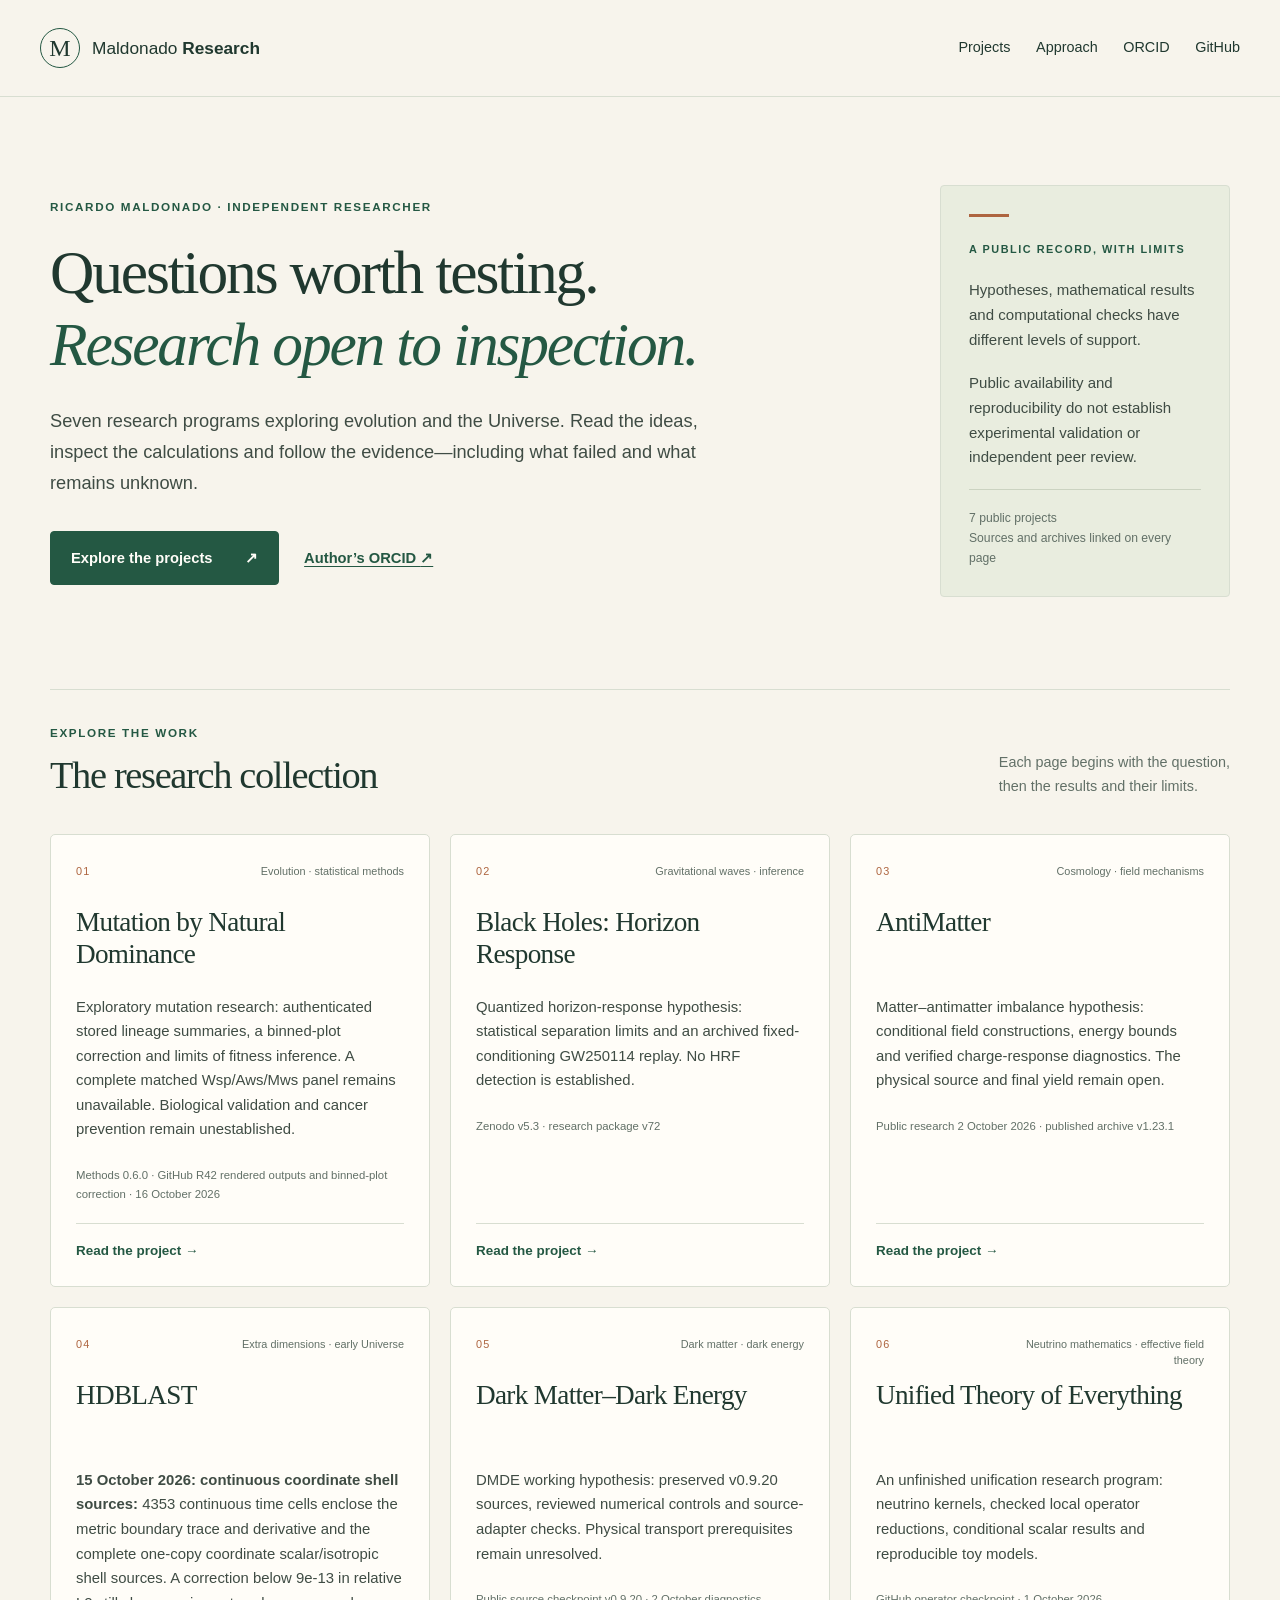
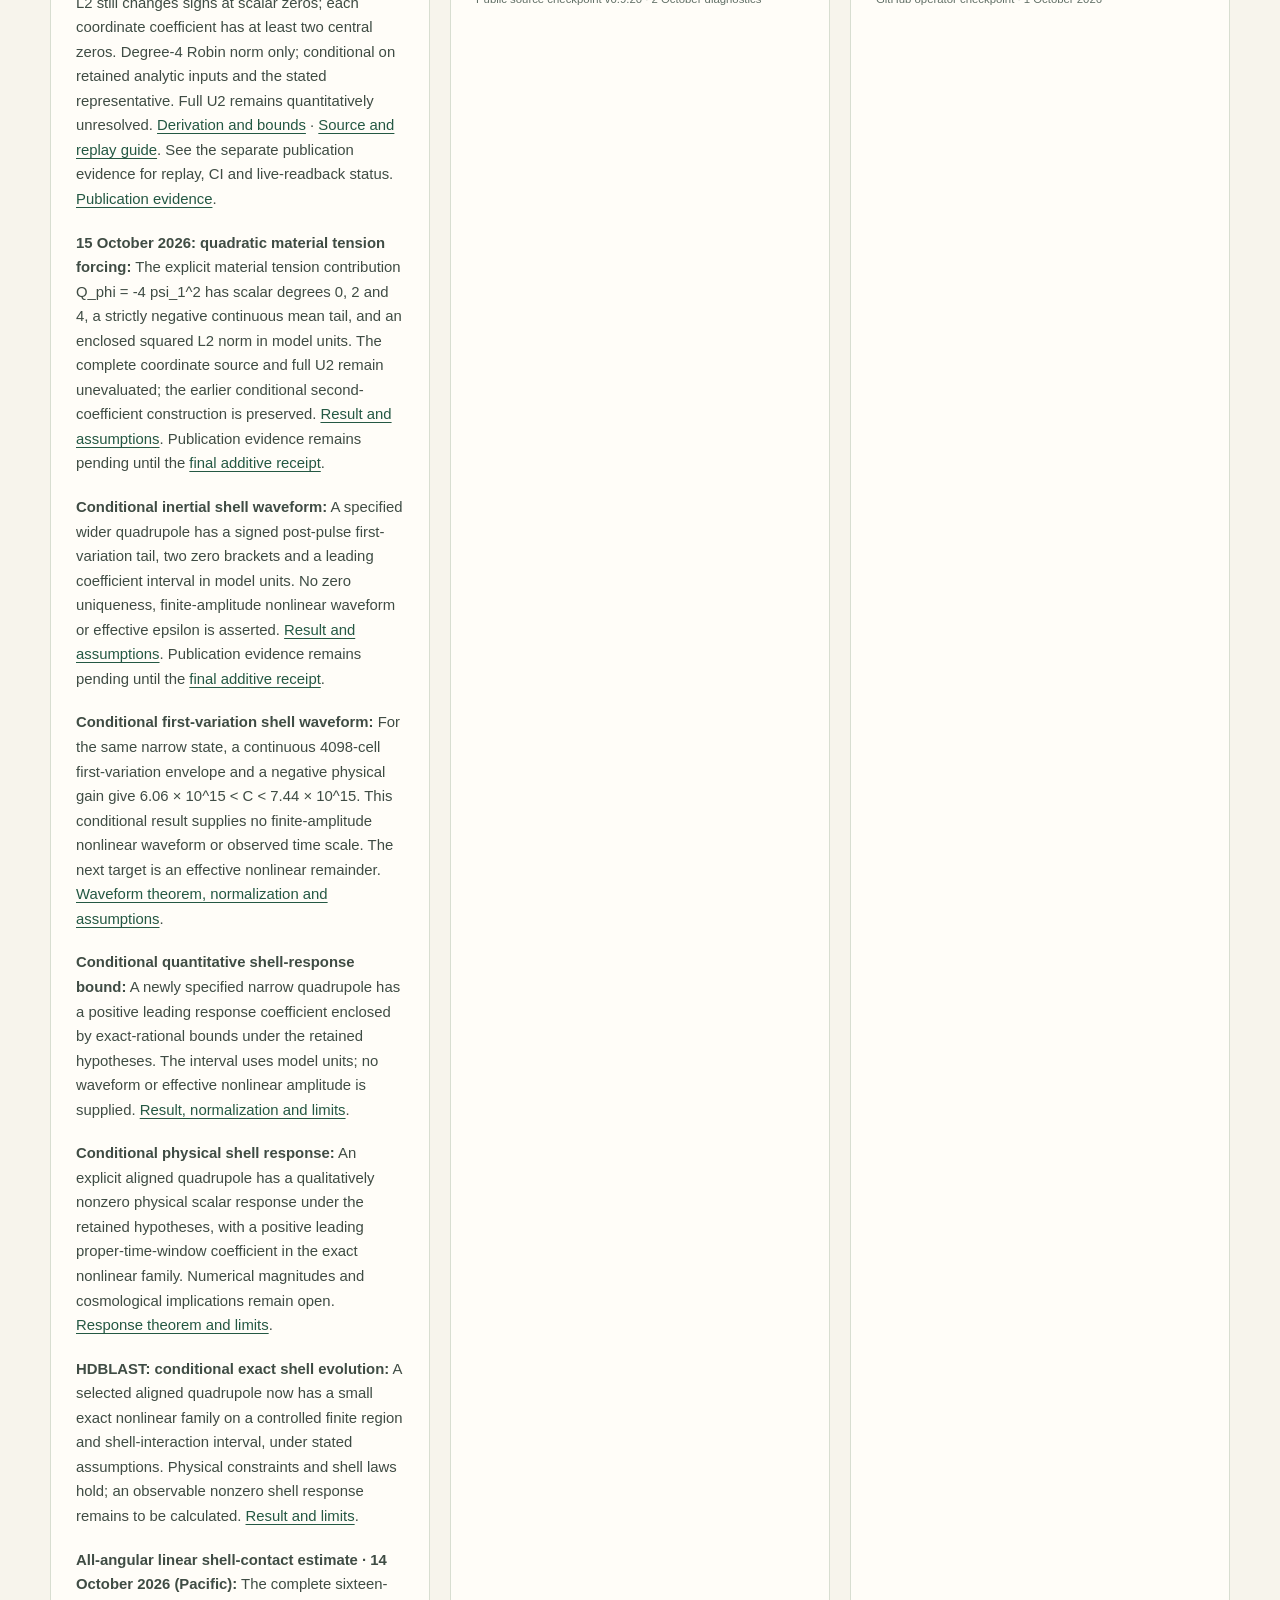
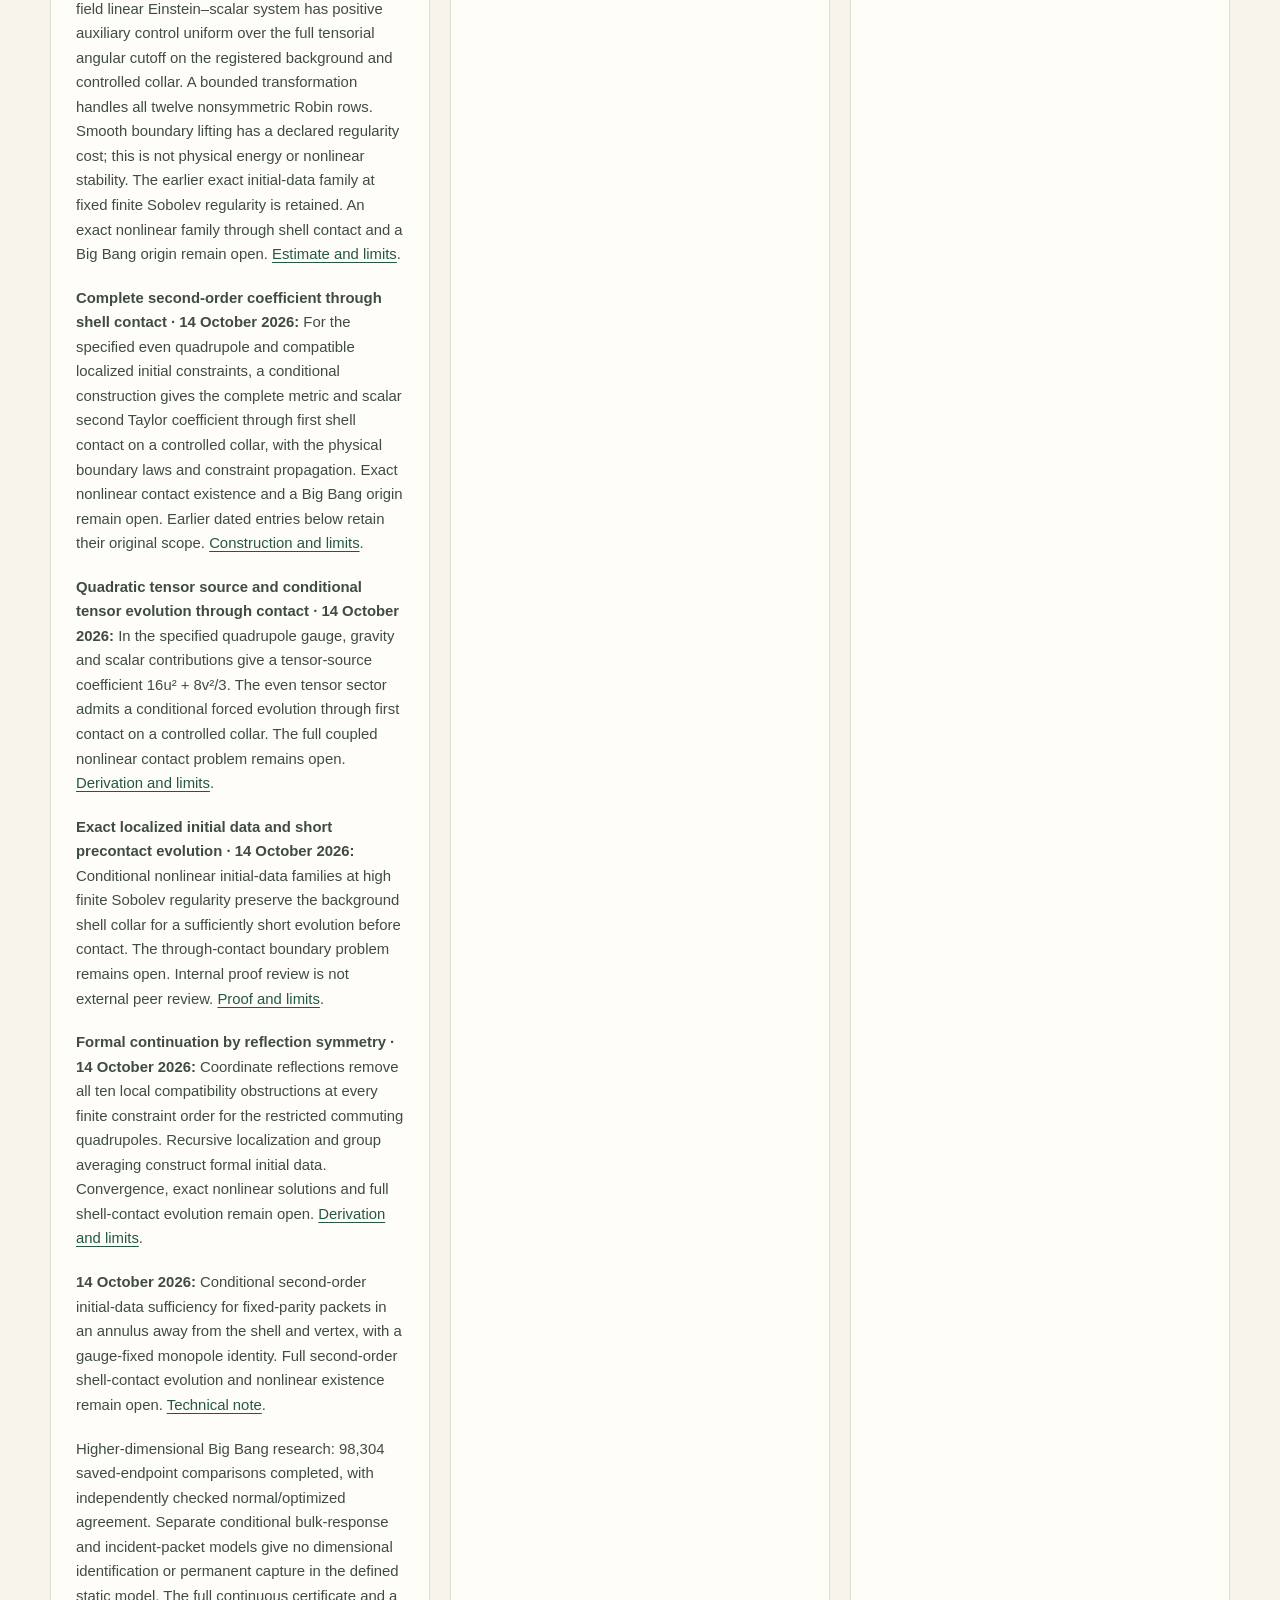
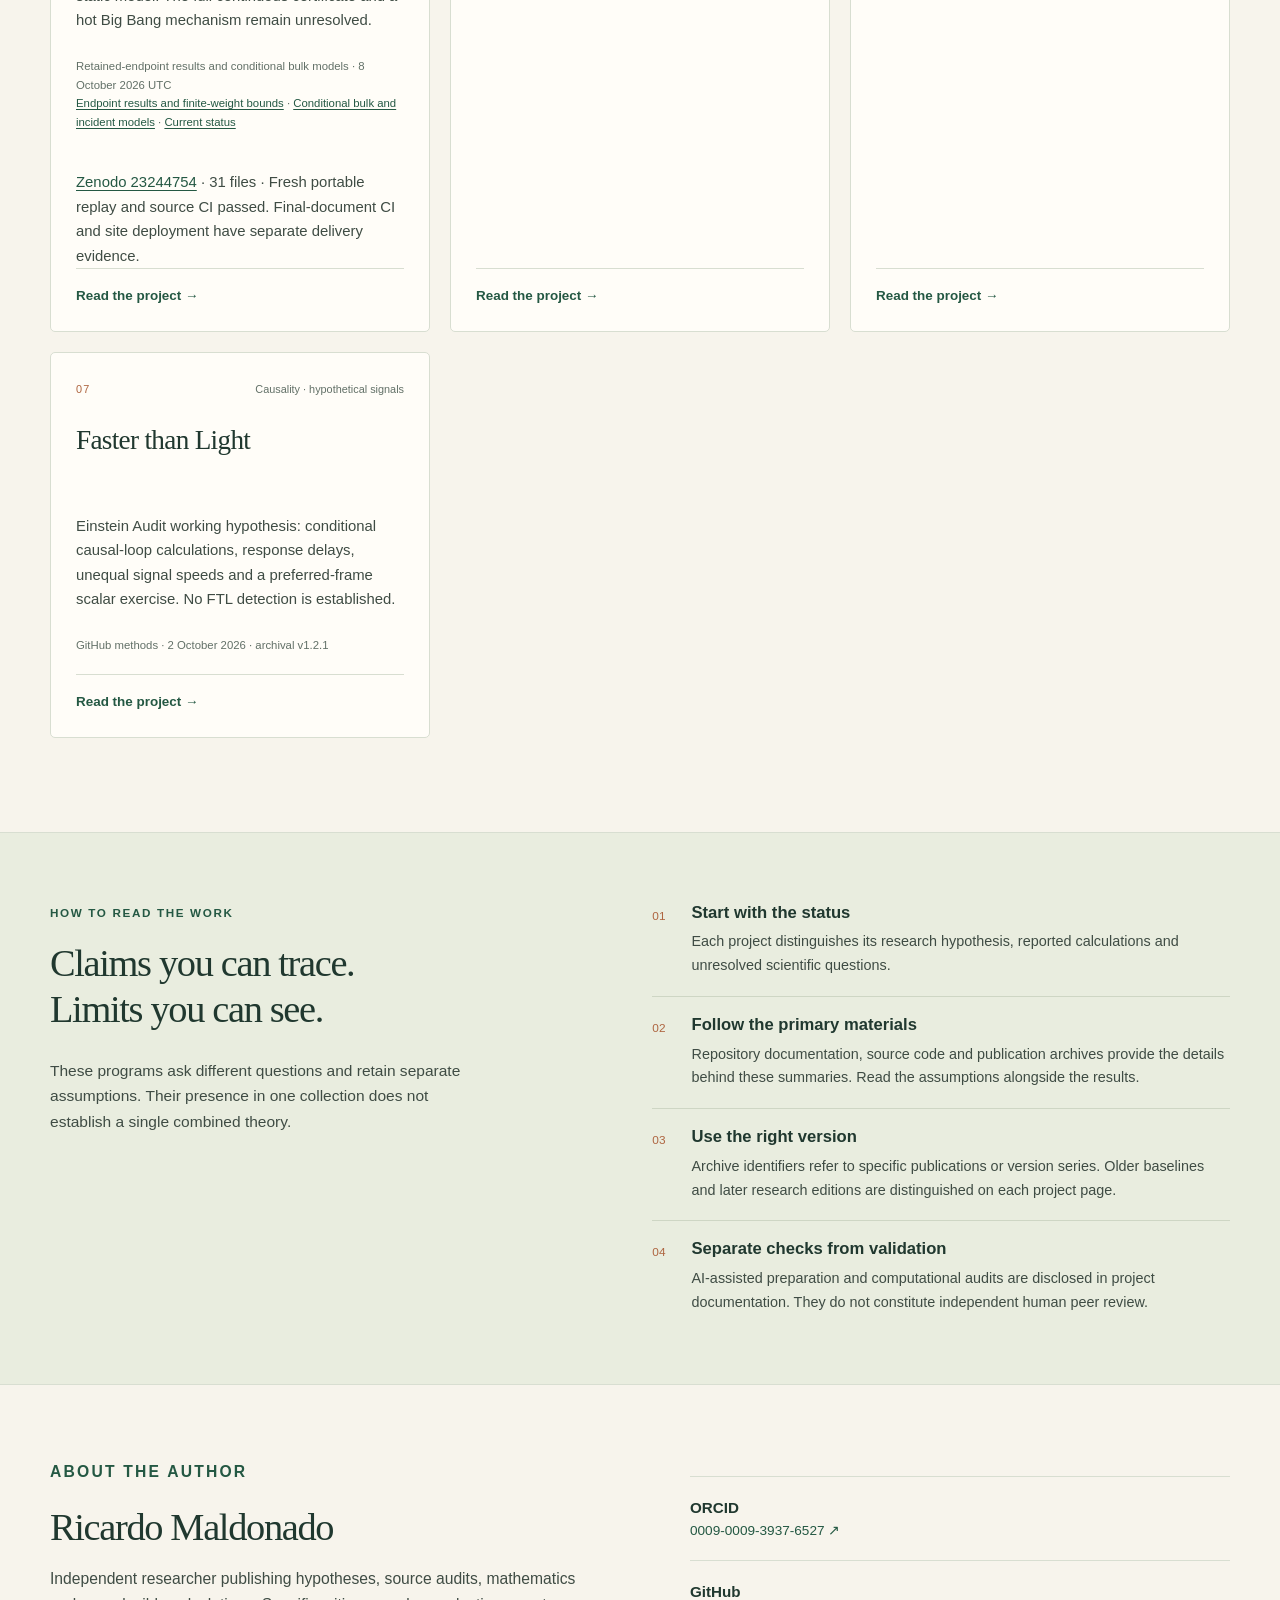
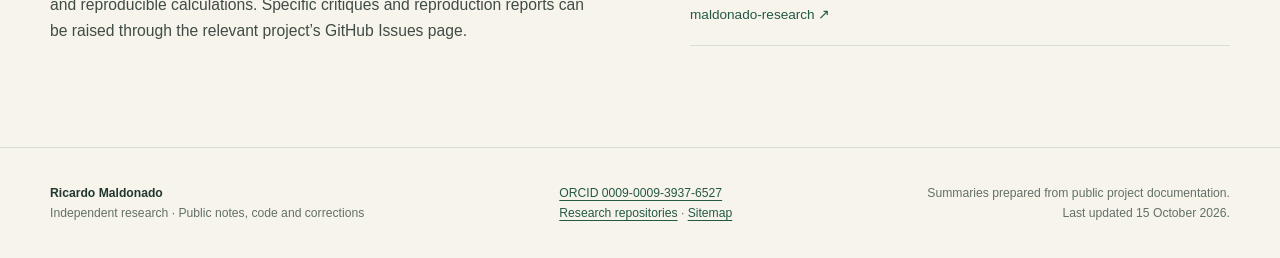
==== index.html @ 42924516 "Publish TMD rendered outputs and binned plot correction" ====
<!doctype html>
<html lang="en">
<head>
  <meta charset="utf-8">
  <meta name="viewport" content="width=device-width, initial-scale=1">
  <title>Maldonado Research | Ricardo Maldonado’s public research</title>
  <meta name="description" content="Explore Ricardo Maldonado’s seven public research projects: evolutionary tests, black holes, antimatter, extra dimensions, dark matter–dark energy, unification and faster-than-light hypotheses.">
  <meta name="google-site-verification" content="Z1uuOtt-ur1MSHkjSs7VcJRRJ4k_HXkCF1YiS1si_M4">
  <meta name="author" content="Ricardo Maldonado">
  <meta name="robots" content="index, follow">
  <meta name="theme-color" content="#f7f4ec">
  <link rel="canonical" href="https://maldonado-research.github.io/">
  <meta property="og:type" content="website">
  <meta property="og:site_name" content="Maldonado Research">
  <meta property="og:title" content="Maldonado Research | Ricardo Maldonado’s public research">
  <meta property="og:description" content="Explore Ricardo Maldonado’s seven public research projects: evolutionary tests, black holes, antimatter, extra dimensions, dark matter–dark energy, unification and faster-than-light hypotheses.">
  <meta property="og:url" content="https://maldonado-research.github.io/">
  <meta property="og:locale" content="en_US">
  <meta name="twitter:card" content="summary">
  <meta name="twitter:title" content="Maldonado Research | Ricardo Maldonado’s public research">
  <meta name="twitter:description" content="Explore Ricardo Maldonado’s seven public research projects: evolutionary tests, black holes, antimatter, extra dimensions, dark matter–dark energy, unification and faster-than-light hypotheses.">
  <link rel="stylesheet" href="./styles.css">
  <script type="application/ld+json">{"@context": "https://schema.org", "@graph": [{"@type": "Person", "@id": "https://maldonado-research.github.io/#author", "name": "Ricardo Maldonado", "identifier": "https://orcid.org/0009-0009-3937-6527", "sameAs": ["https://orcid.org/0009-0009-3937-6527", "https://github.com/maldonado-research/"]}, {"@type": "WebSite", "@id": "https://maldonado-research.github.io/#website", "url": "https://maldonado-research.github.io/", "name": "Maldonado Research", "inLanguage": "en", "creator": {"@id": "https://maldonado-research.github.io/#author"}}, {"@type": "CollectionPage", "@id": "https://maldonado-research.github.io/#collection", "url": "https://maldonado-research.github.io/", "name": "Maldonado Research — public research projects", "description": "Seven public research programs with readable summaries, source code, archives, assumptions and limitations.", "isPartOf": {"@id": "https://maldonado-research.github.io/#website"}, "about": {"@id": "https://maldonado-research.github.io/#author"}, "hasPart": [{"@type": "CreativeWork", "@id": "https://maldonado-research.github.io/projects/tmd/#research", "name": "Mutation by Natural Dominance", "url": "https://maldonado-research.github.io/projects/tmd/", "description": "Exploratory mutation research: authenticated stored lineage summaries, a binned-plot correction and limits of fitness inference. A complete matched Wsp/Aws/Mws panel remains unavailable. Biological validation and cancer prevention remain unestablished.", "version": "Methods 0.6.0; GitHub R42 rendered outputs and binned-plot correction 16 October 2026", "dateModified": "2026-10-16", "isBasedOn": "https://github.com/maldonado-research/TMD/blob/4fd168b69ad73b7af2ff9a55ff3a114b7b972239/research/CONTINUATION_HANDOFF_2026-10-16_R42.md", "subjectOf": [{"@type": "CreativeWork", "url": "https://github.com/maldonado-research/TMD/blob/4fd168b69ad73b7af2ff9a55ff3a114b7b972239/research/CONTINUATION_HANDOFF_2026-10-16_R42.md", "name": "R42 rendered outputs and binned-plot correction"}, {"@type": "CreativeWork", "url": "https://github.com/maldonado-research/TMD/blob/4fd168b69ad73b7af2ff9a55ff3a114b7b972239/research/rendered_notebook_audit/REPORT.md", "name": "Authenticated stored summary and binned Figure 7 recipe"}, {"@type": "CreativeWork", "url": "https://github.com/maldonado-research/TMD/blob/4fd168b69ad73b7af2ff9a55ff3a114b7b972239/research/rendered_notebook_audit/AUDIT.json", "name": "Stored row definitions, source anchors and execution limits"}, {"@type": "CreativeWork", "url": "https://github.com/maldonado-research/TMD/blob/4fd168b69ad73b7af2ff9a55ff3a114b7b972239/research/rendered_notebook_audit/WATCH.md", "name": "Separate 2026 BASIL fitness-inference and mutation-birth assessment"}, {"@type": "CreativeWork", "url": "https://github.com/maldonado-research/TMD/blob/a5af5789c4eda02d046009d1e87233d20b0787cf/research/CONTINUATION_HANDOFF_2026-10-15_R41.md", "name": "R41 conditional clone bounds and recent source assessment"}, {"@type": "CreativeWork", "url": "https://github.com/maldonado-research/TMD/blob/a5af5789c4eda02d046009d1e87233d20b0787cf/research/clone_weight_sensitivity/REPORT.md", "name": "Conditional sensitivity to repeated clone means"}, {"@type": "CreativeWork", "url": "https://github.com/maldonado-research/TMD/blob/a5af5789c4eda02d046009d1e87233d20b0787cf/research/clone_weight_sensitivity/BOUNDS_CONTRACT.json", "name": "Conditional bound assumptions, exact formulas and source anchors"}, {"@type": "CreativeWork", "url": "https://github.com/maldonado-research/TMD/blob/a5af5789c4eda02d046009d1e87233d20b0787cf/research/clone_weight_sensitivity/WATCH.md", "name": "Separate April 2026 yeast growth–mutation source assessment"}, {"@type": "CreativeWork", "url": "https://github.com/maldonado-research/TMD/blob/fa980e3110b76951f22238eb6ef22d62a2b2fccb/research/CONTINUATION_HANDOFF_2026-10-15_R40.md", "name": "R40 fitness pipeline and source-record audit"}, {"@type": "CreativeWork", "url": "https://github.com/maldonado-research/TMD/blob/edb338d103d0980da6e04a22a8bba3895dbfa908/research/CONTINUATION_HANDOFF_2026-10-15_R39.md", "name": "R39 fitness validation and mutation-rate inference assessment"}, {"@type": "CreativeWork", "url": "https://github.com/maldonado-research/TMD/blob/7c982e17c2f5915c730e26f2da3b42065cb02ca9/research/CONTINUATION_HANDOFF_2026-10-15_R38.md", "name": "R38 reporter validation and mutation-origin admission assessment"}, {"@type": "CreativeWork", "url": "https://github.com/maldonado-research/TMD/blob/36fe856473bf72ec77f0a100ddb02bbdce6ccf53/research/CONTINUATION_HANDOFF_2026-10-14_R36.md", "name": "Earlier R36 source-processing and native cell-state assessment"}, {"@type": "CreativeWork", "url": "https://github.com/maldonado-research/TMD/blob/36fe856473bf72ec77f0a100ddb02bbdce6ccf53/research/CONTINUATION_HANDOFF_2026-10-14_R36.md", "name": "R36 processing and native cell-state source assessment"}, {"@type": "CreativeWork", "url": "https://github.com/maldonado-research/TMD/blob/d89f49ec017905c46e0f62d0a3aaadfb3c58981c/research/calibration_sample_provenance/REPORT.md", "name": "Earlier R35 official sample-provenance assessment"}, {"@type": "CreativeWork", "url": "https://github.com/maldonado-research/TMD/blob/d89f49ec017905c46e0f62d0a3aaadfb3c58981c/research/calibration_sample_provenance/REPORT.md", "name": "R35 official run and sample provenance assessment"}, {"@type": "CreativeWork", "url": "https://github.com/maldonado-research/TMD/blob/513e75a207286edd139f0341f975b3100c7470fa/research/calibration_source_replay/REPORT.md", "name": "Earlier R34 processed-source calibration replay"}, {"@type": "CreativeWork", "url": "https://github.com/maldonado-research/TMD/blob/513e75a207286edd139f0341f975b3100c7470fa/research/calibration_source_replay/REPORT.md", "name": "R34 authenticated processed-source calibration replay"}, {"@type": "CreativeWork", "url": "https://github.com/maldonado-research/TMD/blob/900eae53c72de8da6d8892bf224fd1dafeb379a4/research/calibration_resource/REPORT.md", "name": "Earlier R33 implemented DNA-calibration resource assessment"}, {"@type": "CreativeWork", "url": "https://github.com/maldonado-research/TMD/blob/900eae53c72de8da6d8892bf224fd1dafeb379a4/research/calibration_resource/REPORT.md", "name": "R33 implemented DNA-standard calibration resources and entry stages"}, {"@type": "CreativeWork", "url": "https://github.com/maldonado-research/TMD/blob/ece37805c75b533eb85d2f754d4bf049e2ac75c7/research/barcoded_assay_methods/REPORT.md", "name": "Earlier R32 calibration and mechanism-identifiability assessment"}, {"@type": "CreativeWork", "url": "https://github.com/maldonado-research/TMD/blob/ece37805c75b533eb85d2f754d4bf049e2ac75c7/research/barcoded_assay_methods/REPORT.md", "name": "R32 HiDenSeq calibration and mechanism-identifiability assessment"}, {"@type": "CreativeWork", "url": "https://github.com/maldonado-research/TMD/blob/53332655243d24feab79eb127964f3317ea048d4/research/reporting_record_assessment/REPORT.md", "name": "Earlier R31 source reporting and applicability assessment"}, {"@type": "CreativeWork", "url": "https://github.com/maldonado-research/TMD/blob/53332655243d24feab79eb127964f3317ea048d4/research/reporting_record_assessment/REPORT.md", "name": "R31 reporting-form and author-response applicability assessment"}, {"@type": "CreativeWork", "url": "https://github.com/maldonado-research/TMD/blob/53332655243d24feab79eb127964f3317ea048d4/research/barcoded_assay_lead/REPORT.md", "name": "R31 recent HiDenSeq method lead — native transport unadmitted"}, {"@type": "CreativeWork", "url": "https://github.com/maldonado-research/TMD/blob/e361888e6f7691d1b35726347c4e8855e11c5003/research/stock_context_assessment/REPORT.md", "name": "Earlier R30 primary stock-context assessment"}, {"@type": "CreativeWork", "url": "https://github.com/maldonado-research/TMD/blob/e361888e6f7691d1b35726347c4e8855e11c5003/research/stock_context_assessment/REPORT.md", "name": "R30 primary stock-context assessment"}, {"@type": "CreativeWork", "url": "https://github.com/maldonado-research/TMD/blob/e361888e6f7691d1b35726347c4e8855e11c5003/research/calculation_record_assessment/REPORT.md", "name": "R30 source-calculation records and conditional weights-only constraint"}, {"@type": "CreativeWork", "url": "https://github.com/maldonado-research/TMD/blob/043ea8c46d7d0df2eca93cfc0dfdeed23d134a8d/research/source_join_resolution/REPORT.md", "name": "Earlier R29 reference-coordinate and source-join assessment"}, {"@type": "CreativeWork", "url": "https://github.com/maldonado-research/TMD/blob/043ea8c46d7d0df2eca93cfc0dfdeed23d134a8d/research/source_join_resolution/REPORT.md", "name": "R29 reference-coordinate and source-join assessment"}, {"@type": "CreativeWork", "url": "https://github.com/maldonado-research/TMD/blob/043ea8c46d7d0df2eca93cfc0dfdeed23d134a8d/research/summary_reconciliation/REPORT.md", "name": "R29 conditional fitness-summary reconciliation — intended aggregation unresolved"}, {"@type": "CreativeWork", "url": "https://github.com/maldonado-research/TMD/blob/570a46fd59a4dbe8d9e5104219e32f8ddf09df7f/research/matched_source_feasibility/REPORT.md", "name": "Earlier R28 source and feasibility checkpoint"}, {"@type": "CreativeWork", "url": "https://github.com/maldonado-research/TMD/blob/570a46fd59a4dbe8d9e5104219e32f8ddf09df7f/research/matched_source_feasibility/REPORT.md", "name": "R28 historical source, molecular classifier and exact-workbook assessment"}, {"@type": "CreativeWork", "url": "https://github.com/maldonado-research/TMD/blob/570a46fd59a4dbe8d9e5104219e32f8ddf09df7f/research/qualified_review_packet/REPORT.md", "name": "R28 practical qualified-review preparation — actual inputs unresolved"}, {"@type": "CreativeWork", "url": "https://github.com/maldonado-research/TMD/blob/9a325d9075a08686d61b5d2c35abd74656fb9ec8/research/strain_unit_map/REPORT.md", "name": "R27 strain and experimental-unit map — complete matched panel unavailable"}, {"@type": "CreativeWork", "url": "https://github.com/maldonado-research/TMD/blob/9a325d9075a08686d61b5d2c35abd74656fb9ec8/research/establishment_controls/REPORT.md", "name": "R27 phase-specific measurement and ecological control requirements"}, {"@type": "CreativeWork", "url": "https://github.com/maldonado-research/TMD/blob/daa7dda8273003829e7adcd7a464e1baad202307/research/benchmark_decision/README.md", "name": "R26 replay cost and independent-truth decision — PTATO benchmarking parked"}, {"@type": "CreativeWork", "url": "https://github.com/maldonado-research/TMD/blob/daa7dda8273003829e7adcd7a464e1baad202307/research/bacterial_panel_leads/REPORT.md", "name": "R26 licensed bacterial resource and source arithmetic — no matched panel admitted"}, {"@type": "CreativeWork", "url": "https://github.com/maldonado-research/TMD/blob/8bd3fe66e49025aadf8d8a67c7de6b2fafc1a20e/research/processed_input_audit/README.md", "name": "R25 scoped catalogues and exact callability-summary arithmetic — no variant recovery replay"}, {"@type": "CreativeWork", "url": "https://github.com/maldonado-research/TMD/blob/8bd3fe66e49025aadf8d8a67c7de6b2fafc1a20e/research/genotype_denominators/README.md", "name": "R25 conditional denominator audit — constructed examples, actual study effects unknown"}, {"@type": "CreativeWork", "url": "https://github.com/maldonado-research/TMD/blob/8bf7ae05158623b3731e69502d4ad7d5f8da365d/research/processed_metadata/README.md", "name": "Authenticated PTATO metadata — no numerical variant or origin benchmark"}, {"@type": "CreativeWork", "url": "https://github.com/maldonado-research/TMD/blob/8bf7ae05158623b3731e69502d4ad7d5f8da365d/research/source_watch/2026-10-08/README.md", "name": "Unreviewed mutation-bias preprint assessment — establishment, fixation and incomplete multi-route forecast"}, {"@type": "CreativeWork", "url": "https://zenodo.org/records/23219776", "name": "Methods archive 0.6.0 — 1 October snapshot"}, {"@type": "CreativeWork", "url": "https://github.com/maldonado-research/TMD/blob/1f61b434162ef0ddad086479897ab046071d2c1a/research/artifact_admission/README.md", "name": "Earlier R23 PTATO artifact review"}, {"@type": "CreativeWork", "url": "https://github.com/maldonado-research/TMD/blob/8bf7ae05158623b3731e69502d4ad7d5f8da365d/research/processed_metadata/README.md", "name": "Earlier R24 primary metadata checkpoint"}, {"@type": "CreativeWork", "url": "https://github.com/maldonado-research/TMD/blob/8bd3fe66e49025aadf8d8a67c7de6b2fafc1a20e/research/processed_input_audit/README.md", "name": "Earlier R25 scoped input checkpoint"}, {"@type": "CreativeWork", "url": "https://github.com/maldonado-research/TMD/blob/daa7dda8273003829e7adcd7a464e1baad202307/research/benchmark_decision/README.md", "name": "Earlier R26 replay and truth checkpoint"}, {"@type": "CreativeWork", "url": "https://github.com/maldonado-research/TMD/blob/9a325d9075a08686d61b5d2c35abd74656fb9ec8/research/strain_unit_map/REPORT.md", "name": "Earlier R27 strain and control checkpoint"}]}, {"@type": "CreativeWork", "@id": "https://maldonado-research.github.io/projects/black-holes-hrf/#research", "name": "Black Holes: Horizon Response", "url": "https://maldonado-research.github.io/projects/black-holes-hrf/"}, {"@type": "CreativeWork", "@id": "https://maldonado-research.github.io/projects/antimatter/#research", "name": "AntiMatter", "url": "https://maldonado-research.github.io/projects/antimatter/"}, {"@type": "CreativeWork", "@id": "https://maldonado-research.github.io/projects/hdblast/#research", "name": "HDBLAST", "url": "https://maldonado-research.github.io/projects/hdblast/", "description": "HDBLAST: a compact rotating quadrupole has a second-order obstruction to a parameter-C² exact Einstein–scalar shell family with full matching. Passing the symmetry tests does not prove nonlinear existence.", "version": "2026.10.13-shell-noether (GitHub checkpoint)", "dateModified": "2026-10-13", "isBasedOn": "https://github.com/maldonado-research/HDblast/tree/main/research/HDBLAST_SHELL_NOETHER_20261013", "subjectOf": [{"@type": "CreativeWork", "url": "https://github.com/maldonado-research/HDblast/blob/main/research/HDBLAST_SHELL_NOETHER_20261013/manuscript/SHELL_NOETHER.pdf", "name": "A rotational obstruction to nonlinear continuation of Einstein–scalar shell perturbations"}, {"@type": "CreativeWork", "url": "https://github.com/maldonado-research/HDblast/tree/main/research/HDBLAST_SHELL_NOETHER_20261013", "name": "GitHub-only shell Noether checkpoint, with no separate Zenodo edition"}, {"@type": "CreativeWork", "url": "https://github.com/maldonado-research/HDblast/blob/main/research/HDBLAST_SHELL_NOETHER_20261013/RESULTS.md", "name": "Exact-family obstruction, restricted commuting criterion, verification and limits"}, {"@type": "CreativeWork", "url": "https://github.com/maldonado-research/HDblast/blob/main/research/HDBLAST_REGULAR_SHELL_CONTACT_20261013/manuscript/SHELL_CONTACT.pdf", "name": "Smooth Einstein–scalar perturbations through timelike shell contact"}, {"@type": "CreativeWork", "url": "https://github.com/maldonado-research/HDblast/tree/main/research/HDBLAST_REGULAR_SHELL_CONTACT_20261013", "name": "GitHub-only shell-contact checkpoint, with no separate Zenodo edition"}, {"@type": "CreativeWork", "url": "https://github.com/maldonado-research/HDblast/blob/main/research/HDBLAST_REGULAR_SHELL_CONTACT_20261013/RESULTS.md", "name": "Finite-angular smooth family, complete junctions, conserved total pairing and limits"}, {"@type": "CreativeWork", "url": "https://doi.org/10.5281/zenodo.23335485", "name": "Latest archived spectral edition, 2026.10.13-regular-shell-spectra"}]}, {"@type": "CreativeWork", "@id": "https://maldonado-research.github.io/projects/dmde/#research", "name": "Dark Matter–Dark Energy", "url": "https://maldonado-research.github.io/projects/dmde/"}, {"@type": "CreativeWork", "@id": "https://maldonado-research.github.io/projects/unified-theory-of-everything/#research", "name": "Unified Theory of Everything", "url": "https://maldonado-research.github.io/projects/unified-theory-of-everything/", "version": "GitHub operator checkpoint · 1 October 2026", "dateModified": "2026-10-02"}, {"@type": "CreativeWork", "@id": "https://maldonado-research.github.io/projects/faster-than-light/#research", "name": "Faster than Light", "url": "https://maldonado-research.github.io/projects/faster-than-light/"}], "dateModified": "2026-10-08"}]}</script>
</head>
<body>
<a class="skip-link" href="#main">Skip to content</a>
<header class="site-header">
  <div class="header-inner">
    <a class="brand" href="./"><span class="brand-mark" aria-hidden="true">M</span><span>Maldonado <strong>Research</strong></span></a>
    <nav aria-label="Main navigation">
      <a href="./#projects">Projects</a>
      <a href="./#approach">Approach</a>
      <a href="https://orcid.org/0009-0009-3937-6527">ORCID</a>
      <a href="https://github.com/maldonado-research/">GitHub</a>
    </nav>
  </div>
</header><main id="main">
<section class="hero wrap" aria-labelledby="home-title">
  <div class="hero-copy"><p class="eyebrow">Ricardo Maldonado · Independent researcher</p>
    <h1 id="home-title">Questions worth testing.<br><em>Research open to inspection.</em></h1>
    <p class="hero-lede">Seven research programs exploring evolution and the Universe. Read the ideas, inspect the calculations and follow the evidence—including what failed and what remains unknown.</p>
    <div class="actions"><a class="button" href="#projects">Explore the projects <span aria-hidden="true">↗</span></a><a class="text-link" href="https://orcid.org/0009-0009-3937-6527">Author’s ORCID <span aria-hidden="true">↗</span></a></div>
  </div>
  <aside class="hero-note" aria-label="How to read this research"><span class="note-rule" aria-hidden="true"></span><p class="eyebrow">A public record, with limits</p><p>Hypotheses, mathematical results and computational checks have different levels of support.</p><p>Public availability and reproducibility do not establish experimental validation or independent peer review.</p><div class="note-meta">7 public projects<br>Sources and archives linked on every page</div></aside>
</section>
<section id="projects" class="project-section wrap" aria-labelledby="projects-title">
  <div class="section-heading"><div><p class="eyebrow">Explore the work</p><h2 id="projects-title">The research collection</h2></div><p>Each page begins with the question,<br>then the results and their limits.</p></div>
  <div class="project-grid"><article class="project-card"><div class="card-top"><span class="card-number">01</span><span class="card-field">Evolution · statistical methods</span></div><h3><a href="./projects/tmd/">Mutation by Natural Dominance</a></h3><p>Exploratory mutation research: authenticated stored lineage summaries, a binned-plot correction and limits of fitness inference. A complete matched Wsp/Aws/Mws panel remains unavailable. Biological validation and cancer prevention remain unestablished.</p><p class="card-version">Methods 0.6.0 · GitHub R42 rendered outputs and binned-plot correction · 16 October 2026</p><a href="./projects/tmd/" class="card-link">Read the project →</a></article><article class="project-card"><div class="card-top"><span class="card-number">02</span><span class="card-field">Gravitational waves · inference</span></div><h3><a href="./projects/black-holes-hrf/">Black Holes: Horizon Response</a></h3><p>Quantized horizon-response hypothesis: statistical separation limits and an archived fixed-conditioning GW250114 replay. No HRF detection is established.</p><p class="card-version">Zenodo v5.3 · research package v72</p><a href="./projects/black-holes-hrf/" class="card-link">Read the project →</a></article><article class="project-card"><div class="card-top"><span class="card-number">03</span><span class="card-field">Cosmology · field mechanisms</span></div><h3><a href="./projects/antimatter/">AntiMatter</a></h3><p>Matter–antimatter imbalance hypothesis: conditional field constructions, energy bounds and verified charge-response diagnostics. The physical source and final yield remain open.</p><p class="card-version">Public research 2 October 2026 · published archive v1.23.1</p><a href="./projects/antimatter/" class="card-link">Read the project →</a></article><article class="project-card"><div class="card-top"><span class="card-number">04</span><span class="card-field">Extra dimensions · early Universe</span></div><h3><a href="./projects/hdblast/">HDBLAST</a></h3><p data-hdb-coordinate-sources="coordinate-shell-sources-20261015"><strong>15 October 2026: continuous coordinate shell sources:</strong> 4353 continuous time cells enclose the metric boundary trace and derivative and the complete one-copy coordinate scalar/isotropic shell sources. A correction below 9e-13 in relative L2 still changes signs at scalar zeros; each coordinate coefficient has at least two central zeros. Degree-4 Robin norm only; conditional on retained analytic inputs and the stated representative. Full U2 remains quantitatively unresolved. <a href="https://github.com/maldonado-research/HDblast/blob/main/research/HDBLAST_COORDINATE_SHELL_SOURCES_20261015/COORDINATE_SHELL_SOURCES.md">Derivation and bounds</a> · <a href="https://github.com/maldonado-research/HDblast/blob/main/research/HDBLAST_COORDINATE_SHELL_SOURCES_20261015/README.md">Source and replay guide</a>. See the separate publication evidence for replay, CI and live-readback status. <a href="https://github.com/maldonado-research/HDblast/blob/main/hdblast/continuation/2026.10.15-coordinate-shell-sources/PUBLICATION_RECEIPT.json">Publication evidence</a>.</p><p data-hdb-quadratic-forcing="quadratic-shell-forcing-20261015"><strong>15 October 2026: quadratic material tension forcing:</strong> The explicit material tension contribution Q_phi = -4 psi_1^2 has scalar degrees 0, 2 and 4, a strictly negative continuous mean tail, and an enclosed squared L2 norm in model units. The complete coordinate source and full U2 remain unevaluated; the earlier conditional second-coefficient construction is preserved. <a href="https://github.com/maldonado-research/HDblast/blob/main/research/HDBLAST_QUADRATIC_SHELL_FORCING_20261015/QUADRATIC_MATERIAL_TENSION_FORCING.md">Result and assumptions</a>. Publication evidence remains pending until the <a href="https://github.com/maldonado-research/HDblast/blob/main/hdblast/continuation/2026.10.15-quadratic-shell-forcing/PUBLICATION_RECEIPT.json">final additive receipt</a>.</p><p data-hdb-inertial-waveform="inertial-shell-waveform-20261015"><strong>Conditional inertial shell waveform:</strong> A specified wider quadrupole has a signed post-pulse first-variation tail, two zero brackets and a leading coefficient interval in model units. No zero uniqueness, finite-amplitude nonlinear waveform or effective epsilon is asserted. <a href="https://github.com/maldonado-research/HDblast/blob/main/research/HDBLAST_INERTIAL_SHELL_WAVEFORM_20261015/INERTIAL_SHELL_WAVEFORM.md">Result and assumptions</a>. Publication evidence remains pending until the <a href="https://github.com/maldonado-research/HDblast/blob/main/hdblast/continuation/2026.10.15-inertial-shell-waveform/PUBLICATION_RECEIPT.json">final additive receipt</a>.</p><p data-hdb-first-variation-waveform="uniform-first-variation-waveform-20261015"><strong>Conditional first-variation shell waveform:</strong> For the same narrow state, a continuous 4098-cell first-variation envelope and a negative physical gain give 6.06 × 10^15 &lt; C &lt; 7.44 × 10^15. This conditional result supplies no finite-amplitude nonlinear waveform or observed time scale. The next target is an effective nonlinear remainder. <a href="https://github.com/maldonado-research/HDblast/blob/main/research/HDBLAST_UNIFORM_FIRST_VARIATION_WAVEFORM_20261015/UNIFORM_FIRST_VARIATION_WAVEFORM.md">Waveform theorem, normalization and assumptions</a>.</p><p data-hdb-response-certificate="shell-response-error-certificate-20261015"><strong>Conditional quantitative shell-response bound:</strong> A newly specified narrow quadrupole has a positive leading response coefficient enclosed by exact-rational bounds under the retained hypotheses. The interval uses model units; no waveform or effective nonlinear amplitude is supplied. <a href="https://github.com/maldonado-research/HDblast/blob/main/research/HDBLAST_SHELL_RESPONSE_ERROR_CERTIFICATE_20261015/README.md">Result, normalization and limits</a>.</p><p data-hdb-shell-response="physical-shell-response-20261015"><strong>Conditional physical shell response:</strong> An explicit aligned quadrupole has a qualitatively nonzero physical scalar response under the retained hypotheses, with a positive leading proper-time-window coefficient in the exact nonlinear family. Numerical magnitudes and cosmological implications remain open. <a href="https://github.com/maldonado-research/HDblast/blob/main/research/HDBLAST_PHYSICAL_SHELL_RESPONSE_20261015/README.md">Response theorem and limits</a>.</p><p data-hdb-quasilinear="quasilinear-shell-evolution-20261015"><strong>HDBLAST: conditional exact shell evolution:</strong> A selected aligned quadrupole now has a small exact nonlinear family on a controlled finite region and shell-interaction interval, under stated assumptions. Physical constraints and shell laws hold; an observable nonzero shell response remains to be calculated. <a href="https://github.com/maldonado-research/HDblast/blob/main/research/HDBLAST_QUASILINEAR_SHELL_EVOLUTION_20261015/README.md">Result and limits</a>.</p><p data-hdb-angular-uniform="angular-uniform-contact-20261015"><strong>All-angular linear shell-contact estimate · 14 October 2026 (Pacific):</strong> The complete sixteen-field linear Einstein–scalar system has positive auxiliary control uniform over the full tensorial angular cutoff on the registered background and controlled collar. A bounded transformation handles all twelve nonsymmetric Robin rows. Smooth boundary lifting has a declared regularity cost; this is not physical energy or nonlinear stability. The earlier exact initial-data family at fixed finite Sobolev regularity is retained. An exact nonlinear family through shell contact and a Big Bang origin remain open. <a href="https://github.com/maldonado-research/HDblast/blob/main/research/HDBLAST_ANGULAR_UNIFORM_CONTACT_20261015/README.md">Estimate and limits</a>.</p><p data-hdb-full-contact="full-second-order-contact-20261014"><strong>Complete second-order coefficient through shell contact · 14 October 2026:</strong> For the specified even quadrupole and compatible localized initial constraints, a conditional construction gives the complete metric and scalar second Taylor coefficient through first shell contact on a controlled collar, with the physical boundary laws and constraint propagation. Exact nonlinear contact existence and a Big Bang origin remain open. Earlier dated entries below retain their original scope. <a href="https://github.com/maldonado-research/HDblast/blob/main/research/HDBLAST_FULL_SECOND_ORDER_CONTACT_20261014/README.md">Construction and limits</a>.</p><p data-hdb-tensor="quadratic-tensor-contact-20261014"><strong>Quadratic tensor source and conditional tensor evolution through contact · 14 October 2026:</strong> In the specified quadrupole gauge, gravity and scalar contributions give a tensor-source coefficient 16u² + 8v²/3. The even tensor sector admits a conditional forced evolution through first contact on a controlled collar. The full coupled nonlinear contact problem remains open. <a href="https://github.com/maldonado-research/HDblast/blob/main/research/HDBLAST_QUADRATIC_TENSOR_CONTACT_20261014/README.md">Derivation and limits</a>.</p><p data-hdb-exact="exact-localized-precontact-20261014"><strong>Exact localized initial data and short precontact evolution · 14 October 2026:</strong> Conditional nonlinear initial-data families at high finite Sobolev regularity preserve the background shell collar for a sufficiently short evolution before contact. The through-contact boundary problem remains open. Internal proof review is not external peer review. <a href="https://github.com/maldonado-research/HDblast/blob/main/research/HDBLAST_EXACT_LOCALIZED_PRECONTACT_20261014/README.md">Proof and limits</a>.</p><p data-hdb-reflection="reflection-formal-initial-data-20261014"><strong>Formal continuation by reflection symmetry · 14 October 2026:</strong> Coordinate reflections remove all ten local compatibility obstructions at every finite constraint order for the restricted commuting quadrupoles. Recursive localization and group averaging construct formal initial data. Convergence, exact nonlinear solutions and full shell-contact evolution remain open. <a href="https://github.com/maldonado-research/HDblast/blob/main/research/HDBLAST_SECOND_ORDER_LOCALIZED_20261014/continuation/REFLECTION_FORMAL_INITIAL_DATA.md">Derivation and limits</a>.</p><p data-hdb-second-order="second-order-localized-20261014"><strong>14 October 2026:</strong> Conditional second-order initial-data sufficiency for fixed-parity packets in an annulus away from the shell and vertex, with a gauge-fixed monopole identity. Full second-order shell-contact evolution and nonlinear existence remain open. <a href="https://github.com/maldonado-research/HDblast/blob/main/research/HDBLAST_SECOND_ORDER_LOCALIZED_20261014/manuscript/SECOND_ORDER_LOCALIZED.md">Technical note</a>.</p><p>Higher-dimensional Big Bang research: 98,304 saved-endpoint comparisons completed, with independently checked normal/optimized agreement. Separate conditional bulk-response and incident-packet models give no dimensional identification or permanent capture in the defined static model. The full continuous certificate and a hot Big Bang mechanism remain unresolved.</p><p class="card-version">Retained-endpoint results and conditional bulk models · 8 October 2026 UTC<br><a href="https://github.com/maldonado-research/HDblast/blob/main/research/HDBLAST_CHECKPOINT_20261008_RETAINED_ENDPOINT_FLOW/RESULTS.md">Endpoint results and finite-weight bounds</a> · <a href="https://github.com/maldonado-research/HDblast/blob/main/research/HDBLAST_CHECKPOINT_20261008_CAUSAL_BULK_RESPONSE/README.md">Conditional bulk and incident models</a> · <a href="https://github.com/maldonado-research/HDblast/blob/main/hdblast/CURRENT_STATUS.md">Current status</a></p><p data-hdb-endpoint-edition="verified"><a href="https://doi.org/10.5281/zenodo.23244754">Zenodo 23244754</a> · 31 files · Fresh portable replay and source CI passed. Final-document CI and site deployment have separate delivery evidence.</p><a href="./projects/hdblast/" class="card-link">Read the project →</a></article><article class="project-card"><div class="card-top"><span class="card-number">05</span><span class="card-field">Dark matter · dark energy</span></div><h3><a href="./projects/dmde/">Dark Matter–Dark Energy</a></h3><p>DMDE working hypothesis: preserved v0.9.20 sources, reviewed numerical controls and source-adapter checks. Physical transport prerequisites remain unresolved.</p><p class="card-version">Public source checkpoint v0.9.20 · 2 October diagnostics</p><a href="./projects/dmde/" class="card-link">Read the project →</a></article><article class="project-card"><div class="card-top"><span class="card-number">06</span><span class="card-field">Neutrino mathematics · effective field theory</span></div><h3><a href="./projects/unified-theory-of-everything/">Unified Theory of Everything</a></h3><p>An unfinished unification research program: neutrino kernels, checked local operator reductions, conditional scalar results and reproducible toy models.</p><p class="card-version">GitHub operator checkpoint · 1 October 2026</p><a href="./projects/unified-theory-of-everything/" class="card-link">Read the project →</a></article><article class="project-card"><div class="card-top"><span class="card-number">07</span><span class="card-field">Causality · hypothetical signals</span></div><h3><a href="./projects/faster-than-light/">Faster than Light</a></h3><p>Einstein Audit working hypothesis: conditional causal-loop calculations, response delays, unequal signal speeds and a preferred-frame scalar exercise. No FTL detection is established.</p><p class="card-version">GitHub methods · 2 October 2026 · archival v1.2.1</p><a href="./projects/faster-than-light/" class="card-link">Read the project →</a></article></div></section>
<section id="approach" class="approach-section" aria-labelledby="approach-title"><div class="wrap approach-grid"><div><p class="eyebrow">How to read the work</p><h2 id="approach-title">Claims you can trace.<br>Limits you can see.</h2><p>These programs ask different questions and retain separate assumptions. Their presence in one collection does not establish a single combined theory.</p></div><div class="principles"><article><span>01</span><div><h3>Start with the status</h3><p>Each project distinguishes its research hypothesis, reported calculations and unresolved scientific questions.</p></div></article><article><span>02</span><div><h3>Follow the primary materials</h3><p>Repository documentation, source code and publication archives provide the details behind these summaries. Read the assumptions alongside the results.</p></div></article><article><span>03</span><div><h3>Use the right version</h3><p>Archive identifiers refer to specific publications or version series. Older baselines and later research editions are distinguished on each project page.</p></div></article><article><span>04</span><div><h3>Separate checks from validation</h3><p>AI-assisted preparation and computational audits are disclosed in project documentation. They do not constitute independent human peer review.</p></div></article></div></div></section>
<section class="author-section wrap" aria-labelledby="author-title"><div><p class="eyebrow">About the author</p><h2 id="author-title">Ricardo Maldonado</h2><p>Independent researcher publishing hypotheses, source audits, mathematics and reproducible calculations. Specific critiques and reproduction reports can be raised through the relevant project’s GitHub Issues page.</p></div><div class="author-links"><a href="https://orcid.org/0009-0009-3937-6527">ORCID <span>0009-0009-3937-6527 ↗</span></a><a href="https://github.com/maldonado-research/">GitHub <span>maldonado-research ↗</span></a></div></section>
</main><footer class="site-footer"><div class="footer-inner"><p><strong>Ricardo Maldonado</strong><br>Independent research · Public notes, code and corrections</p><p><a href="https://orcid.org/0009-0009-3937-6527">ORCID 0009-0009-3937-6527</a><br><a href="https://github.com/maldonado-research/">Research repositories</a> · <a href="./sitemap.xml">Sitemap</a></p><p class="footer-note">Summaries prepared from public project documentation.<br>Last updated 15 October 2026.</p></div></footer>
</body>
</html>
---- styles.css ----
:root {
  color-scheme: light;
  --paper: #f7f4ec;
  --white: #fffdf8;
  --ink: #20382f;
  --body: #3f4c44;
  --muted: #627067;
  --line: #d8ded1;
  --accent: #245843;
  --soft: #e9eddf;
  --warm: #ae6540;
}
* { box-sizing: border-box; }
html { scroll-behavior: smooth; scroll-padding-top: 2rem; }
body { margin: 0; background: var(--paper); color: var(--body); font-family: -apple-system, BlinkMacSystemFont, "Segoe UI", sans-serif; font-size: 17px; line-height: 1.65; }
a { color: var(--accent); text-underline-offset: .22em; text-decoration-thickness: 1px; }
a:hover { color: #173a2c; text-decoration-thickness: 2px; }
a:focus-visible { outline: 3px solid var(--warm); outline-offset: 5px; border-radius: 2px; }
h1, h2, h3 { color: var(--ink); font-weight: 500; line-height: 1.18; margin: 0; }
h1, h2 { font-family: Georgia, "Times New Roman", serif; letter-spacing: -.035em; }
h1 { font-size: clamp(2.7rem, 4.8vw, 4.3rem); }
h2 { font-size: clamp(2rem, 3vw, 2.7rem); }
h3 { font-size: 1.2rem; font-weight: 650; }
p { margin: 0 0 1.15rem; }
.wrap { width: min(1180px, calc(100% - 80px)); margin-inline: auto; }
.skip-link { position: absolute; top: -100px; left: 1rem; padding: .7rem 1rem; z-index: 5; background: var(--white); }
.skip-link:focus { top: 1rem; }
.site-header { border-bottom: 1px solid var(--line); }
.header-inner { width: min(1300px, calc(100% - 80px)); margin-inline: auto; min-height: 96px; display: flex; align-items: center; justify-content: space-between; gap: 2rem; }
.brand { display: inline-flex; align-items: center; gap: 12px; color: var(--ink); text-decoration: none; font-size: 1.08rem; }
.brand strong { font-weight: 650; }
.brand-mark { display: grid; place-items: center; width: 40px; height: 40px; border: 1px solid var(--accent); border-radius: 50%; font: 24px Georgia, serif; }
.site-header nav { display: flex; gap: 1.6rem; font-size: .9rem; }
.site-header nav a { color: var(--ink); text-decoration: none; }
.site-header nav a:hover { text-decoration: underline; }
.eyebrow { font-size: .73rem; letter-spacing: .14em; text-transform: uppercase; color: var(--accent); font-weight: 700; margin-bottom: 1.2rem; }
.hero { padding-block: 88px 92px; display: grid; grid-template-columns: minmax(0, 1fr) 290px; gap: 70px; align-items: center; }
.hero h1 em { font-weight: 400; color: var(--accent); }
.hero-lede { font-size: 1.14rem; max-width: 670px; line-height: 1.7; margin-top: 1.6rem; }
.actions { display: flex; align-items: center; flex-wrap: wrap; gap: 1.6rem; margin-top: 2rem; font-size: .92rem; }
.button { display: inline-flex; justify-content: space-between; gap: 2rem; background: var(--accent); color: var(--white); padding: .85rem 1.25rem; border: 1px solid var(--accent); border-radius: 4px; text-decoration: none; font-weight: 600; }
.button:hover { background: #193f2f; color: var(--white); }
.text-link { font-weight: 600; }
.hero-note { border: 1px solid var(--line); padding: 28px; background: var(--soft); border-radius: 4px; font-size: .94rem; line-height: 1.65; }
.hero-note .eyebrow { font-size: .68rem; }
.note-rule { display: block; width: 40px; height: 3px; background: var(--warm); margin-bottom: 24px; }
.note-meta { border-top: 1px solid #cbd3c1; padding-top: 18px; font-size: .76rem; color: var(--muted); }
.project-section { padding-bottom: 94px; }
.section-heading { border-top: 1px solid var(--line); padding-top: 33px; margin-bottom: 35px; display: flex; justify-content: space-between; align-items: flex-end; gap: 30px; }
.section-heading .eyebrow { margin-bottom: .7rem; }
.section-heading > p { font-size: .9rem; color: var(--muted); margin-bottom: 0; }
.project-grid { display: grid; grid-template-columns: repeat(3, minmax(0, 1fr)); gap: 20px; }
.project-card { padding: 28px 25px 24px; background: var(--white); border: 1px solid var(--line); border-radius: 5px; display: flex; flex-direction: column; transition: border-color .2s, box-shadow .2s; }
.project-card:hover { border-color: #9cac97; box-shadow: 0 5px 24px #20382f08; }
.card-top { display: flex; align-items: flex-start; justify-content: space-between; gap: 12px; min-height: 43px; font-size: .68rem; line-height: 1.5; }
.card-number { color: var(--warm); letter-spacing: .1em; }
.card-field { color: var(--muted); text-align: right; max-width: 190px; }
.project-card h3 { font-family: Georgia, serif; font-size: 1.7rem; letter-spacing: -.025em; font-weight: 400; min-height: 70px; }
.project-card h3 a { color: var(--ink); text-decoration: none; }
.project-card > p { font-size: .93rem; margin-top: 1.2rem; margin-bottom: 0; }
.project-card .card-version { color: var(--muted); font-size: .71rem; margin-top: 1.5rem; margin-bottom: 1.2rem; }
.card-link { padding-top: 16px; margin-top: auto; border-top: 1px solid var(--line); font-size: .84rem; font-weight: 650; text-decoration: none; }
.approach-section { background: var(--soft); border-top: 1px solid var(--line); border-bottom: 1px solid var(--line); padding-block: 70px; }
.approach-grid { display: grid; grid-template-columns: 1fr 1.15fr; gap: 100px; }
.approach-grid > div:first-child > p:last-child { margin-top: 1.6rem; max-width: 420px; font-size: .97rem; }
.principles article { display: flex; gap: 26px; padding-block: 18px; border-bottom: 1px solid #ced6c4; }
.principles article:first-child { padding-top: 0; }
.principles article:last-child { border-bottom: 0; padding-bottom: 0; }
.principles article > span { color: var(--warm); font-size: .74rem; line-height: 1.65rem; }
.principles h3 { font-size: 1.04rem; margin-bottom: .5rem; }
.principles p { font-size: .9rem; margin-bottom: 0; }
.author-section { padding-block: 74px 85px; display: grid; grid-template-columns: 1fr 1fr; gap: 100px; align-items: center; }
.author-section h2 { margin-bottom: 1rem; }
.author-section p { font-size: .98rem; }
.author-links { border-top: 1px solid var(--line); }
.author-links a { display: block; border-bottom: 1px solid var(--line); padding-block: 18px; color: var(--ink); text-decoration: none; font-weight: 650; font-size: .95rem; }
.author-links a span { display: block; color: var(--accent); font-weight: 400; font-size: .85rem; }
.site-footer { border-top: 1px solid var(--line); }
.footer-inner { width: min(1180px, calc(100% - 80px)); margin-inline: auto; padding-block: 35px; display: flex; justify-content: space-between; gap: 40px; font-size: .76rem; color: var(--muted); }
.footer-inner p { margin-bottom: 0; }
.footer-inner strong { color: var(--ink); font-weight: 650; }
.footer-note { text-align: right; }
.project-hero { padding-block: 34px 48px; }
.breadcrumb { display: flex; gap: 12px; flex-wrap: wrap; font-size: .8rem; color: var(--muted); margin-bottom: 45px; }
.project-hero h1 { max-width: 940px; }
.project-lede { font-size: 1.2rem; line-height: 1.75; max-width: 850px; margin-top: 1.6rem; }
.version-line { color: var(--muted); font-size: .84rem; margin-top: 1.5rem; }
.project-layout { display: grid; grid-template-columns: minmax(0, 800px) 230px; gap: 80px; align-items: start; padding-bottom: 75px; }
.project-body > section { margin-bottom: 45px; }
.project-body h2 { font-size: 2rem; margin-bottom: 1.3rem; }
.project-body p { font-size: 1rem; }
.status-panel { padding: 30px 32px; background: var(--soft); border: 1px solid var(--line); border-left: 4px solid var(--accent); border-radius: 3px; }
.status-panel .eyebrow { font-size: .7rem; margin-bottom: .8rem; }
.status-panel h2 { font-size: 1.7rem; margin-bottom: .9rem; }
.status-panel p:last-child { margin-bottom: 0; }
.finding { border-top: 1px solid var(--line); padding-block: 22px; }
.finding h3 { font-size: 1.08rem; margin-bottom: .7rem; }
.finding p { margin: 0; }
.source-list { list-style: none; padding: 0; margin: 1.5rem 0 0; }
.source-list li { display: flex; justify-content: space-between; gap: 20px; border-top: 1px solid var(--line); padding-block: 14px; font-size: .92rem; }
.source-list li:last-child { border-bottom: 1px solid var(--line); }
.source-list li > span { color: var(--muted); }
.archive-list { padding-left: 1.25rem; font-size: .92rem; }
.archive-list li { padding-block: .25rem; }
.project-body .source-note { padding-top: 25px; border-top: 1px solid var(--line); color: var(--muted); font-size: .8rem; }
.page-sidebar { position: sticky; top: 30px; padding-top: 10px; }
.page-sidebar .eyebrow { font-size: .66rem; margin-bottom: .8rem; }
.page-sidebar nav { display: flex; flex-direction: column; gap: 11px; font-size: .83rem; }
.page-sidebar nav a { text-decoration: none; }
.page-sidebar nav a:hover { text-decoration: underline; }
.sidebar-related { margin-top: 30px; border-top: 1px solid var(--line); padding-top: 24px; }
@media (max-width: 1050px) {
  .hero { gap: 40px; grid-template-columns: minmax(0, 1fr) 265px; }
  .project-grid { grid-template-columns: repeat(2, minmax(0, 1fr)); }
  .approach-grid, .author-section { gap: 50px; }
  .project-layout { gap: 40px; grid-template-columns: minmax(0, 1fr) 210px; }
}
@media (max-width: 760px) {
  body { font-size: 16px; }
  .wrap, .header-inner, .footer-inner { width: calc(100% - 40px); }
  .header-inner { padding-block: 20px; align-items: flex-start; flex-direction: column; gap: 16px; }
  .site-header nav { gap: 24px; font-size: .85rem; flex-wrap: wrap; }
  .hero { padding-block: 50px; grid-template-columns: 1fr; gap: 35px; }
  .hero-lede { font-size: 1.04rem; }
  .hero-note { max-width: none; }
  .section-heading { align-items: flex-start; flex-direction: column; gap: 18px; }
  .section-heading > p br { display: none; }
  .project-section { padding-bottom: 50px; }
  .project-grid { gap: 16px; }
  .project-card { padding: 24px 20px; }
  .project-card h3 { font-size: 1.5rem; }
  .approach-section { padding-block: 45px; }
  .approach-grid, .author-section { grid-template-columns: 1fr; gap: 25px; }
  .author-section { padding-block: 45px; }
  .footer-inner { flex-direction: column; gap: 20px; }
  .footer-note { text-align: left; }
  .project-hero { padding-bottom: 30px; }
  .project-lede { font-size: 1.08rem; }
  .breadcrumb { margin-bottom: 30px; }
  .project-layout { grid-template-columns: 1fr; gap: 25px; }
  .page-sidebar { position: static; border-top: 1px solid var(--line); padding-top: 25px; }
  .page-sidebar nav { flex-direction: row; flex-wrap: wrap; gap: 12px 24px; }
  .status-panel { padding: 25px; }
}
@media (max-width: 480px) {
  .project-grid { grid-template-columns: 1fr; }
  .project-card h3 { min-height: 0; }
  .actions { align-items: flex-start; flex-direction: column; gap: 18px; }
  h1 { font-size: 2.55rem; }
  .card-top { min-height: 37px; }
}
@media (prefers-reduced-motion: reduce) {
  html { scroll-behavior: auto; }
  .project-card { transition: none; }
}
@media print {
  body { background: white; color: black; }
  .site-header, .site-footer, .page-sidebar, .skip-link, .actions { display: none; }
  .wrap { width: 100%; }
  .project-layout, .hero, .approach-grid, .author-section { display: block; }
  .project-hero { padding-top: 0; }
  .project-card, .status-panel, .finding { break-inside: avoid; }
  a { color: black; }
}
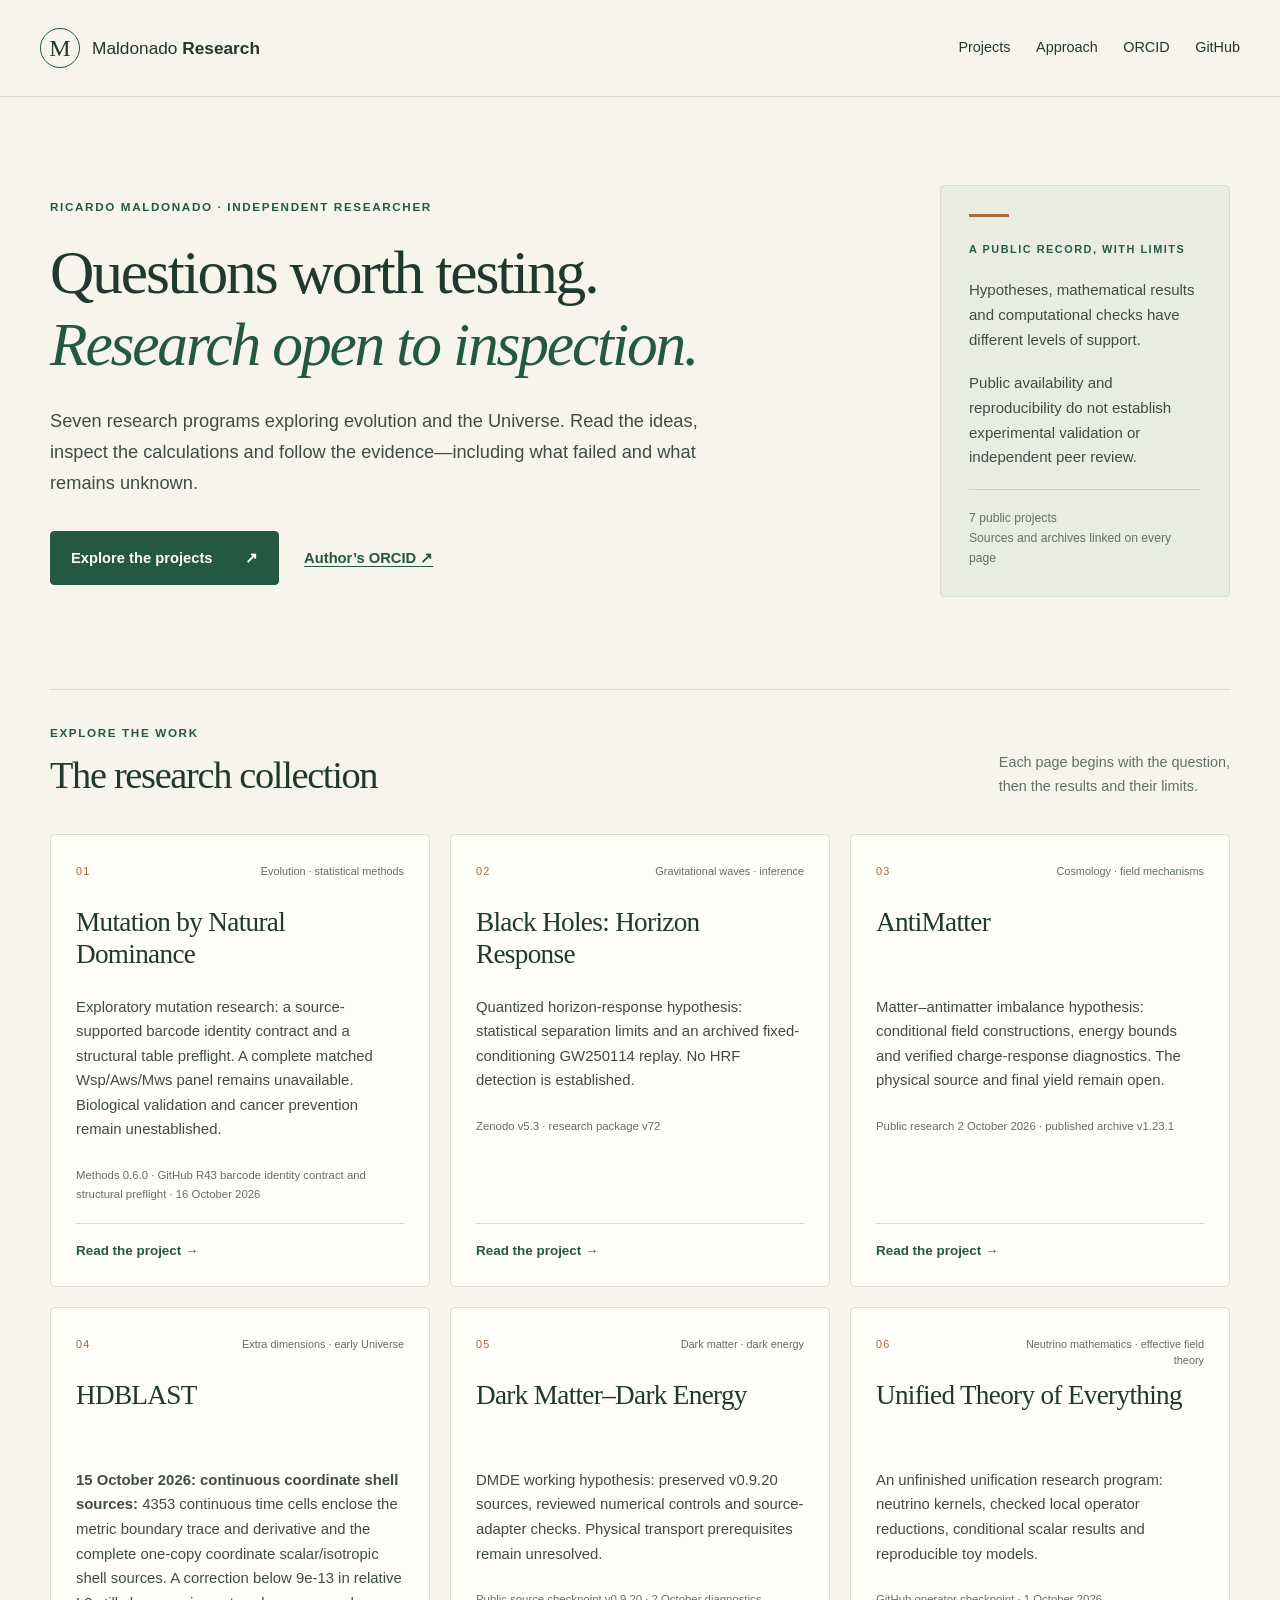
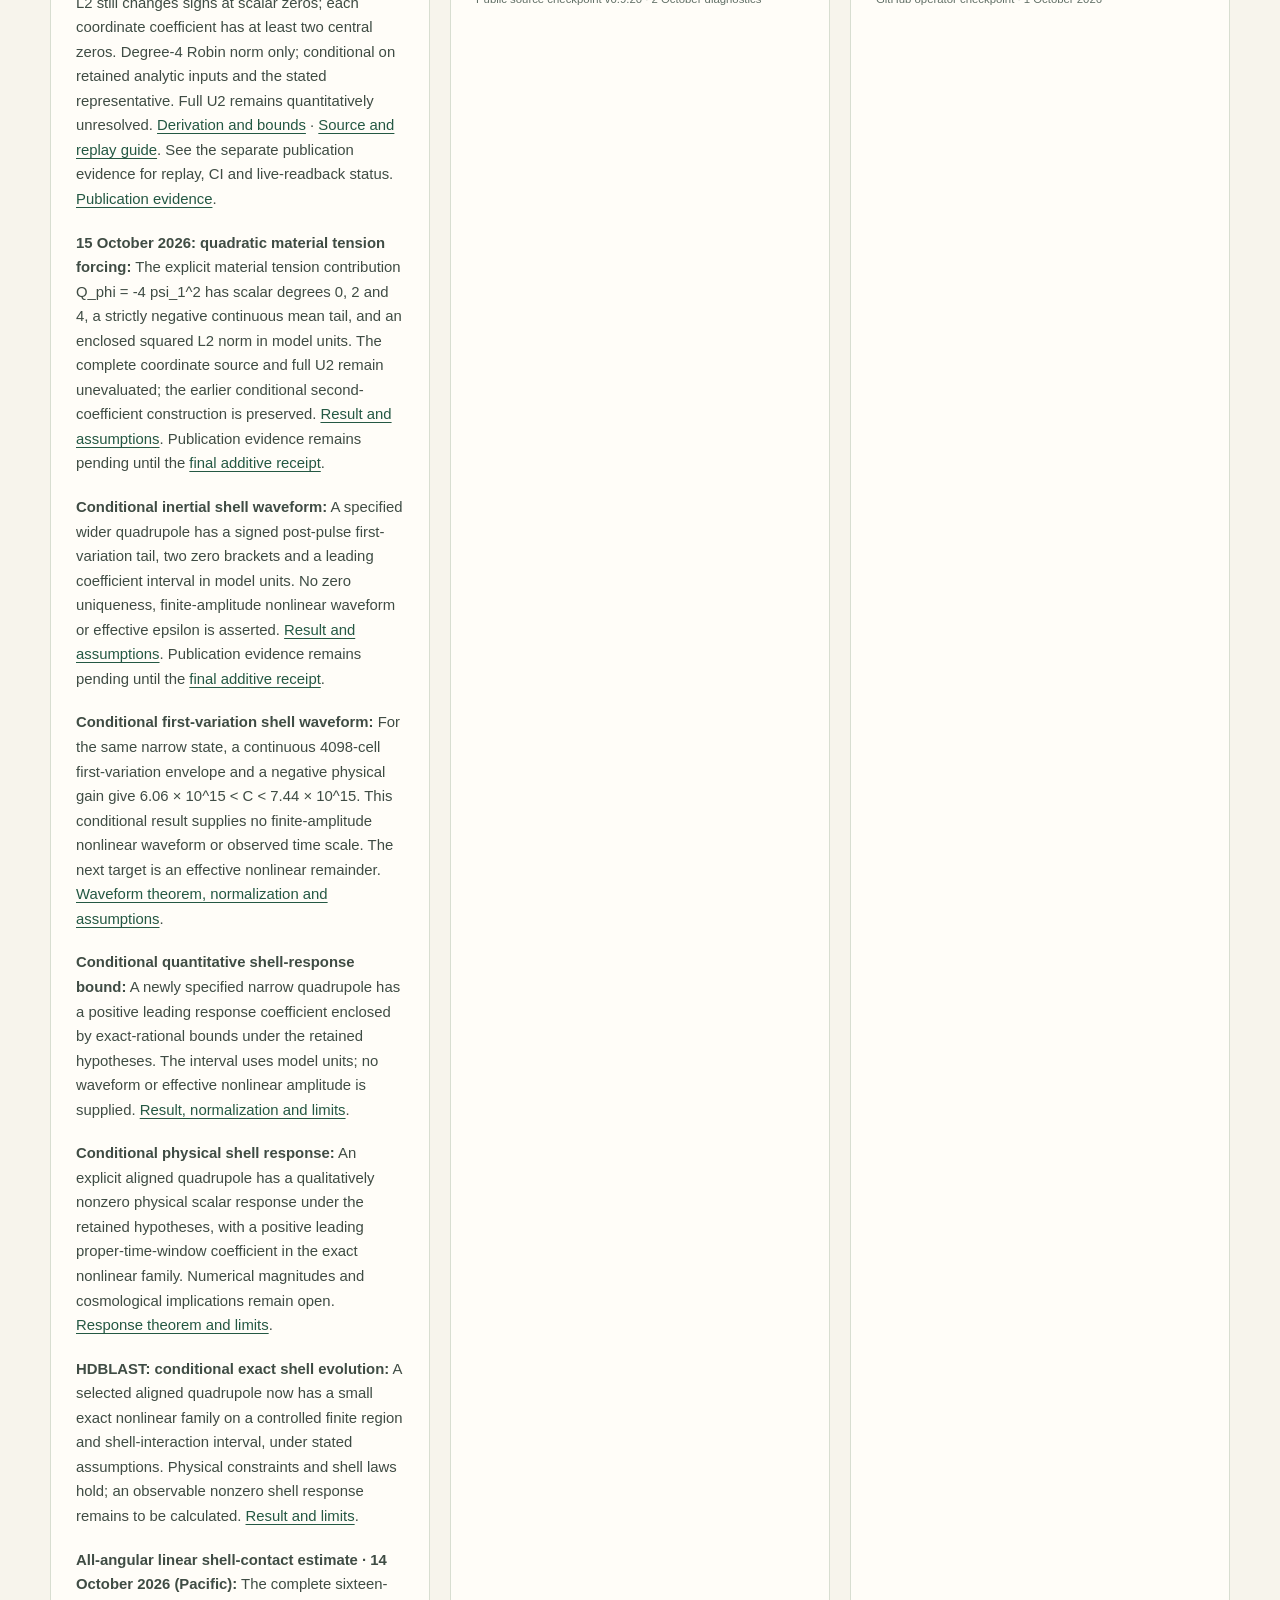
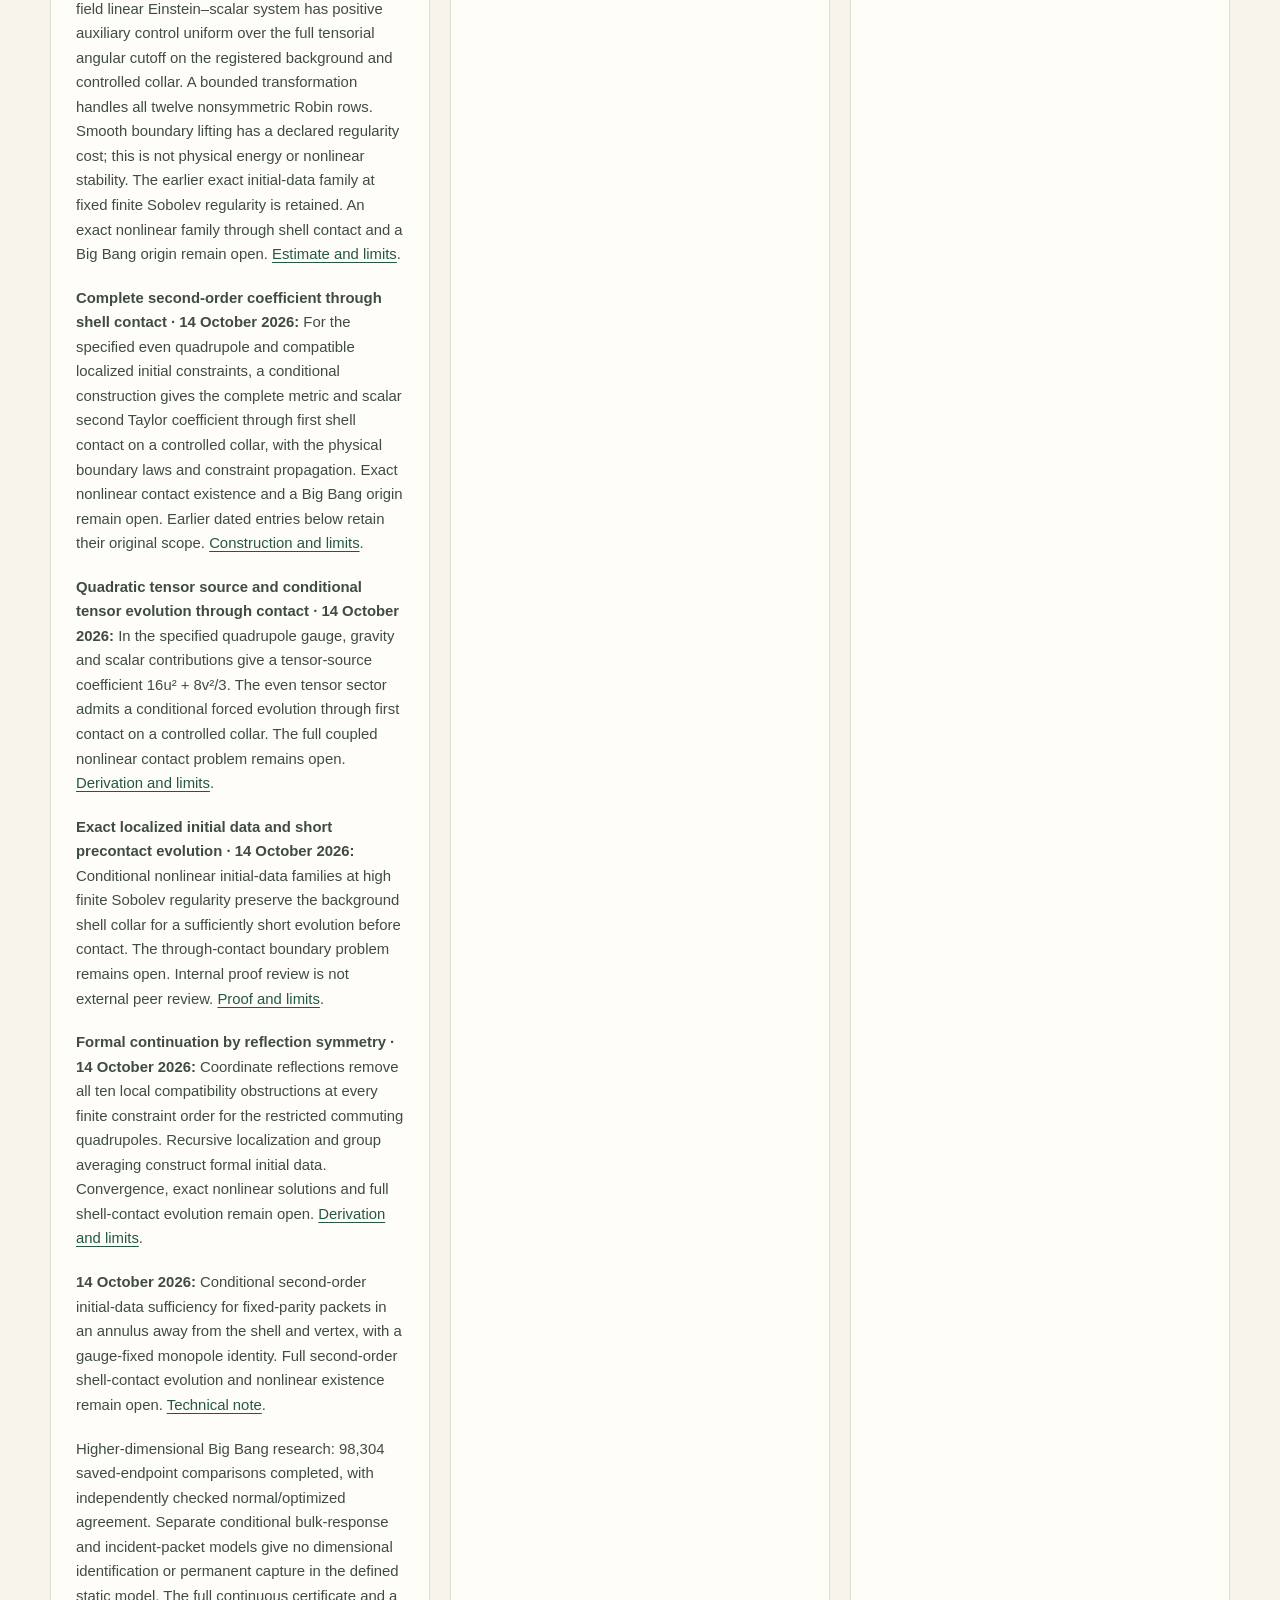
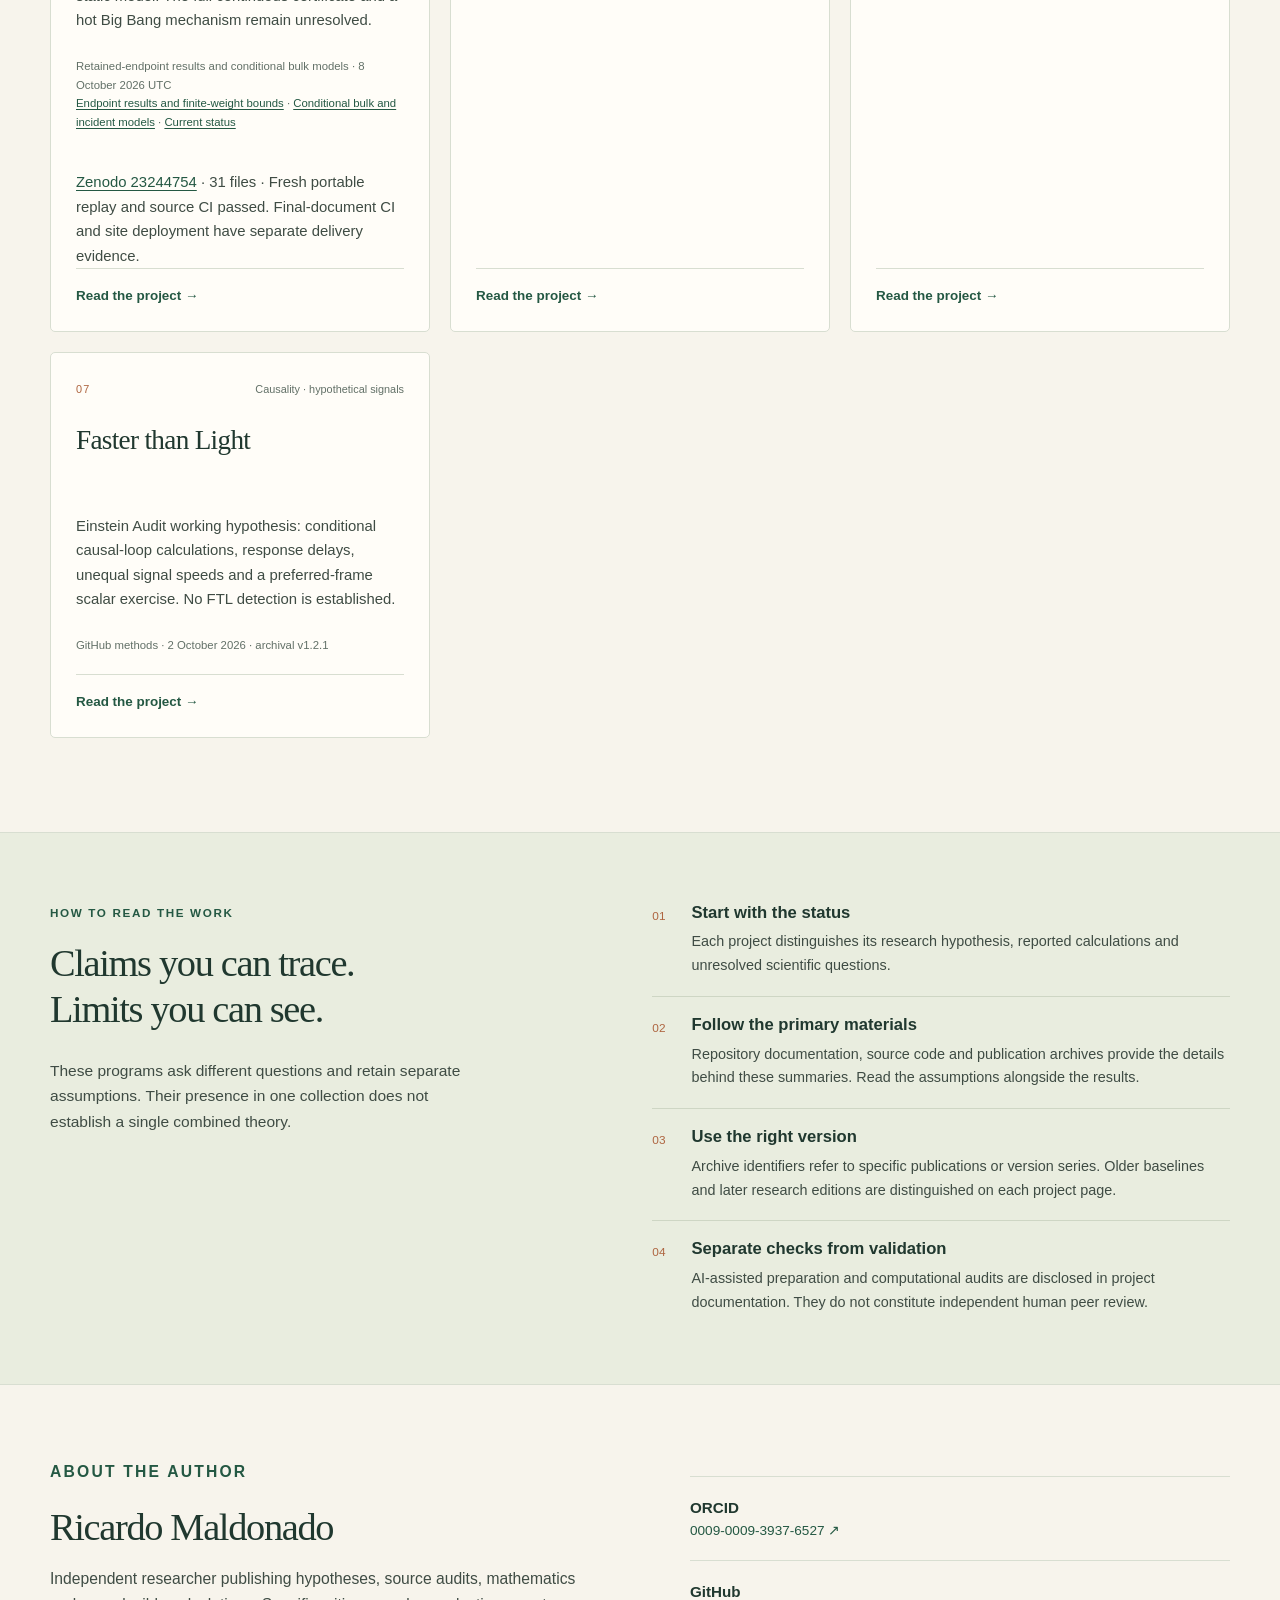
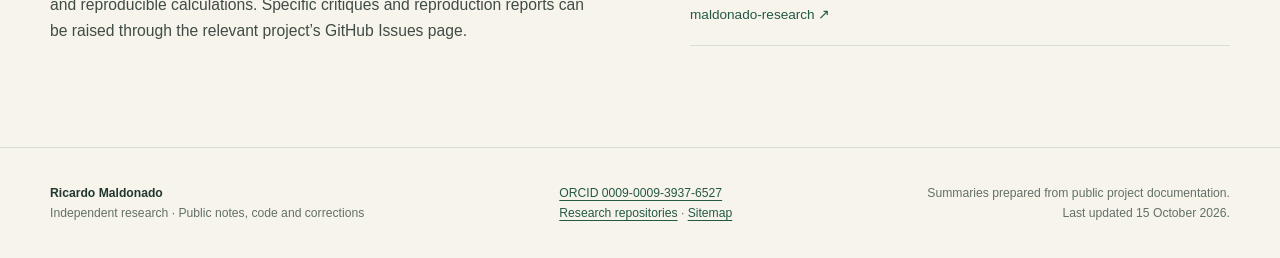
==== commit 47bd0761: "Publish TMD barcode identity contract and structural preflight" ====
--- a/index.html
+++ b/index.html
@@ -20,7 +20,7 @@
   <meta name="twitter:title" content="Maldonado Research | Ricardo Maldonado’s public research">
   <meta name="twitter:description" content="Explore Ricardo Maldonado’s seven public research projects: evolutionary tests, black holes, antimatter, extra dimensions, dark matter–dark energy, unification and faster-than-light hypotheses.">
   <link rel="stylesheet" href="./styles.css">
-  <script type="application/ld+json">{"@context": "https://schema.org", "@graph": [{"@type": "Person", "@id": "https://maldonado-research.github.io/#author", "name": "Ricardo Maldonado", "identifier": "https://orcid.org/0009-0009-3937-6527", "sameAs": ["https://orcid.org/0009-0009-3937-6527", "https://github.com/maldonado-research/"]}, {"@type": "WebSite", "@id": "https://maldonado-research.github.io/#website", "url": "https://maldonado-research.github.io/", "name": "Maldonado Research", "inLanguage": "en", "creator": {"@id": "https://maldonado-research.github.io/#author"}}, {"@type": "CollectionPage", "@id": "https://maldonado-research.github.io/#collection", "url": "https://maldonado-research.github.io/", "name": "Maldonado Research — public research projects", "description": "Seven public research programs with readable summaries, source code, archives, assumptions and limitations.", "isPartOf": {"@id": "https://maldonado-research.github.io/#website"}, "about": {"@id": "https://maldonado-research.github.io/#author"}, "hasPart": [{"@type": "CreativeWork", "@id": "https://maldonado-research.github.io/projects/tmd/#research", "name": "Mutation by Natural Dominance", "url": "https://maldonado-research.github.io/projects/tmd/", "description": "Exploratory mutation research: authenticated stored lineage summaries, a binned-plot correction and limits of fitness inference. A complete matched Wsp/Aws/Mws panel remains unavailable. Biological validation and cancer prevention remain unestablished.", "version": "Methods 0.6.0; GitHub R42 rendered outputs and binned-plot correction 16 October 2026", "dateModified": "2026-10-16", "isBasedOn": "https://github.com/maldonado-research/TMD/blob/4fd168b69ad73b7af2ff9a55ff3a114b7b972239/research/CONTINUATION_HANDOFF_2026-10-16_R42.md", "subjectOf": [{"@type": "CreativeWork", "url": "https://github.com/maldonado-research/TMD/blob/4fd168b69ad73b7af2ff9a55ff3a114b7b972239/research/CONTINUATION_HANDOFF_2026-10-16_R42.md", "name": "R42 rendered outputs and binned-plot correction"}, {"@type": "CreativeWork", "url": "https://github.com/maldonado-research/TMD/blob/4fd168b69ad73b7af2ff9a55ff3a114b7b972239/research/rendered_notebook_audit/REPORT.md", "name": "Authenticated stored summary and binned Figure 7 recipe"}, {"@type": "CreativeWork", "url": "https://github.com/maldonado-research/TMD/blob/4fd168b69ad73b7af2ff9a55ff3a114b7b972239/research/rendered_notebook_audit/AUDIT.json", "name": "Stored row definitions, source anchors and execution limits"}, {"@type": "CreativeWork", "url": "https://github.com/maldonado-research/TMD/blob/4fd168b69ad73b7af2ff9a55ff3a114b7b972239/research/rendered_notebook_audit/WATCH.md", "name": "Separate 2026 BASIL fitness-inference and mutation-birth assessment"}, {"@type": "CreativeWork", "url": "https://github.com/maldonado-research/TMD/blob/a5af5789c4eda02d046009d1e87233d20b0787cf/research/CONTINUATION_HANDOFF_2026-10-15_R41.md", "name": "R41 conditional clone bounds and recent source assessment"}, {"@type": "CreativeWork", "url": "https://github.com/maldonado-research/TMD/blob/a5af5789c4eda02d046009d1e87233d20b0787cf/research/clone_weight_sensitivity/REPORT.md", "name": "Conditional sensitivity to repeated clone means"}, {"@type": "CreativeWork", "url": "https://github.com/maldonado-research/TMD/blob/a5af5789c4eda02d046009d1e87233d20b0787cf/research/clone_weight_sensitivity/BOUNDS_CONTRACT.json", "name": "Conditional bound assumptions, exact formulas and source anchors"}, {"@type": "CreativeWork", "url": "https://github.com/maldonado-research/TMD/blob/a5af5789c4eda02d046009d1e87233d20b0787cf/research/clone_weight_sensitivity/WATCH.md", "name": "Separate April 2026 yeast growth–mutation source assessment"}, {"@type": "CreativeWork", "url": "https://github.com/maldonado-research/TMD/blob/fa980e3110b76951f22238eb6ef22d62a2b2fccb/research/CONTINUATION_HANDOFF_2026-10-15_R40.md", "name": "R40 fitness pipeline and source-record audit"}, {"@type": "CreativeWork", "url": "https://github.com/maldonado-research/TMD/blob/edb338d103d0980da6e04a22a8bba3895dbfa908/research/CONTINUATION_HANDOFF_2026-10-15_R39.md", "name": "R39 fitness validation and mutation-rate inference assessment"}, {"@type": "CreativeWork", "url": "https://github.com/maldonado-research/TMD/blob/7c982e17c2f5915c730e26f2da3b42065cb02ca9/research/CONTINUATION_HANDOFF_2026-10-15_R38.md", "name": "R38 reporter validation and mutation-origin admission assessment"}, {"@type": "CreativeWork", "url": "https://github.com/maldonado-research/TMD/blob/36fe856473bf72ec77f0a100ddb02bbdce6ccf53/research/CONTINUATION_HANDOFF_2026-10-14_R36.md", "name": "Earlier R36 source-processing and native cell-state assessment"}, {"@type": "CreativeWork", "url": "https://github.com/maldonado-research/TMD/blob/36fe856473bf72ec77f0a100ddb02bbdce6ccf53/research/CONTINUATION_HANDOFF_2026-10-14_R36.md", "name": "R36 processing and native cell-state source assessment"}, {"@type": "CreativeWork", "url": "https://github.com/maldonado-research/TMD/blob/d89f49ec017905c46e0f62d0a3aaadfb3c58981c/research/calibration_sample_provenance/REPORT.md", "name": "Earlier R35 official sample-provenance assessment"}, {"@type": "CreativeWork", "url": "https://github.com/maldonado-research/TMD/blob/d89f49ec017905c46e0f62d0a3aaadfb3c58981c/research/calibration_sample_provenance/REPORT.md", "name": "R35 official run and sample provenance assessment"}, {"@type": "CreativeWork", "url": "https://github.com/maldonado-research/TMD/blob/513e75a207286edd139f0341f975b3100c7470fa/research/calibration_source_replay/REPORT.md", "name": "Earlier R34 processed-source calibration replay"}, {"@type": "CreativeWork", "url": "https://github.com/maldonado-research/TMD/blob/513e75a207286edd139f0341f975b3100c7470fa/research/calibration_source_replay/REPORT.md", "name": "R34 authenticated processed-source calibration replay"}, {"@type": "CreativeWork", "url": "https://github.com/maldonado-research/TMD/blob/900eae53c72de8da6d8892bf224fd1dafeb379a4/research/calibration_resource/REPORT.md", "name": "Earlier R33 implemented DNA-calibration resource assessment"}, {"@type": "CreativeWork", "url": "https://github.com/maldonado-research/TMD/blob/900eae53c72de8da6d8892bf224fd1dafeb379a4/research/calibration_resource/REPORT.md", "name": "R33 implemented DNA-standard calibration resources and entry stages"}, {"@type": "CreativeWork", "url": "https://github.com/maldonado-research/TMD/blob/ece37805c75b533eb85d2f754d4bf049e2ac75c7/research/barcoded_assay_methods/REPORT.md", "name": "Earlier R32 calibration and mechanism-identifiability assessment"}, {"@type": "CreativeWork", "url": "https://github.com/maldonado-research/TMD/blob/ece37805c75b533eb85d2f754d4bf049e2ac75c7/research/barcoded_assay_methods/REPORT.md", "name": "R32 HiDenSeq calibration and mechanism-identifiability assessment"}, {"@type": "CreativeWork", "url": "https://github.com/maldonado-research/TMD/blob/53332655243d24feab79eb127964f3317ea048d4/research/reporting_record_assessment/REPORT.md", "name": "Earlier R31 source reporting and applicability assessment"}, {"@type": "CreativeWork", "url": "https://github.com/maldonado-research/TMD/blob/53332655243d24feab79eb127964f3317ea048d4/research/reporting_record_assessment/REPORT.md", "name": "R31 reporting-form and author-response applicability assessment"}, {"@type": "CreativeWork", "url": "https://github.com/maldonado-research/TMD/blob/53332655243d24feab79eb127964f3317ea048d4/research/barcoded_assay_lead/REPORT.md", "name": "R31 recent HiDenSeq method lead — native transport unadmitted"}, {"@type": "CreativeWork", "url": "https://github.com/maldonado-research/TMD/blob/e361888e6f7691d1b35726347c4e8855e11c5003/research/stock_context_assessment/REPORT.md", "name": "Earlier R30 primary stock-context assessment"}, {"@type": "CreativeWork", "url": "https://github.com/maldonado-research/TMD/blob/e361888e6f7691d1b35726347c4e8855e11c5003/research/stock_context_assessment/REPORT.md", "name": "R30 primary stock-context assessment"}, {"@type": "CreativeWork", "url": "https://github.com/maldonado-research/TMD/blob/e361888e6f7691d1b35726347c4e8855e11c5003/research/calculation_record_assessment/REPORT.md", "name": "R30 source-calculation records and conditional weights-only constraint"}, {"@type": "CreativeWork", "url": "https://github.com/maldonado-research/TMD/blob/043ea8c46d7d0df2eca93cfc0dfdeed23d134a8d/research/source_join_resolution/REPORT.md", "name": "Earlier R29 reference-coordinate and source-join assessment"}, {"@type": "CreativeWork", "url": "https://github.com/maldonado-research/TMD/blob/043ea8c46d7d0df2eca93cfc0dfdeed23d134a8d/research/source_join_resolution/REPORT.md", "name": "R29 reference-coordinate and source-join assessment"}, {"@type": "CreativeWork", "url": "https://github.com/maldonado-research/TMD/blob/043ea8c46d7d0df2eca93cfc0dfdeed23d134a8d/research/summary_reconciliation/REPORT.md", "name": "R29 conditional fitness-summary reconciliation — intended aggregation unresolved"}, {"@type": "CreativeWork", "url": "https://github.com/maldonado-research/TMD/blob/570a46fd59a4dbe8d9e5104219e32f8ddf09df7f/research/matched_source_feasibility/REPORT.md", "name": "Earlier R28 source and feasibility checkpoint"}, {"@type": "CreativeWork", "url": "https://github.com/maldonado-research/TMD/blob/570a46fd59a4dbe8d9e5104219e32f8ddf09df7f/research/matched_source_feasibility/REPORT.md", "name": "R28 historical source, molecular classifier and exact-workbook assessment"}, {"@type": "CreativeWork", "url": "https://github.com/maldonado-research/TMD/blob/570a46fd59a4dbe8d9e5104219e32f8ddf09df7f/research/qualified_review_packet/REPORT.md", "name": "R28 practical qualified-review preparation — actual inputs unresolved"}, {"@type": "CreativeWork", "url": "https://github.com/maldonado-research/TMD/blob/9a325d9075a08686d61b5d2c35abd74656fb9ec8/research/strain_unit_map/REPORT.md", "name": "R27 strain and experimental-unit map — complete matched panel unavailable"}, {"@type": "CreativeWork", "url": "https://github.com/maldonado-research/TMD/blob/9a325d9075a08686d61b5d2c35abd74656fb9ec8/research/establishment_controls/REPORT.md", "name": "R27 phase-specific measurement and ecological control requirements"}, {"@type": "CreativeWork", "url": "https://github.com/maldonado-research/TMD/blob/daa7dda8273003829e7adcd7a464e1baad202307/research/benchmark_decision/README.md", "name": "R26 replay cost and independent-truth decision — PTATO benchmarking parked"}, {"@type": "CreativeWork", "url": "https://github.com/maldonado-research/TMD/blob/daa7dda8273003829e7adcd7a464e1baad202307/research/bacterial_panel_leads/REPORT.md", "name": "R26 licensed bacterial resource and source arithmetic — no matched panel admitted"}, {"@type": "CreativeWork", "url": "https://github.com/maldonado-research/TMD/blob/8bd3fe66e49025aadf8d8a67c7de6b2fafc1a20e/research/processed_input_audit/README.md", "name": "R25 scoped catalogues and exact callability-summary arithmetic — no variant recovery replay"}, {"@type": "CreativeWork", "url": "https://github.com/maldonado-research/TMD/blob/8bd3fe66e49025aadf8d8a67c7de6b2fafc1a20e/research/genotype_denominators/README.md", "name": "R25 conditional denominator audit — constructed examples, actual study effects unknown"}, {"@type": "CreativeWork", "url": "https://github.com/maldonado-research/TMD/blob/8bf7ae05158623b3731e69502d4ad7d5f8da365d/research/processed_metadata/README.md", "name": "Authenticated PTATO metadata — no numerical variant or origin benchmark"}, {"@type": "CreativeWork", "url": "https://github.com/maldonado-research/TMD/blob/8bf7ae05158623b3731e69502d4ad7d5f8da365d/research/source_watch/2026-10-08/README.md", "name": "Unreviewed mutation-bias preprint assessment — establishment, fixation and incomplete multi-route forecast"}, {"@type": "CreativeWork", "url": "https://zenodo.org/records/23219776", "name": "Methods archive 0.6.0 — 1 October snapshot"}, {"@type": "CreativeWork", "url": "https://github.com/maldonado-research/TMD/blob/1f61b434162ef0ddad086479897ab046071d2c1a/research/artifact_admission/README.md", "name": "Earlier R23 PTATO artifact review"}, {"@type": "CreativeWork", "url": "https://github.com/maldonado-research/TMD/blob/8bf7ae05158623b3731e69502d4ad7d5f8da365d/research/processed_metadata/README.md", "name": "Earlier R24 primary metadata checkpoint"}, {"@type": "CreativeWork", "url": "https://github.com/maldonado-research/TMD/blob/8bd3fe66e49025aadf8d8a67c7de6b2fafc1a20e/research/processed_input_audit/README.md", "name": "Earlier R25 scoped input checkpoint"}, {"@type": "CreativeWork", "url": "https://github.com/maldonado-research/TMD/blob/daa7dda8273003829e7adcd7a464e1baad202307/research/benchmark_decision/README.md", "name": "Earlier R26 replay and truth checkpoint"}, {"@type": "CreativeWork", "url": "https://github.com/maldonado-research/TMD/blob/9a325d9075a08686d61b5d2c35abd74656fb9ec8/research/strain_unit_map/REPORT.md", "name": "Earlier R27 strain and control checkpoint"}]}, {"@type": "CreativeWork", "@id": "https://maldonado-research.github.io/projects/black-holes-hrf/#research", "name": "Black Holes: Horizon Response", "url": "https://maldonado-research.github.io/projects/black-holes-hrf/"}, {"@type": "CreativeWork", "@id": "https://maldonado-research.github.io/projects/antimatter/#research", "name": "AntiMatter", "url": "https://maldonado-research.github.io/projects/antimatter/"}, {"@type": "CreativeWork", "@id": "https://maldonado-research.github.io/projects/hdblast/#research", "name": "HDBLAST", "url": "https://maldonado-research.github.io/projects/hdblast/", "description": "HDBLAST: a compact rotating quadrupole has a second-order obstruction to a parameter-C² exact Einstein–scalar shell family with full matching. Passing the symmetry tests does not prove nonlinear existence.", "version": "2026.10.13-shell-noether (GitHub checkpoint)", "dateModified": "2026-10-13", "isBasedOn": "https://github.com/maldonado-research/HDblast/tree/main/research/HDBLAST_SHELL_NOETHER_20261013", "subjectOf": [{"@type": "CreativeWork", "url": "https://github.com/maldonado-research/HDblast/blob/main/research/HDBLAST_SHELL_NOETHER_20261013/manuscript/SHELL_NOETHER.pdf", "name": "A rotational obstruction to nonlinear continuation of Einstein–scalar shell perturbations"}, {"@type": "CreativeWork", "url": "https://github.com/maldonado-research/HDblast/tree/main/research/HDBLAST_SHELL_NOETHER_20261013", "name": "GitHub-only shell Noether checkpoint, with no separate Zenodo edition"}, {"@type": "CreativeWork", "url": "https://github.com/maldonado-research/HDblast/blob/main/research/HDBLAST_SHELL_NOETHER_20261013/RESULTS.md", "name": "Exact-family obstruction, restricted commuting criterion, verification and limits"}, {"@type": "CreativeWork", "url": "https://github.com/maldonado-research/HDblast/blob/main/research/HDBLAST_REGULAR_SHELL_CONTACT_20261013/manuscript/SHELL_CONTACT.pdf", "name": "Smooth Einstein–scalar perturbations through timelike shell contact"}, {"@type": "CreativeWork", "url": "https://github.com/maldonado-research/HDblast/tree/main/research/HDBLAST_REGULAR_SHELL_CONTACT_20261013", "name": "GitHub-only shell-contact checkpoint, with no separate Zenodo edition"}, {"@type": "CreativeWork", "url": "https://github.com/maldonado-research/HDblast/blob/main/research/HDBLAST_REGULAR_SHELL_CONTACT_20261013/RESULTS.md", "name": "Finite-angular smooth family, complete junctions, conserved total pairing and limits"}, {"@type": "CreativeWork", "url": "https://doi.org/10.5281/zenodo.23335485", "name": "Latest archived spectral edition, 2026.10.13-regular-shell-spectra"}]}, {"@type": "CreativeWork", "@id": "https://maldonado-research.github.io/projects/dmde/#research", "name": "Dark Matter–Dark Energy", "url": "https://maldonado-research.github.io/projects/dmde/"}, {"@type": "CreativeWork", "@id": "https://maldonado-research.github.io/projects/unified-theory-of-everything/#research", "name": "Unified Theory of Everything", "url": "https://maldonado-research.github.io/projects/unified-theory-of-everything/", "version": "GitHub operator checkpoint · 1 October 2026", "dateModified": "2026-10-02"}, {"@type": "CreativeWork", "@id": "https://maldonado-research.github.io/projects/faster-than-light/#research", "name": "Faster than Light", "url": "https://maldonado-research.github.io/projects/faster-than-light/"}], "dateModified": "2026-10-08"}]}</script>
+  <script type="application/ld+json">{"@context": "https://schema.org", "@graph": [{"@type": "Person", "@id": "https://maldonado-research.github.io/#author", "name": "Ricardo Maldonado", "identifier": "https://orcid.org/0009-0009-3937-6527", "sameAs": ["https://orcid.org/0009-0009-3937-6527", "https://github.com/maldonado-research/"]}, {"@type": "WebSite", "@id": "https://maldonado-research.github.io/#website", "url": "https://maldonado-research.github.io/", "name": "Maldonado Research", "inLanguage": "en", "creator": {"@id": "https://maldonado-research.github.io/#author"}}, {"@type": "CollectionPage", "@id": "https://maldonado-research.github.io/#collection", "url": "https://maldonado-research.github.io/", "name": "Maldonado Research — public research projects", "description": "Seven public research programs with readable summaries, source code, archives, assumptions and limitations.", "isPartOf": {"@id": "https://maldonado-research.github.io/#website"}, "about": {"@id": "https://maldonado-research.github.io/#author"}, "hasPart": [{"@type": "CreativeWork", "@id": "https://maldonado-research.github.io/projects/tmd/#research", "name": "Mutation by Natural Dominance", "url": "https://maldonado-research.github.io/projects/tmd/", "description": "Exploratory mutation research: a source-supported barcode identity contract and a structural table preflight. A complete matched Wsp/Aws/Mws panel remains unavailable. Biological validation and cancer prevention remain unestablished.", "version": "Methods 0.6.0; GitHub R43 barcode identity contract and structural preflight 16 October 2026", "dateModified": "2026-10-16", "isBasedOn": "https://github.com/maldonado-research/TMD/blob/41cbb0554dca39bc2e053b726a73e32b4fb8537c/research/CONTINUATION_HANDOFF_2026-10-16_R43.md", "subjectOf": [{"@type": "CreativeWork", "url": "https://github.com/maldonado-research/TMD/blob/41cbb0554dca39bc2e053b726a73e32b4fb8537c/research/CONTINUATION_HANDOFF_2026-10-16_R43.md", "name": "R43 barcode identity contract and structural preflight"}, {"@type": "CreativeWork", "url": "https://github.com/maldonado-research/TMD/blob/41cbb0554dca39bc2e053b726a73e32b4fb8537c/research/barcode_identity_audit/REPORT.md", "name": "Source-supported barcode observation and classification contract"}, {"@type": "CreativeWork", "url": "https://github.com/maldonado-research/TMD/blob/41cbb0554dca39bc2e053b726a73e32b4fb8537c/research/barcode_identity_audit/preflight.py", "name": "Original structural preflight for explicitly keyed tables"}, {"@type": "CreativeWork", "url": "https://github.com/maldonado-research/TMD/blob/41cbb0554dca39bc2e053b726a73e32b4fb8537c/research/barcode_identity_audit/VALIDATION_CONTRACT.json", "name": "Preflight input requirements, verification and biological limits"}, {"@type": "CreativeWork", "url": "https://github.com/maldonado-research/TMD/blob/4fd168b69ad73b7af2ff9a55ff3a114b7b972239/research/CONTINUATION_HANDOFF_2026-10-16_R42.md", "name": "R42 rendered outputs and binned-plot correction"}, {"@type": "CreativeWork", "url": "https://github.com/maldonado-research/TMD/blob/4fd168b69ad73b7af2ff9a55ff3a114b7b972239/research/rendered_notebook_audit/REPORT.md", "name": "Authenticated stored summary and binned Figure 7 recipe"}, {"@type": "CreativeWork", "url": "https://github.com/maldonado-research/TMD/blob/4fd168b69ad73b7af2ff9a55ff3a114b7b972239/research/rendered_notebook_audit/AUDIT.json", "name": "Stored row definitions, source anchors and execution limits"}, {"@type": "CreativeWork", "url": "https://github.com/maldonado-research/TMD/blob/4fd168b69ad73b7af2ff9a55ff3a114b7b972239/research/rendered_notebook_audit/WATCH.md", "name": "Separate 2026 BASIL fitness-inference and mutation-birth assessment"}, {"@type": "CreativeWork", "url": "https://github.com/maldonado-research/TMD/blob/a5af5789c4eda02d046009d1e87233d20b0787cf/research/CONTINUATION_HANDOFF_2026-10-15_R41.md", "name": "R41 conditional clone bounds and recent source assessment"}, {"@type": "CreativeWork", "url": "https://github.com/maldonado-research/TMD/blob/a5af5789c4eda02d046009d1e87233d20b0787cf/research/clone_weight_sensitivity/REPORT.md", "name": "Conditional sensitivity to repeated clone means"}, {"@type": "CreativeWork", "url": "https://github.com/maldonado-research/TMD/blob/a5af5789c4eda02d046009d1e87233d20b0787cf/research/clone_weight_sensitivity/BOUNDS_CONTRACT.json", "name": "Conditional bound assumptions, exact formulas and source anchors"}, {"@type": "CreativeWork", "url": "https://github.com/maldonado-research/TMD/blob/a5af5789c4eda02d046009d1e87233d20b0787cf/research/clone_weight_sensitivity/WATCH.md", "name": "Separate April 2026 yeast growth–mutation source assessment"}, {"@type": "CreativeWork", "url": "https://github.com/maldonado-research/TMD/blob/fa980e3110b76951f22238eb6ef22d62a2b2fccb/research/CONTINUATION_HANDOFF_2026-10-15_R40.md", "name": "R40 fitness pipeline and source-record audit"}, {"@type": "CreativeWork", "url": "https://github.com/maldonado-research/TMD/blob/edb338d103d0980da6e04a22a8bba3895dbfa908/research/CONTINUATION_HANDOFF_2026-10-15_R39.md", "name": "R39 fitness validation and mutation-rate inference assessment"}, {"@type": "CreativeWork", "url": "https://github.com/maldonado-research/TMD/blob/7c982e17c2f5915c730e26f2da3b42065cb02ca9/research/CONTINUATION_HANDOFF_2026-10-15_R38.md", "name": "R38 reporter validation and mutation-origin admission assessment"}, {"@type": "CreativeWork", "url": "https://github.com/maldonado-research/TMD/blob/36fe856473bf72ec77f0a100ddb02bbdce6ccf53/research/CONTINUATION_HANDOFF_2026-10-14_R36.md", "name": "Earlier R36 source-processing and native cell-state assessment"}, {"@type": "CreativeWork", "url": "https://github.com/maldonado-research/TMD/blob/36fe856473bf72ec77f0a100ddb02bbdce6ccf53/research/CONTINUATION_HANDOFF_2026-10-14_R36.md", "name": "R36 processing and native cell-state source assessment"}, {"@type": "CreativeWork", "url": "https://github.com/maldonado-research/TMD/blob/d89f49ec017905c46e0f62d0a3aaadfb3c58981c/research/calibration_sample_provenance/REPORT.md", "name": "Earlier R35 official sample-provenance assessment"}, {"@type": "CreativeWork", "url": "https://github.com/maldonado-research/TMD/blob/d89f49ec017905c46e0f62d0a3aaadfb3c58981c/research/calibration_sample_provenance/REPORT.md", "name": "R35 official run and sample provenance assessment"}, {"@type": "CreativeWork", "url": "https://github.com/maldonado-research/TMD/blob/513e75a207286edd139f0341f975b3100c7470fa/research/calibration_source_replay/REPORT.md", "name": "Earlier R34 processed-source calibration replay"}, {"@type": "CreativeWork", "url": "https://github.com/maldonado-research/TMD/blob/513e75a207286edd139f0341f975b3100c7470fa/research/calibration_source_replay/REPORT.md", "name": "R34 authenticated processed-source calibration replay"}, {"@type": "CreativeWork", "url": "https://github.com/maldonado-research/TMD/blob/900eae53c72de8da6d8892bf224fd1dafeb379a4/research/calibration_resource/REPORT.md", "name": "Earlier R33 implemented DNA-calibration resource assessment"}, {"@type": "CreativeWork", "url": "https://github.com/maldonado-research/TMD/blob/900eae53c72de8da6d8892bf224fd1dafeb379a4/research/calibration_resource/REPORT.md", "name": "R33 implemented DNA-standard calibration resources and entry stages"}, {"@type": "CreativeWork", "url": "https://github.com/maldonado-research/TMD/blob/ece37805c75b533eb85d2f754d4bf049e2ac75c7/research/barcoded_assay_methods/REPORT.md", "name": "Earlier R32 calibration and mechanism-identifiability assessment"}, {"@type": "CreativeWork", "url": "https://github.com/maldonado-research/TMD/blob/ece37805c75b533eb85d2f754d4bf049e2ac75c7/research/barcoded_assay_methods/REPORT.md", "name": "R32 HiDenSeq calibration and mechanism-identifiability assessment"}, {"@type": "CreativeWork", "url": "https://github.com/maldonado-research/TMD/blob/53332655243d24feab79eb127964f3317ea048d4/research/reporting_record_assessment/REPORT.md", "name": "Earlier R31 source reporting and applicability assessment"}, {"@type": "CreativeWork", "url": "https://github.com/maldonado-research/TMD/blob/53332655243d24feab79eb127964f3317ea048d4/research/reporting_record_assessment/REPORT.md", "name": "R31 reporting-form and author-response applicability assessment"}, {"@type": "CreativeWork", "url": "https://github.com/maldonado-research/TMD/blob/53332655243d24feab79eb127964f3317ea048d4/research/barcoded_assay_lead/REPORT.md", "name": "R31 recent HiDenSeq method lead — native transport unadmitted"}, {"@type": "CreativeWork", "url": "https://github.com/maldonado-research/TMD/blob/e361888e6f7691d1b35726347c4e8855e11c5003/research/stock_context_assessment/REPORT.md", "name": "Earlier R30 primary stock-context assessment"}, {"@type": "CreativeWork", "url": "https://github.com/maldonado-research/TMD/blob/e361888e6f7691d1b35726347c4e8855e11c5003/research/stock_context_assessment/REPORT.md", "name": "R30 primary stock-context assessment"}, {"@type": "CreativeWork", "url": "https://github.com/maldonado-research/TMD/blob/e361888e6f7691d1b35726347c4e8855e11c5003/research/calculation_record_assessment/REPORT.md", "name": "R30 source-calculation records and conditional weights-only constraint"}, {"@type": "CreativeWork", "url": "https://github.com/maldonado-research/TMD/blob/043ea8c46d7d0df2eca93cfc0dfdeed23d134a8d/research/source_join_resolution/REPORT.md", "name": "Earlier R29 reference-coordinate and source-join assessment"}, {"@type": "CreativeWork", "url": "https://github.com/maldonado-research/TMD/blob/043ea8c46d7d0df2eca93cfc0dfdeed23d134a8d/research/source_join_resolution/REPORT.md", "name": "R29 reference-coordinate and source-join assessment"}, {"@type": "CreativeWork", "url": "https://github.com/maldonado-research/TMD/blob/043ea8c46d7d0df2eca93cfc0dfdeed23d134a8d/research/summary_reconciliation/REPORT.md", "name": "R29 conditional fitness-summary reconciliation — intended aggregation unresolved"}, {"@type": "CreativeWork", "url": "https://github.com/maldonado-research/TMD/blob/570a46fd59a4dbe8d9e5104219e32f8ddf09df7f/research/matched_source_feasibility/REPORT.md", "name": "Earlier R28 source and feasibility checkpoint"}, {"@type": "CreativeWork", "url": "https://github.com/maldonado-research/TMD/blob/570a46fd59a4dbe8d9e5104219e32f8ddf09df7f/research/matched_source_feasibility/REPORT.md", "name": "R28 historical source, molecular classifier and exact-workbook assessment"}, {"@type": "CreativeWork", "url": "https://github.com/maldonado-research/TMD/blob/570a46fd59a4dbe8d9e5104219e32f8ddf09df7f/research/qualified_review_packet/REPORT.md", "name": "R28 practical qualified-review preparation — actual inputs unresolved"}, {"@type": "CreativeWork", "url": "https://github.com/maldonado-research/TMD/blob/9a325d9075a08686d61b5d2c35abd74656fb9ec8/research/strain_unit_map/REPORT.md", "name": "R27 strain and experimental-unit map — complete matched panel unavailable"}, {"@type": "CreativeWork", "url": "https://github.com/maldonado-research/TMD/blob/9a325d9075a08686d61b5d2c35abd74656fb9ec8/research/establishment_controls/REPORT.md", "name": "R27 phase-specific measurement and ecological control requirements"}, {"@type": "CreativeWork", "url": "https://github.com/maldonado-research/TMD/blob/daa7dda8273003829e7adcd7a464e1baad202307/research/benchmark_decision/README.md", "name": "R26 replay cost and independent-truth decision — PTATO benchmarking parked"}, {"@type": "CreativeWork", "url": "https://github.com/maldonado-research/TMD/blob/daa7dda8273003829e7adcd7a464e1baad202307/research/bacterial_panel_leads/REPORT.md", "name": "R26 licensed bacterial resource and source arithmetic — no matched panel admitted"}, {"@type": "CreativeWork", "url": "https://github.com/maldonado-research/TMD/blob/8bd3fe66e49025aadf8d8a67c7de6b2fafc1a20e/research/processed_input_audit/README.md", "name": "R25 scoped catalogues and exact callability-summary arithmetic — no variant recovery replay"}, {"@type": "CreativeWork", "url": "https://github.com/maldonado-research/TMD/blob/8bd3fe66e49025aadf8d8a67c7de6b2fafc1a20e/research/genotype_denominators/README.md", "name": "R25 conditional denominator audit — constructed examples, actual study effects unknown"}, {"@type": "CreativeWork", "url": "https://github.com/maldonado-research/TMD/blob/8bf7ae05158623b3731e69502d4ad7d5f8da365d/research/processed_metadata/README.md", "name": "Authenticated PTATO metadata — no numerical variant or origin benchmark"}, {"@type": "CreativeWork", "url": "https://github.com/maldonado-research/TMD/blob/8bf7ae05158623b3731e69502d4ad7d5f8da365d/research/source_watch/2026-10-08/README.md", "name": "Unreviewed mutation-bias preprint assessment — establishment, fixation and incomplete multi-route forecast"}, {"@type": "CreativeWork", "url": "https://zenodo.org/records/23219776", "name": "Methods archive 0.6.0 — 1 October snapshot"}, {"@type": "CreativeWork", "url": "https://github.com/maldonado-research/TMD/blob/1f61b434162ef0ddad086479897ab046071d2c1a/research/artifact_admission/README.md", "name": "Earlier R23 PTATO artifact review"}, {"@type": "CreativeWork", "url": "https://github.com/maldonado-research/TMD/blob/8bf7ae05158623b3731e69502d4ad7d5f8da365d/research/processed_metadata/README.md", "name": "Earlier R24 primary metadata checkpoint"}, {"@type": "CreativeWork", "url": "https://github.com/maldonado-research/TMD/blob/8bd3fe66e49025aadf8d8a67c7de6b2fafc1a20e/research/processed_input_audit/README.md", "name": "Earlier R25 scoped input checkpoint"}, {"@type": "CreativeWork", "url": "https://github.com/maldonado-research/TMD/blob/daa7dda8273003829e7adcd7a464e1baad202307/research/benchmark_decision/README.md", "name": "Earlier R26 replay and truth checkpoint"}, {"@type": "CreativeWork", "url": "https://github.com/maldonado-research/TMD/blob/9a325d9075a08686d61b5d2c35abd74656fb9ec8/research/strain_unit_map/REPORT.md", "name": "Earlier R27 strain and control checkpoint"}]}, {"@type": "CreativeWork", "@id": "https://maldonado-research.github.io/projects/black-holes-hrf/#research", "name": "Black Holes: Horizon Response", "url": "https://maldonado-research.github.io/projects/black-holes-hrf/"}, {"@type": "CreativeWork", "@id": "https://maldonado-research.github.io/projects/antimatter/#research", "name": "AntiMatter", "url": "https://maldonado-research.github.io/projects/antimatter/"}, {"@type": "CreativeWork", "@id": "https://maldonado-research.github.io/projects/hdblast/#research", "name": "HDBLAST", "url": "https://maldonado-research.github.io/projects/hdblast/", "description": "HDBLAST: a compact rotating quadrupole has a second-order obstruction to a parameter-C² exact Einstein–scalar shell family with full matching. Passing the symmetry tests does not prove nonlinear existence.", "version": "2026.10.13-shell-noether (GitHub checkpoint)", "dateModified": "2026-10-13", "isBasedOn": "https://github.com/maldonado-research/HDblast/tree/main/research/HDBLAST_SHELL_NOETHER_20261013", "subjectOf": [{"@type": "CreativeWork", "url": "https://github.com/maldonado-research/HDblast/blob/main/research/HDBLAST_SHELL_NOETHER_20261013/manuscript/SHELL_NOETHER.pdf", "name": "A rotational obstruction to nonlinear continuation of Einstein–scalar shell perturbations"}, {"@type": "CreativeWork", "url": "https://github.com/maldonado-research/HDblast/tree/main/research/HDBLAST_SHELL_NOETHER_20261013", "name": "GitHub-only shell Noether checkpoint, with no separate Zenodo edition"}, {"@type": "CreativeWork", "url": "https://github.com/maldonado-research/HDblast/blob/main/research/HDBLAST_SHELL_NOETHER_20261013/RESULTS.md", "name": "Exact-family obstruction, restricted commuting criterion, verification and limits"}, {"@type": "CreativeWork", "url": "https://github.com/maldonado-research/HDblast/blob/main/research/HDBLAST_REGULAR_SHELL_CONTACT_20261013/manuscript/SHELL_CONTACT.pdf", "name": "Smooth Einstein–scalar perturbations through timelike shell contact"}, {"@type": "CreativeWork", "url": "https://github.com/maldonado-research/HDblast/tree/main/research/HDBLAST_REGULAR_SHELL_CONTACT_20261013", "name": "GitHub-only shell-contact checkpoint, with no separate Zenodo edition"}, {"@type": "CreativeWork", "url": "https://github.com/maldonado-research/HDblast/blob/main/research/HDBLAST_REGULAR_SHELL_CONTACT_20261013/RESULTS.md", "name": "Finite-angular smooth family, complete junctions, conserved total pairing and limits"}, {"@type": "CreativeWork", "url": "https://doi.org/10.5281/zenodo.23335485", "name": "Latest archived spectral edition, 2026.10.13-regular-shell-spectra"}]}, {"@type": "CreativeWork", "@id": "https://maldonado-research.github.io/projects/dmde/#research", "name": "Dark Matter–Dark Energy", "url": "https://maldonado-research.github.io/projects/dmde/"}, {"@type": "CreativeWork", "@id": "https://maldonado-research.github.io/projects/unified-theory-of-everything/#research", "name": "Unified Theory of Everything", "url": "https://maldonado-research.github.io/projects/unified-theory-of-everything/", "version": "GitHub operator checkpoint · 1 October 2026", "dateModified": "2026-10-02"}, {"@type": "CreativeWork", "@id": "https://maldonado-research.github.io/projects/faster-than-light/#research", "name": "Faster than Light", "url": "https://maldonado-research.github.io/projects/faster-than-light/"}], "dateModified": "2026-10-08"}]}</script>
 </head>
 <body>
 <a class="skip-link" href="#main">Skip to content</a>
@@ -45,7 +45,7 @@
 </section>
 <section id="projects" class="project-section wrap" aria-labelledby="projects-title">
   <div class="section-heading"><div><p class="eyebrow">Explore the work</p><h2 id="projects-title">The research collection</h2></div><p>Each page begins with the question,<br>then the results and their limits.</p></div>
-  <div class="project-grid"><article class="project-card"><div class="card-top"><span class="card-number">01</span><span class="card-field">Evolution · statistical methods</span></div><h3><a href="./projects/tmd/">Mutation by Natural Dominance</a></h3><p>Exploratory mutation research: authenticated stored lineage summaries, a binned-plot correction and limits of fitness inference. A complete matched Wsp/Aws/Mws panel remains unavailable. Biological validation and cancer prevention remain unestablished.</p><p class="card-version">Methods 0.6.0 · GitHub R42 rendered outputs and binned-plot correction · 16 October 2026</p><a href="./projects/tmd/" class="card-link">Read the project →</a></article><article class="project-card"><div class="card-top"><span class="card-number">02</span><span class="card-field">Gravitational waves · inference</span></div><h3><a href="./projects/black-holes-hrf/">Black Holes: Horizon Response</a></h3><p>Quantized horizon-response hypothesis: statistical separation limits and an archived fixed-conditioning GW250114 replay. No HRF detection is established.</p><p class="card-version">Zenodo v5.3 · research package v72</p><a href="./projects/black-holes-hrf/" class="card-link">Read the project →</a></article><article class="project-card"><div class="card-top"><span class="card-number">03</span><span class="card-field">Cosmology · field mechanisms</span></div><h3><a href="./projects/antimatter/">AntiMatter</a></h3><p>Matter–antimatter imbalance hypothesis: conditional field constructions, energy bounds and verified charge-response diagnostics. The physical source and final yield remain open.</p><p class="card-version">Public research 2 October 2026 · published archive v1.23.1</p><a href="./projects/antimatter/" class="card-link">Read the project →</a></article><article class="project-card"><div class="card-top"><span class="card-number">04</span><span class="card-field">Extra dimensions · early Universe</span></div><h3><a href="./projects/hdblast/">HDBLAST</a></h3><p data-hdb-coordinate-sources="coordinate-shell-sources-20261015"><strong>15 October 2026: continuous coordinate shell sources:</strong> 4353 continuous time cells enclose the metric boundary trace and derivative and the complete one-copy coordinate scalar/isotropic shell sources. A correction below 9e-13 in relative L2 still changes signs at scalar zeros; each coordinate coefficient has at least two central zeros. Degree-4 Robin norm only; conditional on retained analytic inputs and the stated representative. Full U2 remains quantitatively unresolved. <a href="https://github.com/maldonado-research/HDblast/blob/main/research/HDBLAST_COORDINATE_SHELL_SOURCES_20261015/COORDINATE_SHELL_SOURCES.md">Derivation and bounds</a> · <a href="https://github.com/maldonado-research/HDblast/blob/main/research/HDBLAST_COORDINATE_SHELL_SOURCES_20261015/README.md">Source and replay guide</a>. See the separate publication evidence for replay, CI and live-readback status. <a href="https://github.com/maldonado-research/HDblast/blob/main/hdblast/continuation/2026.10.15-coordinate-shell-sources/PUBLICATION_RECEIPT.json">Publication evidence</a>.</p><p data-hdb-quadratic-forcing="quadratic-shell-forcing-20261015"><strong>15 October 2026: quadratic material tension forcing:</strong> The explicit material tension contribution Q_phi = -4 psi_1^2 has scalar degrees 0, 2 and 4, a strictly negative continuous mean tail, and an enclosed squared L2 norm in model units. The complete coordinate source and full U2 remain unevaluated; the earlier conditional second-coefficient construction is preserved. <a href="https://github.com/maldonado-research/HDblast/blob/main/research/HDBLAST_QUADRATIC_SHELL_FORCING_20261015/QUADRATIC_MATERIAL_TENSION_FORCING.md">Result and assumptions</a>. Publication evidence remains pending until the <a href="https://github.com/maldonado-research/HDblast/blob/main/hdblast/continuation/2026.10.15-quadratic-shell-forcing/PUBLICATION_RECEIPT.json">final additive receipt</a>.</p><p data-hdb-inertial-waveform="inertial-shell-waveform-20261015"><strong>Conditional inertial shell waveform:</strong> A specified wider quadrupole has a signed post-pulse first-variation tail, two zero brackets and a leading coefficient interval in model units. No zero uniqueness, finite-amplitude nonlinear waveform or effective epsilon is asserted. <a href="https://github.com/maldonado-research/HDblast/blob/main/research/HDBLAST_INERTIAL_SHELL_WAVEFORM_20261015/INERTIAL_SHELL_WAVEFORM.md">Result and assumptions</a>. Publication evidence remains pending until the <a href="https://github.com/maldonado-research/HDblast/blob/main/hdblast/continuation/2026.10.15-inertial-shell-waveform/PUBLICATION_RECEIPT.json">final additive receipt</a>.</p><p data-hdb-first-variation-waveform="uniform-first-variation-waveform-20261015"><strong>Conditional first-variation shell waveform:</strong> For the same narrow state, a continuous 4098-cell first-variation envelope and a negative physical gain give 6.06 × 10^15 &lt; C &lt; 7.44 × 10^15. This conditional result supplies no finite-amplitude nonlinear waveform or observed time scale. The next target is an effective nonlinear remainder. <a href="https://github.com/maldonado-research/HDblast/blob/main/research/HDBLAST_UNIFORM_FIRST_VARIATION_WAVEFORM_20261015/UNIFORM_FIRST_VARIATION_WAVEFORM.md">Waveform theorem, normalization and assumptions</a>.</p><p data-hdb-response-certificate="shell-response-error-certificate-20261015"><strong>Conditional quantitative shell-response bound:</strong> A newly specified narrow quadrupole has a positive leading response coefficient enclosed by exact-rational bounds under the retained hypotheses. The interval uses model units; no waveform or effective nonlinear amplitude is supplied. <a href="https://github.com/maldonado-research/HDblast/blob/main/research/HDBLAST_SHELL_RESPONSE_ERROR_CERTIFICATE_20261015/README.md">Result, normalization and limits</a>.</p><p data-hdb-shell-response="physical-shell-response-20261015"><strong>Conditional physical shell response:</strong> An explicit aligned quadrupole has a qualitatively nonzero physical scalar response under the retained hypotheses, with a positive leading proper-time-window coefficient in the exact nonlinear family. Numerical magnitudes and cosmological implications remain open. <a href="https://github.com/maldonado-research/HDblast/blob/main/research/HDBLAST_PHYSICAL_SHELL_RESPONSE_20261015/README.md">Response theorem and limits</a>.</p><p data-hdb-quasilinear="quasilinear-shell-evolution-20261015"><strong>HDBLAST: conditional exact shell evolution:</strong> A selected aligned quadrupole now has a small exact nonlinear family on a controlled finite region and shell-interaction interval, under stated assumptions. Physical constraints and shell laws hold; an observable nonzero shell response remains to be calculated. <a href="https://github.com/maldonado-research/HDblast/blob/main/research/HDBLAST_QUASILINEAR_SHELL_EVOLUTION_20261015/README.md">Result and limits</a>.</p><p data-hdb-angular-uniform="angular-uniform-contact-20261015"><strong>All-angular linear shell-contact estimate · 14 October 2026 (Pacific):</strong> The complete sixteen-field linear Einstein–scalar system has positive auxiliary control uniform over the full tensorial angular cutoff on the registered background and controlled collar. A bounded transformation handles all twelve nonsymmetric Robin rows. Smooth boundary lifting has a declared regularity cost; this is not physical energy or nonlinear stability. The earlier exact initial-data family at fixed finite Sobolev regularity is retained. An exact nonlinear family through shell contact and a Big Bang origin remain open. <a href="https://github.com/maldonado-research/HDblast/blob/main/research/HDBLAST_ANGULAR_UNIFORM_CONTACT_20261015/README.md">Estimate and limits</a>.</p><p data-hdb-full-contact="full-second-order-contact-20261014"><strong>Complete second-order coefficient through shell contact · 14 October 2026:</strong> For the specified even quadrupole and compatible localized initial constraints, a conditional construction gives the complete metric and scalar second Taylor coefficient through first shell contact on a controlled collar, with the physical boundary laws and constraint propagation. Exact nonlinear contact existence and a Big Bang origin remain open. Earlier dated entries below retain their original scope. <a href="https://github.com/maldonado-research/HDblast/blob/main/research/HDBLAST_FULL_SECOND_ORDER_CONTACT_20261014/README.md">Construction and limits</a>.</p><p data-hdb-tensor="quadratic-tensor-contact-20261014"><strong>Quadratic tensor source and conditional tensor evolution through contact · 14 October 2026:</strong> In the specified quadrupole gauge, gravity and scalar contributions give a tensor-source coefficient 16u² + 8v²/3. The even tensor sector admits a conditional forced evolution through first contact on a controlled collar. The full coupled nonlinear contact problem remains open. <a href="https://github.com/maldonado-research/HDblast/blob/main/research/HDBLAST_QUADRATIC_TENSOR_CONTACT_20261014/README.md">Derivation and limits</a>.</p><p data-hdb-exact="exact-localized-precontact-20261014"><strong>Exact localized initial data and short precontact evolution · 14 October 2026:</strong> Conditional nonlinear initial-data families at high finite Sobolev regularity preserve the background shell collar for a sufficiently short evolution before contact. The through-contact boundary problem remains open. Internal proof review is not external peer review. <a href="https://github.com/maldonado-research/HDblast/blob/main/research/HDBLAST_EXACT_LOCALIZED_PRECONTACT_20261014/README.md">Proof and limits</a>.</p><p data-hdb-reflection="reflection-formal-initial-data-20261014"><strong>Formal continuation by reflection symmetry · 14 October 2026:</strong> Coordinate reflections remove all ten local compatibility obstructions at every finite constraint order for the restricted commuting quadrupoles. Recursive localization and group averaging construct formal initial data. Convergence, exact nonlinear solutions and full shell-contact evolution remain open. <a href="https://github.com/maldonado-research/HDblast/blob/main/research/HDBLAST_SECOND_ORDER_LOCALIZED_20261014/continuation/REFLECTION_FORMAL_INITIAL_DATA.md">Derivation and limits</a>.</p><p data-hdb-second-order="second-order-localized-20261014"><strong>14 October 2026:</strong> Conditional second-order initial-data sufficiency for fixed-parity packets in an annulus away from the shell and vertex, with a gauge-fixed monopole identity. Full second-order shell-contact evolution and nonlinear existence remain open. <a href="https://github.com/maldonado-research/HDblast/blob/main/research/HDBLAST_SECOND_ORDER_LOCALIZED_20261014/manuscript/SECOND_ORDER_LOCALIZED.md">Technical note</a>.</p><p>Higher-dimensional Big Bang research: 98,304 saved-endpoint comparisons completed, with independently checked normal/optimized agreement. Separate conditional bulk-response and incident-packet models give no dimensional identification or permanent capture in the defined static model. The full continuous certificate and a hot Big Bang mechanism remain unresolved.</p><p class="card-version">Retained-endpoint results and conditional bulk models · 8 October 2026 UTC<br><a href="https://github.com/maldonado-research/HDblast/blob/main/research/HDBLAST_CHECKPOINT_20261008_RETAINED_ENDPOINT_FLOW/RESULTS.md">Endpoint results and finite-weight bounds</a> · <a href="https://github.com/maldonado-research/HDblast/blob/main/research/HDBLAST_CHECKPOINT_20261008_CAUSAL_BULK_RESPONSE/README.md">Conditional bulk and incident models</a> · <a href="https://github.com/maldonado-research/HDblast/blob/main/hdblast/CURRENT_STATUS.md">Current status</a></p><p data-hdb-endpoint-edition="verified"><a href="https://doi.org/10.5281/zenodo.23244754">Zenodo 23244754</a> · 31 files · Fresh portable replay and source CI passed. Final-document CI and site deployment have separate delivery evidence.</p><a href="./projects/hdblast/" class="card-link">Read the project →</a></article><article class="project-card"><div class="card-top"><span class="card-number">05</span><span class="card-field">Dark matter · dark energy</span></div><h3><a href="./projects/dmde/">Dark Matter–Dark Energy</a></h3><p>DMDE working hypothesis: preserved v0.9.20 sources, reviewed numerical controls and source-adapter checks. Physical transport prerequisites remain unresolved.</p><p class="card-version">Public source checkpoint v0.9.20 · 2 October diagnostics</p><a href="./projects/dmde/" class="card-link">Read the project →</a></article><article class="project-card"><div class="card-top"><span class="card-number">06</span><span class="card-field">Neutrino mathematics · effective field theory</span></div><h3><a href="./projects/unified-theory-of-everything/">Unified Theory of Everything</a></h3><p>An unfinished unification research program: neutrino kernels, checked local operator reductions, conditional scalar results and reproducible toy models.</p><p class="card-version">GitHub operator checkpoint · 1 October 2026</p><a href="./projects/unified-theory-of-everything/" class="card-link">Read the project →</a></article><article class="project-card"><div class="card-top"><span class="card-number">07</span><span class="card-field">Causality · hypothetical signals</span></div><h3><a href="./projects/faster-than-light/">Faster than Light</a></h3><p>Einstein Audit working hypothesis: conditional causal-loop calculations, response delays, unequal signal speeds and a preferred-frame scalar exercise. No FTL detection is established.</p><p class="card-version">GitHub methods · 2 October 2026 · archival v1.2.1</p><a href="./projects/faster-than-light/" class="card-link">Read the project →</a></article></div></section>
+  <div class="project-grid"><article class="project-card"><div class="card-top"><span class="card-number">01</span><span class="card-field">Evolution · statistical methods</span></div><h3><a href="./projects/tmd/">Mutation by Natural Dominance</a></h3><p>Exploratory mutation research: a source-supported barcode identity contract and a structural table preflight. A complete matched Wsp/Aws/Mws panel remains unavailable. Biological validation and cancer prevention remain unestablished.</p><p class="card-version">Methods 0.6.0 · GitHub R43 barcode identity contract and structural preflight · 16 October 2026</p><a href="./projects/tmd/" class="card-link">Read the project →</a></article><article class="project-card"><div class="card-top"><span class="card-number">02</span><span class="card-field">Gravitational waves · inference</span></div><h3><a href="./projects/black-holes-hrf/">Black Holes: Horizon Response</a></h3><p>Quantized horizon-response hypothesis: statistical separation limits and an archived fixed-conditioning GW250114 replay. No HRF detection is established.</p><p class="card-version">Zenodo v5.3 · research package v72</p><a href="./projects/black-holes-hrf/" class="card-link">Read the project →</a></article><article class="project-card"><div class="card-top"><span class="card-number">03</span><span class="card-field">Cosmology · field mechanisms</span></div><h3><a href="./projects/antimatter/">AntiMatter</a></h3><p>Matter–antimatter imbalance hypothesis: conditional field constructions, energy bounds and verified charge-response diagnostics. The physical source and final yield remain open.</p><p class="card-version">Public research 2 October 2026 · published archive v1.23.1</p><a href="./projects/antimatter/" class="card-link">Read the project →</a></article><article class="project-card"><div class="card-top"><span class="card-number">04</span><span class="card-field">Extra dimensions · early Universe</span></div><h3><a href="./projects/hdblast/">HDBLAST</a></h3><p data-hdb-coordinate-sources="coordinate-shell-sources-20261015"><strong>15 October 2026: continuous coordinate shell sources:</strong> 4353 continuous time cells enclose the metric boundary trace and derivative and the complete one-copy coordinate scalar/isotropic shell sources. A correction below 9e-13 in relative L2 still changes signs at scalar zeros; each coordinate coefficient has at least two central zeros. Degree-4 Robin norm only; conditional on retained analytic inputs and the stated representative. Full U2 remains quantitatively unresolved. <a href="https://github.com/maldonado-research/HDblast/blob/main/research/HDBLAST_COORDINATE_SHELL_SOURCES_20261015/COORDINATE_SHELL_SOURCES.md">Derivation and bounds</a> · <a href="https://github.com/maldonado-research/HDblast/blob/main/research/HDBLAST_COORDINATE_SHELL_SOURCES_20261015/README.md">Source and replay guide</a>. See the separate publication evidence for replay, CI and live-readback status. <a href="https://github.com/maldonado-research/HDblast/blob/main/hdblast/continuation/2026.10.15-coordinate-shell-sources/PUBLICATION_RECEIPT.json">Publication evidence</a>.</p><p data-hdb-quadratic-forcing="quadratic-shell-forcing-20261015"><strong>15 October 2026: quadratic material tension forcing:</strong> The explicit material tension contribution Q_phi = -4 psi_1^2 has scalar degrees 0, 2 and 4, a strictly negative continuous mean tail, and an enclosed squared L2 norm in model units. The complete coordinate source and full U2 remain unevaluated; the earlier conditional second-coefficient construction is preserved. <a href="https://github.com/maldonado-research/HDblast/blob/main/research/HDBLAST_QUADRATIC_SHELL_FORCING_20261015/QUADRATIC_MATERIAL_TENSION_FORCING.md">Result and assumptions</a>. Publication evidence remains pending until the <a href="https://github.com/maldonado-research/HDblast/blob/main/hdblast/continuation/2026.10.15-quadratic-shell-forcing/PUBLICATION_RECEIPT.json">final additive receipt</a>.</p><p data-hdb-inertial-waveform="inertial-shell-waveform-20261015"><strong>Conditional inertial shell waveform:</strong> A specified wider quadrupole has a signed post-pulse first-variation tail, two zero brackets and a leading coefficient interval in model units. No zero uniqueness, finite-amplitude nonlinear waveform or effective epsilon is asserted. <a href="https://github.com/maldonado-research/HDblast/blob/main/research/HDBLAST_INERTIAL_SHELL_WAVEFORM_20261015/INERTIAL_SHELL_WAVEFORM.md">Result and assumptions</a>. Publication evidence remains pending until the <a href="https://github.com/maldonado-research/HDblast/blob/main/hdblast/continuation/2026.10.15-inertial-shell-waveform/PUBLICATION_RECEIPT.json">final additive receipt</a>.</p><p data-hdb-first-variation-waveform="uniform-first-variation-waveform-20261015"><strong>Conditional first-variation shell waveform:</strong> For the same narrow state, a continuous 4098-cell first-variation envelope and a negative physical gain give 6.06 × 10^15 &lt; C &lt; 7.44 × 10^15. This conditional result supplies no finite-amplitude nonlinear waveform or observed time scale. The next target is an effective nonlinear remainder. <a href="https://github.com/maldonado-research/HDblast/blob/main/research/HDBLAST_UNIFORM_FIRST_VARIATION_WAVEFORM_20261015/UNIFORM_FIRST_VARIATION_WAVEFORM.md">Waveform theorem, normalization and assumptions</a>.</p><p data-hdb-response-certificate="shell-response-error-certificate-20261015"><strong>Conditional quantitative shell-response bound:</strong> A newly specified narrow quadrupole has a positive leading response coefficient enclosed by exact-rational bounds under the retained hypotheses. The interval uses model units; no waveform or effective nonlinear amplitude is supplied. <a href="https://github.com/maldonado-research/HDblast/blob/main/research/HDBLAST_SHELL_RESPONSE_ERROR_CERTIFICATE_20261015/README.md">Result, normalization and limits</a>.</p><p data-hdb-shell-response="physical-shell-response-20261015"><strong>Conditional physical shell response:</strong> An explicit aligned quadrupole has a qualitatively nonzero physical scalar response under the retained hypotheses, with a positive leading proper-time-window coefficient in the exact nonlinear family. Numerical magnitudes and cosmological implications remain open. <a href="https://github.com/maldonado-research/HDblast/blob/main/research/HDBLAST_PHYSICAL_SHELL_RESPONSE_20261015/README.md">Response theorem and limits</a>.</p><p data-hdb-quasilinear="quasilinear-shell-evolution-20261015"><strong>HDBLAST: conditional exact shell evolution:</strong> A selected aligned quadrupole now has a small exact nonlinear family on a controlled finite region and shell-interaction interval, under stated assumptions. Physical constraints and shell laws hold; an observable nonzero shell response remains to be calculated. <a href="https://github.com/maldonado-research/HDblast/blob/main/research/HDBLAST_QUASILINEAR_SHELL_EVOLUTION_20261015/README.md">Result and limits</a>.</p><p data-hdb-angular-uniform="angular-uniform-contact-20261015"><strong>All-angular linear shell-contact estimate · 14 October 2026 (Pacific):</strong> The complete sixteen-field linear Einstein–scalar system has positive auxiliary control uniform over the full tensorial angular cutoff on the registered background and controlled collar. A bounded transformation handles all twelve nonsymmetric Robin rows. Smooth boundary lifting has a declared regularity cost; this is not physical energy or nonlinear stability. The earlier exact initial-data family at fixed finite Sobolev regularity is retained. An exact nonlinear family through shell contact and a Big Bang origin remain open. <a href="https://github.com/maldonado-research/HDblast/blob/main/research/HDBLAST_ANGULAR_UNIFORM_CONTACT_20261015/README.md">Estimate and limits</a>.</p><p data-hdb-full-contact="full-second-order-contact-20261014"><strong>Complete second-order coefficient through shell contact · 14 October 2026:</strong> For the specified even quadrupole and compatible localized initial constraints, a conditional construction gives the complete metric and scalar second Taylor coefficient through first shell contact on a controlled collar, with the physical boundary laws and constraint propagation. Exact nonlinear contact existence and a Big Bang origin remain open. Earlier dated entries below retain their original scope. <a href="https://github.com/maldonado-research/HDblast/blob/main/research/HDBLAST_FULL_SECOND_ORDER_CONTACT_20261014/README.md">Construction and limits</a>.</p><p data-hdb-tensor="quadratic-tensor-contact-20261014"><strong>Quadratic tensor source and conditional tensor evolution through contact · 14 October 2026:</strong> In the specified quadrupole gauge, gravity and scalar contributions give a tensor-source coefficient 16u² + 8v²/3. The even tensor sector admits a conditional forced evolution through first contact on a controlled collar. The full coupled nonlinear contact problem remains open. <a href="https://github.com/maldonado-research/HDblast/blob/main/research/HDBLAST_QUADRATIC_TENSOR_CONTACT_20261014/README.md">Derivation and limits</a>.</p><p data-hdb-exact="exact-localized-precontact-20261014"><strong>Exact localized initial data and short precontact evolution · 14 October 2026:</strong> Conditional nonlinear initial-data families at high finite Sobolev regularity preserve the background shell collar for a sufficiently short evolution before contact. The through-contact boundary problem remains open. Internal proof review is not external peer review. <a href="https://github.com/maldonado-research/HDblast/blob/main/research/HDBLAST_EXACT_LOCALIZED_PRECONTACT_20261014/README.md">Proof and limits</a>.</p><p data-hdb-reflection="reflection-formal-initial-data-20261014"><strong>Formal continuation by reflection symmetry · 14 October 2026:</strong> Coordinate reflections remove all ten local compatibility obstructions at every finite constraint order for the restricted commuting quadrupoles. Recursive localization and group averaging construct formal initial data. Convergence, exact nonlinear solutions and full shell-contact evolution remain open. <a href="https://github.com/maldonado-research/HDblast/blob/main/research/HDBLAST_SECOND_ORDER_LOCALIZED_20261014/continuation/REFLECTION_FORMAL_INITIAL_DATA.md">Derivation and limits</a>.</p><p data-hdb-second-order="second-order-localized-20261014"><strong>14 October 2026:</strong> Conditional second-order initial-data sufficiency for fixed-parity packets in an annulus away from the shell and vertex, with a gauge-fixed monopole identity. Full second-order shell-contact evolution and nonlinear existence remain open. <a href="https://github.com/maldonado-research/HDblast/blob/main/research/HDBLAST_SECOND_ORDER_LOCALIZED_20261014/manuscript/SECOND_ORDER_LOCALIZED.md">Technical note</a>.</p><p>Higher-dimensional Big Bang research: 98,304 saved-endpoint comparisons completed, with independently checked normal/optimized agreement. Separate conditional bulk-response and incident-packet models give no dimensional identification or permanent capture in the defined static model. The full continuous certificate and a hot Big Bang mechanism remain unresolved.</p><p class="card-version">Retained-endpoint results and conditional bulk models · 8 October 2026 UTC<br><a href="https://github.com/maldonado-research/HDblast/blob/main/research/HDBLAST_CHECKPOINT_20261008_RETAINED_ENDPOINT_FLOW/RESULTS.md">Endpoint results and finite-weight bounds</a> · <a href="https://github.com/maldonado-research/HDblast/blob/main/research/HDBLAST_CHECKPOINT_20261008_CAUSAL_BULK_RESPONSE/README.md">Conditional bulk and incident models</a> · <a href="https://github.com/maldonado-research/HDblast/blob/main/hdblast/CURRENT_STATUS.md">Current status</a></p><p data-hdb-endpoint-edition="verified"><a href="https://doi.org/10.5281/zenodo.23244754">Zenodo 23244754</a> · 31 files · Fresh portable replay and source CI passed. Final-document CI and site deployment have separate delivery evidence.</p><a href="./projects/hdblast/" class="card-link">Read the project →</a></article><article class="project-card"><div class="card-top"><span class="card-number">05</span><span class="card-field">Dark matter · dark energy</span></div><h3><a href="./projects/dmde/">Dark Matter–Dark Energy</a></h3><p>DMDE working hypothesis: preserved v0.9.20 sources, reviewed numerical controls and source-adapter checks. Physical transport prerequisites remain unresolved.</p><p class="card-version">Public source checkpoint v0.9.20 · 2 October diagnostics</p><a href="./projects/dmde/" class="card-link">Read the project →</a></article><article class="project-card"><div class="card-top"><span class="card-number">06</span><span class="card-field">Neutrino mathematics · effective field theory</span></div><h3><a href="./projects/unified-theory-of-everything/">Unified Theory of Everything</a></h3><p>An unfinished unification research program: neutrino kernels, checked local operator reductions, conditional scalar results and reproducible toy models.</p><p class="card-version">GitHub operator checkpoint · 1 October 2026</p><a href="./projects/unified-theory-of-everything/" class="card-link">Read the project →</a></article><article class="project-card"><div class="card-top"><span class="card-number">07</span><span class="card-field">Causality · hypothetical signals</span></div><h3><a href="./projects/faster-than-light/">Faster than Light</a></h3><p>Einstein Audit working hypothesis: conditional causal-loop calculations, response delays, unequal signal speeds and a preferred-frame scalar exercise. No FTL detection is established.</p><p class="card-version">GitHub methods · 2 October 2026 · archival v1.2.1</p><a href="./projects/faster-than-light/" class="card-link">Read the project →</a></article></div></section>
 <section id="approach" class="approach-section" aria-labelledby="approach-title"><div class="wrap approach-grid"><div><p class="eyebrow">How to read the work</p><h2 id="approach-title">Claims you can trace.<br>Limits you can see.</h2><p>These programs ask different questions and retain separate assumptions. Their presence in one collection does not establish a single combined theory.</p></div><div class="principles"><article><span>01</span><div><h3>Start with the status</h3><p>Each project distinguishes its research hypothesis, reported calculations and unresolved scientific questions.</p></div></article><article><span>02</span><div><h3>Follow the primary materials</h3><p>Repository documentation, source code and publication archives provide the details behind these summaries. Read the assumptions alongside the results.</p></div></article><article><span>03</span><div><h3>Use the right version</h3><p>Archive identifiers refer to specific publications or version series. Older baselines and later research editions are distinguished on each project page.</p></div></article><article><span>04</span><div><h3>Separate checks from validation</h3><p>AI-assisted preparation and computational audits are disclosed in project documentation. They do not constitute independent human peer review.</p></div></article></div></div></section>
 <section class="author-section wrap" aria-labelledby="author-title"><div><p class="eyebrow">About the author</p><h2 id="author-title">Ricardo Maldonado</h2><p>Independent researcher publishing hypotheses, source audits, mathematics and reproducible calculations. Specific critiques and reproduction reports can be raised through the relevant project’s GitHub Issues page.</p></div><div class="author-links"><a href="https://orcid.org/0009-0009-3937-6527">ORCID <span>0009-0009-3937-6527 ↗</span></a><a href="https://github.com/maldonado-research/">GitHub <span>maldonado-research ↗</span></a></div></section>
 </main><footer class="site-footer"><div class="footer-inner"><p><strong>Ricardo Maldonado</strong><br>Independent research · Public notes, code and corrections</p><p><a href="https://orcid.org/0009-0009-3937-6527">ORCID 0009-0009-3937-6527</a><br><a href="https://github.com/maldonado-research/">Research repositories</a> · <a href="./sitemap.xml">Sitemap</a></p><p class="footer-note">Summaries prepared from public project documentation.<br>Last updated 15 October 2026.</p></div></footer>
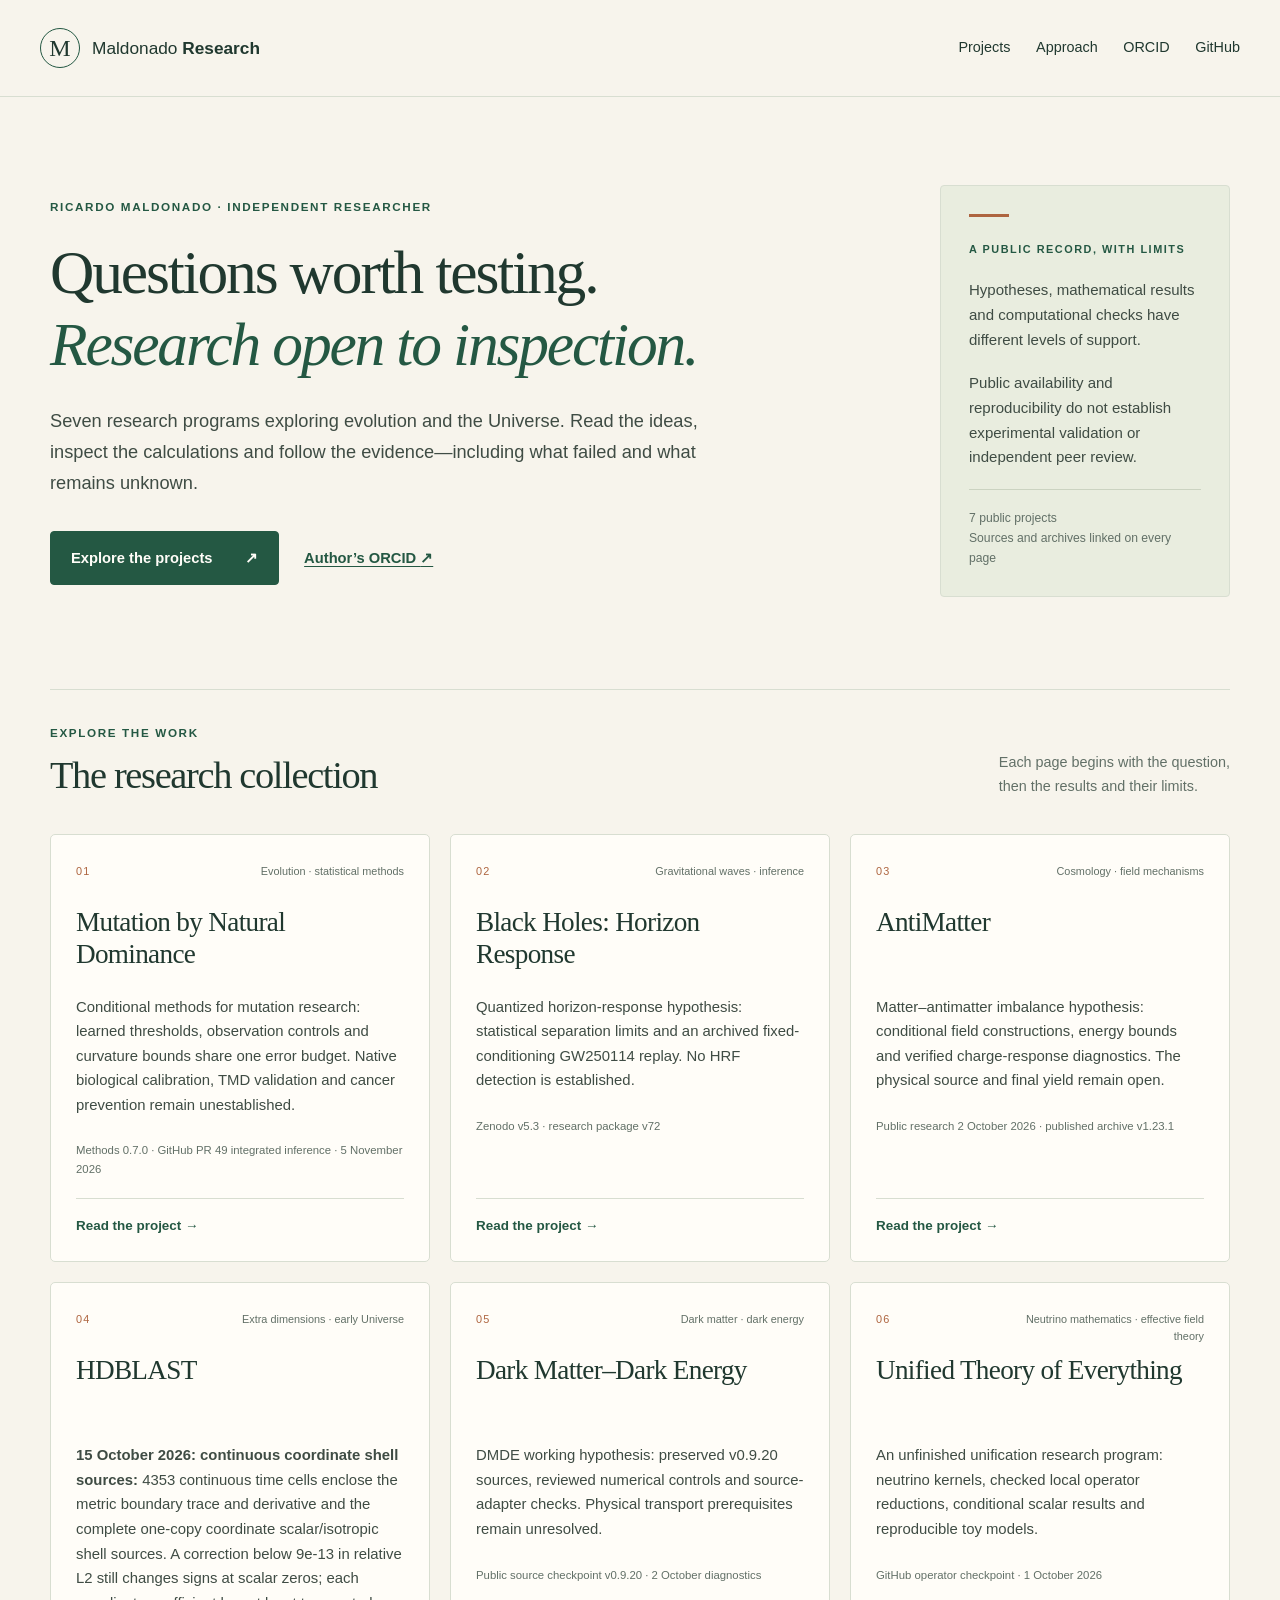
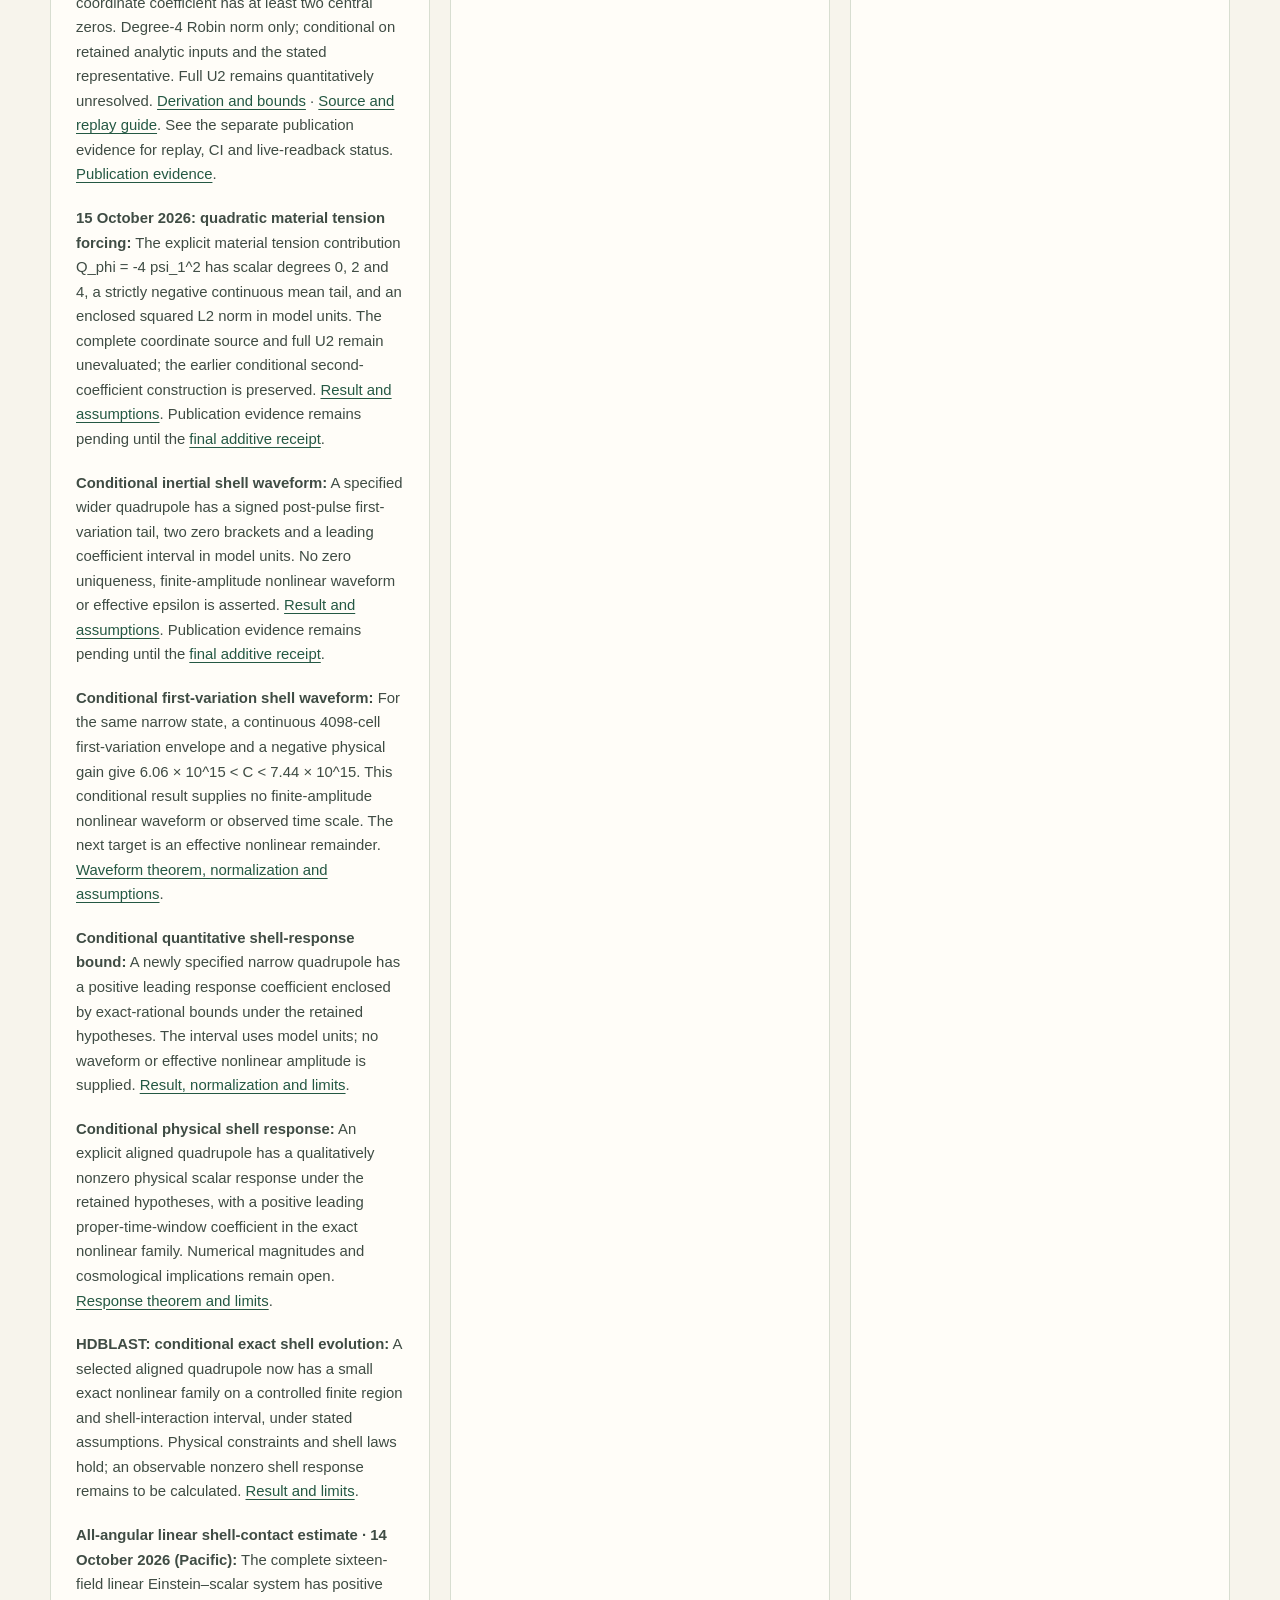
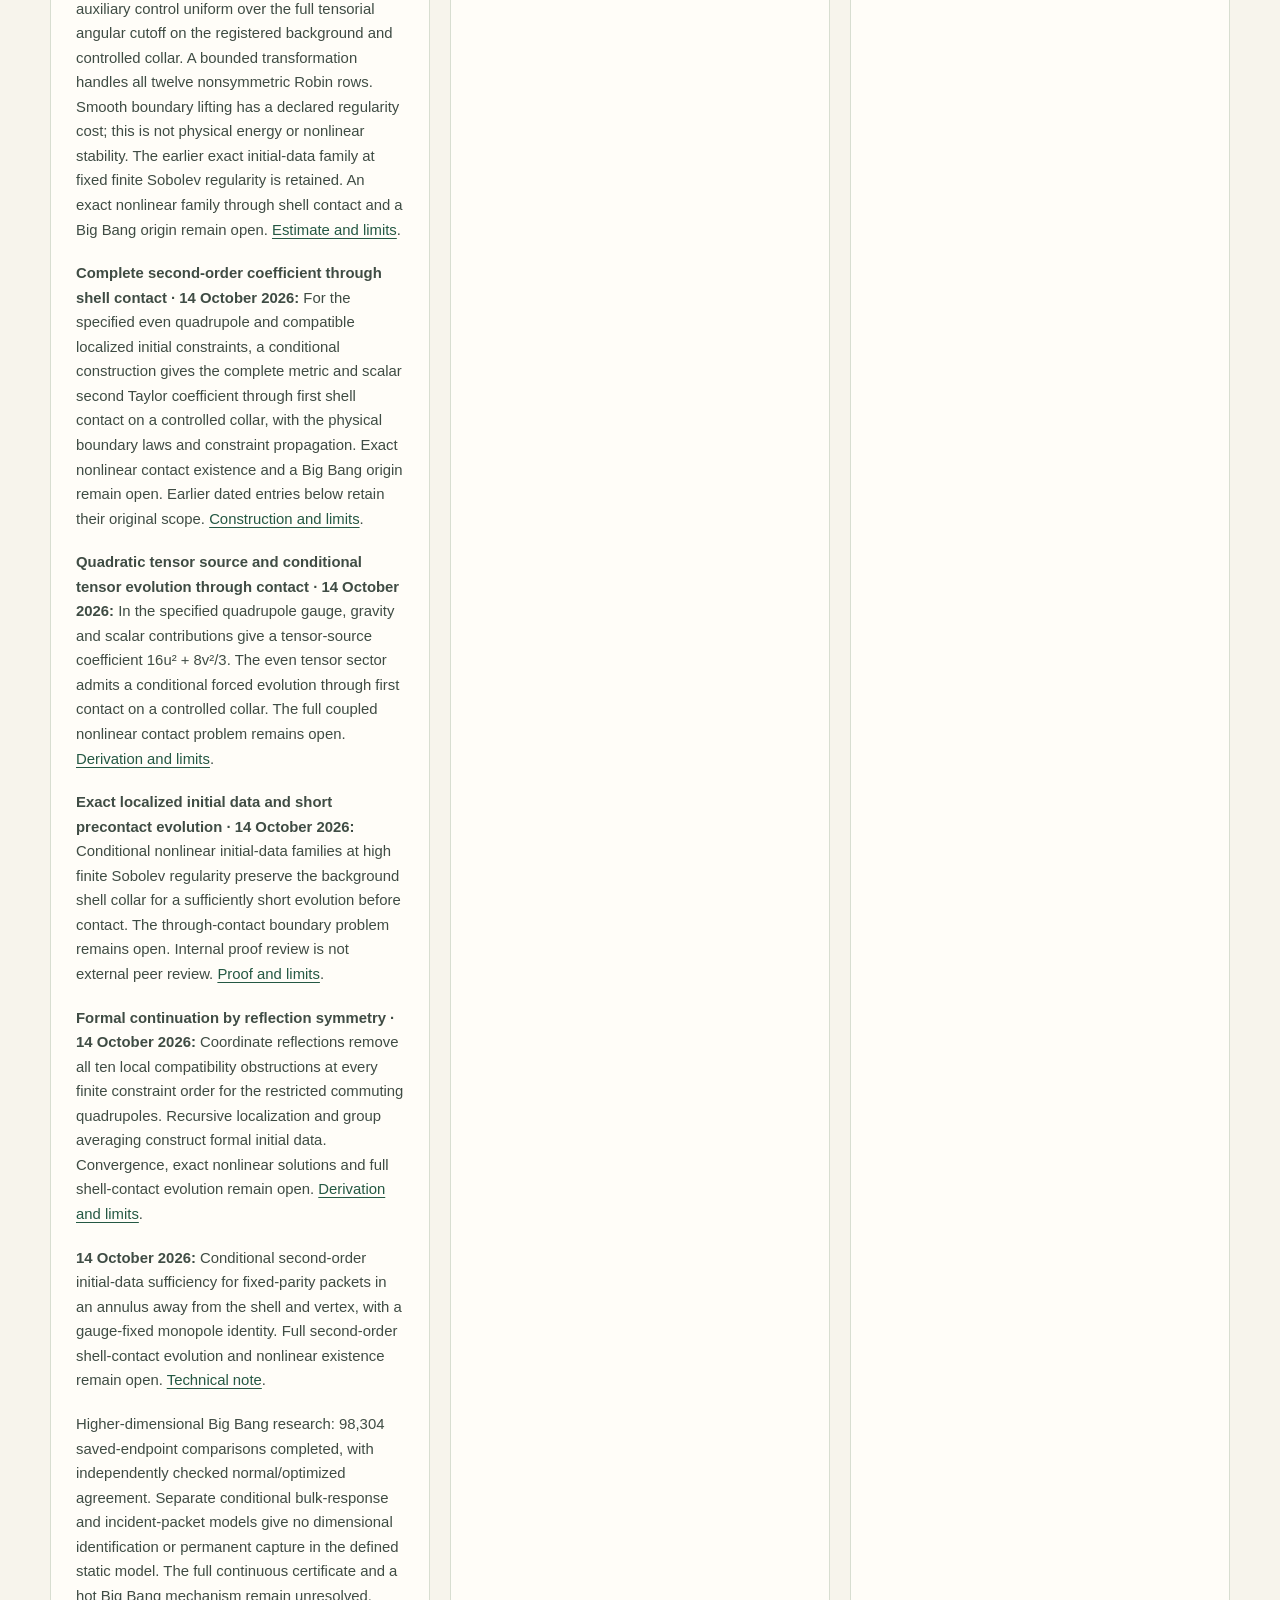
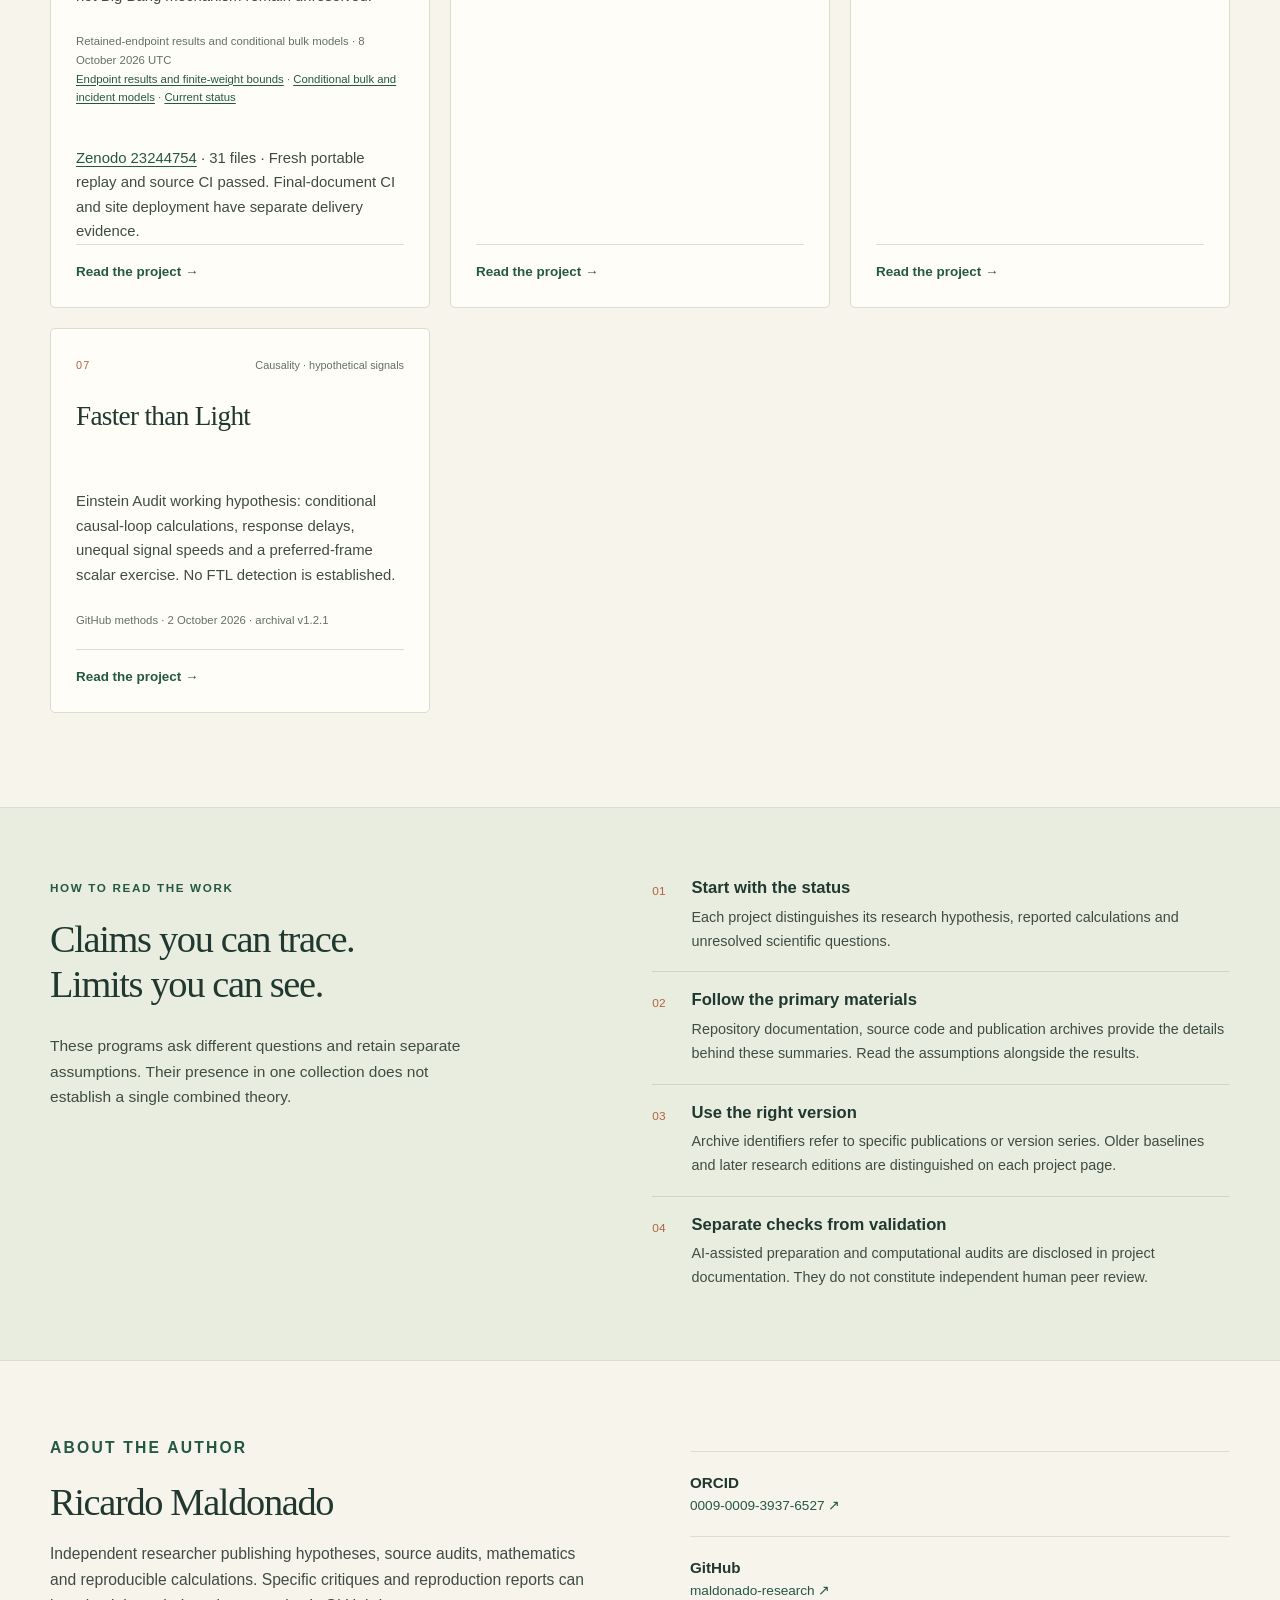
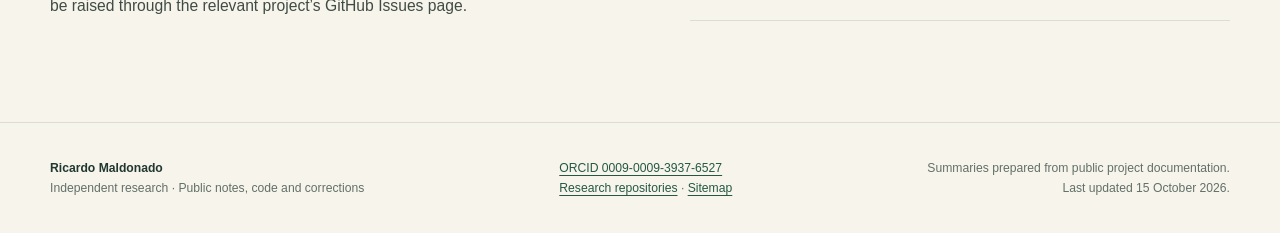
==== commit 564c9067: "Update TMD overview for published methods 0.7.0 and integrated inference" ====
--- a/index.html
+++ b/index.html
@@ -20,7 +20,7 @@
   <meta name="twitter:title" content="Maldonado Research | Ricardo Maldonado’s public research">
   <meta name="twitter:description" content="Explore Ricardo Maldonado’s seven public research projects: evolutionary tests, black holes, antimatter, extra dimensions, dark matter–dark energy, unification and faster-than-light hypotheses.">
   <link rel="stylesheet" href="./styles.css">
-  <script type="application/ld+json">{"@context": "https://schema.org", "@graph": [{"@type": "Person", "@id": "https://maldonado-research.github.io/#author", "name": "Ricardo Maldonado", "identifier": "https://orcid.org/0009-0009-3937-6527", "sameAs": ["https://orcid.org/0009-0009-3937-6527", "https://github.com/maldonado-research/"]}, {"@type": "WebSite", "@id": "https://maldonado-research.github.io/#website", "url": "https://maldonado-research.github.io/", "name": "Maldonado Research", "inLanguage": "en", "creator": {"@id": "https://maldonado-research.github.io/#author"}}, {"@type": "CollectionPage", "@id": "https://maldonado-research.github.io/#collection", "url": "https://maldonado-research.github.io/", "name": "Maldonado Research — public research projects", "description": "Seven public research programs with readable summaries, source code, archives, assumptions and limitations.", "isPartOf": {"@id": "https://maldonado-research.github.io/#website"}, "about": {"@id": "https://maldonado-research.github.io/#author"}, "hasPart": [{"@type": "CreativeWork", "@id": "https://maldonado-research.github.io/projects/tmd/#research", "name": "Mutation by Natural Dominance", "url": "https://maldonado-research.github.io/projects/tmd/", "description": "Exploratory mutation research: a source-supported barcode identity contract and a structural table preflight. A complete matched Wsp/Aws/Mws panel remains unavailable. Biological validation and cancer prevention remain unestablished.", "version": "Methods 0.6.0; GitHub R43 barcode identity contract and structural preflight 16 October 2026", "dateModified": "2026-10-16", "isBasedOn": "https://github.com/maldonado-research/TMD/blob/41cbb0554dca39bc2e053b726a73e32b4fb8537c/research/CONTINUATION_HANDOFF_2026-10-16_R43.md", "subjectOf": [{"@type": "CreativeWork", "url": "https://github.com/maldonado-research/TMD/blob/41cbb0554dca39bc2e053b726a73e32b4fb8537c/research/CONTINUATION_HANDOFF_2026-10-16_R43.md", "name": "R43 barcode identity contract and structural preflight"}, {"@type": "CreativeWork", "url": "https://github.com/maldonado-research/TMD/blob/41cbb0554dca39bc2e053b726a73e32b4fb8537c/research/barcode_identity_audit/REPORT.md", "name": "Source-supported barcode observation and classification contract"}, {"@type": "CreativeWork", "url": "https://github.com/maldonado-research/TMD/blob/41cbb0554dca39bc2e053b726a73e32b4fb8537c/research/barcode_identity_audit/preflight.py", "name": "Original structural preflight for explicitly keyed tables"}, {"@type": "CreativeWork", "url": "https://github.com/maldonado-research/TMD/blob/41cbb0554dca39bc2e053b726a73e32b4fb8537c/research/barcode_identity_audit/VALIDATION_CONTRACT.json", "name": "Preflight input requirements, verification and biological limits"}, {"@type": "CreativeWork", "url": "https://github.com/maldonado-research/TMD/blob/4fd168b69ad73b7af2ff9a55ff3a114b7b972239/research/CONTINUATION_HANDOFF_2026-10-16_R42.md", "name": "R42 rendered outputs and binned-plot correction"}, {"@type": "CreativeWork", "url": "https://github.com/maldonado-research/TMD/blob/4fd168b69ad73b7af2ff9a55ff3a114b7b972239/research/rendered_notebook_audit/REPORT.md", "name": "Authenticated stored summary and binned Figure 7 recipe"}, {"@type": "CreativeWork", "url": "https://github.com/maldonado-research/TMD/blob/4fd168b69ad73b7af2ff9a55ff3a114b7b972239/research/rendered_notebook_audit/AUDIT.json", "name": "Stored row definitions, source anchors and execution limits"}, {"@type": "CreativeWork", "url": "https://github.com/maldonado-research/TMD/blob/4fd168b69ad73b7af2ff9a55ff3a114b7b972239/research/rendered_notebook_audit/WATCH.md", "name": "Separate 2026 BASIL fitness-inference and mutation-birth assessment"}, {"@type": "CreativeWork", "url": "https://github.com/maldonado-research/TMD/blob/a5af5789c4eda02d046009d1e87233d20b0787cf/research/CONTINUATION_HANDOFF_2026-10-15_R41.md", "name": "R41 conditional clone bounds and recent source assessment"}, {"@type": "CreativeWork", "url": "https://github.com/maldonado-research/TMD/blob/a5af5789c4eda02d046009d1e87233d20b0787cf/research/clone_weight_sensitivity/REPORT.md", "name": "Conditional sensitivity to repeated clone means"}, {"@type": "CreativeWork", "url": "https://github.com/maldonado-research/TMD/blob/a5af5789c4eda02d046009d1e87233d20b0787cf/research/clone_weight_sensitivity/BOUNDS_CONTRACT.json", "name": "Conditional bound assumptions, exact formulas and source anchors"}, {"@type": "CreativeWork", "url": "https://github.com/maldonado-research/TMD/blob/a5af5789c4eda02d046009d1e87233d20b0787cf/research/clone_weight_sensitivity/WATCH.md", "name": "Separate April 2026 yeast growth–mutation source assessment"}, {"@type": "CreativeWork", "url": "https://github.com/maldonado-research/TMD/blob/fa980e3110b76951f22238eb6ef22d62a2b2fccb/research/CONTINUATION_HANDOFF_2026-10-15_R40.md", "name": "R40 fitness pipeline and source-record audit"}, {"@type": "CreativeWork", "url": "https://github.com/maldonado-research/TMD/blob/edb338d103d0980da6e04a22a8bba3895dbfa908/research/CONTINUATION_HANDOFF_2026-10-15_R39.md", "name": "R39 fitness validation and mutation-rate inference assessment"}, {"@type": "CreativeWork", "url": "https://github.com/maldonado-research/TMD/blob/7c982e17c2f5915c730e26f2da3b42065cb02ca9/research/CONTINUATION_HANDOFF_2026-10-15_R38.md", "name": "R38 reporter validation and mutation-origin admission assessment"}, {"@type": "CreativeWork", "url": "https://github.com/maldonado-research/TMD/blob/36fe856473bf72ec77f0a100ddb02bbdce6ccf53/research/CONTINUATION_HANDOFF_2026-10-14_R36.md", "name": "Earlier R36 source-processing and native cell-state assessment"}, {"@type": "CreativeWork", "url": "https://github.com/maldonado-research/TMD/blob/36fe856473bf72ec77f0a100ddb02bbdce6ccf53/research/CONTINUATION_HANDOFF_2026-10-14_R36.md", "name": "R36 processing and native cell-state source assessment"}, {"@type": "CreativeWork", "url": "https://github.com/maldonado-research/TMD/blob/d89f49ec017905c46e0f62d0a3aaadfb3c58981c/research/calibration_sample_provenance/REPORT.md", "name": "Earlier R35 official sample-provenance assessment"}, {"@type": "CreativeWork", "url": "https://github.com/maldonado-research/TMD/blob/d89f49ec017905c46e0f62d0a3aaadfb3c58981c/research/calibration_sample_provenance/REPORT.md", "name": "R35 official run and sample provenance assessment"}, {"@type": "CreativeWork", "url": "https://github.com/maldonado-research/TMD/blob/513e75a207286edd139f0341f975b3100c7470fa/research/calibration_source_replay/REPORT.md", "name": "Earlier R34 processed-source calibration replay"}, {"@type": "CreativeWork", "url": "https://github.com/maldonado-research/TMD/blob/513e75a207286edd139f0341f975b3100c7470fa/research/calibration_source_replay/REPORT.md", "name": "R34 authenticated processed-source calibration replay"}, {"@type": "CreativeWork", "url": "https://github.com/maldonado-research/TMD/blob/900eae53c72de8da6d8892bf224fd1dafeb379a4/research/calibration_resource/REPORT.md", "name": "Earlier R33 implemented DNA-calibration resource assessment"}, {"@type": "CreativeWork", "url": "https://github.com/maldonado-research/TMD/blob/900eae53c72de8da6d8892bf224fd1dafeb379a4/research/calibration_resource/REPORT.md", "name": "R33 implemented DNA-standard calibration resources and entry stages"}, {"@type": "CreativeWork", "url": "https://github.com/maldonado-research/TMD/blob/ece37805c75b533eb85d2f754d4bf049e2ac75c7/research/barcoded_assay_methods/REPORT.md", "name": "Earlier R32 calibration and mechanism-identifiability assessment"}, {"@type": "CreativeWork", "url": "https://github.com/maldonado-research/TMD/blob/ece37805c75b533eb85d2f754d4bf049e2ac75c7/research/barcoded_assay_methods/REPORT.md", "name": "R32 HiDenSeq calibration and mechanism-identifiability assessment"}, {"@type": "CreativeWork", "url": "https://github.com/maldonado-research/TMD/blob/53332655243d24feab79eb127964f3317ea048d4/research/reporting_record_assessment/REPORT.md", "name": "Earlier R31 source reporting and applicability assessment"}, {"@type": "CreativeWork", "url": "https://github.com/maldonado-research/TMD/blob/53332655243d24feab79eb127964f3317ea048d4/research/reporting_record_assessment/REPORT.md", "name": "R31 reporting-form and author-response applicability assessment"}, {"@type": "CreativeWork", "url": "https://github.com/maldonado-research/TMD/blob/53332655243d24feab79eb127964f3317ea048d4/research/barcoded_assay_lead/REPORT.md", "name": "R31 recent HiDenSeq method lead — native transport unadmitted"}, {"@type": "CreativeWork", "url": "https://github.com/maldonado-research/TMD/blob/e361888e6f7691d1b35726347c4e8855e11c5003/research/stock_context_assessment/REPORT.md", "name": "Earlier R30 primary stock-context assessment"}, {"@type": "CreativeWork", "url": "https://github.com/maldonado-research/TMD/blob/e361888e6f7691d1b35726347c4e8855e11c5003/research/stock_context_assessment/REPORT.md", "name": "R30 primary stock-context assessment"}, {"@type": "CreativeWork", "url": "https://github.com/maldonado-research/TMD/blob/e361888e6f7691d1b35726347c4e8855e11c5003/research/calculation_record_assessment/REPORT.md", "name": "R30 source-calculation records and conditional weights-only constraint"}, {"@type": "CreativeWork", "url": "https://github.com/maldonado-research/TMD/blob/043ea8c46d7d0df2eca93cfc0dfdeed23d134a8d/research/source_join_resolution/REPORT.md", "name": "Earlier R29 reference-coordinate and source-join assessment"}, {"@type": "CreativeWork", "url": "https://github.com/maldonado-research/TMD/blob/043ea8c46d7d0df2eca93cfc0dfdeed23d134a8d/research/source_join_resolution/REPORT.md", "name": "R29 reference-coordinate and source-join assessment"}, {"@type": "CreativeWork", "url": "https://github.com/maldonado-research/TMD/blob/043ea8c46d7d0df2eca93cfc0dfdeed23d134a8d/research/summary_reconciliation/REPORT.md", "name": "R29 conditional fitness-summary reconciliation — intended aggregation unresolved"}, {"@type": "CreativeWork", "url": "https://github.com/maldonado-research/TMD/blob/570a46fd59a4dbe8d9e5104219e32f8ddf09df7f/research/matched_source_feasibility/REPORT.md", "name": "Earlier R28 source and feasibility checkpoint"}, {"@type": "CreativeWork", "url": "https://github.com/maldonado-research/TMD/blob/570a46fd59a4dbe8d9e5104219e32f8ddf09df7f/research/matched_source_feasibility/REPORT.md", "name": "R28 historical source, molecular classifier and exact-workbook assessment"}, {"@type": "CreativeWork", "url": "https://github.com/maldonado-research/TMD/blob/570a46fd59a4dbe8d9e5104219e32f8ddf09df7f/research/qualified_review_packet/REPORT.md", "name": "R28 practical qualified-review preparation — actual inputs unresolved"}, {"@type": "CreativeWork", "url": "https://github.com/maldonado-research/TMD/blob/9a325d9075a08686d61b5d2c35abd74656fb9ec8/research/strain_unit_map/REPORT.md", "name": "R27 strain and experimental-unit map — complete matched panel unavailable"}, {"@type": "CreativeWork", "url": "https://github.com/maldonado-research/TMD/blob/9a325d9075a08686d61b5d2c35abd74656fb9ec8/research/establishment_controls/REPORT.md", "name": "R27 phase-specific measurement and ecological control requirements"}, {"@type": "CreativeWork", "url": "https://github.com/maldonado-research/TMD/blob/daa7dda8273003829e7adcd7a464e1baad202307/research/benchmark_decision/README.md", "name": "R26 replay cost and independent-truth decision — PTATO benchmarking parked"}, {"@type": "CreativeWork", "url": "https://github.com/maldonado-research/TMD/blob/daa7dda8273003829e7adcd7a464e1baad202307/research/bacterial_panel_leads/REPORT.md", "name": "R26 licensed bacterial resource and source arithmetic — no matched panel admitted"}, {"@type": "CreativeWork", "url": "https://github.com/maldonado-research/TMD/blob/8bd3fe66e49025aadf8d8a67c7de6b2fafc1a20e/research/processed_input_audit/README.md", "name": "R25 scoped catalogues and exact callability-summary arithmetic — no variant recovery replay"}, {"@type": "CreativeWork", "url": "https://github.com/maldonado-research/TMD/blob/8bd3fe66e49025aadf8d8a67c7de6b2fafc1a20e/research/genotype_denominators/README.md", "name": "R25 conditional denominator audit — constructed examples, actual study effects unknown"}, {"@type": "CreativeWork", "url": "https://github.com/maldonado-research/TMD/blob/8bf7ae05158623b3731e69502d4ad7d5f8da365d/research/processed_metadata/README.md", "name": "Authenticated PTATO metadata — no numerical variant or origin benchmark"}, {"@type": "CreativeWork", "url": "https://github.com/maldonado-research/TMD/blob/8bf7ae05158623b3731e69502d4ad7d5f8da365d/research/source_watch/2026-10-08/README.md", "name": "Unreviewed mutation-bias preprint assessment — establishment, fixation and incomplete multi-route forecast"}, {"@type": "CreativeWork", "url": "https://zenodo.org/records/23219776", "name": "Methods archive 0.6.0 — 1 October snapshot"}, {"@type": "CreativeWork", "url": "https://github.com/maldonado-research/TMD/blob/1f61b434162ef0ddad086479897ab046071d2c1a/research/artifact_admission/README.md", "name": "Earlier R23 PTATO artifact review"}, {"@type": "CreativeWork", "url": "https://github.com/maldonado-research/TMD/blob/8bf7ae05158623b3731e69502d4ad7d5f8da365d/research/processed_metadata/README.md", "name": "Earlier R24 primary metadata checkpoint"}, {"@type": "CreativeWork", "url": "https://github.com/maldonado-research/TMD/blob/8bd3fe66e49025aadf8d8a67c7de6b2fafc1a20e/research/processed_input_audit/README.md", "name": "Earlier R25 scoped input checkpoint"}, {"@type": "CreativeWork", "url": "https://github.com/maldonado-research/TMD/blob/daa7dda8273003829e7adcd7a464e1baad202307/research/benchmark_decision/README.md", "name": "Earlier R26 replay and truth checkpoint"}, {"@type": "CreativeWork", "url": "https://github.com/maldonado-research/TMD/blob/9a325d9075a08686d61b5d2c35abd74656fb9ec8/research/strain_unit_map/REPORT.md", "name": "Earlier R27 strain and control checkpoint"}]}, {"@type": "CreativeWork", "@id": "https://maldonado-research.github.io/projects/black-holes-hrf/#research", "name": "Black Holes: Horizon Response", "url": "https://maldonado-research.github.io/projects/black-holes-hrf/"}, {"@type": "CreativeWork", "@id": "https://maldonado-research.github.io/projects/antimatter/#research", "name": "AntiMatter", "url": "https://maldonado-research.github.io/projects/antimatter/"}, {"@type": "CreativeWork", "@id": "https://maldonado-research.github.io/projects/hdblast/#research", "name": "HDBLAST", "url": "https://maldonado-research.github.io/projects/hdblast/", "description": "HDBLAST: a compact rotating quadrupole has a second-order obstruction to a parameter-C² exact Einstein–scalar shell family with full matching. Passing the symmetry tests does not prove nonlinear existence.", "version": "2026.10.13-shell-noether (GitHub checkpoint)", "dateModified": "2026-10-13", "isBasedOn": "https://github.com/maldonado-research/HDblast/tree/main/research/HDBLAST_SHELL_NOETHER_20261013", "subjectOf": [{"@type": "CreativeWork", "url": "https://github.com/maldonado-research/HDblast/blob/main/research/HDBLAST_SHELL_NOETHER_20261013/manuscript/SHELL_NOETHER.pdf", "name": "A rotational obstruction to nonlinear continuation of Einstein–scalar shell perturbations"}, {"@type": "CreativeWork", "url": "https://github.com/maldonado-research/HDblast/tree/main/research/HDBLAST_SHELL_NOETHER_20261013", "name": "GitHub-only shell Noether checkpoint, with no separate Zenodo edition"}, {"@type": "CreativeWork", "url": "https://github.com/maldonado-research/HDblast/blob/main/research/HDBLAST_SHELL_NOETHER_20261013/RESULTS.md", "name": "Exact-family obstruction, restricted commuting criterion, verification and limits"}, {"@type": "CreativeWork", "url": "https://github.com/maldonado-research/HDblast/blob/main/research/HDBLAST_REGULAR_SHELL_CONTACT_20261013/manuscript/SHELL_CONTACT.pdf", "name": "Smooth Einstein–scalar perturbations through timelike shell contact"}, {"@type": "CreativeWork", "url": "https://github.com/maldonado-research/HDblast/tree/main/research/HDBLAST_REGULAR_SHELL_CONTACT_20261013", "name": "GitHub-only shell-contact checkpoint, with no separate Zenodo edition"}, {"@type": "CreativeWork", "url": "https://github.com/maldonado-research/HDblast/blob/main/research/HDBLAST_REGULAR_SHELL_CONTACT_20261013/RESULTS.md", "name": "Finite-angular smooth family, complete junctions, conserved total pairing and limits"}, {"@type": "CreativeWork", "url": "https://doi.org/10.5281/zenodo.23335485", "name": "Latest archived spectral edition, 2026.10.13-regular-shell-spectra"}]}, {"@type": "CreativeWork", "@id": "https://maldonado-research.github.io/projects/dmde/#research", "name": "Dark Matter–Dark Energy", "url": "https://maldonado-research.github.io/projects/dmde/"}, {"@type": "CreativeWork", "@id": "https://maldonado-research.github.io/projects/unified-theory-of-everything/#research", "name": "Unified Theory of Everything", "url": "https://maldonado-research.github.io/projects/unified-theory-of-everything/", "version": "GitHub operator checkpoint · 1 October 2026", "dateModified": "2026-10-02"}, {"@type": "CreativeWork", "@id": "https://maldonado-research.github.io/projects/faster-than-light/#research", "name": "Faster than Light", "url": "https://maldonado-research.github.io/projects/faster-than-light/"}], "dateModified": "2026-10-08"}]}</script>
+  <script type="application/ld+json">{"@context": "https://schema.org", "@graph": [{"@type": "Person", "@id": "https://maldonado-research.github.io/#author", "name": "Ricardo Maldonado", "identifier": "https://orcid.org/0009-0009-3937-6527", "sameAs": ["https://orcid.org/0009-0009-3937-6527", "https://github.com/maldonado-research/"]}, {"@type": "WebSite", "@id": "https://maldonado-research.github.io/#website", "url": "https://maldonado-research.github.io/", "name": "Maldonado Research", "inLanguage": "en", "creator": {"@id": "https://maldonado-research.github.io/#author"}}, {"@type": "CollectionPage", "@id": "https://maldonado-research.github.io/#collection", "url": "https://maldonado-research.github.io/", "name": "Maldonado Research — public research projects", "description": "Seven public research programs with readable summaries, source code, archives, assumptions and limitations.", "isPartOf": {"@id": "https://maldonado-research.github.io/#website"}, "about": {"@id": "https://maldonado-research.github.io/#author"}, "hasPart": [{"@type": "CreativeWork", "@id": "https://maldonado-research.github.io/projects/tmd/#research", "name": "Mutation by Natural Dominance", "url": "https://maldonado-research.github.io/projects/tmd/", "description": "Conditional methods for mutation research: learned thresholds, observation controls and curvature bounds share one error budget. Native biological calibration, TMD validation and cancer prevention remain unestablished.", "version": "Methods 0.7.0; GitHub PR 49 integrated threshold and observation inference, 5 November 2026", "dateModified": "2026-11-05", "isBasedOn": "https://github.com/maldonado-research/TMD/blob/6ee37825927225fb86ce0251c04e4bf156c6a92b/research/integrated_inference/README.md", "subjectOf": [{"@type": "CreativeWork", "url": "https://doi.org/10.5281/zenodo.23970140", "name": "Methods 0.7.0: conditional observation and control inference"}, {"@type": "CreativeWork", "url": "https://github.com/maldonado-research/TMD/blob/6ee37825927225fb86ce0251c04e4bf156c6a92b/research/integrated_inference/README.md", "name": "PR 49: one error budget from learned thresholds to common curvature"}, {"@type": "CreativeWork", "url": "https://github.com/maldonado-research/TMD/blob/6ee37825927225fb86ce0251c04e4bf156c6a92b/research/integrated_inference/INDEPENDENT_INTEGRATION_REVIEW.md", "name": "Independent internal review of conditional integrated inference"}, {"@type": "CreativeWork", "url": "https://github.com/maldonado-research/TMD/blob/41cbb0554dca39bc2e053b726a73e32b4fb8537c/research/CONTINUATION_HANDOFF_2026-10-16_R43.md", "name": "R43 barcode identity contract and structural preflight"}, {"@type": "CreativeWork", "url": "https://github.com/maldonado-research/TMD/blob/41cbb0554dca39bc2e053b726a73e32b4fb8537c/research/barcode_identity_audit/REPORT.md", "name": "Source-supported barcode observation and classification contract"}, {"@type": "CreativeWork", "url": "https://github.com/maldonado-research/TMD/blob/41cbb0554dca39bc2e053b726a73e32b4fb8537c/research/barcode_identity_audit/preflight.py", "name": "Original structural preflight for explicitly keyed tables"}, {"@type": "CreativeWork", "url": "https://github.com/maldonado-research/TMD/blob/41cbb0554dca39bc2e053b726a73e32b4fb8537c/research/barcode_identity_audit/VALIDATION_CONTRACT.json", "name": "Preflight input requirements, verification and biological limits"}, {"@type": "CreativeWork", "url": "https://github.com/maldonado-research/TMD/blob/4fd168b69ad73b7af2ff9a55ff3a114b7b972239/research/CONTINUATION_HANDOFF_2026-10-16_R42.md", "name": "R42 rendered outputs and binned-plot correction"}, {"@type": "CreativeWork", "url": "https://github.com/maldonado-research/TMD/blob/4fd168b69ad73b7af2ff9a55ff3a114b7b972239/research/rendered_notebook_audit/REPORT.md", "name": "Authenticated stored summary and binned Figure 7 recipe"}, {"@type": "CreativeWork", "url": "https://github.com/maldonado-research/TMD/blob/4fd168b69ad73b7af2ff9a55ff3a114b7b972239/research/rendered_notebook_audit/AUDIT.json", "name": "Stored row definitions, source anchors and execution limits"}, {"@type": "CreativeWork", "url": "https://github.com/maldonado-research/TMD/blob/4fd168b69ad73b7af2ff9a55ff3a114b7b972239/research/rendered_notebook_audit/WATCH.md", "name": "Separate 2026 BASIL fitness-inference and mutation-birth assessment"}, {"@type": "CreativeWork", "url": "https://github.com/maldonado-research/TMD/blob/a5af5789c4eda02d046009d1e87233d20b0787cf/research/CONTINUATION_HANDOFF_2026-10-15_R41.md", "name": "R41 conditional clone bounds and recent source assessment"}, {"@type": "CreativeWork", "url": "https://github.com/maldonado-research/TMD/blob/a5af5789c4eda02d046009d1e87233d20b0787cf/research/clone_weight_sensitivity/REPORT.md", "name": "Conditional sensitivity to repeated clone means"}, {"@type": "CreativeWork", "url": "https://github.com/maldonado-research/TMD/blob/a5af5789c4eda02d046009d1e87233d20b0787cf/research/clone_weight_sensitivity/BOUNDS_CONTRACT.json", "name": "Conditional bound assumptions, exact formulas and source anchors"}, {"@type": "CreativeWork", "url": "https://github.com/maldonado-research/TMD/blob/a5af5789c4eda02d046009d1e87233d20b0787cf/research/clone_weight_sensitivity/WATCH.md", "name": "Separate April 2026 yeast growth–mutation source assessment"}, {"@type": "CreativeWork", "url": "https://github.com/maldonado-research/TMD/blob/fa980e3110b76951f22238eb6ef22d62a2b2fccb/research/CONTINUATION_HANDOFF_2026-10-15_R40.md", "name": "R40 fitness pipeline and source-record audit"}, {"@type": "CreativeWork", "url": "https://github.com/maldonado-research/TMD/blob/edb338d103d0980da6e04a22a8bba3895dbfa908/research/CONTINUATION_HANDOFF_2026-10-15_R39.md", "name": "R39 fitness validation and mutation-rate inference assessment"}, {"@type": "CreativeWork", "url": "https://github.com/maldonado-research/TMD/blob/7c982e17c2f5915c730e26f2da3b42065cb02ca9/research/CONTINUATION_HANDOFF_2026-10-15_R38.md", "name": "R38 reporter validation and mutation-origin admission assessment"}, {"@type": "CreativeWork", "url": "https://github.com/maldonado-research/TMD/blob/36fe856473bf72ec77f0a100ddb02bbdce6ccf53/research/CONTINUATION_HANDOFF_2026-10-14_R36.md", "name": "Earlier R36 source-processing and native cell-state assessment"}, {"@type": "CreativeWork", "url": "https://github.com/maldonado-research/TMD/blob/36fe856473bf72ec77f0a100ddb02bbdce6ccf53/research/CONTINUATION_HANDOFF_2026-10-14_R36.md", "name": "R36 processing and native cell-state source assessment"}, {"@type": "CreativeWork", "url": "https://github.com/maldonado-research/TMD/blob/d89f49ec017905c46e0f62d0a3aaadfb3c58981c/research/calibration_sample_provenance/REPORT.md", "name": "Earlier R35 official sample-provenance assessment"}, {"@type": "CreativeWork", "url": "https://github.com/maldonado-research/TMD/blob/d89f49ec017905c46e0f62d0a3aaadfb3c58981c/research/calibration_sample_provenance/REPORT.md", "name": "R35 official run and sample provenance assessment"}, {"@type": "CreativeWork", "url": "https://github.com/maldonado-research/TMD/blob/513e75a207286edd139f0341f975b3100c7470fa/research/calibration_source_replay/REPORT.md", "name": "Earlier R34 processed-source calibration replay"}, {"@type": "CreativeWork", "url": "https://github.com/maldonado-research/TMD/blob/513e75a207286edd139f0341f975b3100c7470fa/research/calibration_source_replay/REPORT.md", "name": "R34 authenticated processed-source calibration replay"}, {"@type": "CreativeWork", "url": "https://github.com/maldonado-research/TMD/blob/900eae53c72de8da6d8892bf224fd1dafeb379a4/research/calibration_resource/REPORT.md", "name": "Earlier R33 implemented DNA-calibration resource assessment"}, {"@type": "CreativeWork", "url": "https://github.com/maldonado-research/TMD/blob/900eae53c72de8da6d8892bf224fd1dafeb379a4/research/calibration_resource/REPORT.md", "name": "R33 implemented DNA-standard calibration resources and entry stages"}, {"@type": "CreativeWork", "url": "https://github.com/maldonado-research/TMD/blob/ece37805c75b533eb85d2f754d4bf049e2ac75c7/research/barcoded_assay_methods/REPORT.md", "name": "Earlier R32 calibration and mechanism-identifiability assessment"}, {"@type": "CreativeWork", "url": "https://github.com/maldonado-research/TMD/blob/ece37805c75b533eb85d2f754d4bf049e2ac75c7/research/barcoded_assay_methods/REPORT.md", "name": "R32 HiDenSeq calibration and mechanism-identifiability assessment"}, {"@type": "CreativeWork", "url": "https://github.com/maldonado-research/TMD/blob/53332655243d24feab79eb127964f3317ea048d4/research/reporting_record_assessment/REPORT.md", "name": "Earlier R31 source reporting and applicability assessment"}, {"@type": "CreativeWork", "url": "https://github.com/maldonado-research/TMD/blob/53332655243d24feab79eb127964f3317ea048d4/research/reporting_record_assessment/REPORT.md", "name": "R31 reporting-form and author-response applicability assessment"}, {"@type": "CreativeWork", "url": "https://github.com/maldonado-research/TMD/blob/53332655243d24feab79eb127964f3317ea048d4/research/barcoded_assay_lead/REPORT.md", "name": "R31 recent HiDenSeq method lead — native transport unadmitted"}, {"@type": "CreativeWork", "url": "https://github.com/maldonado-research/TMD/blob/e361888e6f7691d1b35726347c4e8855e11c5003/research/stock_context_assessment/REPORT.md", "name": "Earlier R30 primary stock-context assessment"}, {"@type": "CreativeWork", "url": "https://github.com/maldonado-research/TMD/blob/e361888e6f7691d1b35726347c4e8855e11c5003/research/stock_context_assessment/REPORT.md", "name": "R30 primary stock-context assessment"}, {"@type": "CreativeWork", "url": "https://github.com/maldonado-research/TMD/blob/e361888e6f7691d1b35726347c4e8855e11c5003/research/calculation_record_assessment/REPORT.md", "name": "R30 source-calculation records and conditional weights-only constraint"}, {"@type": "CreativeWork", "url": "https://github.com/maldonado-research/TMD/blob/043ea8c46d7d0df2eca93cfc0dfdeed23d134a8d/research/source_join_resolution/REPORT.md", "name": "Earlier R29 reference-coordinate and source-join assessment"}, {"@type": "CreativeWork", "url": "https://github.com/maldonado-research/TMD/blob/043ea8c46d7d0df2eca93cfc0dfdeed23d134a8d/research/source_join_resolution/REPORT.md", "name": "R29 reference-coordinate and source-join assessment"}, {"@type": "CreativeWork", "url": "https://github.com/maldonado-research/TMD/blob/043ea8c46d7d0df2eca93cfc0dfdeed23d134a8d/research/summary_reconciliation/REPORT.md", "name": "R29 conditional fitness-summary reconciliation — intended aggregation unresolved"}, {"@type": "CreativeWork", "url": "https://github.com/maldonado-research/TMD/blob/570a46fd59a4dbe8d9e5104219e32f8ddf09df7f/research/matched_source_feasibility/REPORT.md", "name": "Earlier R28 source and feasibility checkpoint"}, {"@type": "CreativeWork", "url": "https://github.com/maldonado-research/TMD/blob/570a46fd59a4dbe8d9e5104219e32f8ddf09df7f/research/matched_source_feasibility/REPORT.md", "name": "R28 historical source, molecular classifier and exact-workbook assessment"}, {"@type": "CreativeWork", "url": "https://github.com/maldonado-research/TMD/blob/570a46fd59a4dbe8d9e5104219e32f8ddf09df7f/research/qualified_review_packet/REPORT.md", "name": "R28 practical qualified-review preparation — actual inputs unresolved"}, {"@type": "CreativeWork", "url": "https://github.com/maldonado-research/TMD/blob/9a325d9075a08686d61b5d2c35abd74656fb9ec8/research/strain_unit_map/REPORT.md", "name": "R27 strain and experimental-unit map — complete matched panel unavailable"}, {"@type": "CreativeWork", "url": "https://github.com/maldonado-research/TMD/blob/9a325d9075a08686d61b5d2c35abd74656fb9ec8/research/establishment_controls/REPORT.md", "name": "R27 phase-specific measurement and ecological control requirements"}, {"@type": "CreativeWork", "url": "https://github.com/maldonado-research/TMD/blob/daa7dda8273003829e7adcd7a464e1baad202307/research/benchmark_decision/README.md", "name": "R26 replay cost and independent-truth decision — PTATO benchmarking parked"}, {"@type": "CreativeWork", "url": "https://github.com/maldonado-research/TMD/blob/daa7dda8273003829e7adcd7a464e1baad202307/research/bacterial_panel_leads/REPORT.md", "name": "R26 licensed bacterial resource and source arithmetic — no matched panel admitted"}, {"@type": "CreativeWork", "url": "https://github.com/maldonado-research/TMD/blob/8bd3fe66e49025aadf8d8a67c7de6b2fafc1a20e/research/processed_input_audit/README.md", "name": "R25 scoped catalogues and exact callability-summary arithmetic — no variant recovery replay"}, {"@type": "CreativeWork", "url": "https://github.com/maldonado-research/TMD/blob/8bd3fe66e49025aadf8d8a67c7de6b2fafc1a20e/research/genotype_denominators/README.md", "name": "R25 conditional denominator audit — constructed examples, actual study effects unknown"}, {"@type": "CreativeWork", "url": "https://github.com/maldonado-research/TMD/blob/8bf7ae05158623b3731e69502d4ad7d5f8da365d/research/processed_metadata/README.md", "name": "Authenticated PTATO metadata — no numerical variant or origin benchmark"}, {"@type": "CreativeWork", "url": "https://github.com/maldonado-research/TMD/blob/8bf7ae05158623b3731e69502d4ad7d5f8da365d/research/source_watch/2026-10-08/README.md", "name": "Unreviewed mutation-bias preprint assessment — establishment, fixation and incomplete multi-route forecast"}, {"@type": "CreativeWork", "url": "https://zenodo.org/records/23219776", "name": "Methods archive 0.6.0 — 1 October snapshot"}, {"@type": "CreativeWork", "url": "https://github.com/maldonado-research/TMD/blob/1f61b434162ef0ddad086479897ab046071d2c1a/research/artifact_admission/README.md", "name": "Earlier R23 PTATO artifact review"}, {"@type": "CreativeWork", "url": "https://github.com/maldonado-research/TMD/blob/8bf7ae05158623b3731e69502d4ad7d5f8da365d/research/processed_metadata/README.md", "name": "Earlier R24 primary metadata checkpoint"}, {"@type": "CreativeWork", "url": "https://github.com/maldonado-research/TMD/blob/8bd3fe66e49025aadf8d8a67c7de6b2fafc1a20e/research/processed_input_audit/README.md", "name": "Earlier R25 scoped input checkpoint"}, {"@type": "CreativeWork", "url": "https://github.com/maldonado-research/TMD/blob/daa7dda8273003829e7adcd7a464e1baad202307/research/benchmark_decision/README.md", "name": "Earlier R26 replay and truth checkpoint"}, {"@type": "CreativeWork", "url": "https://github.com/maldonado-research/TMD/blob/9a325d9075a08686d61b5d2c35abd74656fb9ec8/research/strain_unit_map/REPORT.md", "name": "Earlier R27 strain and control checkpoint"}]}, {"@type": "CreativeWork", "@id": "https://maldonado-research.github.io/projects/black-holes-hrf/#research", "name": "Black Holes: Horizon Response", "url": "https://maldonado-research.github.io/projects/black-holes-hrf/"}, {"@type": "CreativeWork", "@id": "https://maldonado-research.github.io/projects/antimatter/#research", "name": "AntiMatter", "url": "https://maldonado-research.github.io/projects/antimatter/"}, {"@type": "CreativeWork", "@id": "https://maldonado-research.github.io/projects/hdblast/#research", "name": "HDBLAST", "url": "https://maldonado-research.github.io/projects/hdblast/", "description": "HDBLAST: a compact rotating quadrupole has a second-order obstruction to a parameter-C² exact Einstein–scalar shell family with full matching. Passing the symmetry tests does not prove nonlinear existence.", "version": "2026.10.13-shell-noether (GitHub checkpoint)", "dateModified": "2026-10-13", "isBasedOn": "https://github.com/maldonado-research/HDblast/tree/main/research/HDBLAST_SHELL_NOETHER_20261013", "subjectOf": [{"@type": "CreativeWork", "url": "https://github.com/maldonado-research/HDblast/blob/main/research/HDBLAST_SHELL_NOETHER_20261013/manuscript/SHELL_NOETHER.pdf", "name": "A rotational obstruction to nonlinear continuation of Einstein–scalar shell perturbations"}, {"@type": "CreativeWork", "url": "https://github.com/maldonado-research/HDblast/tree/main/research/HDBLAST_SHELL_NOETHER_20261013", "name": "GitHub-only shell Noether checkpoint, with no separate Zenodo edition"}, {"@type": "CreativeWork", "url": "https://github.com/maldonado-research/HDblast/blob/main/research/HDBLAST_SHELL_NOETHER_20261013/RESULTS.md", "name": "Exact-family obstruction, restricted commuting criterion, verification and limits"}, {"@type": "CreativeWork", "url": "https://github.com/maldonado-research/HDblast/blob/main/research/HDBLAST_REGULAR_SHELL_CONTACT_20261013/manuscript/SHELL_CONTACT.pdf", "name": "Smooth Einstein–scalar perturbations through timelike shell contact"}, {"@type": "CreativeWork", "url": "https://github.com/maldonado-research/HDblast/tree/main/research/HDBLAST_REGULAR_SHELL_CONTACT_20261013", "name": "GitHub-only shell-contact checkpoint, with no separate Zenodo edition"}, {"@type": "CreativeWork", "url": "https://github.com/maldonado-research/HDblast/blob/main/research/HDBLAST_REGULAR_SHELL_CONTACT_20261013/RESULTS.md", "name": "Finite-angular smooth family, complete junctions, conserved total pairing and limits"}, {"@type": "CreativeWork", "url": "https://doi.org/10.5281/zenodo.23335485", "name": "Latest archived spectral edition, 2026.10.13-regular-shell-spectra"}]}, {"@type": "CreativeWork", "@id": "https://maldonado-research.github.io/projects/dmde/#research", "name": "Dark Matter–Dark Energy", "url": "https://maldonado-research.github.io/projects/dmde/"}, {"@type": "CreativeWork", "@id": "https://maldonado-research.github.io/projects/unified-theory-of-everything/#research", "name": "Unified Theory of Everything", "url": "https://maldonado-research.github.io/projects/unified-theory-of-everything/", "version": "GitHub operator checkpoint · 1 October 2026", "dateModified": "2026-10-02"}, {"@type": "CreativeWork", "@id": "https://maldonado-research.github.io/projects/faster-than-light/#research", "name": "Faster than Light", "url": "https://maldonado-research.github.io/projects/faster-than-light/"}], "dateModified": "2026-10-08"}]}</script>
 </head>
 <body>
 <a class="skip-link" href="#main">Skip to content</a>
@@ -45,7 +45,7 @@
 </section>
 <section id="projects" class="project-section wrap" aria-labelledby="projects-title">
   <div class="section-heading"><div><p class="eyebrow">Explore the work</p><h2 id="projects-title">The research collection</h2></div><p>Each page begins with the question,<br>then the results and their limits.</p></div>
-  <div class="project-grid"><article class="project-card"><div class="card-top"><span class="card-number">01</span><span class="card-field">Evolution · statistical methods</span></div><h3><a href="./projects/tmd/">Mutation by Natural Dominance</a></h3><p>Exploratory mutation research: a source-supported barcode identity contract and a structural table preflight. A complete matched Wsp/Aws/Mws panel remains unavailable. Biological validation and cancer prevention remain unestablished.</p><p class="card-version">Methods 0.6.0 · GitHub R43 barcode identity contract and structural preflight · 16 October 2026</p><a href="./projects/tmd/" class="card-link">Read the project →</a></article><article class="project-card"><div class="card-top"><span class="card-number">02</span><span class="card-field">Gravitational waves · inference</span></div><h3><a href="./projects/black-holes-hrf/">Black Holes: Horizon Response</a></h3><p>Quantized horizon-response hypothesis: statistical separation limits and an archived fixed-conditioning GW250114 replay. No HRF detection is established.</p><p class="card-version">Zenodo v5.3 · research package v72</p><a href="./projects/black-holes-hrf/" class="card-link">Read the project →</a></article><article class="project-card"><div class="card-top"><span class="card-number">03</span><span class="card-field">Cosmology · field mechanisms</span></div><h3><a href="./projects/antimatter/">AntiMatter</a></h3><p>Matter–antimatter imbalance hypothesis: conditional field constructions, energy bounds and verified charge-response diagnostics. The physical source and final yield remain open.</p><p class="card-version">Public research 2 October 2026 · published archive v1.23.1</p><a href="./projects/antimatter/" class="card-link">Read the project →</a></article><article class="project-card"><div class="card-top"><span class="card-number">04</span><span class="card-field">Extra dimensions · early Universe</span></div><h3><a href="./projects/hdblast/">HDBLAST</a></h3><p data-hdb-coordinate-sources="coordinate-shell-sources-20261015"><strong>15 October 2026: continuous coordinate shell sources:</strong> 4353 continuous time cells enclose the metric boundary trace and derivative and the complete one-copy coordinate scalar/isotropic shell sources. A correction below 9e-13 in relative L2 still changes signs at scalar zeros; each coordinate coefficient has at least two central zeros. Degree-4 Robin norm only; conditional on retained analytic inputs and the stated representative. Full U2 remains quantitatively unresolved. <a href="https://github.com/maldonado-research/HDblast/blob/main/research/HDBLAST_COORDINATE_SHELL_SOURCES_20261015/COORDINATE_SHELL_SOURCES.md">Derivation and bounds</a> · <a href="https://github.com/maldonado-research/HDblast/blob/main/research/HDBLAST_COORDINATE_SHELL_SOURCES_20261015/README.md">Source and replay guide</a>. See the separate publication evidence for replay, CI and live-readback status. <a href="https://github.com/maldonado-research/HDblast/blob/main/hdblast/continuation/2026.10.15-coordinate-shell-sources/PUBLICATION_RECEIPT.json">Publication evidence</a>.</p><p data-hdb-quadratic-forcing="quadratic-shell-forcing-20261015"><strong>15 October 2026: quadratic material tension forcing:</strong> The explicit material tension contribution Q_phi = -4 psi_1^2 has scalar degrees 0, 2 and 4, a strictly negative continuous mean tail, and an enclosed squared L2 norm in model units. The complete coordinate source and full U2 remain unevaluated; the earlier conditional second-coefficient construction is preserved. <a href="https://github.com/maldonado-research/HDblast/blob/main/research/HDBLAST_QUADRATIC_SHELL_FORCING_20261015/QUADRATIC_MATERIAL_TENSION_FORCING.md">Result and assumptions</a>. Publication evidence remains pending until the <a href="https://github.com/maldonado-research/HDblast/blob/main/hdblast/continuation/2026.10.15-quadratic-shell-forcing/PUBLICATION_RECEIPT.json">final additive receipt</a>.</p><p data-hdb-inertial-waveform="inertial-shell-waveform-20261015"><strong>Conditional inertial shell waveform:</strong> A specified wider quadrupole has a signed post-pulse first-variation tail, two zero brackets and a leading coefficient interval in model units. No zero uniqueness, finite-amplitude nonlinear waveform or effective epsilon is asserted. <a href="https://github.com/maldonado-research/HDblast/blob/main/research/HDBLAST_INERTIAL_SHELL_WAVEFORM_20261015/INERTIAL_SHELL_WAVEFORM.md">Result and assumptions</a>. Publication evidence remains pending until the <a href="https://github.com/maldonado-research/HDblast/blob/main/hdblast/continuation/2026.10.15-inertial-shell-waveform/PUBLICATION_RECEIPT.json">final additive receipt</a>.</p><p data-hdb-first-variation-waveform="uniform-first-variation-waveform-20261015"><strong>Conditional first-variation shell waveform:</strong> For the same narrow state, a continuous 4098-cell first-variation envelope and a negative physical gain give 6.06 × 10^15 &lt; C &lt; 7.44 × 10^15. This conditional result supplies no finite-amplitude nonlinear waveform or observed time scale. The next target is an effective nonlinear remainder. <a href="https://github.com/maldonado-research/HDblast/blob/main/research/HDBLAST_UNIFORM_FIRST_VARIATION_WAVEFORM_20261015/UNIFORM_FIRST_VARIATION_WAVEFORM.md">Waveform theorem, normalization and assumptions</a>.</p><p data-hdb-response-certificate="shell-response-error-certificate-20261015"><strong>Conditional quantitative shell-response bound:</strong> A newly specified narrow quadrupole has a positive leading response coefficient enclosed by exact-rational bounds under the retained hypotheses. The interval uses model units; no waveform or effective nonlinear amplitude is supplied. <a href="https://github.com/maldonado-research/HDblast/blob/main/research/HDBLAST_SHELL_RESPONSE_ERROR_CERTIFICATE_20261015/README.md">Result, normalization and limits</a>.</p><p data-hdb-shell-response="physical-shell-response-20261015"><strong>Conditional physical shell response:</strong> An explicit aligned quadrupole has a qualitatively nonzero physical scalar response under the retained hypotheses, with a positive leading proper-time-window coefficient in the exact nonlinear family. Numerical magnitudes and cosmological implications remain open. <a href="https://github.com/maldonado-research/HDblast/blob/main/research/HDBLAST_PHYSICAL_SHELL_RESPONSE_20261015/README.md">Response theorem and limits</a>.</p><p data-hdb-quasilinear="quasilinear-shell-evolution-20261015"><strong>HDBLAST: conditional exact shell evolution:</strong> A selected aligned quadrupole now has a small exact nonlinear family on a controlled finite region and shell-interaction interval, under stated assumptions. Physical constraints and shell laws hold; an observable nonzero shell response remains to be calculated. <a href="https://github.com/maldonado-research/HDblast/blob/main/research/HDBLAST_QUASILINEAR_SHELL_EVOLUTION_20261015/README.md">Result and limits</a>.</p><p data-hdb-angular-uniform="angular-uniform-contact-20261015"><strong>All-angular linear shell-contact estimate · 14 October 2026 (Pacific):</strong> The complete sixteen-field linear Einstein–scalar system has positive auxiliary control uniform over the full tensorial angular cutoff on the registered background and controlled collar. A bounded transformation handles all twelve nonsymmetric Robin rows. Smooth boundary lifting has a declared regularity cost; this is not physical energy or nonlinear stability. The earlier exact initial-data family at fixed finite Sobolev regularity is retained. An exact nonlinear family through shell contact and a Big Bang origin remain open. <a href="https://github.com/maldonado-research/HDblast/blob/main/research/HDBLAST_ANGULAR_UNIFORM_CONTACT_20261015/README.md">Estimate and limits</a>.</p><p data-hdb-full-contact="full-second-order-contact-20261014"><strong>Complete second-order coefficient through shell contact · 14 October 2026:</strong> For the specified even quadrupole and compatible localized initial constraints, a conditional construction gives the complete metric and scalar second Taylor coefficient through first shell contact on a controlled collar, with the physical boundary laws and constraint propagation. Exact nonlinear contact existence and a Big Bang origin remain open. Earlier dated entries below retain their original scope. <a href="https://github.com/maldonado-research/HDblast/blob/main/research/HDBLAST_FULL_SECOND_ORDER_CONTACT_20261014/README.md">Construction and limits</a>.</p><p data-hdb-tensor="quadratic-tensor-contact-20261014"><strong>Quadratic tensor source and conditional tensor evolution through contact · 14 October 2026:</strong> In the specified quadrupole gauge, gravity and scalar contributions give a tensor-source coefficient 16u² + 8v²/3. The even tensor sector admits a conditional forced evolution through first contact on a controlled collar. The full coupled nonlinear contact problem remains open. <a href="https://github.com/maldonado-research/HDblast/blob/main/research/HDBLAST_QUADRATIC_TENSOR_CONTACT_20261014/README.md">Derivation and limits</a>.</p><p data-hdb-exact="exact-localized-precontact-20261014"><strong>Exact localized initial data and short precontact evolution · 14 October 2026:</strong> Conditional nonlinear initial-data families at high finite Sobolev regularity preserve the background shell collar for a sufficiently short evolution before contact. The through-contact boundary problem remains open. Internal proof review is not external peer review. <a href="https://github.com/maldonado-research/HDblast/blob/main/research/HDBLAST_EXACT_LOCALIZED_PRECONTACT_20261014/README.md">Proof and limits</a>.</p><p data-hdb-reflection="reflection-formal-initial-data-20261014"><strong>Formal continuation by reflection symmetry · 14 October 2026:</strong> Coordinate reflections remove all ten local compatibility obstructions at every finite constraint order for the restricted commuting quadrupoles. Recursive localization and group averaging construct formal initial data. Convergence, exact nonlinear solutions and full shell-contact evolution remain open. <a href="https://github.com/maldonado-research/HDblast/blob/main/research/HDBLAST_SECOND_ORDER_LOCALIZED_20261014/continuation/REFLECTION_FORMAL_INITIAL_DATA.md">Derivation and limits</a>.</p><p data-hdb-second-order="second-order-localized-20261014"><strong>14 October 2026:</strong> Conditional second-order initial-data sufficiency for fixed-parity packets in an annulus away from the shell and vertex, with a gauge-fixed monopole identity. Full second-order shell-contact evolution and nonlinear existence remain open. <a href="https://github.com/maldonado-research/HDblast/blob/main/research/HDBLAST_SECOND_ORDER_LOCALIZED_20261014/manuscript/SECOND_ORDER_LOCALIZED.md">Technical note</a>.</p><p>Higher-dimensional Big Bang research: 98,304 saved-endpoint comparisons completed, with independently checked normal/optimized agreement. Separate conditional bulk-response and incident-packet models give no dimensional identification or permanent capture in the defined static model. The full continuous certificate and a hot Big Bang mechanism remain unresolved.</p><p class="card-version">Retained-endpoint results and conditional bulk models · 8 October 2026 UTC<br><a href="https://github.com/maldonado-research/HDblast/blob/main/research/HDBLAST_CHECKPOINT_20261008_RETAINED_ENDPOINT_FLOW/RESULTS.md">Endpoint results and finite-weight bounds</a> · <a href="https://github.com/maldonado-research/HDblast/blob/main/research/HDBLAST_CHECKPOINT_20261008_CAUSAL_BULK_RESPONSE/README.md">Conditional bulk and incident models</a> · <a href="https://github.com/maldonado-research/HDblast/blob/main/hdblast/CURRENT_STATUS.md">Current status</a></p><p data-hdb-endpoint-edition="verified"><a href="https://doi.org/10.5281/zenodo.23244754">Zenodo 23244754</a> · 31 files · Fresh portable replay and source CI passed. Final-document CI and site deployment have separate delivery evidence.</p><a href="./projects/hdblast/" class="card-link">Read the project →</a></article><article class="project-card"><div class="card-top"><span class="card-number">05</span><span class="card-field">Dark matter · dark energy</span></div><h3><a href="./projects/dmde/">Dark Matter–Dark Energy</a></h3><p>DMDE working hypothesis: preserved v0.9.20 sources, reviewed numerical controls and source-adapter checks. Physical transport prerequisites remain unresolved.</p><p class="card-version">Public source checkpoint v0.9.20 · 2 October diagnostics</p><a href="./projects/dmde/" class="card-link">Read the project →</a></article><article class="project-card"><div class="card-top"><span class="card-number">06</span><span class="card-field">Neutrino mathematics · effective field theory</span></div><h3><a href="./projects/unified-theory-of-everything/">Unified Theory of Everything</a></h3><p>An unfinished unification research program: neutrino kernels, checked local operator reductions, conditional scalar results and reproducible toy models.</p><p class="card-version">GitHub operator checkpoint · 1 October 2026</p><a href="./projects/unified-theory-of-everything/" class="card-link">Read the project →</a></article><article class="project-card"><div class="card-top"><span class="card-number">07</span><span class="card-field">Causality · hypothetical signals</span></div><h3><a href="./projects/faster-than-light/">Faster than Light</a></h3><p>Einstein Audit working hypothesis: conditional causal-loop calculations, response delays, unequal signal speeds and a preferred-frame scalar exercise. No FTL detection is established.</p><p class="card-version">GitHub methods · 2 October 2026 · archival v1.2.1</p><a href="./projects/faster-than-light/" class="card-link">Read the project →</a></article></div></section>
+  <div class="project-grid"><article class="project-card"><div class="card-top"><span class="card-number">01</span><span class="card-field">Evolution · statistical methods</span></div><h3><a href="./projects/tmd/">Mutation by Natural Dominance</a></h3><p>Conditional methods for mutation research: learned thresholds, observation controls and curvature bounds share one error budget. Native biological calibration, TMD validation and cancer prevention remain unestablished.</p><p class="card-version">Methods 0.7.0 · GitHub PR 49 integrated inference · 5 November 2026</p><a href="./projects/tmd/" class="card-link">Read the project →</a></article><article class="project-card"><div class="card-top"><span class="card-number">02</span><span class="card-field">Gravitational waves · inference</span></div><h3><a href="./projects/black-holes-hrf/">Black Holes: Horizon Response</a></h3><p>Quantized horizon-response hypothesis: statistical separation limits and an archived fixed-conditioning GW250114 replay. No HRF detection is established.</p><p class="card-version">Zenodo v5.3 · research package v72</p><a href="./projects/black-holes-hrf/" class="card-link">Read the project →</a></article><article class="project-card"><div class="card-top"><span class="card-number">03</span><span class="card-field">Cosmology · field mechanisms</span></div><h3><a href="./projects/antimatter/">AntiMatter</a></h3><p>Matter–antimatter imbalance hypothesis: conditional field constructions, energy bounds and verified charge-response diagnostics. The physical source and final yield remain open.</p><p class="card-version">Public research 2 October 2026 · published archive v1.23.1</p><a href="./projects/antimatter/" class="card-link">Read the project →</a></article><article class="project-card"><div class="card-top"><span class="card-number">04</span><span class="card-field">Extra dimensions · early Universe</span></div><h3><a href="./projects/hdblast/">HDBLAST</a></h3><p data-hdb-coordinate-sources="coordinate-shell-sources-20261015"><strong>15 October 2026: continuous coordinate shell sources:</strong> 4353 continuous time cells enclose the metric boundary trace and derivative and the complete one-copy coordinate scalar/isotropic shell sources. A correction below 9e-13 in relative L2 still changes signs at scalar zeros; each coordinate coefficient has at least two central zeros. Degree-4 Robin norm only; conditional on retained analytic inputs and the stated representative. Full U2 remains quantitatively unresolved. <a href="https://github.com/maldonado-research/HDblast/blob/main/research/HDBLAST_COORDINATE_SHELL_SOURCES_20261015/COORDINATE_SHELL_SOURCES.md">Derivation and bounds</a> · <a href="https://github.com/maldonado-research/HDblast/blob/main/research/HDBLAST_COORDINATE_SHELL_SOURCES_20261015/README.md">Source and replay guide</a>. See the separate publication evidence for replay, CI and live-readback status. <a href="https://github.com/maldonado-research/HDblast/blob/main/hdblast/continuation/2026.10.15-coordinate-shell-sources/PUBLICATION_RECEIPT.json">Publication evidence</a>.</p><p data-hdb-quadratic-forcing="quadratic-shell-forcing-20261015"><strong>15 October 2026: quadratic material tension forcing:</strong> The explicit material tension contribution Q_phi = -4 psi_1^2 has scalar degrees 0, 2 and 4, a strictly negative continuous mean tail, and an enclosed squared L2 norm in model units. The complete coordinate source and full U2 remain unevaluated; the earlier conditional second-coefficient construction is preserved. <a href="https://github.com/maldonado-research/HDblast/blob/main/research/HDBLAST_QUADRATIC_SHELL_FORCING_20261015/QUADRATIC_MATERIAL_TENSION_FORCING.md">Result and assumptions</a>. Publication evidence remains pending until the <a href="https://github.com/maldonado-research/HDblast/blob/main/hdblast/continuation/2026.10.15-quadratic-shell-forcing/PUBLICATION_RECEIPT.json">final additive receipt</a>.</p><p data-hdb-inertial-waveform="inertial-shell-waveform-20261015"><strong>Conditional inertial shell waveform:</strong> A specified wider quadrupole has a signed post-pulse first-variation tail, two zero brackets and a leading coefficient interval in model units. No zero uniqueness, finite-amplitude nonlinear waveform or effective epsilon is asserted. <a href="https://github.com/maldonado-research/HDblast/blob/main/research/HDBLAST_INERTIAL_SHELL_WAVEFORM_20261015/INERTIAL_SHELL_WAVEFORM.md">Result and assumptions</a>. Publication evidence remains pending until the <a href="https://github.com/maldonado-research/HDblast/blob/main/hdblast/continuation/2026.10.15-inertial-shell-waveform/PUBLICATION_RECEIPT.json">final additive receipt</a>.</p><p data-hdb-first-variation-waveform="uniform-first-variation-waveform-20261015"><strong>Conditional first-variation shell waveform:</strong> For the same narrow state, a continuous 4098-cell first-variation envelope and a negative physical gain give 6.06 × 10^15 &lt; C &lt; 7.44 × 10^15. This conditional result supplies no finite-amplitude nonlinear waveform or observed time scale. The next target is an effective nonlinear remainder. <a href="https://github.com/maldonado-research/HDblast/blob/main/research/HDBLAST_UNIFORM_FIRST_VARIATION_WAVEFORM_20261015/UNIFORM_FIRST_VARIATION_WAVEFORM.md">Waveform theorem, normalization and assumptions</a>.</p><p data-hdb-response-certificate="shell-response-error-certificate-20261015"><strong>Conditional quantitative shell-response bound:</strong> A newly specified narrow quadrupole has a positive leading response coefficient enclosed by exact-rational bounds under the retained hypotheses. The interval uses model units; no waveform or effective nonlinear amplitude is supplied. <a href="https://github.com/maldonado-research/HDblast/blob/main/research/HDBLAST_SHELL_RESPONSE_ERROR_CERTIFICATE_20261015/README.md">Result, normalization and limits</a>.</p><p data-hdb-shell-response="physical-shell-response-20261015"><strong>Conditional physical shell response:</strong> An explicit aligned quadrupole has a qualitatively nonzero physical scalar response under the retained hypotheses, with a positive leading proper-time-window coefficient in the exact nonlinear family. Numerical magnitudes and cosmological implications remain open. <a href="https://github.com/maldonado-research/HDblast/blob/main/research/HDBLAST_PHYSICAL_SHELL_RESPONSE_20261015/README.md">Response theorem and limits</a>.</p><p data-hdb-quasilinear="quasilinear-shell-evolution-20261015"><strong>HDBLAST: conditional exact shell evolution:</strong> A selected aligned quadrupole now has a small exact nonlinear family on a controlled finite region and shell-interaction interval, under stated assumptions. Physical constraints and shell laws hold; an observable nonzero shell response remains to be calculated. <a href="https://github.com/maldonado-research/HDblast/blob/main/research/HDBLAST_QUASILINEAR_SHELL_EVOLUTION_20261015/README.md">Result and limits</a>.</p><p data-hdb-angular-uniform="angular-uniform-contact-20261015"><strong>All-angular linear shell-contact estimate · 14 October 2026 (Pacific):</strong> The complete sixteen-field linear Einstein–scalar system has positive auxiliary control uniform over the full tensorial angular cutoff on the registered background and controlled collar. A bounded transformation handles all twelve nonsymmetric Robin rows. Smooth boundary lifting has a declared regularity cost; this is not physical energy or nonlinear stability. The earlier exact initial-data family at fixed finite Sobolev regularity is retained. An exact nonlinear family through shell contact and a Big Bang origin remain open. <a href="https://github.com/maldonado-research/HDblast/blob/main/research/HDBLAST_ANGULAR_UNIFORM_CONTACT_20261015/README.md">Estimate and limits</a>.</p><p data-hdb-full-contact="full-second-order-contact-20261014"><strong>Complete second-order coefficient through shell contact · 14 October 2026:</strong> For the specified even quadrupole and compatible localized initial constraints, a conditional construction gives the complete metric and scalar second Taylor coefficient through first shell contact on a controlled collar, with the physical boundary laws and constraint propagation. Exact nonlinear contact existence and a Big Bang origin remain open. Earlier dated entries below retain their original scope. <a href="https://github.com/maldonado-research/HDblast/blob/main/research/HDBLAST_FULL_SECOND_ORDER_CONTACT_20261014/README.md">Construction and limits</a>.</p><p data-hdb-tensor="quadratic-tensor-contact-20261014"><strong>Quadratic tensor source and conditional tensor evolution through contact · 14 October 2026:</strong> In the specified quadrupole gauge, gravity and scalar contributions give a tensor-source coefficient 16u² + 8v²/3. The even tensor sector admits a conditional forced evolution through first contact on a controlled collar. The full coupled nonlinear contact problem remains open. <a href="https://github.com/maldonado-research/HDblast/blob/main/research/HDBLAST_QUADRATIC_TENSOR_CONTACT_20261014/README.md">Derivation and limits</a>.</p><p data-hdb-exact="exact-localized-precontact-20261014"><strong>Exact localized initial data and short precontact evolution · 14 October 2026:</strong> Conditional nonlinear initial-data families at high finite Sobolev regularity preserve the background shell collar for a sufficiently short evolution before contact. The through-contact boundary problem remains open. Internal proof review is not external peer review. <a href="https://github.com/maldonado-research/HDblast/blob/main/research/HDBLAST_EXACT_LOCALIZED_PRECONTACT_20261014/README.md">Proof and limits</a>.</p><p data-hdb-reflection="reflection-formal-initial-data-20261014"><strong>Formal continuation by reflection symmetry · 14 October 2026:</strong> Coordinate reflections remove all ten local compatibility obstructions at every finite constraint order for the restricted commuting quadrupoles. Recursive localization and group averaging construct formal initial data. Convergence, exact nonlinear solutions and full shell-contact evolution remain open. <a href="https://github.com/maldonado-research/HDblast/blob/main/research/HDBLAST_SECOND_ORDER_LOCALIZED_20261014/continuation/REFLECTION_FORMAL_INITIAL_DATA.md">Derivation and limits</a>.</p><p data-hdb-second-order="second-order-localized-20261014"><strong>14 October 2026:</strong> Conditional second-order initial-data sufficiency for fixed-parity packets in an annulus away from the shell and vertex, with a gauge-fixed monopole identity. Full second-order shell-contact evolution and nonlinear existence remain open. <a href="https://github.com/maldonado-research/HDblast/blob/main/research/HDBLAST_SECOND_ORDER_LOCALIZED_20261014/manuscript/SECOND_ORDER_LOCALIZED.md">Technical note</a>.</p><p>Higher-dimensional Big Bang research: 98,304 saved-endpoint comparisons completed, with independently checked normal/optimized agreement. Separate conditional bulk-response and incident-packet models give no dimensional identification or permanent capture in the defined static model. The full continuous certificate and a hot Big Bang mechanism remain unresolved.</p><p class="card-version">Retained-endpoint results and conditional bulk models · 8 October 2026 UTC<br><a href="https://github.com/maldonado-research/HDblast/blob/main/research/HDBLAST_CHECKPOINT_20261008_RETAINED_ENDPOINT_FLOW/RESULTS.md">Endpoint results and finite-weight bounds</a> · <a href="https://github.com/maldonado-research/HDblast/blob/main/research/HDBLAST_CHECKPOINT_20261008_CAUSAL_BULK_RESPONSE/README.md">Conditional bulk and incident models</a> · <a href="https://github.com/maldonado-research/HDblast/blob/main/hdblast/CURRENT_STATUS.md">Current status</a></p><p data-hdb-endpoint-edition="verified"><a href="https://doi.org/10.5281/zenodo.23244754">Zenodo 23244754</a> · 31 files · Fresh portable replay and source CI passed. Final-document CI and site deployment have separate delivery evidence.</p><a href="./projects/hdblast/" class="card-link">Read the project →</a></article><article class="project-card"><div class="card-top"><span class="card-number">05</span><span class="card-field">Dark matter · dark energy</span></div><h3><a href="./projects/dmde/">Dark Matter–Dark Energy</a></h3><p>DMDE working hypothesis: preserved v0.9.20 sources, reviewed numerical controls and source-adapter checks. Physical transport prerequisites remain unresolved.</p><p class="card-version">Public source checkpoint v0.9.20 · 2 October diagnostics</p><a href="./projects/dmde/" class="card-link">Read the project →</a></article><article class="project-card"><div class="card-top"><span class="card-number">06</span><span class="card-field">Neutrino mathematics · effective field theory</span></div><h3><a href="./projects/unified-theory-of-everything/">Unified Theory of Everything</a></h3><p>An unfinished unification research program: neutrino kernels, checked local operator reductions, conditional scalar results and reproducible toy models.</p><p class="card-version">GitHub operator checkpoint · 1 October 2026</p><a href="./projects/unified-theory-of-everything/" class="card-link">Read the project →</a></article><article class="project-card"><div class="card-top"><span class="card-number">07</span><span class="card-field">Causality · hypothetical signals</span></div><h3><a href="./projects/faster-than-light/">Faster than Light</a></h3><p>Einstein Audit working hypothesis: conditional causal-loop calculations, response delays, unequal signal speeds and a preferred-frame scalar exercise. No FTL detection is established.</p><p class="card-version">GitHub methods · 2 October 2026 · archival v1.2.1</p><a href="./projects/faster-than-light/" class="card-link">Read the project →</a></article></div></section>
 <section id="approach" class="approach-section" aria-labelledby="approach-title"><div class="wrap approach-grid"><div><p class="eyebrow">How to read the work</p><h2 id="approach-title">Claims you can trace.<br>Limits you can see.</h2><p>These programs ask different questions and retain separate assumptions. Their presence in one collection does not establish a single combined theory.</p></div><div class="principles"><article><span>01</span><div><h3>Start with the status</h3><p>Each project distinguishes its research hypothesis, reported calculations and unresolved scientific questions.</p></div></article><article><span>02</span><div><h3>Follow the primary materials</h3><p>Repository documentation, source code and publication archives provide the details behind these summaries. Read the assumptions alongside the results.</p></div></article><article><span>03</span><div><h3>Use the right version</h3><p>Archive identifiers refer to specific publications or version series. Older baselines and later research editions are distinguished on each project page.</p></div></article><article><span>04</span><div><h3>Separate checks from validation</h3><p>AI-assisted preparation and computational audits are disclosed in project documentation. They do not constitute independent human peer review.</p></div></article></div></div></section>
 <section class="author-section wrap" aria-labelledby="author-title"><div><p class="eyebrow">About the author</p><h2 id="author-title">Ricardo Maldonado</h2><p>Independent researcher publishing hypotheses, source audits, mathematics and reproducible calculations. Specific critiques and reproduction reports can be raised through the relevant project’s GitHub Issues page.</p></div><div class="author-links"><a href="https://orcid.org/0009-0009-3937-6527">ORCID <span>0009-0009-3937-6527 ↗</span></a><a href="https://github.com/maldonado-research/">GitHub <span>maldonado-research ↗</span></a></div></section>
 </main><footer class="site-footer"><div class="footer-inner"><p><strong>Ricardo Maldonado</strong><br>Independent research · Public notes, code and corrections</p><p><a href="https://orcid.org/0009-0009-3937-6527">ORCID 0009-0009-3937-6527</a><br><a href="https://github.com/maldonado-research/">Research repositories</a> · <a href="./sitemap.xml">Sitemap</a></p><p class="footer-note">Summaries prepared from public project documentation.<br>Last updated 15 October 2026.</p></div></footer>
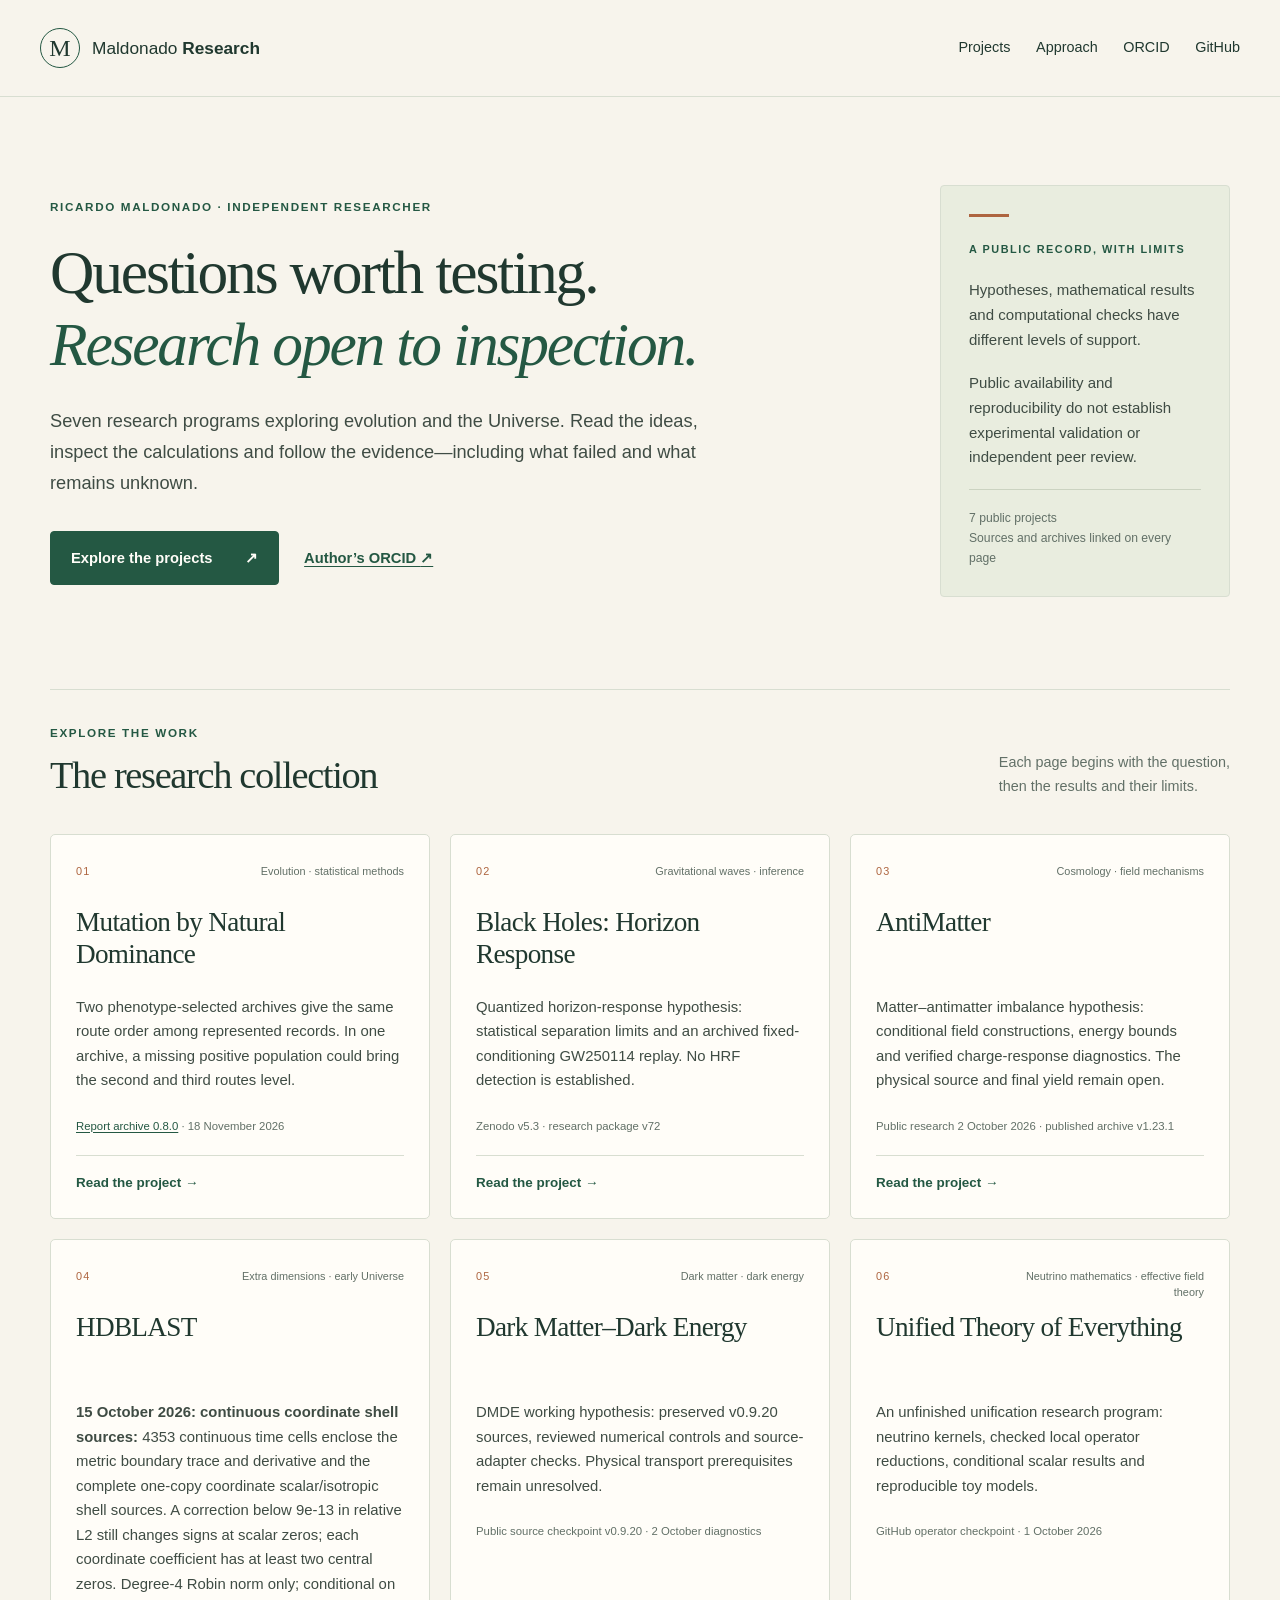
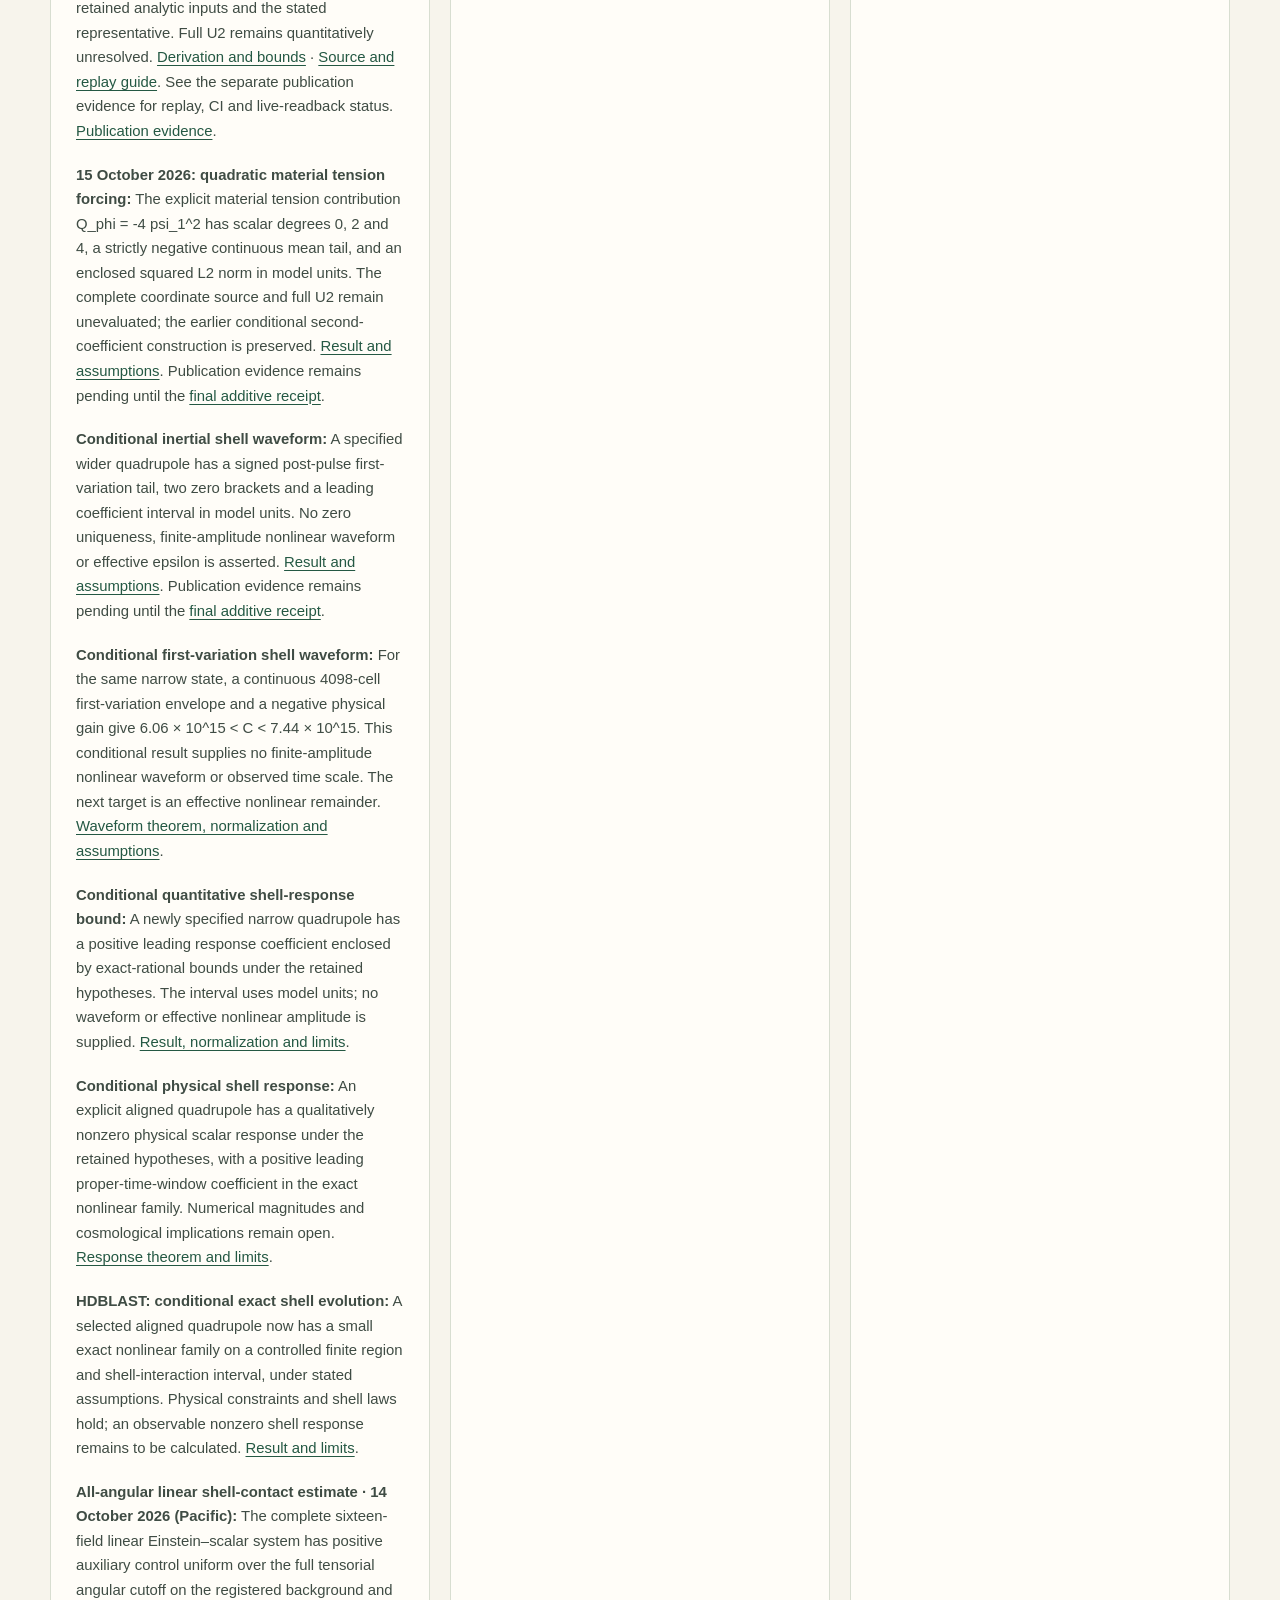
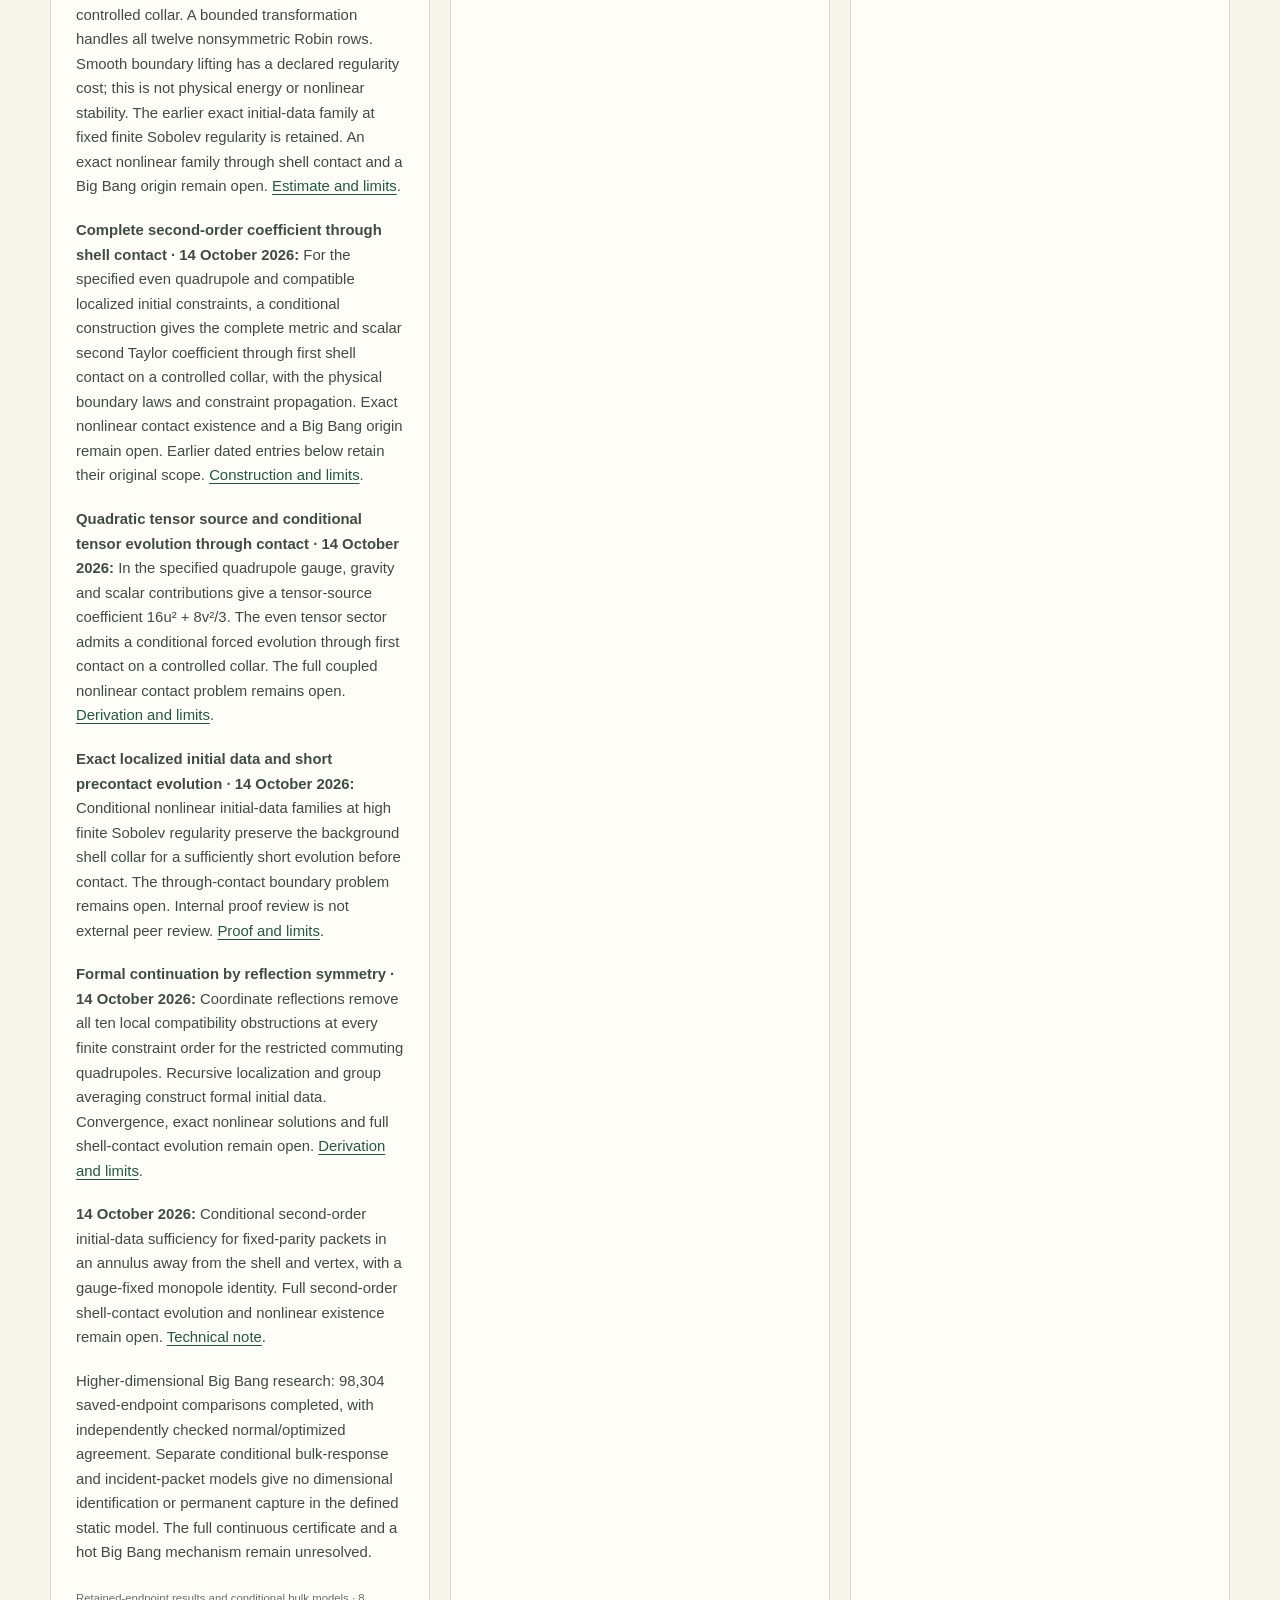
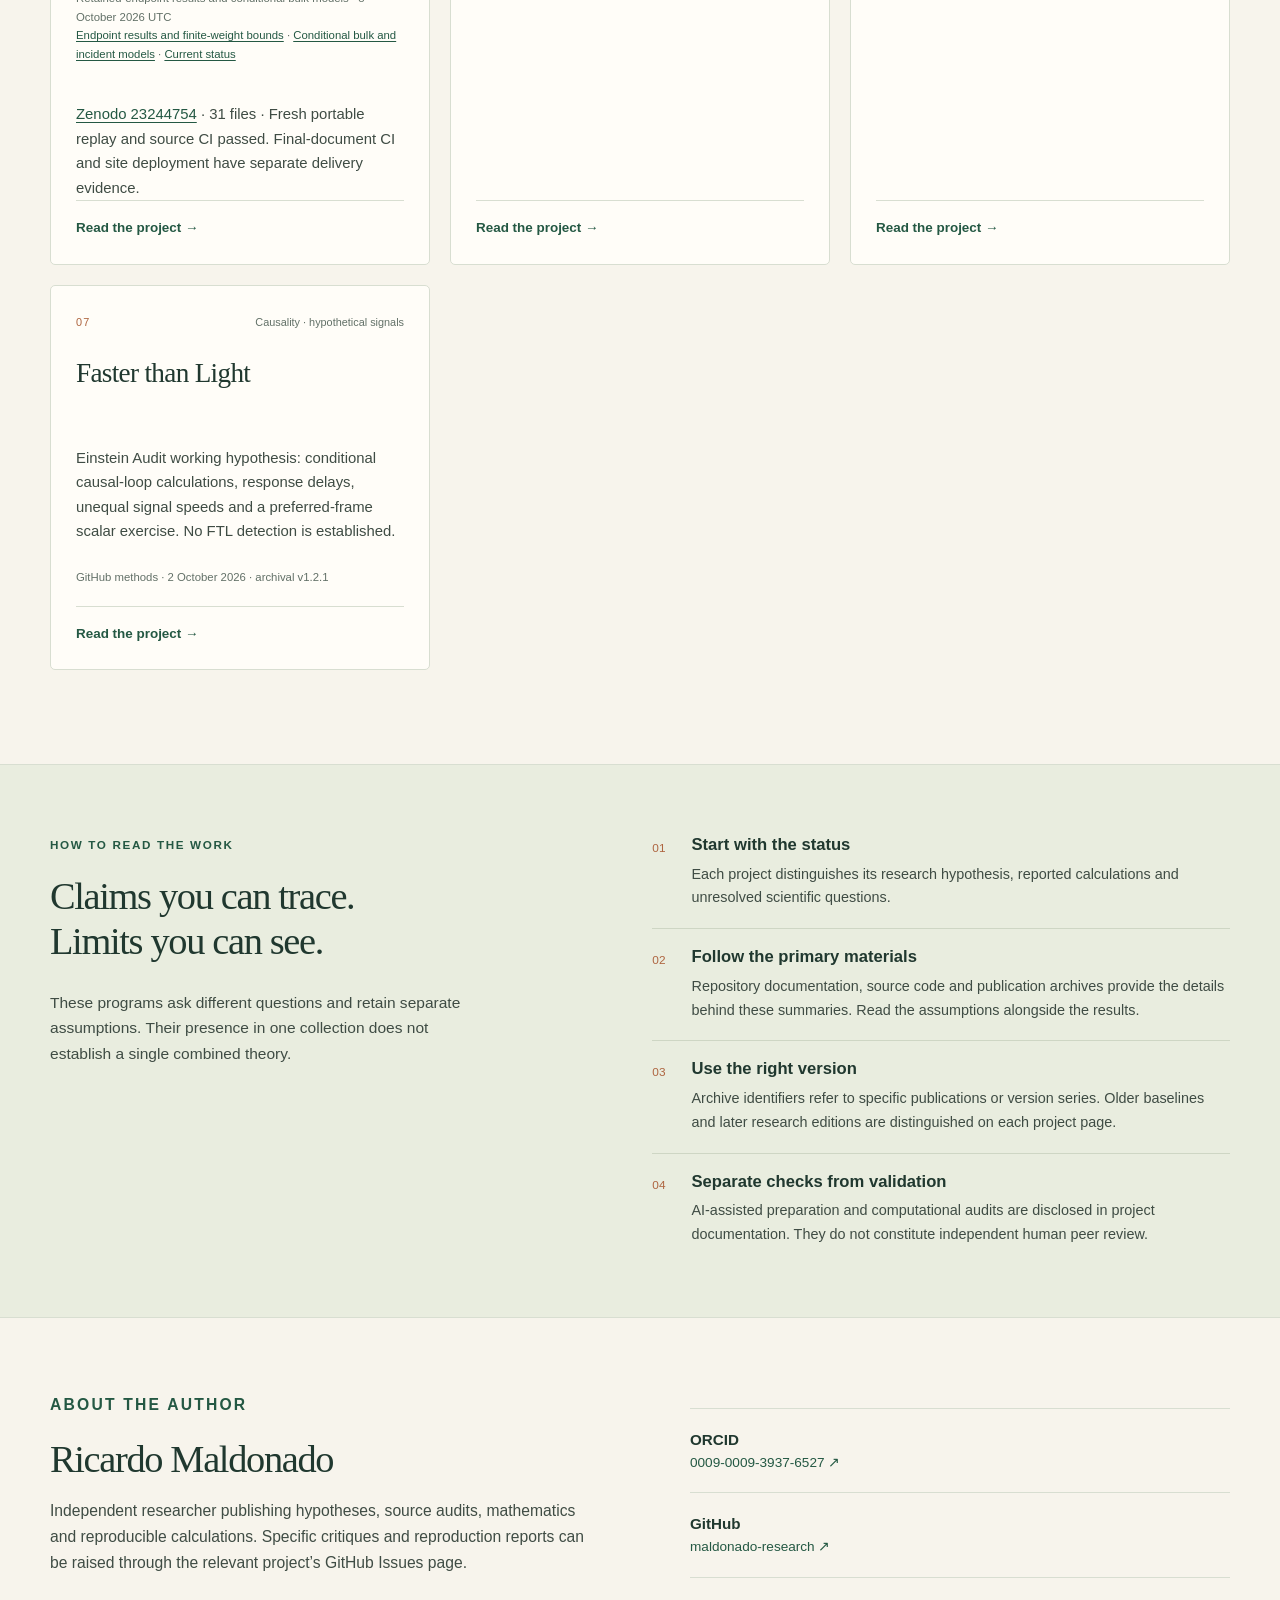
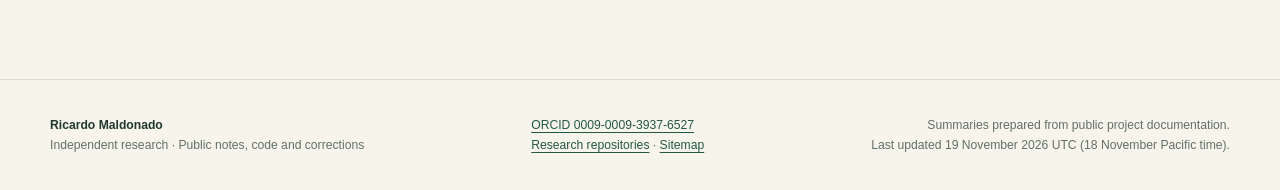
==== commit bd472da3: "Publish the archived route ranking result and version 0.8.0 citation" ====
--- a/index.html
+++ b/index.html
@@ -20,7 +20,7 @@
   <meta name="twitter:title" content="Maldonado Research | Ricardo Maldonado’s public research">
   <meta name="twitter:description" content="Explore Ricardo Maldonado’s seven public research projects: evolutionary tests, black holes, antimatter, extra dimensions, dark matter–dark energy, unification and faster-than-light hypotheses.">
   <link rel="stylesheet" href="./styles.css">
-  <script type="application/ld+json">{"@context": "https://schema.org", "@graph": [{"@type": "Person", "@id": "https://maldonado-research.github.io/#author", "name": "Ricardo Maldonado", "identifier": "https://orcid.org/0009-0009-3937-6527", "sameAs": ["https://orcid.org/0009-0009-3937-6527", "https://github.com/maldonado-research/"]}, {"@type": "WebSite", "@id": "https://maldonado-research.github.io/#website", "url": "https://maldonado-research.github.io/", "name": "Maldonado Research", "inLanguage": "en", "creator": {"@id": "https://maldonado-research.github.io/#author"}}, {"@type": "CollectionPage", "@id": "https://maldonado-research.github.io/#collection", "url": "https://maldonado-research.github.io/", "name": "Maldonado Research — public research projects", "description": "Seven public research programs with readable summaries, source code, archives, assumptions and limitations.", "isPartOf": {"@id": "https://maldonado-research.github.io/#website"}, "about": {"@id": "https://maldonado-research.github.io/#author"}, "hasPart": [{"@type": "CreativeWork", "@id": "https://maldonado-research.github.io/projects/tmd/#research", "name": "Mutation by Natural Dominance", "url": "https://maldonado-research.github.io/projects/tmd/", "description": "Conditional methods for mutation research: learned thresholds, observation controls and curvature bounds share one error budget. Native biological calibration, TMD validation and cancer prevention remain unestablished.", "version": "Methods 0.7.0; GitHub PR 49 integrated threshold and observation inference, 5 November 2026", "dateModified": "2026-11-05", "isBasedOn": "https://github.com/maldonado-research/TMD/blob/6ee37825927225fb86ce0251c04e4bf156c6a92b/research/integrated_inference/README.md", "subjectOf": [{"@type": "CreativeWork", "url": "https://doi.org/10.5281/zenodo.23970140", "name": "Methods 0.7.0: conditional observation and control inference"}, {"@type": "CreativeWork", "url": "https://github.com/maldonado-research/TMD/blob/6ee37825927225fb86ce0251c04e4bf156c6a92b/research/integrated_inference/README.md", "name": "PR 49: one error budget from learned thresholds to common curvature"}, {"@type": "CreativeWork", "url": "https://github.com/maldonado-research/TMD/blob/6ee37825927225fb86ce0251c04e4bf156c6a92b/research/integrated_inference/INDEPENDENT_INTEGRATION_REVIEW.md", "name": "Independent internal review of conditional integrated inference"}, {"@type": "CreativeWork", "url": "https://github.com/maldonado-research/TMD/blob/41cbb0554dca39bc2e053b726a73e32b4fb8537c/research/CONTINUATION_HANDOFF_2026-10-16_R43.md", "name": "R43 barcode identity contract and structural preflight"}, {"@type": "CreativeWork", "url": "https://github.com/maldonado-research/TMD/blob/41cbb0554dca39bc2e053b726a73e32b4fb8537c/research/barcode_identity_audit/REPORT.md", "name": "Source-supported barcode observation and classification contract"}, {"@type": "CreativeWork", "url": "https://github.com/maldonado-research/TMD/blob/41cbb0554dca39bc2e053b726a73e32b4fb8537c/research/barcode_identity_audit/preflight.py", "name": "Original structural preflight for explicitly keyed tables"}, {"@type": "CreativeWork", "url": "https://github.com/maldonado-research/TMD/blob/41cbb0554dca39bc2e053b726a73e32b4fb8537c/research/barcode_identity_audit/VALIDATION_CONTRACT.json", "name": "Preflight input requirements, verification and biological limits"}, {"@type": "CreativeWork", "url": "https://github.com/maldonado-research/TMD/blob/4fd168b69ad73b7af2ff9a55ff3a114b7b972239/research/CONTINUATION_HANDOFF_2026-10-16_R42.md", "name": "R42 rendered outputs and binned-plot correction"}, {"@type": "CreativeWork", "url": "https://github.com/maldonado-research/TMD/blob/4fd168b69ad73b7af2ff9a55ff3a114b7b972239/research/rendered_notebook_audit/REPORT.md", "name": "Authenticated stored summary and binned Figure 7 recipe"}, {"@type": "CreativeWork", "url": "https://github.com/maldonado-research/TMD/blob/4fd168b69ad73b7af2ff9a55ff3a114b7b972239/research/rendered_notebook_audit/AUDIT.json", "name": "Stored row definitions, source anchors and execution limits"}, {"@type": "CreativeWork", "url": "https://github.com/maldonado-research/TMD/blob/4fd168b69ad73b7af2ff9a55ff3a114b7b972239/research/rendered_notebook_audit/WATCH.md", "name": "Separate 2026 BASIL fitness-inference and mutation-birth assessment"}, {"@type": "CreativeWork", "url": "https://github.com/maldonado-research/TMD/blob/a5af5789c4eda02d046009d1e87233d20b0787cf/research/CONTINUATION_HANDOFF_2026-10-15_R41.md", "name": "R41 conditional clone bounds and recent source assessment"}, {"@type": "CreativeWork", "url": "https://github.com/maldonado-research/TMD/blob/a5af5789c4eda02d046009d1e87233d20b0787cf/research/clone_weight_sensitivity/REPORT.md", "name": "Conditional sensitivity to repeated clone means"}, {"@type": "CreativeWork", "url": "https://github.com/maldonado-research/TMD/blob/a5af5789c4eda02d046009d1e87233d20b0787cf/research/clone_weight_sensitivity/BOUNDS_CONTRACT.json", "name": "Conditional bound assumptions, exact formulas and source anchors"}, {"@type": "CreativeWork", "url": "https://github.com/maldonado-research/TMD/blob/a5af5789c4eda02d046009d1e87233d20b0787cf/research/clone_weight_sensitivity/WATCH.md", "name": "Separate April 2026 yeast growth–mutation source assessment"}, {"@type": "CreativeWork", "url": "https://github.com/maldonado-research/TMD/blob/fa980e3110b76951f22238eb6ef22d62a2b2fccb/research/CONTINUATION_HANDOFF_2026-10-15_R40.md", "name": "R40 fitness pipeline and source-record audit"}, {"@type": "CreativeWork", "url": "https://github.com/maldonado-research/TMD/blob/edb338d103d0980da6e04a22a8bba3895dbfa908/research/CONTINUATION_HANDOFF_2026-10-15_R39.md", "name": "R39 fitness validation and mutation-rate inference assessment"}, {"@type": "CreativeWork", "url": "https://github.com/maldonado-research/TMD/blob/7c982e17c2f5915c730e26f2da3b42065cb02ca9/research/CONTINUATION_HANDOFF_2026-10-15_R38.md", "name": "R38 reporter validation and mutation-origin admission assessment"}, {"@type": "CreativeWork", "url": "https://github.com/maldonado-research/TMD/blob/36fe856473bf72ec77f0a100ddb02bbdce6ccf53/research/CONTINUATION_HANDOFF_2026-10-14_R36.md", "name": "Earlier R36 source-processing and native cell-state assessment"}, {"@type": "CreativeWork", "url": "https://github.com/maldonado-research/TMD/blob/36fe856473bf72ec77f0a100ddb02bbdce6ccf53/research/CONTINUATION_HANDOFF_2026-10-14_R36.md", "name": "R36 processing and native cell-state source assessment"}, {"@type": "CreativeWork", "url": "https://github.com/maldonado-research/TMD/blob/d89f49ec017905c46e0f62d0a3aaadfb3c58981c/research/calibration_sample_provenance/REPORT.md", "name": "Earlier R35 official sample-provenance assessment"}, {"@type": "CreativeWork", "url": "https://github.com/maldonado-research/TMD/blob/d89f49ec017905c46e0f62d0a3aaadfb3c58981c/research/calibration_sample_provenance/REPORT.md", "name": "R35 official run and sample provenance assessment"}, {"@type": "CreativeWork", "url": "https://github.com/maldonado-research/TMD/blob/513e75a207286edd139f0341f975b3100c7470fa/research/calibration_source_replay/REPORT.md", "name": "Earlier R34 processed-source calibration replay"}, {"@type": "CreativeWork", "url": "https://github.com/maldonado-research/TMD/blob/513e75a207286edd139f0341f975b3100c7470fa/research/calibration_source_replay/REPORT.md", "name": "R34 authenticated processed-source calibration replay"}, {"@type": "CreativeWork", "url": "https://github.com/maldonado-research/TMD/blob/900eae53c72de8da6d8892bf224fd1dafeb379a4/research/calibration_resource/REPORT.md", "name": "Earlier R33 implemented DNA-calibration resource assessment"}, {"@type": "CreativeWork", "url": "https://github.com/maldonado-research/TMD/blob/900eae53c72de8da6d8892bf224fd1dafeb379a4/research/calibration_resource/REPORT.md", "name": "R33 implemented DNA-standard calibration resources and entry stages"}, {"@type": "CreativeWork", "url": "https://github.com/maldonado-research/TMD/blob/ece37805c75b533eb85d2f754d4bf049e2ac75c7/research/barcoded_assay_methods/REPORT.md", "name": "Earlier R32 calibration and mechanism-identifiability assessment"}, {"@type": "CreativeWork", "url": "https://github.com/maldonado-research/TMD/blob/ece37805c75b533eb85d2f754d4bf049e2ac75c7/research/barcoded_assay_methods/REPORT.md", "name": "R32 HiDenSeq calibration and mechanism-identifiability assessment"}, {"@type": "CreativeWork", "url": "https://github.com/maldonado-research/TMD/blob/53332655243d24feab79eb127964f3317ea048d4/research/reporting_record_assessment/REPORT.md", "name": "Earlier R31 source reporting and applicability assessment"}, {"@type": "CreativeWork", "url": "https://github.com/maldonado-research/TMD/blob/53332655243d24feab79eb127964f3317ea048d4/research/reporting_record_assessment/REPORT.md", "name": "R31 reporting-form and author-response applicability assessment"}, {"@type": "CreativeWork", "url": "https://github.com/maldonado-research/TMD/blob/53332655243d24feab79eb127964f3317ea048d4/research/barcoded_assay_lead/REPORT.md", "name": "R31 recent HiDenSeq method lead — native transport unadmitted"}, {"@type": "CreativeWork", "url": "https://github.com/maldonado-research/TMD/blob/e361888e6f7691d1b35726347c4e8855e11c5003/research/stock_context_assessment/REPORT.md", "name": "Earlier R30 primary stock-context assessment"}, {"@type": "CreativeWork", "url": "https://github.com/maldonado-research/TMD/blob/e361888e6f7691d1b35726347c4e8855e11c5003/research/stock_context_assessment/REPORT.md", "name": "R30 primary stock-context assessment"}, {"@type": "CreativeWork", "url": "https://github.com/maldonado-research/TMD/blob/e361888e6f7691d1b35726347c4e8855e11c5003/research/calculation_record_assessment/REPORT.md", "name": "R30 source-calculation records and conditional weights-only constraint"}, {"@type": "CreativeWork", "url": "https://github.com/maldonado-research/TMD/blob/043ea8c46d7d0df2eca93cfc0dfdeed23d134a8d/research/source_join_resolution/REPORT.md", "name": "Earlier R29 reference-coordinate and source-join assessment"}, {"@type": "CreativeWork", "url": "https://github.com/maldonado-research/TMD/blob/043ea8c46d7d0df2eca93cfc0dfdeed23d134a8d/research/source_join_resolution/REPORT.md", "name": "R29 reference-coordinate and source-join assessment"}, {"@type": "CreativeWork", "url": "https://github.com/maldonado-research/TMD/blob/043ea8c46d7d0df2eca93cfc0dfdeed23d134a8d/research/summary_reconciliation/REPORT.md", "name": "R29 conditional fitness-summary reconciliation — intended aggregation unresolved"}, {"@type": "CreativeWork", "url": "https://github.com/maldonado-research/TMD/blob/570a46fd59a4dbe8d9e5104219e32f8ddf09df7f/research/matched_source_feasibility/REPORT.md", "name": "Earlier R28 source and feasibility checkpoint"}, {"@type": "CreativeWork", "url": "https://github.com/maldonado-research/TMD/blob/570a46fd59a4dbe8d9e5104219e32f8ddf09df7f/research/matched_source_feasibility/REPORT.md", "name": "R28 historical source, molecular classifier and exact-workbook assessment"}, {"@type": "CreativeWork", "url": "https://github.com/maldonado-research/TMD/blob/570a46fd59a4dbe8d9e5104219e32f8ddf09df7f/research/qualified_review_packet/REPORT.md", "name": "R28 practical qualified-review preparation — actual inputs unresolved"}, {"@type": "CreativeWork", "url": "https://github.com/maldonado-research/TMD/blob/9a325d9075a08686d61b5d2c35abd74656fb9ec8/research/strain_unit_map/REPORT.md", "name": "R27 strain and experimental-unit map — complete matched panel unavailable"}, {"@type": "CreativeWork", "url": "https://github.com/maldonado-research/TMD/blob/9a325d9075a08686d61b5d2c35abd74656fb9ec8/research/establishment_controls/REPORT.md", "name": "R27 phase-specific measurement and ecological control requirements"}, {"@type": "CreativeWork", "url": "https://github.com/maldonado-research/TMD/blob/daa7dda8273003829e7adcd7a464e1baad202307/research/benchmark_decision/README.md", "name": "R26 replay cost and independent-truth decision — PTATO benchmarking parked"}, {"@type": "CreativeWork", "url": "https://github.com/maldonado-research/TMD/blob/daa7dda8273003829e7adcd7a464e1baad202307/research/bacterial_panel_leads/REPORT.md", "name": "R26 licensed bacterial resource and source arithmetic — no matched panel admitted"}, {"@type": "CreativeWork", "url": "https://github.com/maldonado-research/TMD/blob/8bd3fe66e49025aadf8d8a67c7de6b2fafc1a20e/research/processed_input_audit/README.md", "name": "R25 scoped catalogues and exact callability-summary arithmetic — no variant recovery replay"}, {"@type": "CreativeWork", "url": "https://github.com/maldonado-research/TMD/blob/8bd3fe66e49025aadf8d8a67c7de6b2fafc1a20e/research/genotype_denominators/README.md", "name": "R25 conditional denominator audit — constructed examples, actual study effects unknown"}, {"@type": "CreativeWork", "url": "https://github.com/maldonado-research/TMD/blob/8bf7ae05158623b3731e69502d4ad7d5f8da365d/research/processed_metadata/README.md", "name": "Authenticated PTATO metadata — no numerical variant or origin benchmark"}, {"@type": "CreativeWork", "url": "https://github.com/maldonado-research/TMD/blob/8bf7ae05158623b3731e69502d4ad7d5f8da365d/research/source_watch/2026-10-08/README.md", "name": "Unreviewed mutation-bias preprint assessment — establishment, fixation and incomplete multi-route forecast"}, {"@type": "CreativeWork", "url": "https://zenodo.org/records/23219776", "name": "Methods archive 0.6.0 — 1 October snapshot"}, {"@type": "CreativeWork", "url": "https://github.com/maldonado-research/TMD/blob/1f61b434162ef0ddad086479897ab046071d2c1a/research/artifact_admission/README.md", "name": "Earlier R23 PTATO artifact review"}, {"@type": "CreativeWork", "url": "https://github.com/maldonado-research/TMD/blob/8bf7ae05158623b3731e69502d4ad7d5f8da365d/research/processed_metadata/README.md", "name": "Earlier R24 primary metadata checkpoint"}, {"@type": "CreativeWork", "url": "https://github.com/maldonado-research/TMD/blob/8bd3fe66e49025aadf8d8a67c7de6b2fafc1a20e/research/processed_input_audit/README.md", "name": "Earlier R25 scoped input checkpoint"}, {"@type": "CreativeWork", "url": "https://github.com/maldonado-research/TMD/blob/daa7dda8273003829e7adcd7a464e1baad202307/research/benchmark_decision/README.md", "name": "Earlier R26 replay and truth checkpoint"}, {"@type": "CreativeWork", "url": "https://github.com/maldonado-research/TMD/blob/9a325d9075a08686d61b5d2c35abd74656fb9ec8/research/strain_unit_map/REPORT.md", "name": "Earlier R27 strain and control checkpoint"}]}, {"@type": "CreativeWork", "@id": "https://maldonado-research.github.io/projects/black-holes-hrf/#research", "name": "Black Holes: Horizon Response", "url": "https://maldonado-research.github.io/projects/black-holes-hrf/"}, {"@type": "CreativeWork", "@id": "https://maldonado-research.github.io/projects/antimatter/#research", "name": "AntiMatter", "url": "https://maldonado-research.github.io/projects/antimatter/"}, {"@type": "CreativeWork", "@id": "https://maldonado-research.github.io/projects/hdblast/#research", "name": "HDBLAST", "url": "https://maldonado-research.github.io/projects/hdblast/", "description": "HDBLAST: a compact rotating quadrupole has a second-order obstruction to a parameter-C² exact Einstein–scalar shell family with full matching. Passing the symmetry tests does not prove nonlinear existence.", "version": "2026.10.13-shell-noether (GitHub checkpoint)", "dateModified": "2026-10-13", "isBasedOn": "https://github.com/maldonado-research/HDblast/tree/main/research/HDBLAST_SHELL_NOETHER_20261013", "subjectOf": [{"@type": "CreativeWork", "url": "https://github.com/maldonado-research/HDblast/blob/main/research/HDBLAST_SHELL_NOETHER_20261013/manuscript/SHELL_NOETHER.pdf", "name": "A rotational obstruction to nonlinear continuation of Einstein–scalar shell perturbations"}, {"@type": "CreativeWork", "url": "https://github.com/maldonado-research/HDblast/tree/main/research/HDBLAST_SHELL_NOETHER_20261013", "name": "GitHub-only shell Noether checkpoint, with no separate Zenodo edition"}, {"@type": "CreativeWork", "url": "https://github.com/maldonado-research/HDblast/blob/main/research/HDBLAST_SHELL_NOETHER_20261013/RESULTS.md", "name": "Exact-family obstruction, restricted commuting criterion, verification and limits"}, {"@type": "CreativeWork", "url": "https://github.com/maldonado-research/HDblast/blob/main/research/HDBLAST_REGULAR_SHELL_CONTACT_20261013/manuscript/SHELL_CONTACT.pdf", "name": "Smooth Einstein–scalar perturbations through timelike shell contact"}, {"@type": "CreativeWork", "url": "https://github.com/maldonado-research/HDblast/tree/main/research/HDBLAST_REGULAR_SHELL_CONTACT_20261013", "name": "GitHub-only shell-contact checkpoint, with no separate Zenodo edition"}, {"@type": "CreativeWork", "url": "https://github.com/maldonado-research/HDblast/blob/main/research/HDBLAST_REGULAR_SHELL_CONTACT_20261013/RESULTS.md", "name": "Finite-angular smooth family, complete junctions, conserved total pairing and limits"}, {"@type": "CreativeWork", "url": "https://doi.org/10.5281/zenodo.23335485", "name": "Latest archived spectral edition, 2026.10.13-regular-shell-spectra"}]}, {"@type": "CreativeWork", "@id": "https://maldonado-research.github.io/projects/dmde/#research", "name": "Dark Matter–Dark Energy", "url": "https://maldonado-research.github.io/projects/dmde/"}, {"@type": "CreativeWork", "@id": "https://maldonado-research.github.io/projects/unified-theory-of-everything/#research", "name": "Unified Theory of Everything", "url": "https://maldonado-research.github.io/projects/unified-theory-of-everything/", "version": "GitHub operator checkpoint · 1 October 2026", "dateModified": "2026-10-02"}, {"@type": "CreativeWork", "@id": "https://maldonado-research.github.io/projects/faster-than-light/#research", "name": "Faster than Light", "url": "https://maldonado-research.github.io/projects/faster-than-light/"}], "dateModified": "2026-10-08"}]}</script>
+  <script type="application/ld+json">{"@context": "https://schema.org", "@graph": [{"@type": "Person", "@id": "https://maldonado-research.github.io/#author", "name": "Ricardo Maldonado", "identifier": "https://orcid.org/0009-0009-3937-6527", "sameAs": ["https://orcid.org/0009-0009-3937-6527", "https://github.com/maldonado-research/"]}, {"@type": "WebSite", "@id": "https://maldonado-research.github.io/#website", "url": "https://maldonado-research.github.io/", "name": "Maldonado Research", "inLanguage": "en", "creator": {"@id": "https://maldonado-research.github.io/#author"}}, {"@type": "CollectionPage", "@id": "https://maldonado-research.github.io/#collection", "url": "https://maldonado-research.github.io/", "name": "Maldonado Research — public research projects", "description": "Seven public research programs with readable summaries, source code, archives, assumptions and limitations.", "isPartOf": {"@id": "https://maldonado-research.github.io/#website"}, "about": {"@id": "https://maldonado-research.github.io/#author"}, "hasPart": [{"@type": "CreativeWork", "@id": "https://maldonado-research.github.io/projects/tmd/#research", "name": "Mutation by Natural Dominance", "url": "https://maldonado-research.github.io/projects/tmd/", "description": "Two phenotype-selected archives give the same route order among represented records. In one archive, a missing positive population could bring the second and third routes level.", "version": "0.8.0", "dateModified": "2026-11-19", "isBasedOn": "https://github.com/maldonado-research/TMD/blob/cf001e14879510a6341ca744ff1225d97496b382/research/archived_route_ranks/README.md", "subjectOf": [{"@type": "Report", "url": "https://doi.org/10.5281/zenodo.24356344", "name": "Mutation by Natural Dominance: retrospective route rankings and observation audits", "version": "0.8.0", "datePublished": "2026-11-18"}, {"@type": "CreativeWork", "url": "https://doi.org/10.5281/zenodo.23970140", "name": "Methods 0.7.0: conditional observation and control inference"}, {"@type": "CreativeWork", "url": "https://github.com/maldonado-research/TMD/blob/6ee37825927225fb86ce0251c04e4bf156c6a92b/research/integrated_inference/README.md", "name": "PR 49: one error budget from learned thresholds to common curvature"}, {"@type": "CreativeWork", "url": "https://github.com/maldonado-research/TMD/blob/6ee37825927225fb86ce0251c04e4bf156c6a92b/research/integrated_inference/INDEPENDENT_INTEGRATION_REVIEW.md", "name": "Independent internal review of conditional integrated inference"}, {"@type": "CreativeWork", "url": "https://github.com/maldonado-research/TMD/blob/41cbb0554dca39bc2e053b726a73e32b4fb8537c/research/CONTINUATION_HANDOFF_2026-10-16_R43.md", "name": "R43 barcode identity contract and structural preflight"}, {"@type": "CreativeWork", "url": "https://github.com/maldonado-research/TMD/blob/41cbb0554dca39bc2e053b726a73e32b4fb8537c/research/barcode_identity_audit/REPORT.md", "name": "Source-supported barcode observation and classification contract"}, {"@type": "CreativeWork", "url": "https://github.com/maldonado-research/TMD/blob/41cbb0554dca39bc2e053b726a73e32b4fb8537c/research/barcode_identity_audit/preflight.py", "name": "Original structural preflight for explicitly keyed tables"}, {"@type": "CreativeWork", "url": "https://github.com/maldonado-research/TMD/blob/41cbb0554dca39bc2e053b726a73e32b4fb8537c/research/barcode_identity_audit/VALIDATION_CONTRACT.json", "name": "Preflight input requirements, verification and biological limits"}, {"@type": "CreativeWork", "url": "https://github.com/maldonado-research/TMD/blob/4fd168b69ad73b7af2ff9a55ff3a114b7b972239/research/CONTINUATION_HANDOFF_2026-10-16_R42.md", "name": "R42 rendered outputs and binned-plot correction"}, {"@type": "CreativeWork", "url": "https://github.com/maldonado-research/TMD/blob/4fd168b69ad73b7af2ff9a55ff3a114b7b972239/research/rendered_notebook_audit/REPORT.md", "name": "Authenticated stored summary and binned Figure 7 recipe"}, {"@type": "CreativeWork", "url": "https://github.com/maldonado-research/TMD/blob/4fd168b69ad73b7af2ff9a55ff3a114b7b972239/research/rendered_notebook_audit/AUDIT.json", "name": "Stored row definitions, source anchors and execution limits"}, {"@type": "CreativeWork", "url": "https://github.com/maldonado-research/TMD/blob/4fd168b69ad73b7af2ff9a55ff3a114b7b972239/research/rendered_notebook_audit/WATCH.md", "name": "Separate 2026 BASIL fitness-inference and mutation-birth assessment"}, {"@type": "CreativeWork", "url": "https://github.com/maldonado-research/TMD/blob/a5af5789c4eda02d046009d1e87233d20b0787cf/research/CONTINUATION_HANDOFF_2026-10-15_R41.md", "name": "R41 conditional clone bounds and recent source assessment"}, {"@type": "CreativeWork", "url": "https://github.com/maldonado-research/TMD/blob/a5af5789c4eda02d046009d1e87233d20b0787cf/research/clone_weight_sensitivity/REPORT.md", "name": "Conditional sensitivity to repeated clone means"}, {"@type": "CreativeWork", "url": "https://github.com/maldonado-research/TMD/blob/a5af5789c4eda02d046009d1e87233d20b0787cf/research/clone_weight_sensitivity/BOUNDS_CONTRACT.json", "name": "Conditional bound assumptions, exact formulas and source anchors"}, {"@type": "CreativeWork", "url": "https://github.com/maldonado-research/TMD/blob/a5af5789c4eda02d046009d1e87233d20b0787cf/research/clone_weight_sensitivity/WATCH.md", "name": "Separate April 2026 yeast growth–mutation source assessment"}, {"@type": "CreativeWork", "url": "https://github.com/maldonado-research/TMD/blob/fa980e3110b76951f22238eb6ef22d62a2b2fccb/research/CONTINUATION_HANDOFF_2026-10-15_R40.md", "name": "R40 fitness pipeline and source-record audit"}, {"@type": "CreativeWork", "url": "https://github.com/maldonado-research/TMD/blob/edb338d103d0980da6e04a22a8bba3895dbfa908/research/CONTINUATION_HANDOFF_2026-10-15_R39.md", "name": "R39 fitness validation and mutation-rate inference assessment"}, {"@type": "CreativeWork", "url": "https://github.com/maldonado-research/TMD/blob/7c982e17c2f5915c730e26f2da3b42065cb02ca9/research/CONTINUATION_HANDOFF_2026-10-15_R38.md", "name": "R38 reporter validation and mutation-origin admission assessment"}, {"@type": "CreativeWork", "url": "https://github.com/maldonado-research/TMD/blob/36fe856473bf72ec77f0a100ddb02bbdce6ccf53/research/CONTINUATION_HANDOFF_2026-10-14_R36.md", "name": "Earlier R36 source-processing and native cell-state assessment"}, {"@type": "CreativeWork", "url": "https://github.com/maldonado-research/TMD/blob/36fe856473bf72ec77f0a100ddb02bbdce6ccf53/research/CONTINUATION_HANDOFF_2026-10-14_R36.md", "name": "R36 processing and native cell-state source assessment"}, {"@type": "CreativeWork", "url": "https://github.com/maldonado-research/TMD/blob/d89f49ec017905c46e0f62d0a3aaadfb3c58981c/research/calibration_sample_provenance/REPORT.md", "name": "Earlier R35 official sample-provenance assessment"}, {"@type": "CreativeWork", "url": "https://github.com/maldonado-research/TMD/blob/d89f49ec017905c46e0f62d0a3aaadfb3c58981c/research/calibration_sample_provenance/REPORT.md", "name": "R35 official run and sample provenance assessment"}, {"@type": "CreativeWork", "url": "https://github.com/maldonado-research/TMD/blob/513e75a207286edd139f0341f975b3100c7470fa/research/calibration_source_replay/REPORT.md", "name": "Earlier R34 processed-source calibration replay"}, {"@type": "CreativeWork", "url": "https://github.com/maldonado-research/TMD/blob/513e75a207286edd139f0341f975b3100c7470fa/research/calibration_source_replay/REPORT.md", "name": "R34 authenticated processed-source calibration replay"}, {"@type": "CreativeWork", "url": "https://github.com/maldonado-research/TMD/blob/900eae53c72de8da6d8892bf224fd1dafeb379a4/research/calibration_resource/REPORT.md", "name": "Earlier R33 implemented DNA-calibration resource assessment"}, {"@type": "CreativeWork", "url": "https://github.com/maldonado-research/TMD/blob/900eae53c72de8da6d8892bf224fd1dafeb379a4/research/calibration_resource/REPORT.md", "name": "R33 implemented DNA-standard calibration resources and entry stages"}, {"@type": "CreativeWork", "url": "https://github.com/maldonado-research/TMD/blob/ece37805c75b533eb85d2f754d4bf049e2ac75c7/research/barcoded_assay_methods/REPORT.md", "name": "Earlier R32 calibration and mechanism-identifiability assessment"}, {"@type": "CreativeWork", "url": "https://github.com/maldonado-research/TMD/blob/ece37805c75b533eb85d2f754d4bf049e2ac75c7/research/barcoded_assay_methods/REPORT.md", "name": "R32 HiDenSeq calibration and mechanism-identifiability assessment"}, {"@type": "CreativeWork", "url": "https://github.com/maldonado-research/TMD/blob/53332655243d24feab79eb127964f3317ea048d4/research/reporting_record_assessment/REPORT.md", "name": "Earlier R31 source reporting and applicability assessment"}, {"@type": "CreativeWork", "url": "https://github.com/maldonado-research/TMD/blob/53332655243d24feab79eb127964f3317ea048d4/research/reporting_record_assessment/REPORT.md", "name": "R31 reporting-form and author-response applicability assessment"}, {"@type": "CreativeWork", "url": "https://github.com/maldonado-research/TMD/blob/53332655243d24feab79eb127964f3317ea048d4/research/barcoded_assay_lead/REPORT.md", "name": "R31 recent HiDenSeq method lead — native transport unadmitted"}, {"@type": "CreativeWork", "url": "https://github.com/maldonado-research/TMD/blob/e361888e6f7691d1b35726347c4e8855e11c5003/research/stock_context_assessment/REPORT.md", "name": "Earlier R30 primary stock-context assessment"}, {"@type": "CreativeWork", "url": "https://github.com/maldonado-research/TMD/blob/e361888e6f7691d1b35726347c4e8855e11c5003/research/stock_context_assessment/REPORT.md", "name": "R30 primary stock-context assessment"}, {"@type": "CreativeWork", "url": "https://github.com/maldonado-research/TMD/blob/e361888e6f7691d1b35726347c4e8855e11c5003/research/calculation_record_assessment/REPORT.md", "name": "R30 source-calculation records and conditional weights-only constraint"}, {"@type": "CreativeWork", "url": "https://github.com/maldonado-research/TMD/blob/043ea8c46d7d0df2eca93cfc0dfdeed23d134a8d/research/source_join_resolution/REPORT.md", "name": "Earlier R29 reference-coordinate and source-join assessment"}, {"@type": "CreativeWork", "url": "https://github.com/maldonado-research/TMD/blob/043ea8c46d7d0df2eca93cfc0dfdeed23d134a8d/research/source_join_resolution/REPORT.md", "name": "R29 reference-coordinate and source-join assessment"}, {"@type": "CreativeWork", "url": "https://github.com/maldonado-research/TMD/blob/043ea8c46d7d0df2eca93cfc0dfdeed23d134a8d/research/summary_reconciliation/REPORT.md", "name": "R29 conditional fitness-summary reconciliation — intended aggregation unresolved"}, {"@type": "CreativeWork", "url": "https://github.com/maldonado-research/TMD/blob/570a46fd59a4dbe8d9e5104219e32f8ddf09df7f/research/matched_source_feasibility/REPORT.md", "name": "Earlier R28 source and feasibility checkpoint"}, {"@type": "CreativeWork", "url": "https://github.com/maldonado-research/TMD/blob/570a46fd59a4dbe8d9e5104219e32f8ddf09df7f/research/matched_source_feasibility/REPORT.md", "name": "R28 historical source, molecular classifier and exact-workbook assessment"}, {"@type": "CreativeWork", "url": "https://github.com/maldonado-research/TMD/blob/570a46fd59a4dbe8d9e5104219e32f8ddf09df7f/research/qualified_review_packet/REPORT.md", "name": "R28 practical qualified-review preparation — actual inputs unresolved"}, {"@type": "CreativeWork", "url": "https://github.com/maldonado-research/TMD/blob/9a325d9075a08686d61b5d2c35abd74656fb9ec8/research/strain_unit_map/REPORT.md", "name": "R27 strain and experimental-unit map — complete matched panel unavailable"}, {"@type": "CreativeWork", "url": "https://github.com/maldonado-research/TMD/blob/9a325d9075a08686d61b5d2c35abd74656fb9ec8/research/establishment_controls/REPORT.md", "name": "R27 phase-specific measurement and ecological control requirements"}, {"@type": "CreativeWork", "url": "https://github.com/maldonado-research/TMD/blob/daa7dda8273003829e7adcd7a464e1baad202307/research/benchmark_decision/README.md", "name": "R26 replay cost and independent-truth decision — PTATO benchmarking parked"}, {"@type": "CreativeWork", "url": "https://github.com/maldonado-research/TMD/blob/daa7dda8273003829e7adcd7a464e1baad202307/research/bacterial_panel_leads/REPORT.md", "name": "R26 licensed bacterial resource and source arithmetic — no matched panel admitted"}, {"@type": "CreativeWork", "url": "https://github.com/maldonado-research/TMD/blob/8bd3fe66e49025aadf8d8a67c7de6b2fafc1a20e/research/processed_input_audit/README.md", "name": "R25 scoped catalogues and exact callability-summary arithmetic — no variant recovery replay"}, {"@type": "CreativeWork", "url": "https://github.com/maldonado-research/TMD/blob/8bd3fe66e49025aadf8d8a67c7de6b2fafc1a20e/research/genotype_denominators/README.md", "name": "R25 conditional denominator audit — constructed examples, actual study effects unknown"}, {"@type": "CreativeWork", "url": "https://github.com/maldonado-research/TMD/blob/8bf7ae05158623b3731e69502d4ad7d5f8da365d/research/processed_metadata/README.md", "name": "Authenticated PTATO metadata — no numerical variant or origin benchmark"}, {"@type": "CreativeWork", "url": "https://github.com/maldonado-research/TMD/blob/8bf7ae05158623b3731e69502d4ad7d5f8da365d/research/source_watch/2026-10-08/README.md", "name": "Unreviewed mutation-bias preprint assessment — establishment, fixation and incomplete multi-route forecast"}, {"@type": "CreativeWork", "url": "https://zenodo.org/records/23219776", "name": "Methods archive 0.6.0 — 1 October snapshot"}, {"@type": "CreativeWork", "url": "https://github.com/maldonado-research/TMD/blob/1f61b434162ef0ddad086479897ab046071d2c1a/research/artifact_admission/README.md", "name": "Earlier R23 PTATO artifact review"}, {"@type": "CreativeWork", "url": "https://github.com/maldonado-research/TMD/blob/8bf7ae05158623b3731e69502d4ad7d5f8da365d/research/processed_metadata/README.md", "name": "Earlier R24 primary metadata checkpoint"}, {"@type": "CreativeWork", "url": "https://github.com/maldonado-research/TMD/blob/8bd3fe66e49025aadf8d8a67c7de6b2fafc1a20e/research/processed_input_audit/README.md", "name": "Earlier R25 scoped input checkpoint"}, {"@type": "CreativeWork", "url": "https://github.com/maldonado-research/TMD/blob/daa7dda8273003829e7adcd7a464e1baad202307/research/benchmark_decision/README.md", "name": "Earlier R26 replay and truth checkpoint"}, {"@type": "CreativeWork", "url": "https://github.com/maldonado-research/TMD/blob/9a325d9075a08686d61b5d2c35abd74656fb9ec8/research/strain_unit_map/REPORT.md", "name": "Earlier R27 strain and control checkpoint"}]}, {"@type": "CreativeWork", "@id": "https://maldonado-research.github.io/projects/black-holes-hrf/#research", "name": "Black Holes: Horizon Response", "url": "https://maldonado-research.github.io/projects/black-holes-hrf/"}, {"@type": "CreativeWork", "@id": "https://maldonado-research.github.io/projects/antimatter/#research", "name": "AntiMatter", "url": "https://maldonado-research.github.io/projects/antimatter/"}, {"@type": "CreativeWork", "@id": "https://maldonado-research.github.io/projects/hdblast/#research", "name": "HDBLAST", "url": "https://maldonado-research.github.io/projects/hdblast/", "description": "HDBLAST: a compact rotating quadrupole has a second-order obstruction to a parameter-C² exact Einstein–scalar shell family with full matching. Passing the symmetry tests does not prove nonlinear existence.", "version": "2026.10.13-shell-noether (GitHub checkpoint)", "dateModified": "2026-10-13", "isBasedOn": "https://github.com/maldonado-research/HDblast/tree/main/research/HDBLAST_SHELL_NOETHER_20261013", "subjectOf": [{"@type": "CreativeWork", "url": "https://github.com/maldonado-research/HDblast/blob/main/research/HDBLAST_SHELL_NOETHER_20261013/manuscript/SHELL_NOETHER.pdf", "name": "A rotational obstruction to nonlinear continuation of Einstein–scalar shell perturbations"}, {"@type": "CreativeWork", "url": "https://github.com/maldonado-research/HDblast/tree/main/research/HDBLAST_SHELL_NOETHER_20261013", "name": "GitHub-only shell Noether checkpoint, with no separate Zenodo edition"}, {"@type": "CreativeWork", "url": "https://github.com/maldonado-research/HDblast/blob/main/research/HDBLAST_SHELL_NOETHER_20261013/RESULTS.md", "name": "Exact-family obstruction, restricted commuting criterion, verification and limits"}, {"@type": "CreativeWork", "url": "https://github.com/maldonado-research/HDblast/blob/main/research/HDBLAST_REGULAR_SHELL_CONTACT_20261013/manuscript/SHELL_CONTACT.pdf", "name": "Smooth Einstein–scalar perturbations through timelike shell contact"}, {"@type": "CreativeWork", "url": "https://github.com/maldonado-research/HDblast/tree/main/research/HDBLAST_REGULAR_SHELL_CONTACT_20261013", "name": "GitHub-only shell-contact checkpoint, with no separate Zenodo edition"}, {"@type": "CreativeWork", "url": "https://github.com/maldonado-research/HDblast/blob/main/research/HDBLAST_REGULAR_SHELL_CONTACT_20261013/RESULTS.md", "name": "Finite-angular smooth family, complete junctions, conserved total pairing and limits"}, {"@type": "CreativeWork", "url": "https://doi.org/10.5281/zenodo.23335485", "name": "Latest archived spectral edition, 2026.10.13-regular-shell-spectra"}]}, {"@type": "CreativeWork", "@id": "https://maldonado-research.github.io/projects/dmde/#research", "name": "Dark Matter–Dark Energy", "url": "https://maldonado-research.github.io/projects/dmde/"}, {"@type": "CreativeWork", "@id": "https://maldonado-research.github.io/projects/unified-theory-of-everything/#research", "name": "Unified Theory of Everything", "url": "https://maldonado-research.github.io/projects/unified-theory-of-everything/", "version": "GitHub operator checkpoint · 1 October 2026", "dateModified": "2026-10-02"}, {"@type": "CreativeWork", "@id": "https://maldonado-research.github.io/projects/faster-than-light/#research", "name": "Faster than Light", "url": "https://maldonado-research.github.io/projects/faster-than-light/"}], "dateModified": "2026-11-19"}]}</script>
 </head>
 <body>
 <a class="skip-link" href="#main">Skip to content</a>
@@ -45,9 +45,9 @@
 </section>
 <section id="projects" class="project-section wrap" aria-labelledby="projects-title">
   <div class="section-heading"><div><p class="eyebrow">Explore the work</p><h2 id="projects-title">The research collection</h2></div><p>Each page begins with the question,<br>then the results and their limits.</p></div>
-  <div class="project-grid"><article class="project-card"><div class="card-top"><span class="card-number">01</span><span class="card-field">Evolution · statistical methods</span></div><h3><a href="./projects/tmd/">Mutation by Natural Dominance</a></h3><p>Conditional methods for mutation research: learned thresholds, observation controls and curvature bounds share one error budget. Native biological calibration, TMD validation and cancer prevention remain unestablished.</p><p class="card-version">Methods 0.7.0 · GitHub PR 49 integrated inference · 5 November 2026</p><a href="./projects/tmd/" class="card-link">Read the project →</a></article><article class="project-card"><div class="card-top"><span class="card-number">02</span><span class="card-field">Gravitational waves · inference</span></div><h3><a href="./projects/black-holes-hrf/">Black Holes: Horizon Response</a></h3><p>Quantized horizon-response hypothesis: statistical separation limits and an archived fixed-conditioning GW250114 replay. No HRF detection is established.</p><p class="card-version">Zenodo v5.3 · research package v72</p><a href="./projects/black-holes-hrf/" class="card-link">Read the project →</a></article><article class="project-card"><div class="card-top"><span class="card-number">03</span><span class="card-field">Cosmology · field mechanisms</span></div><h3><a href="./projects/antimatter/">AntiMatter</a></h3><p>Matter–antimatter imbalance hypothesis: conditional field constructions, energy bounds and verified charge-response diagnostics. The physical source and final yield remain open.</p><p class="card-version">Public research 2 October 2026 · published archive v1.23.1</p><a href="./projects/antimatter/" class="card-link">Read the project →</a></article><article class="project-card"><div class="card-top"><span class="card-number">04</span><span class="card-field">Extra dimensions · early Universe</span></div><h3><a href="./projects/hdblast/">HDBLAST</a></h3><p data-hdb-coordinate-sources="coordinate-shell-sources-20261015"><strong>15 October 2026: continuous coordinate shell sources:</strong> 4353 continuous time cells enclose the metric boundary trace and derivative and the complete one-copy coordinate scalar/isotropic shell sources. A correction below 9e-13 in relative L2 still changes signs at scalar zeros; each coordinate coefficient has at least two central zeros. Degree-4 Robin norm only; conditional on retained analytic inputs and the stated representative. Full U2 remains quantitatively unresolved. <a href="https://github.com/maldonado-research/HDblast/blob/main/research/HDBLAST_COORDINATE_SHELL_SOURCES_20261015/COORDINATE_SHELL_SOURCES.md">Derivation and bounds</a> · <a href="https://github.com/maldonado-research/HDblast/blob/main/research/HDBLAST_COORDINATE_SHELL_SOURCES_20261015/README.md">Source and replay guide</a>. See the separate publication evidence for replay, CI and live-readback status. <a href="https://github.com/maldonado-research/HDblast/blob/main/hdblast/continuation/2026.10.15-coordinate-shell-sources/PUBLICATION_RECEIPT.json">Publication evidence</a>.</p><p data-hdb-quadratic-forcing="quadratic-shell-forcing-20261015"><strong>15 October 2026: quadratic material tension forcing:</strong> The explicit material tension contribution Q_phi = -4 psi_1^2 has scalar degrees 0, 2 and 4, a strictly negative continuous mean tail, and an enclosed squared L2 norm in model units. The complete coordinate source and full U2 remain unevaluated; the earlier conditional second-coefficient construction is preserved. <a href="https://github.com/maldonado-research/HDblast/blob/main/research/HDBLAST_QUADRATIC_SHELL_FORCING_20261015/QUADRATIC_MATERIAL_TENSION_FORCING.md">Result and assumptions</a>. Publication evidence remains pending until the <a href="https://github.com/maldonado-research/HDblast/blob/main/hdblast/continuation/2026.10.15-quadratic-shell-forcing/PUBLICATION_RECEIPT.json">final additive receipt</a>.</p><p data-hdb-inertial-waveform="inertial-shell-waveform-20261015"><strong>Conditional inertial shell waveform:</strong> A specified wider quadrupole has a signed post-pulse first-variation tail, two zero brackets and a leading coefficient interval in model units. No zero uniqueness, finite-amplitude nonlinear waveform or effective epsilon is asserted. <a href="https://github.com/maldonado-research/HDblast/blob/main/research/HDBLAST_INERTIAL_SHELL_WAVEFORM_20261015/INERTIAL_SHELL_WAVEFORM.md">Result and assumptions</a>. Publication evidence remains pending until the <a href="https://github.com/maldonado-research/HDblast/blob/main/hdblast/continuation/2026.10.15-inertial-shell-waveform/PUBLICATION_RECEIPT.json">final additive receipt</a>.</p><p data-hdb-first-variation-waveform="uniform-first-variation-waveform-20261015"><strong>Conditional first-variation shell waveform:</strong> For the same narrow state, a continuous 4098-cell first-variation envelope and a negative physical gain give 6.06 × 10^15 &lt; C &lt; 7.44 × 10^15. This conditional result supplies no finite-amplitude nonlinear waveform or observed time scale. The next target is an effective nonlinear remainder. <a href="https://github.com/maldonado-research/HDblast/blob/main/research/HDBLAST_UNIFORM_FIRST_VARIATION_WAVEFORM_20261015/UNIFORM_FIRST_VARIATION_WAVEFORM.md">Waveform theorem, normalization and assumptions</a>.</p><p data-hdb-response-certificate="shell-response-error-certificate-20261015"><strong>Conditional quantitative shell-response bound:</strong> A newly specified narrow quadrupole has a positive leading response coefficient enclosed by exact-rational bounds under the retained hypotheses. The interval uses model units; no waveform or effective nonlinear amplitude is supplied. <a href="https://github.com/maldonado-research/HDblast/blob/main/research/HDBLAST_SHELL_RESPONSE_ERROR_CERTIFICATE_20261015/README.md">Result, normalization and limits</a>.</p><p data-hdb-shell-response="physical-shell-response-20261015"><strong>Conditional physical shell response:</strong> An explicit aligned quadrupole has a qualitatively nonzero physical scalar response under the retained hypotheses, with a positive leading proper-time-window coefficient in the exact nonlinear family. Numerical magnitudes and cosmological implications remain open. <a href="https://github.com/maldonado-research/HDblast/blob/main/research/HDBLAST_PHYSICAL_SHELL_RESPONSE_20261015/README.md">Response theorem and limits</a>.</p><p data-hdb-quasilinear="quasilinear-shell-evolution-20261015"><strong>HDBLAST: conditional exact shell evolution:</strong> A selected aligned quadrupole now has a small exact nonlinear family on a controlled finite region and shell-interaction interval, under stated assumptions. Physical constraints and shell laws hold; an observable nonzero shell response remains to be calculated. <a href="https://github.com/maldonado-research/HDblast/blob/main/research/HDBLAST_QUASILINEAR_SHELL_EVOLUTION_20261015/README.md">Result and limits</a>.</p><p data-hdb-angular-uniform="angular-uniform-contact-20261015"><strong>All-angular linear shell-contact estimate · 14 October 2026 (Pacific):</strong> The complete sixteen-field linear Einstein–scalar system has positive auxiliary control uniform over the full tensorial angular cutoff on the registered background and controlled collar. A bounded transformation handles all twelve nonsymmetric Robin rows. Smooth boundary lifting has a declared regularity cost; this is not physical energy or nonlinear stability. The earlier exact initial-data family at fixed finite Sobolev regularity is retained. An exact nonlinear family through shell contact and a Big Bang origin remain open. <a href="https://github.com/maldonado-research/HDblast/blob/main/research/HDBLAST_ANGULAR_UNIFORM_CONTACT_20261015/README.md">Estimate and limits</a>.</p><p data-hdb-full-contact="full-second-order-contact-20261014"><strong>Complete second-order coefficient through shell contact · 14 October 2026:</strong> For the specified even quadrupole and compatible localized initial constraints, a conditional construction gives the complete metric and scalar second Taylor coefficient through first shell contact on a controlled collar, with the physical boundary laws and constraint propagation. Exact nonlinear contact existence and a Big Bang origin remain open. Earlier dated entries below retain their original scope. <a href="https://github.com/maldonado-research/HDblast/blob/main/research/HDBLAST_FULL_SECOND_ORDER_CONTACT_20261014/README.md">Construction and limits</a>.</p><p data-hdb-tensor="quadratic-tensor-contact-20261014"><strong>Quadratic tensor source and conditional tensor evolution through contact · 14 October 2026:</strong> In the specified quadrupole gauge, gravity and scalar contributions give a tensor-source coefficient 16u² + 8v²/3. The even tensor sector admits a conditional forced evolution through first contact on a controlled collar. The full coupled nonlinear contact problem remains open. <a href="https://github.com/maldonado-research/HDblast/blob/main/research/HDBLAST_QUADRATIC_TENSOR_CONTACT_20261014/README.md">Derivation and limits</a>.</p><p data-hdb-exact="exact-localized-precontact-20261014"><strong>Exact localized initial data and short precontact evolution · 14 October 2026:</strong> Conditional nonlinear initial-data families at high finite Sobolev regularity preserve the background shell collar for a sufficiently short evolution before contact. The through-contact boundary problem remains open. Internal proof review is not external peer review. <a href="https://github.com/maldonado-research/HDblast/blob/main/research/HDBLAST_EXACT_LOCALIZED_PRECONTACT_20261014/README.md">Proof and limits</a>.</p><p data-hdb-reflection="reflection-formal-initial-data-20261014"><strong>Formal continuation by reflection symmetry · 14 October 2026:</strong> Coordinate reflections remove all ten local compatibility obstructions at every finite constraint order for the restricted commuting quadrupoles. Recursive localization and group averaging construct formal initial data. Convergence, exact nonlinear solutions and full shell-contact evolution remain open. <a href="https://github.com/maldonado-research/HDblast/blob/main/research/HDBLAST_SECOND_ORDER_LOCALIZED_20261014/continuation/REFLECTION_FORMAL_INITIAL_DATA.md">Derivation and limits</a>.</p><p data-hdb-second-order="second-order-localized-20261014"><strong>14 October 2026:</strong> Conditional second-order initial-data sufficiency for fixed-parity packets in an annulus away from the shell and vertex, with a gauge-fixed monopole identity. Full second-order shell-contact evolution and nonlinear existence remain open. <a href="https://github.com/maldonado-research/HDblast/blob/main/research/HDBLAST_SECOND_ORDER_LOCALIZED_20261014/manuscript/SECOND_ORDER_LOCALIZED.md">Technical note</a>.</p><p>Higher-dimensional Big Bang research: 98,304 saved-endpoint comparisons completed, with independently checked normal/optimized agreement. Separate conditional bulk-response and incident-packet models give no dimensional identification or permanent capture in the defined static model. The full continuous certificate and a hot Big Bang mechanism remain unresolved.</p><p class="card-version">Retained-endpoint results and conditional bulk models · 8 October 2026 UTC<br><a href="https://github.com/maldonado-research/HDblast/blob/main/research/HDBLAST_CHECKPOINT_20261008_RETAINED_ENDPOINT_FLOW/RESULTS.md">Endpoint results and finite-weight bounds</a> · <a href="https://github.com/maldonado-research/HDblast/blob/main/research/HDBLAST_CHECKPOINT_20261008_CAUSAL_BULK_RESPONSE/README.md">Conditional bulk and incident models</a> · <a href="https://github.com/maldonado-research/HDblast/blob/main/hdblast/CURRENT_STATUS.md">Current status</a></p><p data-hdb-endpoint-edition="verified"><a href="https://doi.org/10.5281/zenodo.23244754">Zenodo 23244754</a> · 31 files · Fresh portable replay and source CI passed. Final-document CI and site deployment have separate delivery evidence.</p><a href="./projects/hdblast/" class="card-link">Read the project →</a></article><article class="project-card"><div class="card-top"><span class="card-number">05</span><span class="card-field">Dark matter · dark energy</span></div><h3><a href="./projects/dmde/">Dark Matter–Dark Energy</a></h3><p>DMDE working hypothesis: preserved v0.9.20 sources, reviewed numerical controls and source-adapter checks. Physical transport prerequisites remain unresolved.</p><p class="card-version">Public source checkpoint v0.9.20 · 2 October diagnostics</p><a href="./projects/dmde/" class="card-link">Read the project →</a></article><article class="project-card"><div class="card-top"><span class="card-number">06</span><span class="card-field">Neutrino mathematics · effective field theory</span></div><h3><a href="./projects/unified-theory-of-everything/">Unified Theory of Everything</a></h3><p>An unfinished unification research program: neutrino kernels, checked local operator reductions, conditional scalar results and reproducible toy models.</p><p class="card-version">GitHub operator checkpoint · 1 October 2026</p><a href="./projects/unified-theory-of-everything/" class="card-link">Read the project →</a></article><article class="project-card"><div class="card-top"><span class="card-number">07</span><span class="card-field">Causality · hypothetical signals</span></div><h3><a href="./projects/faster-than-light/">Faster than Light</a></h3><p>Einstein Audit working hypothesis: conditional causal-loop calculations, response delays, unequal signal speeds and a preferred-frame scalar exercise. No FTL detection is established.</p><p class="card-version">GitHub methods · 2 October 2026 · archival v1.2.1</p><a href="./projects/faster-than-light/" class="card-link">Read the project →</a></article></div></section>
+  <div class="project-grid"><article class="project-card"><div class="card-top"><span class="card-number">01</span><span class="card-field">Evolution · statistical methods</span></div><h3><a href="./projects/tmd/">Mutation by Natural Dominance</a></h3><p>Two phenotype-selected archives give the same route order among represented records. In one archive, a missing positive population could bring the second and third routes level.</p><p class="card-version"><a href="https://doi.org/10.5281/zenodo.24356344">Report archive 0.8.0</a> · 18 November 2026</p><a href="./projects/tmd/" class="card-link">Read the project →</a></article><article class="project-card"><div class="card-top"><span class="card-number">02</span><span class="card-field">Gravitational waves · inference</span></div><h3><a href="./projects/black-holes-hrf/">Black Holes: Horizon Response</a></h3><p>Quantized horizon-response hypothesis: statistical separation limits and an archived fixed-conditioning GW250114 replay. No HRF detection is established.</p><p class="card-version">Zenodo v5.3 · research package v72</p><a href="./projects/black-holes-hrf/" class="card-link">Read the project →</a></article><article class="project-card"><div class="card-top"><span class="card-number">03</span><span class="card-field">Cosmology · field mechanisms</span></div><h3><a href="./projects/antimatter/">AntiMatter</a></h3><p>Matter–antimatter imbalance hypothesis: conditional field constructions, energy bounds and verified charge-response diagnostics. The physical source and final yield remain open.</p><p class="card-version">Public research 2 October 2026 · published archive v1.23.1</p><a href="./projects/antimatter/" class="card-link">Read the project →</a></article><article class="project-card"><div class="card-top"><span class="card-number">04</span><span class="card-field">Extra dimensions · early Universe</span></div><h3><a href="./projects/hdblast/">HDBLAST</a></h3><p data-hdb-coordinate-sources="coordinate-shell-sources-20261015"><strong>15 October 2026: continuous coordinate shell sources:</strong> 4353 continuous time cells enclose the metric boundary trace and derivative and the complete one-copy coordinate scalar/isotropic shell sources. A correction below 9e-13 in relative L2 still changes signs at scalar zeros; each coordinate coefficient has at least two central zeros. Degree-4 Robin norm only; conditional on retained analytic inputs and the stated representative. Full U2 remains quantitatively unresolved. <a href="https://github.com/maldonado-research/HDblast/blob/main/research/HDBLAST_COORDINATE_SHELL_SOURCES_20261015/COORDINATE_SHELL_SOURCES.md">Derivation and bounds</a> · <a href="https://github.com/maldonado-research/HDblast/blob/main/research/HDBLAST_COORDINATE_SHELL_SOURCES_20261015/README.md">Source and replay guide</a>. See the separate publication evidence for replay, CI and live-readback status. <a href="https://github.com/maldonado-research/HDblast/blob/main/hdblast/continuation/2026.10.15-coordinate-shell-sources/PUBLICATION_RECEIPT.json">Publication evidence</a>.</p><p data-hdb-quadratic-forcing="quadratic-shell-forcing-20261015"><strong>15 October 2026: quadratic material tension forcing:</strong> The explicit material tension contribution Q_phi = -4 psi_1^2 has scalar degrees 0, 2 and 4, a strictly negative continuous mean tail, and an enclosed squared L2 norm in model units. The complete coordinate source and full U2 remain unevaluated; the earlier conditional second-coefficient construction is preserved. <a href="https://github.com/maldonado-research/HDblast/blob/main/research/HDBLAST_QUADRATIC_SHELL_FORCING_20261015/QUADRATIC_MATERIAL_TENSION_FORCING.md">Result and assumptions</a>. Publication evidence remains pending until the <a href="https://github.com/maldonado-research/HDblast/blob/main/hdblast/continuation/2026.10.15-quadratic-shell-forcing/PUBLICATION_RECEIPT.json">final additive receipt</a>.</p><p data-hdb-inertial-waveform="inertial-shell-waveform-20261015"><strong>Conditional inertial shell waveform:</strong> A specified wider quadrupole has a signed post-pulse first-variation tail, two zero brackets and a leading coefficient interval in model units. No zero uniqueness, finite-amplitude nonlinear waveform or effective epsilon is asserted. <a href="https://github.com/maldonado-research/HDblast/blob/main/research/HDBLAST_INERTIAL_SHELL_WAVEFORM_20261015/INERTIAL_SHELL_WAVEFORM.md">Result and assumptions</a>. Publication evidence remains pending until the <a href="https://github.com/maldonado-research/HDblast/blob/main/hdblast/continuation/2026.10.15-inertial-shell-waveform/PUBLICATION_RECEIPT.json">final additive receipt</a>.</p><p data-hdb-first-variation-waveform="uniform-first-variation-waveform-20261015"><strong>Conditional first-variation shell waveform:</strong> For the same narrow state, a continuous 4098-cell first-variation envelope and a negative physical gain give 6.06 × 10^15 &lt; C &lt; 7.44 × 10^15. This conditional result supplies no finite-amplitude nonlinear waveform or observed time scale. The next target is an effective nonlinear remainder. <a href="https://github.com/maldonado-research/HDblast/blob/main/research/HDBLAST_UNIFORM_FIRST_VARIATION_WAVEFORM_20261015/UNIFORM_FIRST_VARIATION_WAVEFORM.md">Waveform theorem, normalization and assumptions</a>.</p><p data-hdb-response-certificate="shell-response-error-certificate-20261015"><strong>Conditional quantitative shell-response bound:</strong> A newly specified narrow quadrupole has a positive leading response coefficient enclosed by exact-rational bounds under the retained hypotheses. The interval uses model units; no waveform or effective nonlinear amplitude is supplied. <a href="https://github.com/maldonado-research/HDblast/blob/main/research/HDBLAST_SHELL_RESPONSE_ERROR_CERTIFICATE_20261015/README.md">Result, normalization and limits</a>.</p><p data-hdb-shell-response="physical-shell-response-20261015"><strong>Conditional physical shell response:</strong> An explicit aligned quadrupole has a qualitatively nonzero physical scalar response under the retained hypotheses, with a positive leading proper-time-window coefficient in the exact nonlinear family. Numerical magnitudes and cosmological implications remain open. <a href="https://github.com/maldonado-research/HDblast/blob/main/research/HDBLAST_PHYSICAL_SHELL_RESPONSE_20261015/README.md">Response theorem and limits</a>.</p><p data-hdb-quasilinear="quasilinear-shell-evolution-20261015"><strong>HDBLAST: conditional exact shell evolution:</strong> A selected aligned quadrupole now has a small exact nonlinear family on a controlled finite region and shell-interaction interval, under stated assumptions. Physical constraints and shell laws hold; an observable nonzero shell response remains to be calculated. <a href="https://github.com/maldonado-research/HDblast/blob/main/research/HDBLAST_QUASILINEAR_SHELL_EVOLUTION_20261015/README.md">Result and limits</a>.</p><p data-hdb-angular-uniform="angular-uniform-contact-20261015"><strong>All-angular linear shell-contact estimate · 14 October 2026 (Pacific):</strong> The complete sixteen-field linear Einstein–scalar system has positive auxiliary control uniform over the full tensorial angular cutoff on the registered background and controlled collar. A bounded transformation handles all twelve nonsymmetric Robin rows. Smooth boundary lifting has a declared regularity cost; this is not physical energy or nonlinear stability. The earlier exact initial-data family at fixed finite Sobolev regularity is retained. An exact nonlinear family through shell contact and a Big Bang origin remain open. <a href="https://github.com/maldonado-research/HDblast/blob/main/research/HDBLAST_ANGULAR_UNIFORM_CONTACT_20261015/README.md">Estimate and limits</a>.</p><p data-hdb-full-contact="full-second-order-contact-20261014"><strong>Complete second-order coefficient through shell contact · 14 October 2026:</strong> For the specified even quadrupole and compatible localized initial constraints, a conditional construction gives the complete metric and scalar second Taylor coefficient through first shell contact on a controlled collar, with the physical boundary laws and constraint propagation. Exact nonlinear contact existence and a Big Bang origin remain open. Earlier dated entries below retain their original scope. <a href="https://github.com/maldonado-research/HDblast/blob/main/research/HDBLAST_FULL_SECOND_ORDER_CONTACT_20261014/README.md">Construction and limits</a>.</p><p data-hdb-tensor="quadratic-tensor-contact-20261014"><strong>Quadratic tensor source and conditional tensor evolution through contact · 14 October 2026:</strong> In the specified quadrupole gauge, gravity and scalar contributions give a tensor-source coefficient 16u² + 8v²/3. The even tensor sector admits a conditional forced evolution through first contact on a controlled collar. The full coupled nonlinear contact problem remains open. <a href="https://github.com/maldonado-research/HDblast/blob/main/research/HDBLAST_QUADRATIC_TENSOR_CONTACT_20261014/README.md">Derivation and limits</a>.</p><p data-hdb-exact="exact-localized-precontact-20261014"><strong>Exact localized initial data and short precontact evolution · 14 October 2026:</strong> Conditional nonlinear initial-data families at high finite Sobolev regularity preserve the background shell collar for a sufficiently short evolution before contact. The through-contact boundary problem remains open. Internal proof review is not external peer review. <a href="https://github.com/maldonado-research/HDblast/blob/main/research/HDBLAST_EXACT_LOCALIZED_PRECONTACT_20261014/README.md">Proof and limits</a>.</p><p data-hdb-reflection="reflection-formal-initial-data-20261014"><strong>Formal continuation by reflection symmetry · 14 October 2026:</strong> Coordinate reflections remove all ten local compatibility obstructions at every finite constraint order for the restricted commuting quadrupoles. Recursive localization and group averaging construct formal initial data. Convergence, exact nonlinear solutions and full shell-contact evolution remain open. <a href="https://github.com/maldonado-research/HDblast/blob/main/research/HDBLAST_SECOND_ORDER_LOCALIZED_20261014/continuation/REFLECTION_FORMAL_INITIAL_DATA.md">Derivation and limits</a>.</p><p data-hdb-second-order="second-order-localized-20261014"><strong>14 October 2026:</strong> Conditional second-order initial-data sufficiency for fixed-parity packets in an annulus away from the shell and vertex, with a gauge-fixed monopole identity. Full second-order shell-contact evolution and nonlinear existence remain open. <a href="https://github.com/maldonado-research/HDblast/blob/main/research/HDBLAST_SECOND_ORDER_LOCALIZED_20261014/manuscript/SECOND_ORDER_LOCALIZED.md">Technical note</a>.</p><p>Higher-dimensional Big Bang research: 98,304 saved-endpoint comparisons completed, with independently checked normal/optimized agreement. Separate conditional bulk-response and incident-packet models give no dimensional identification or permanent capture in the defined static model. The full continuous certificate and a hot Big Bang mechanism remain unresolved.</p><p class="card-version">Retained-endpoint results and conditional bulk models · 8 October 2026 UTC<br><a href="https://github.com/maldonado-research/HDblast/blob/main/research/HDBLAST_CHECKPOINT_20261008_RETAINED_ENDPOINT_FLOW/RESULTS.md">Endpoint results and finite-weight bounds</a> · <a href="https://github.com/maldonado-research/HDblast/blob/main/research/HDBLAST_CHECKPOINT_20261008_CAUSAL_BULK_RESPONSE/README.md">Conditional bulk and incident models</a> · <a href="https://github.com/maldonado-research/HDblast/blob/main/hdblast/CURRENT_STATUS.md">Current status</a></p><p data-hdb-endpoint-edition="verified"><a href="https://doi.org/10.5281/zenodo.23244754">Zenodo 23244754</a> · 31 files · Fresh portable replay and source CI passed. Final-document CI and site deployment have separate delivery evidence.</p><a href="./projects/hdblast/" class="card-link">Read the project →</a></article><article class="project-card"><div class="card-top"><span class="card-number">05</span><span class="card-field">Dark matter · dark energy</span></div><h3><a href="./projects/dmde/">Dark Matter–Dark Energy</a></h3><p>DMDE working hypothesis: preserved v0.9.20 sources, reviewed numerical controls and source-adapter checks. Physical transport prerequisites remain unresolved.</p><p class="card-version">Public source checkpoint v0.9.20 · 2 October diagnostics</p><a href="./projects/dmde/" class="card-link">Read the project →</a></article><article class="project-card"><div class="card-top"><span class="card-number">06</span><span class="card-field">Neutrino mathematics · effective field theory</span></div><h3><a href="./projects/unified-theory-of-everything/">Unified Theory of Everything</a></h3><p>An unfinished unification research program: neutrino kernels, checked local operator reductions, conditional scalar results and reproducible toy models.</p><p class="card-version">GitHub operator checkpoint · 1 October 2026</p><a href="./projects/unified-theory-of-everything/" class="card-link">Read the project →</a></article><article class="project-card"><div class="card-top"><span class="card-number">07</span><span class="card-field">Causality · hypothetical signals</span></div><h3><a href="./projects/faster-than-light/">Faster than Light</a></h3><p>Einstein Audit working hypothesis: conditional causal-loop calculations, response delays, unequal signal speeds and a preferred-frame scalar exercise. No FTL detection is established.</p><p class="card-version">GitHub methods · 2 October 2026 · archival v1.2.1</p><a href="./projects/faster-than-light/" class="card-link">Read the project →</a></article></div></section>
 <section id="approach" class="approach-section" aria-labelledby="approach-title"><div class="wrap approach-grid"><div><p class="eyebrow">How to read the work</p><h2 id="approach-title">Claims you can trace.<br>Limits you can see.</h2><p>These programs ask different questions and retain separate assumptions. Their presence in one collection does not establish a single combined theory.</p></div><div class="principles"><article><span>01</span><div><h3>Start with the status</h3><p>Each project distinguishes its research hypothesis, reported calculations and unresolved scientific questions.</p></div></article><article><span>02</span><div><h3>Follow the primary materials</h3><p>Repository documentation, source code and publication archives provide the details behind these summaries. Read the assumptions alongside the results.</p></div></article><article><span>03</span><div><h3>Use the right version</h3><p>Archive identifiers refer to specific publications or version series. Older baselines and later research editions are distinguished on each project page.</p></div></article><article><span>04</span><div><h3>Separate checks from validation</h3><p>AI-assisted preparation and computational audits are disclosed in project documentation. They do not constitute independent human peer review.</p></div></article></div></div></section>
 <section class="author-section wrap" aria-labelledby="author-title"><div><p class="eyebrow">About the author</p><h2 id="author-title">Ricardo Maldonado</h2><p>Independent researcher publishing hypotheses, source audits, mathematics and reproducible calculations. Specific critiques and reproduction reports can be raised through the relevant project’s GitHub Issues page.</p></div><div class="author-links"><a href="https://orcid.org/0009-0009-3937-6527">ORCID <span>0009-0009-3937-6527 ↗</span></a><a href="https://github.com/maldonado-research/">GitHub <span>maldonado-research ↗</span></a></div></section>
-</main><footer class="site-footer"><div class="footer-inner"><p><strong>Ricardo Maldonado</strong><br>Independent research · Public notes, code and corrections</p><p><a href="https://orcid.org/0009-0009-3937-6527">ORCID 0009-0009-3937-6527</a><br><a href="https://github.com/maldonado-research/">Research repositories</a> · <a href="./sitemap.xml">Sitemap</a></p><p class="footer-note">Summaries prepared from public project documentation.<br>Last updated 15 October 2026.</p></div></footer>
+</main><footer class="site-footer"><div class="footer-inner"><p><strong>Ricardo Maldonado</strong><br>Independent research · Public notes, code and corrections</p><p><a href="https://orcid.org/0009-0009-3937-6527">ORCID 0009-0009-3937-6527</a><br><a href="https://github.com/maldonado-research/">Research repositories</a> · <a href="./sitemap.xml">Sitemap</a></p><p class="footer-note">Summaries prepared from public project documentation.<br>Last updated 19 November 2026 UTC (18 November Pacific time).</p></div></footer>
 </body>
 </html>
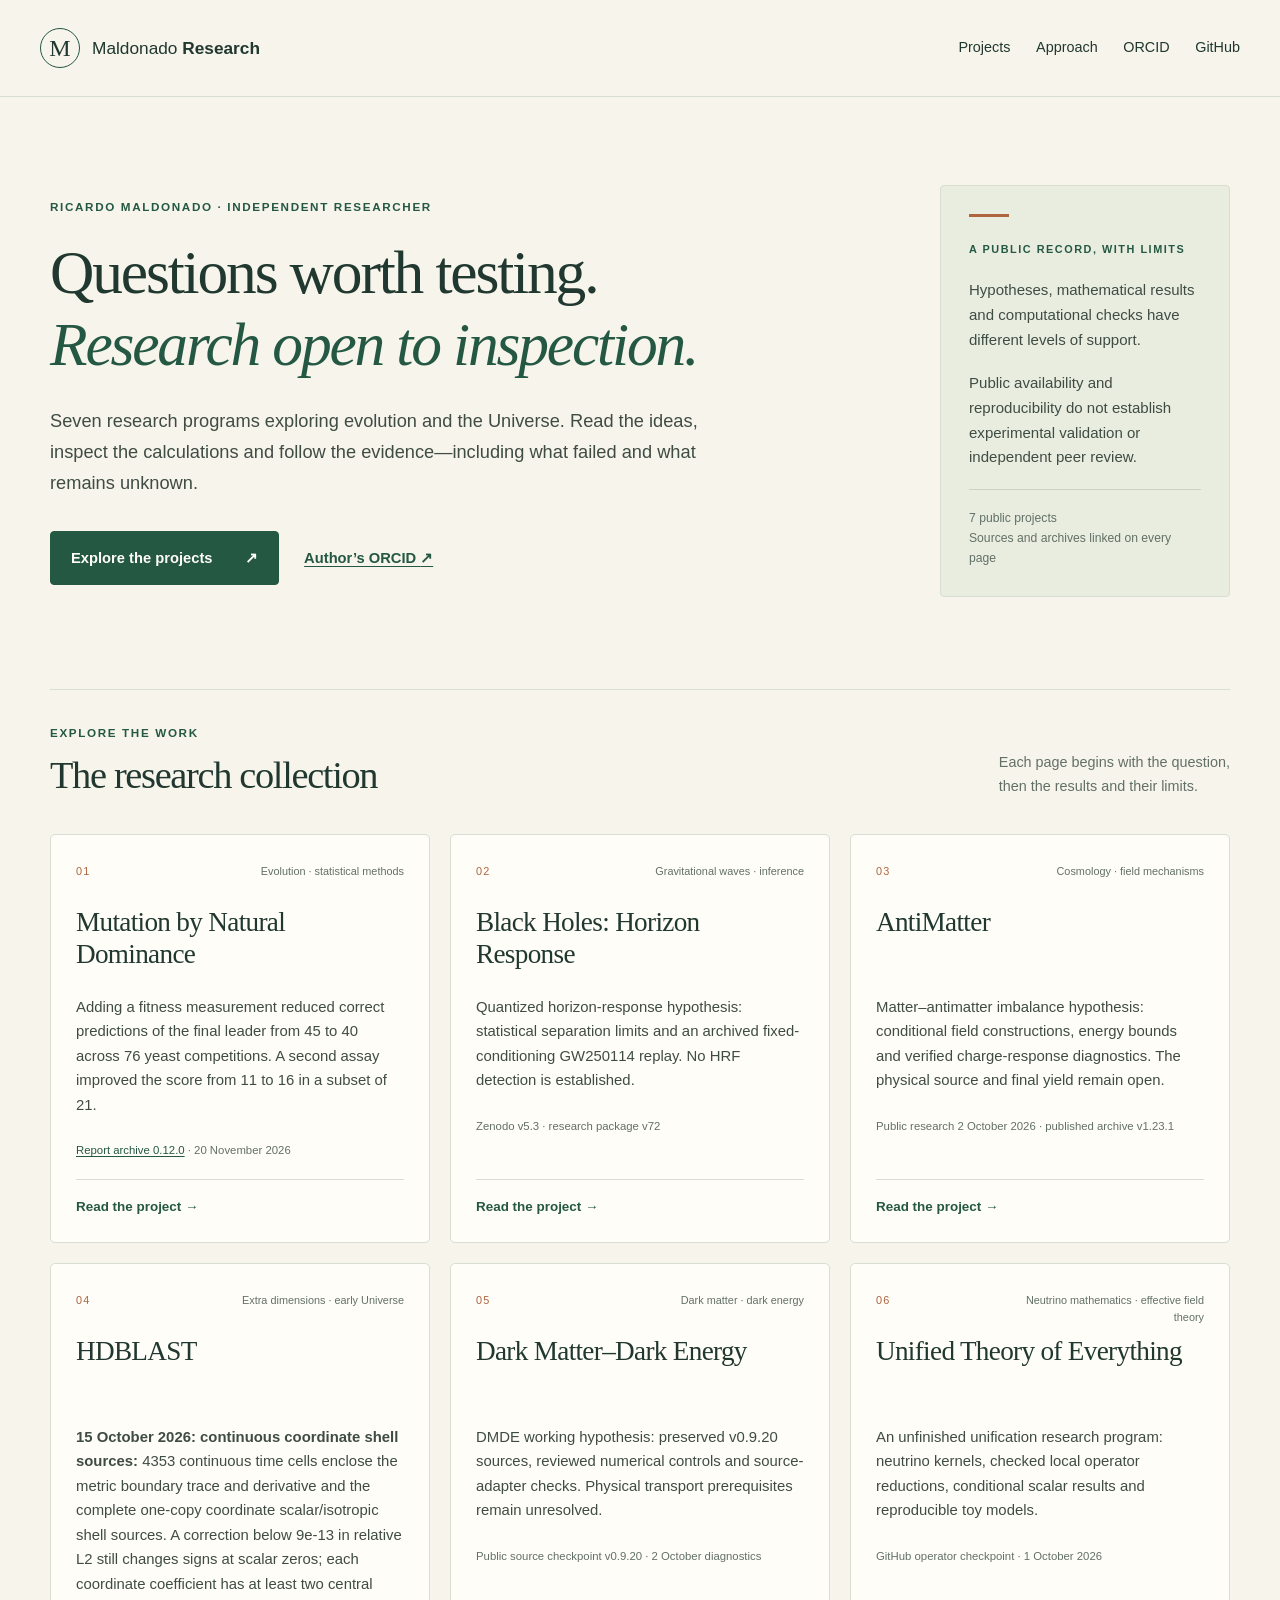
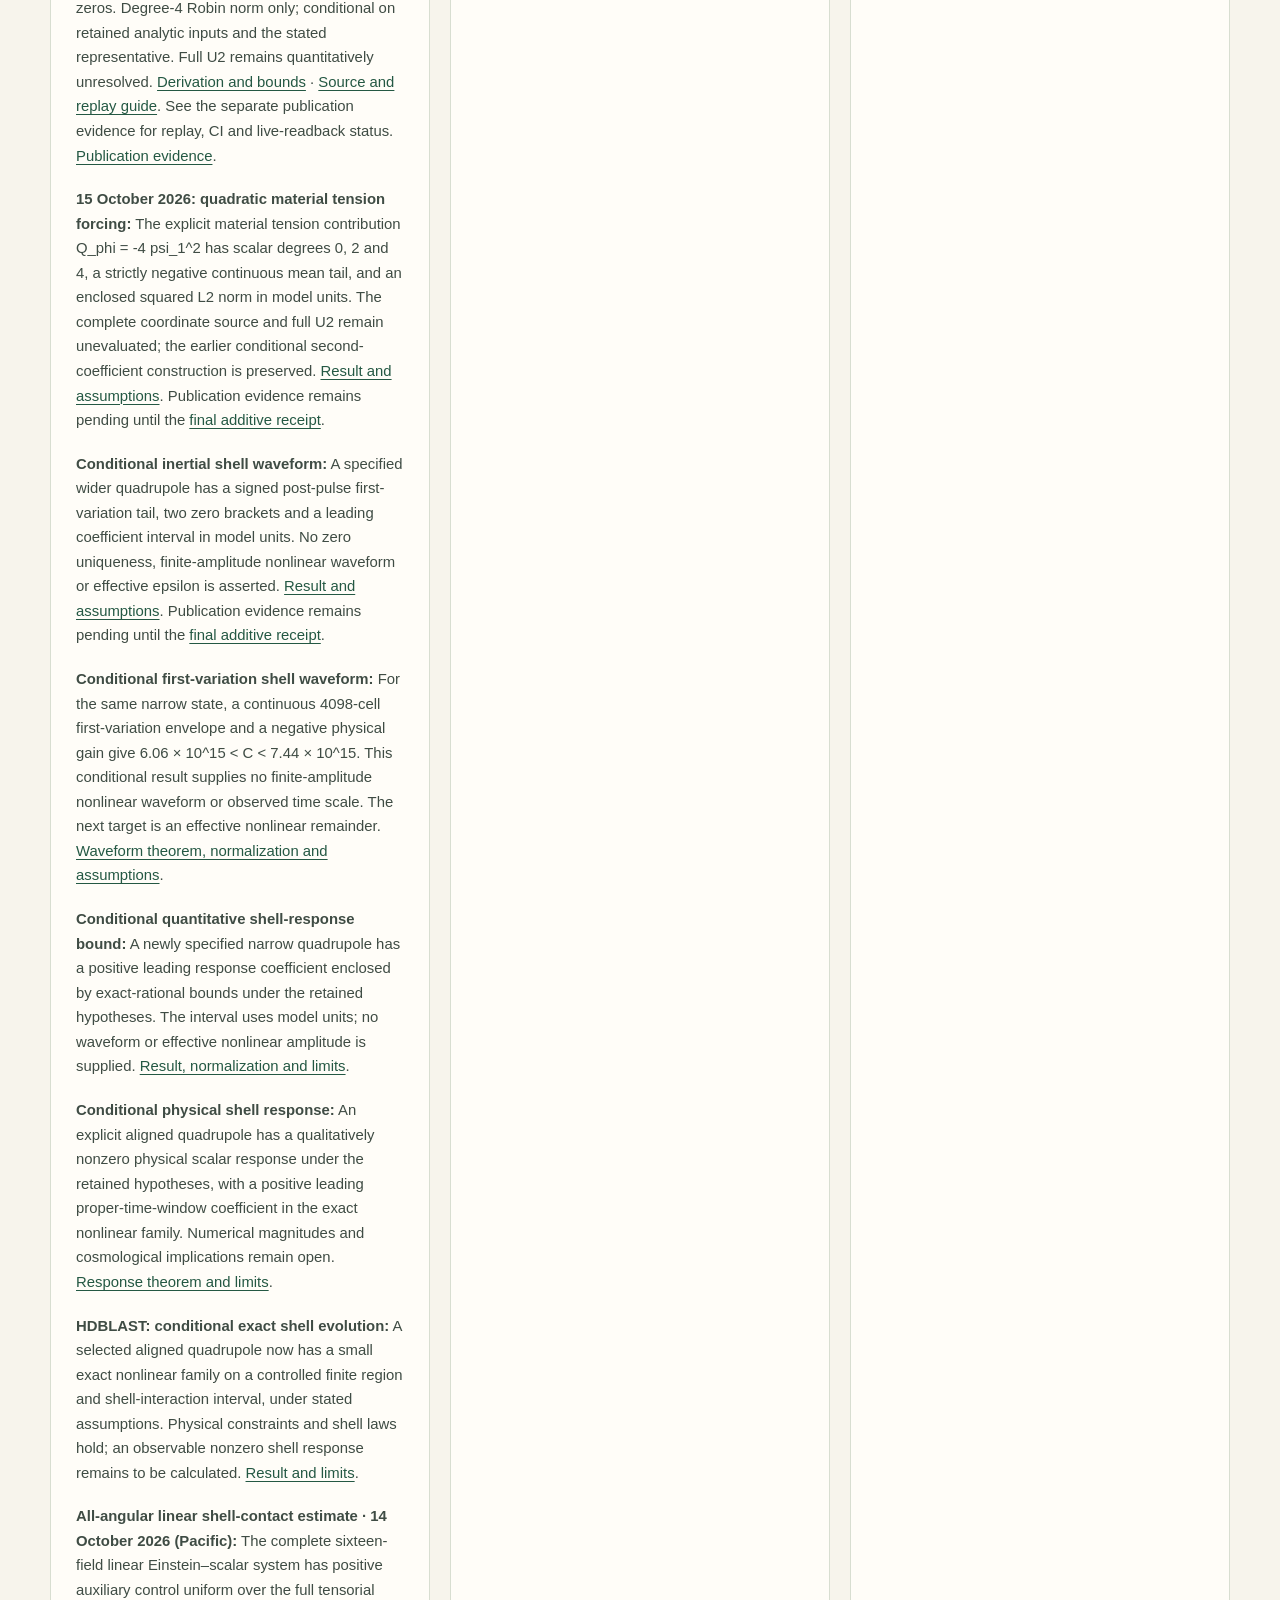
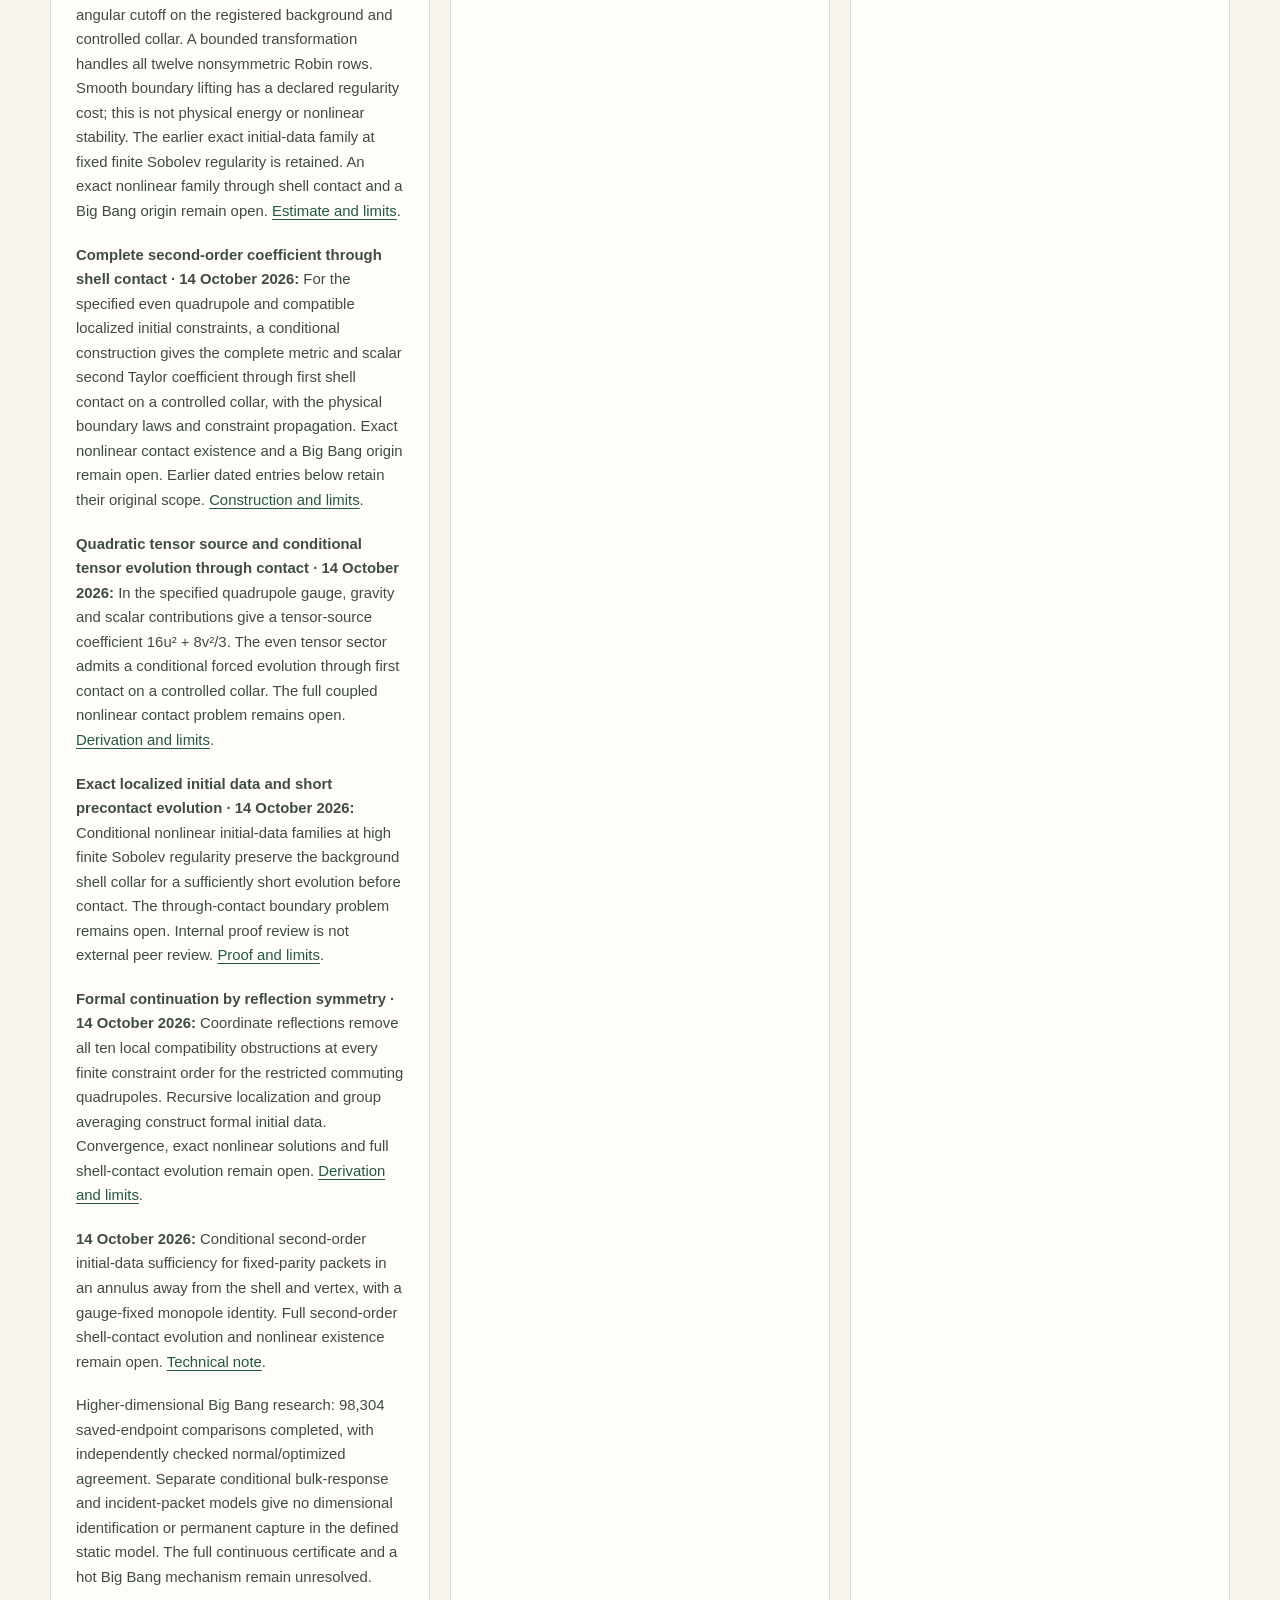
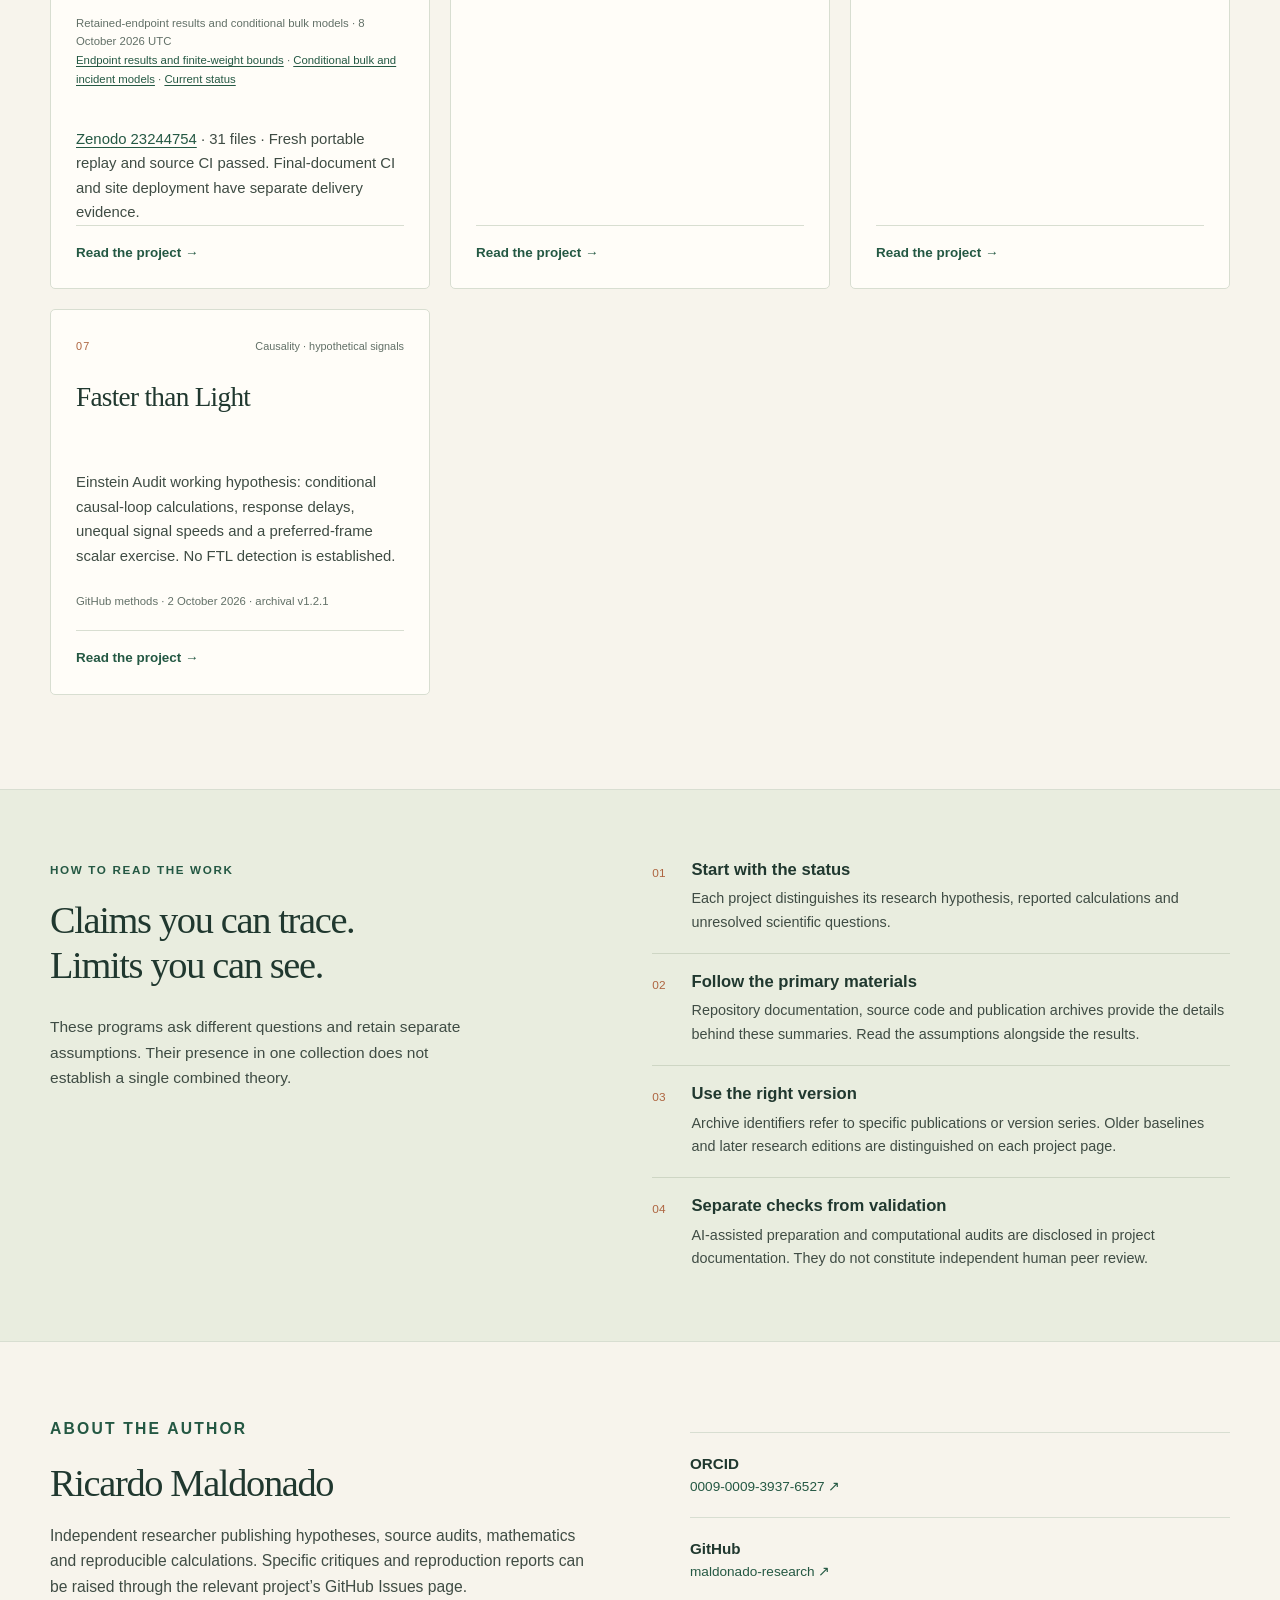
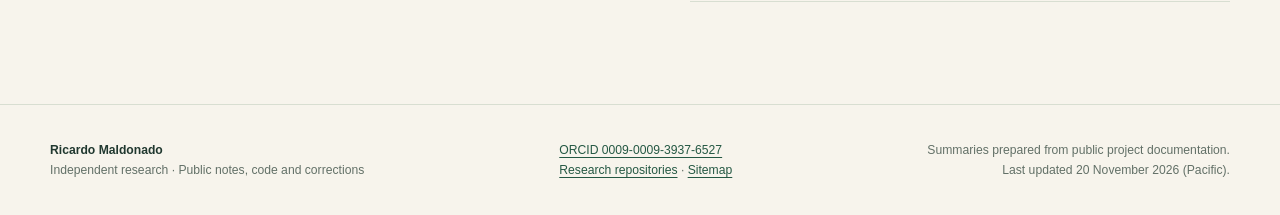
==== commit 2f8f5f52: "Publish the founder fitness results on the TMD project page" ====
--- a/index.html
+++ b/index.html
@@ -20,7 +20,7 @@
   <meta name="twitter:title" content="Maldonado Research | Ricardo Maldonado’s public research">
   <meta name="twitter:description" content="Explore Ricardo Maldonado’s seven public research projects: evolutionary tests, black holes, antimatter, extra dimensions, dark matter–dark energy, unification and faster-than-light hypotheses.">
   <link rel="stylesheet" href="./styles.css">
-  <script type="application/ld+json">{"@context": "https://schema.org", "@graph": [{"@type": "Person", "@id": "https://maldonado-research.github.io/#author", "name": "Ricardo Maldonado", "identifier": "https://orcid.org/0009-0009-3937-6527", "sameAs": ["https://orcid.org/0009-0009-3937-6527", "https://github.com/maldonado-research/"]}, {"@type": "WebSite", "@id": "https://maldonado-research.github.io/#website", "url": "https://maldonado-research.github.io/", "name": "Maldonado Research", "inLanguage": "en", "creator": {"@id": "https://maldonado-research.github.io/#author"}}, {"@type": "CollectionPage", "@id": "https://maldonado-research.github.io/#collection", "url": "https://maldonado-research.github.io/", "name": "Maldonado Research — public research projects", "description": "Seven public research programs with readable summaries, source code, archives, assumptions and limitations.", "isPartOf": {"@id": "https://maldonado-research.github.io/#website"}, "about": {"@id": "https://maldonado-research.github.io/#author"}, "hasPart": [{"@type": "CreativeWork", "@id": "https://maldonado-research.github.io/projects/tmd/#research", "name": "Mutation by Natural Dominance", "url": "https://maldonado-research.github.io/projects/tmd/", "description": "Two phenotype-selected archives give the same route order among represented records. In one archive, a missing positive population could bring the second and third routes level.", "version": "0.8.0", "dateModified": "2026-11-19", "isBasedOn": "https://github.com/maldonado-research/TMD/blob/cf001e14879510a6341ca744ff1225d97496b382/research/archived_route_ranks/README.md", "subjectOf": [{"@type": "Report", "url": "https://doi.org/10.5281/zenodo.24356344", "name": "Mutation by Natural Dominance: retrospective route rankings and observation audits", "version": "0.8.0", "datePublished": "2026-11-18"}, {"@type": "CreativeWork", "url": "https://doi.org/10.5281/zenodo.23970140", "name": "Methods 0.7.0: conditional observation and control inference"}, {"@type": "CreativeWork", "url": "https://github.com/maldonado-research/TMD/blob/6ee37825927225fb86ce0251c04e4bf156c6a92b/research/integrated_inference/README.md", "name": "PR 49: one error budget from learned thresholds to common curvature"}, {"@type": "CreativeWork", "url": "https://github.com/maldonado-research/TMD/blob/6ee37825927225fb86ce0251c04e4bf156c6a92b/research/integrated_inference/INDEPENDENT_INTEGRATION_REVIEW.md", "name": "Independent internal review of conditional integrated inference"}, {"@type": "CreativeWork", "url": "https://github.com/maldonado-research/TMD/blob/41cbb0554dca39bc2e053b726a73e32b4fb8537c/research/CONTINUATION_HANDOFF_2026-10-16_R43.md", "name": "R43 barcode identity contract and structural preflight"}, {"@type": "CreativeWork", "url": "https://github.com/maldonado-research/TMD/blob/41cbb0554dca39bc2e053b726a73e32b4fb8537c/research/barcode_identity_audit/REPORT.md", "name": "Source-supported barcode observation and classification contract"}, {"@type": "CreativeWork", "url": "https://github.com/maldonado-research/TMD/blob/41cbb0554dca39bc2e053b726a73e32b4fb8537c/research/barcode_identity_audit/preflight.py", "name": "Original structural preflight for explicitly keyed tables"}, {"@type": "CreativeWork", "url": "https://github.com/maldonado-research/TMD/blob/41cbb0554dca39bc2e053b726a73e32b4fb8537c/research/barcode_identity_audit/VALIDATION_CONTRACT.json", "name": "Preflight input requirements, verification and biological limits"}, {"@type": "CreativeWork", "url": "https://github.com/maldonado-research/TMD/blob/4fd168b69ad73b7af2ff9a55ff3a114b7b972239/research/CONTINUATION_HANDOFF_2026-10-16_R42.md", "name": "R42 rendered outputs and binned-plot correction"}, {"@type": "CreativeWork", "url": "https://github.com/maldonado-research/TMD/blob/4fd168b69ad73b7af2ff9a55ff3a114b7b972239/research/rendered_notebook_audit/REPORT.md", "name": "Authenticated stored summary and binned Figure 7 recipe"}, {"@type": "CreativeWork", "url": "https://github.com/maldonado-research/TMD/blob/4fd168b69ad73b7af2ff9a55ff3a114b7b972239/research/rendered_notebook_audit/AUDIT.json", "name": "Stored row definitions, source anchors and execution limits"}, {"@type": "CreativeWork", "url": "https://github.com/maldonado-research/TMD/blob/4fd168b69ad73b7af2ff9a55ff3a114b7b972239/research/rendered_notebook_audit/WATCH.md", "name": "Separate 2026 BASIL fitness-inference and mutation-birth assessment"}, {"@type": "CreativeWork", "url": "https://github.com/maldonado-research/TMD/blob/a5af5789c4eda02d046009d1e87233d20b0787cf/research/CONTINUATION_HANDOFF_2026-10-15_R41.md", "name": "R41 conditional clone bounds and recent source assessment"}, {"@type": "CreativeWork", "url": "https://github.com/maldonado-research/TMD/blob/a5af5789c4eda02d046009d1e87233d20b0787cf/research/clone_weight_sensitivity/REPORT.md", "name": "Conditional sensitivity to repeated clone means"}, {"@type": "CreativeWork", "url": "https://github.com/maldonado-research/TMD/blob/a5af5789c4eda02d046009d1e87233d20b0787cf/research/clone_weight_sensitivity/BOUNDS_CONTRACT.json", "name": "Conditional bound assumptions, exact formulas and source anchors"}, {"@type": "CreativeWork", "url": "https://github.com/maldonado-research/TMD/blob/a5af5789c4eda02d046009d1e87233d20b0787cf/research/clone_weight_sensitivity/WATCH.md", "name": "Separate April 2026 yeast growth–mutation source assessment"}, {"@type": "CreativeWork", "url": "https://github.com/maldonado-research/TMD/blob/fa980e3110b76951f22238eb6ef22d62a2b2fccb/research/CONTINUATION_HANDOFF_2026-10-15_R40.md", "name": "R40 fitness pipeline and source-record audit"}, {"@type": "CreativeWork", "url": "https://github.com/maldonado-research/TMD/blob/edb338d103d0980da6e04a22a8bba3895dbfa908/research/CONTINUATION_HANDOFF_2026-10-15_R39.md", "name": "R39 fitness validation and mutation-rate inference assessment"}, {"@type": "CreativeWork", "url": "https://github.com/maldonado-research/TMD/blob/7c982e17c2f5915c730e26f2da3b42065cb02ca9/research/CONTINUATION_HANDOFF_2026-10-15_R38.md", "name": "R38 reporter validation and mutation-origin admission assessment"}, {"@type": "CreativeWork", "url": "https://github.com/maldonado-research/TMD/blob/36fe856473bf72ec77f0a100ddb02bbdce6ccf53/research/CONTINUATION_HANDOFF_2026-10-14_R36.md", "name": "Earlier R36 source-processing and native cell-state assessment"}, {"@type": "CreativeWork", "url": "https://github.com/maldonado-research/TMD/blob/36fe856473bf72ec77f0a100ddb02bbdce6ccf53/research/CONTINUATION_HANDOFF_2026-10-14_R36.md", "name": "R36 processing and native cell-state source assessment"}, {"@type": "CreativeWork", "url": "https://github.com/maldonado-research/TMD/blob/d89f49ec017905c46e0f62d0a3aaadfb3c58981c/research/calibration_sample_provenance/REPORT.md", "name": "Earlier R35 official sample-provenance assessment"}, {"@type": "CreativeWork", "url": "https://github.com/maldonado-research/TMD/blob/d89f49ec017905c46e0f62d0a3aaadfb3c58981c/research/calibration_sample_provenance/REPORT.md", "name": "R35 official run and sample provenance assessment"}, {"@type": "CreativeWork", "url": "https://github.com/maldonado-research/TMD/blob/513e75a207286edd139f0341f975b3100c7470fa/research/calibration_source_replay/REPORT.md", "name": "Earlier R34 processed-source calibration replay"}, {"@type": "CreativeWork", "url": "https://github.com/maldonado-research/TMD/blob/513e75a207286edd139f0341f975b3100c7470fa/research/calibration_source_replay/REPORT.md", "name": "R34 authenticated processed-source calibration replay"}, {"@type": "CreativeWork", "url": "https://github.com/maldonado-research/TMD/blob/900eae53c72de8da6d8892bf224fd1dafeb379a4/research/calibration_resource/REPORT.md", "name": "Earlier R33 implemented DNA-calibration resource assessment"}, {"@type": "CreativeWork", "url": "https://github.com/maldonado-research/TMD/blob/900eae53c72de8da6d8892bf224fd1dafeb379a4/research/calibration_resource/REPORT.md", "name": "R33 implemented DNA-standard calibration resources and entry stages"}, {"@type": "CreativeWork", "url": "https://github.com/maldonado-research/TMD/blob/ece37805c75b533eb85d2f754d4bf049e2ac75c7/research/barcoded_assay_methods/REPORT.md", "name": "Earlier R32 calibration and mechanism-identifiability assessment"}, {"@type": "CreativeWork", "url": "https://github.com/maldonado-research/TMD/blob/ece37805c75b533eb85d2f754d4bf049e2ac75c7/research/barcoded_assay_methods/REPORT.md", "name": "R32 HiDenSeq calibration and mechanism-identifiability assessment"}, {"@type": "CreativeWork", "url": "https://github.com/maldonado-research/TMD/blob/53332655243d24feab79eb127964f3317ea048d4/research/reporting_record_assessment/REPORT.md", "name": "Earlier R31 source reporting and applicability assessment"}, {"@type": "CreativeWork", "url": "https://github.com/maldonado-research/TMD/blob/53332655243d24feab79eb127964f3317ea048d4/research/reporting_record_assessment/REPORT.md", "name": "R31 reporting-form and author-response applicability assessment"}, {"@type": "CreativeWork", "url": "https://github.com/maldonado-research/TMD/blob/53332655243d24feab79eb127964f3317ea048d4/research/barcoded_assay_lead/REPORT.md", "name": "R31 recent HiDenSeq method lead — native transport unadmitted"}, {"@type": "CreativeWork", "url": "https://github.com/maldonado-research/TMD/blob/e361888e6f7691d1b35726347c4e8855e11c5003/research/stock_context_assessment/REPORT.md", "name": "Earlier R30 primary stock-context assessment"}, {"@type": "CreativeWork", "url": "https://github.com/maldonado-research/TMD/blob/e361888e6f7691d1b35726347c4e8855e11c5003/research/stock_context_assessment/REPORT.md", "name": "R30 primary stock-context assessment"}, {"@type": "CreativeWork", "url": "https://github.com/maldonado-research/TMD/blob/e361888e6f7691d1b35726347c4e8855e11c5003/research/calculation_record_assessment/REPORT.md", "name": "R30 source-calculation records and conditional weights-only constraint"}, {"@type": "CreativeWork", "url": "https://github.com/maldonado-research/TMD/blob/043ea8c46d7d0df2eca93cfc0dfdeed23d134a8d/research/source_join_resolution/REPORT.md", "name": "Earlier R29 reference-coordinate and source-join assessment"}, {"@type": "CreativeWork", "url": "https://github.com/maldonado-research/TMD/blob/043ea8c46d7d0df2eca93cfc0dfdeed23d134a8d/research/source_join_resolution/REPORT.md", "name": "R29 reference-coordinate and source-join assessment"}, {"@type": "CreativeWork", "url": "https://github.com/maldonado-research/TMD/blob/043ea8c46d7d0df2eca93cfc0dfdeed23d134a8d/research/summary_reconciliation/REPORT.md", "name": "R29 conditional fitness-summary reconciliation — intended aggregation unresolved"}, {"@type": "CreativeWork", "url": "https://github.com/maldonado-research/TMD/blob/570a46fd59a4dbe8d9e5104219e32f8ddf09df7f/research/matched_source_feasibility/REPORT.md", "name": "Earlier R28 source and feasibility checkpoint"}, {"@type": "CreativeWork", "url": "https://github.com/maldonado-research/TMD/blob/570a46fd59a4dbe8d9e5104219e32f8ddf09df7f/research/matched_source_feasibility/REPORT.md", "name": "R28 historical source, molecular classifier and exact-workbook assessment"}, {"@type": "CreativeWork", "url": "https://github.com/maldonado-research/TMD/blob/570a46fd59a4dbe8d9e5104219e32f8ddf09df7f/research/qualified_review_packet/REPORT.md", "name": "R28 practical qualified-review preparation — actual inputs unresolved"}, {"@type": "CreativeWork", "url": "https://github.com/maldonado-research/TMD/blob/9a325d9075a08686d61b5d2c35abd74656fb9ec8/research/strain_unit_map/REPORT.md", "name": "R27 strain and experimental-unit map — complete matched panel unavailable"}, {"@type": "CreativeWork", "url": "https://github.com/maldonado-research/TMD/blob/9a325d9075a08686d61b5d2c35abd74656fb9ec8/research/establishment_controls/REPORT.md", "name": "R27 phase-specific measurement and ecological control requirements"}, {"@type": "CreativeWork", "url": "https://github.com/maldonado-research/TMD/blob/daa7dda8273003829e7adcd7a464e1baad202307/research/benchmark_decision/README.md", "name": "R26 replay cost and independent-truth decision — PTATO benchmarking parked"}, {"@type": "CreativeWork", "url": "https://github.com/maldonado-research/TMD/blob/daa7dda8273003829e7adcd7a464e1baad202307/research/bacterial_panel_leads/REPORT.md", "name": "R26 licensed bacterial resource and source arithmetic — no matched panel admitted"}, {"@type": "CreativeWork", "url": "https://github.com/maldonado-research/TMD/blob/8bd3fe66e49025aadf8d8a67c7de6b2fafc1a20e/research/processed_input_audit/README.md", "name": "R25 scoped catalogues and exact callability-summary arithmetic — no variant recovery replay"}, {"@type": "CreativeWork", "url": "https://github.com/maldonado-research/TMD/blob/8bd3fe66e49025aadf8d8a67c7de6b2fafc1a20e/research/genotype_denominators/README.md", "name": "R25 conditional denominator audit — constructed examples, actual study effects unknown"}, {"@type": "CreativeWork", "url": "https://github.com/maldonado-research/TMD/blob/8bf7ae05158623b3731e69502d4ad7d5f8da365d/research/processed_metadata/README.md", "name": "Authenticated PTATO metadata — no numerical variant or origin benchmark"}, {"@type": "CreativeWork", "url": "https://github.com/maldonado-research/TMD/blob/8bf7ae05158623b3731e69502d4ad7d5f8da365d/research/source_watch/2026-10-08/README.md", "name": "Unreviewed mutation-bias preprint assessment — establishment, fixation and incomplete multi-route forecast"}, {"@type": "CreativeWork", "url": "https://zenodo.org/records/23219776", "name": "Methods archive 0.6.0 — 1 October snapshot"}, {"@type": "CreativeWork", "url": "https://github.com/maldonado-research/TMD/blob/1f61b434162ef0ddad086479897ab046071d2c1a/research/artifact_admission/README.md", "name": "Earlier R23 PTATO artifact review"}, {"@type": "CreativeWork", "url": "https://github.com/maldonado-research/TMD/blob/8bf7ae05158623b3731e69502d4ad7d5f8da365d/research/processed_metadata/README.md", "name": "Earlier R24 primary metadata checkpoint"}, {"@type": "CreativeWork", "url": "https://github.com/maldonado-research/TMD/blob/8bd3fe66e49025aadf8d8a67c7de6b2fafc1a20e/research/processed_input_audit/README.md", "name": "Earlier R25 scoped input checkpoint"}, {"@type": "CreativeWork", "url": "https://github.com/maldonado-research/TMD/blob/daa7dda8273003829e7adcd7a464e1baad202307/research/benchmark_decision/README.md", "name": "Earlier R26 replay and truth checkpoint"}, {"@type": "CreativeWork", "url": "https://github.com/maldonado-research/TMD/blob/9a325d9075a08686d61b5d2c35abd74656fb9ec8/research/strain_unit_map/REPORT.md", "name": "Earlier R27 strain and control checkpoint"}]}, {"@type": "CreativeWork", "@id": "https://maldonado-research.github.io/projects/black-holes-hrf/#research", "name": "Black Holes: Horizon Response", "url": "https://maldonado-research.github.io/projects/black-holes-hrf/"}, {"@type": "CreativeWork", "@id": "https://maldonado-research.github.io/projects/antimatter/#research", "name": "AntiMatter", "url": "https://maldonado-research.github.io/projects/antimatter/"}, {"@type": "CreativeWork", "@id": "https://maldonado-research.github.io/projects/hdblast/#research", "name": "HDBLAST", "url": "https://maldonado-research.github.io/projects/hdblast/", "description": "HDBLAST: a compact rotating quadrupole has a second-order obstruction to a parameter-C² exact Einstein–scalar shell family with full matching. Passing the symmetry tests does not prove nonlinear existence.", "version": "2026.10.13-shell-noether (GitHub checkpoint)", "dateModified": "2026-10-13", "isBasedOn": "https://github.com/maldonado-research/HDblast/tree/main/research/HDBLAST_SHELL_NOETHER_20261013", "subjectOf": [{"@type": "CreativeWork", "url": "https://github.com/maldonado-research/HDblast/blob/main/research/HDBLAST_SHELL_NOETHER_20261013/manuscript/SHELL_NOETHER.pdf", "name": "A rotational obstruction to nonlinear continuation of Einstein–scalar shell perturbations"}, {"@type": "CreativeWork", "url": "https://github.com/maldonado-research/HDblast/tree/main/research/HDBLAST_SHELL_NOETHER_20261013", "name": "GitHub-only shell Noether checkpoint, with no separate Zenodo edition"}, {"@type": "CreativeWork", "url": "https://github.com/maldonado-research/HDblast/blob/main/research/HDBLAST_SHELL_NOETHER_20261013/RESULTS.md", "name": "Exact-family obstruction, restricted commuting criterion, verification and limits"}, {"@type": "CreativeWork", "url": "https://github.com/maldonado-research/HDblast/blob/main/research/HDBLAST_REGULAR_SHELL_CONTACT_20261013/manuscript/SHELL_CONTACT.pdf", "name": "Smooth Einstein–scalar perturbations through timelike shell contact"}, {"@type": "CreativeWork", "url": "https://github.com/maldonado-research/HDblast/tree/main/research/HDBLAST_REGULAR_SHELL_CONTACT_20261013", "name": "GitHub-only shell-contact checkpoint, with no separate Zenodo edition"}, {"@type": "CreativeWork", "url": "https://github.com/maldonado-research/HDblast/blob/main/research/HDBLAST_REGULAR_SHELL_CONTACT_20261013/RESULTS.md", "name": "Finite-angular smooth family, complete junctions, conserved total pairing and limits"}, {"@type": "CreativeWork", "url": "https://doi.org/10.5281/zenodo.23335485", "name": "Latest archived spectral edition, 2026.10.13-regular-shell-spectra"}]}, {"@type": "CreativeWork", "@id": "https://maldonado-research.github.io/projects/dmde/#research", "name": "Dark Matter–Dark Energy", "url": "https://maldonado-research.github.io/projects/dmde/"}, {"@type": "CreativeWork", "@id": "https://maldonado-research.github.io/projects/unified-theory-of-everything/#research", "name": "Unified Theory of Everything", "url": "https://maldonado-research.github.io/projects/unified-theory-of-everything/", "version": "GitHub operator checkpoint · 1 October 2026", "dateModified": "2026-10-02"}, {"@type": "CreativeWork", "@id": "https://maldonado-research.github.io/projects/faster-than-light/#research", "name": "Faster than Light", "url": "https://maldonado-research.github.io/projects/faster-than-light/"}], "dateModified": "2026-11-19"}]}</script>
+  <script type="application/ld+json">{"@context": "https://schema.org", "@graph": [{"@type": "Person", "@id": "https://maldonado-research.github.io/#author", "name": "Ricardo Maldonado", "identifier": "https://orcid.org/0009-0009-3937-6527", "sameAs": ["https://orcid.org/0009-0009-3937-6527", "https://github.com/maldonado-research/"]}, {"@type": "WebSite", "@id": "https://maldonado-research.github.io/#website", "url": "https://maldonado-research.github.io/", "name": "Maldonado Research", "inLanguage": "en", "creator": {"@id": "https://maldonado-research.github.io/#author"}}, {"@type": "CollectionPage", "@id": "https://maldonado-research.github.io/#collection", "url": "https://maldonado-research.github.io/", "name": "Maldonado Research — public research projects", "description": "Seven public research programs with readable summaries, source code, archives, assumptions and limitations.", "isPartOf": {"@id": "https://maldonado-research.github.io/#website"}, "about": {"@id": "https://maldonado-research.github.io/#author"}, "hasPart": [{"@type": "CreativeWork", "@id": "https://maldonado-research.github.io/projects/tmd/#research", "name": "Mutation by Natural Dominance", "url": "https://maldonado-research.github.io/projects/tmd/", "description": "Adding a fitness measurement reduced correct predictions of the final leader from 45 to 40 across 76 yeast competitions. A second assay improved the score from 11 to 16 in a subset of 21.", "version": "0.12.0", "dateModified": "2026-11-20", "isBasedOn": "https://github.com/maldonado-research/TMD/tree/6fa3871b25eb4896edfad8cb38f6bb7d306108c4/research/founder_fitness", "subjectOf": [{"@type": "Report", "url": "https://doi.org/10.5281/zenodo.24409045", "name": "Report and methods archive 0.12.0", "version": "0.12.0", "datePublished": "2026-11-20"}, {"@type": "Report", "url": "https://doi.org/10.5281/zenodo.24356344", "name": "Mutation by Natural Dominance: retrospective route rankings and observation audits", "version": "0.8.0", "datePublished": "2026-11-18"}, {"@type": "CreativeWork", "url": "https://doi.org/10.5281/zenodo.23970140", "name": "Methods 0.7.0: conditional observation and control inference"}, {"@type": "CreativeWork", "url": "https://github.com/maldonado-research/TMD/blob/6ee37825927225fb86ce0251c04e4bf156c6a92b/research/integrated_inference/README.md", "name": "PR 49: one error budget from learned thresholds to common curvature"}, {"@type": "CreativeWork", "url": "https://github.com/maldonado-research/TMD/blob/6ee37825927225fb86ce0251c04e4bf156c6a92b/research/integrated_inference/INDEPENDENT_INTEGRATION_REVIEW.md", "name": "Independent internal review of conditional integrated inference"}, {"@type": "CreativeWork", "url": "https://github.com/maldonado-research/TMD/blob/41cbb0554dca39bc2e053b726a73e32b4fb8537c/research/CONTINUATION_HANDOFF_2026-10-16_R43.md", "name": "R43 barcode identity contract and structural preflight"}, {"@type": "CreativeWork", "url": "https://github.com/maldonado-research/TMD/blob/41cbb0554dca39bc2e053b726a73e32b4fb8537c/research/barcode_identity_audit/REPORT.md", "name": "Source-supported barcode observation and classification contract"}, {"@type": "CreativeWork", "url": "https://github.com/maldonado-research/TMD/blob/41cbb0554dca39bc2e053b726a73e32b4fb8537c/research/barcode_identity_audit/preflight.py", "name": "Original structural preflight for explicitly keyed tables"}, {"@type": "CreativeWork", "url": "https://github.com/maldonado-research/TMD/blob/41cbb0554dca39bc2e053b726a73e32b4fb8537c/research/barcode_identity_audit/VALIDATION_CONTRACT.json", "name": "Preflight input requirements, verification and biological limits"}, {"@type": "CreativeWork", "url": "https://github.com/maldonado-research/TMD/blob/4fd168b69ad73b7af2ff9a55ff3a114b7b972239/research/CONTINUATION_HANDOFF_2026-10-16_R42.md", "name": "R42 rendered outputs and binned-plot correction"}, {"@type": "CreativeWork", "url": "https://github.com/maldonado-research/TMD/blob/4fd168b69ad73b7af2ff9a55ff3a114b7b972239/research/rendered_notebook_audit/REPORT.md", "name": "Authenticated stored summary and binned Figure 7 recipe"}, {"@type": "CreativeWork", "url": "https://github.com/maldonado-research/TMD/blob/4fd168b69ad73b7af2ff9a55ff3a114b7b972239/research/rendered_notebook_audit/AUDIT.json", "name": "Stored row definitions, source anchors and execution limits"}, {"@type": "CreativeWork", "url": "https://github.com/maldonado-research/TMD/blob/4fd168b69ad73b7af2ff9a55ff3a114b7b972239/research/rendered_notebook_audit/WATCH.md", "name": "Separate 2026 BASIL fitness-inference and mutation-birth assessment"}, {"@type": "CreativeWork", "url": "https://github.com/maldonado-research/TMD/blob/a5af5789c4eda02d046009d1e87233d20b0787cf/research/CONTINUATION_HANDOFF_2026-10-15_R41.md", "name": "R41 conditional clone bounds and recent source assessment"}, {"@type": "CreativeWork", "url": "https://github.com/maldonado-research/TMD/blob/a5af5789c4eda02d046009d1e87233d20b0787cf/research/clone_weight_sensitivity/REPORT.md", "name": "Conditional sensitivity to repeated clone means"}, {"@type": "CreativeWork", "url": "https://github.com/maldonado-research/TMD/blob/a5af5789c4eda02d046009d1e87233d20b0787cf/research/clone_weight_sensitivity/BOUNDS_CONTRACT.json", "name": "Conditional bound assumptions, exact formulas and source anchors"}, {"@type": "CreativeWork", "url": "https://github.com/maldonado-research/TMD/blob/a5af5789c4eda02d046009d1e87233d20b0787cf/research/clone_weight_sensitivity/WATCH.md", "name": "Separate April 2026 yeast growth–mutation source assessment"}, {"@type": "CreativeWork", "url": "https://github.com/maldonado-research/TMD/blob/fa980e3110b76951f22238eb6ef22d62a2b2fccb/research/CONTINUATION_HANDOFF_2026-10-15_R40.md", "name": "R40 fitness pipeline and source-record audit"}, {"@type": "CreativeWork", "url": "https://github.com/maldonado-research/TMD/blob/edb338d103d0980da6e04a22a8bba3895dbfa908/research/CONTINUATION_HANDOFF_2026-10-15_R39.md", "name": "R39 fitness validation and mutation-rate inference assessment"}, {"@type": "CreativeWork", "url": "https://github.com/maldonado-research/TMD/blob/7c982e17c2f5915c730e26f2da3b42065cb02ca9/research/CONTINUATION_HANDOFF_2026-10-15_R38.md", "name": "R38 reporter validation and mutation-origin admission assessment"}, {"@type": "CreativeWork", "url": "https://github.com/maldonado-research/TMD/blob/36fe856473bf72ec77f0a100ddb02bbdce6ccf53/research/CONTINUATION_HANDOFF_2026-10-14_R36.md", "name": "Earlier R36 source-processing and native cell-state assessment"}, {"@type": "CreativeWork", "url": "https://github.com/maldonado-research/TMD/blob/36fe856473bf72ec77f0a100ddb02bbdce6ccf53/research/CONTINUATION_HANDOFF_2026-10-14_R36.md", "name": "R36 processing and native cell-state source assessment"}, {"@type": "CreativeWork", "url": "https://github.com/maldonado-research/TMD/blob/d89f49ec017905c46e0f62d0a3aaadfb3c58981c/research/calibration_sample_provenance/REPORT.md", "name": "Earlier R35 official sample-provenance assessment"}, {"@type": "CreativeWork", "url": "https://github.com/maldonado-research/TMD/blob/d89f49ec017905c46e0f62d0a3aaadfb3c58981c/research/calibration_sample_provenance/REPORT.md", "name": "R35 official run and sample provenance assessment"}, {"@type": "CreativeWork", "url": "https://github.com/maldonado-research/TMD/blob/513e75a207286edd139f0341f975b3100c7470fa/research/calibration_source_replay/REPORT.md", "name": "Earlier R34 processed-source calibration replay"}, {"@type": "CreativeWork", "url": "https://github.com/maldonado-research/TMD/blob/513e75a207286edd139f0341f975b3100c7470fa/research/calibration_source_replay/REPORT.md", "name": "R34 authenticated processed-source calibration replay"}, {"@type": "CreativeWork", "url": "https://github.com/maldonado-research/TMD/blob/900eae53c72de8da6d8892bf224fd1dafeb379a4/research/calibration_resource/REPORT.md", "name": "Earlier R33 implemented DNA-calibration resource assessment"}, {"@type": "CreativeWork", "url": "https://github.com/maldonado-research/TMD/blob/900eae53c72de8da6d8892bf224fd1dafeb379a4/research/calibration_resource/REPORT.md", "name": "R33 implemented DNA-standard calibration resources and entry stages"}, {"@type": "CreativeWork", "url": "https://github.com/maldonado-research/TMD/blob/ece37805c75b533eb85d2f754d4bf049e2ac75c7/research/barcoded_assay_methods/REPORT.md", "name": "Earlier R32 calibration and mechanism-identifiability assessment"}, {"@type": "CreativeWork", "url": "https://github.com/maldonado-research/TMD/blob/ece37805c75b533eb85d2f754d4bf049e2ac75c7/research/barcoded_assay_methods/REPORT.md", "name": "R32 HiDenSeq calibration and mechanism-identifiability assessment"}, {"@type": "CreativeWork", "url": "https://github.com/maldonado-research/TMD/blob/53332655243d24feab79eb127964f3317ea048d4/research/reporting_record_assessment/REPORT.md", "name": "Earlier R31 source reporting and applicability assessment"}, {"@type": "CreativeWork", "url": "https://github.com/maldonado-research/TMD/blob/53332655243d24feab79eb127964f3317ea048d4/research/reporting_record_assessment/REPORT.md", "name": "R31 reporting-form and author-response applicability assessment"}, {"@type": "CreativeWork", "url": "https://github.com/maldonado-research/TMD/blob/53332655243d24feab79eb127964f3317ea048d4/research/barcoded_assay_lead/REPORT.md", "name": "R31 recent HiDenSeq method lead — native transport unadmitted"}, {"@type": "CreativeWork", "url": "https://github.com/maldonado-research/TMD/blob/e361888e6f7691d1b35726347c4e8855e11c5003/research/stock_context_assessment/REPORT.md", "name": "Earlier R30 primary stock-context assessment"}, {"@type": "CreativeWork", "url": "https://github.com/maldonado-research/TMD/blob/e361888e6f7691d1b35726347c4e8855e11c5003/research/stock_context_assessment/REPORT.md", "name": "R30 primary stock-context assessment"}, {"@type": "CreativeWork", "url": "https://github.com/maldonado-research/TMD/blob/e361888e6f7691d1b35726347c4e8855e11c5003/research/calculation_record_assessment/REPORT.md", "name": "R30 source-calculation records and conditional weights-only constraint"}, {"@type": "CreativeWork", "url": "https://github.com/maldonado-research/TMD/blob/043ea8c46d7d0df2eca93cfc0dfdeed23d134a8d/research/source_join_resolution/REPORT.md", "name": "Earlier R29 reference-coordinate and source-join assessment"}, {"@type": "CreativeWork", "url": "https://github.com/maldonado-research/TMD/blob/043ea8c46d7d0df2eca93cfc0dfdeed23d134a8d/research/source_join_resolution/REPORT.md", "name": "R29 reference-coordinate and source-join assessment"}, {"@type": "CreativeWork", "url": "https://github.com/maldonado-research/TMD/blob/043ea8c46d7d0df2eca93cfc0dfdeed23d134a8d/research/summary_reconciliation/REPORT.md", "name": "R29 conditional fitness-summary reconciliation — intended aggregation unresolved"}, {"@type": "CreativeWork", "url": "https://github.com/maldonado-research/TMD/blob/570a46fd59a4dbe8d9e5104219e32f8ddf09df7f/research/matched_source_feasibility/REPORT.md", "name": "Earlier R28 source and feasibility checkpoint"}, {"@type": "CreativeWork", "url": "https://github.com/maldonado-research/TMD/blob/570a46fd59a4dbe8d9e5104219e32f8ddf09df7f/research/matched_source_feasibility/REPORT.md", "name": "R28 historical source, molecular classifier and exact-workbook assessment"}, {"@type": "CreativeWork", "url": "https://github.com/maldonado-research/TMD/blob/570a46fd59a4dbe8d9e5104219e32f8ddf09df7f/research/qualified_review_packet/REPORT.md", "name": "R28 practical qualified-review preparation — actual inputs unresolved"}, {"@type": "CreativeWork", "url": "https://github.com/maldonado-research/TMD/blob/9a325d9075a08686d61b5d2c35abd74656fb9ec8/research/strain_unit_map/REPORT.md", "name": "R27 strain and experimental-unit map — complete matched panel unavailable"}, {"@type": "CreativeWork", "url": "https://github.com/maldonado-research/TMD/blob/9a325d9075a08686d61b5d2c35abd74656fb9ec8/research/establishment_controls/REPORT.md", "name": "R27 phase-specific measurement and ecological control requirements"}, {"@type": "CreativeWork", "url": "https://github.com/maldonado-research/TMD/blob/daa7dda8273003829e7adcd7a464e1baad202307/research/benchmark_decision/README.md", "name": "R26 replay cost and independent-truth decision — PTATO benchmarking parked"}, {"@type": "CreativeWork", "url": "https://github.com/maldonado-research/TMD/blob/daa7dda8273003829e7adcd7a464e1baad202307/research/bacterial_panel_leads/REPORT.md", "name": "R26 licensed bacterial resource and source arithmetic — no matched panel admitted"}, {"@type": "CreativeWork", "url": "https://github.com/maldonado-research/TMD/blob/8bd3fe66e49025aadf8d8a67c7de6b2fafc1a20e/research/processed_input_audit/README.md", "name": "R25 scoped catalogues and exact callability-summary arithmetic — no variant recovery replay"}, {"@type": "CreativeWork", "url": "https://github.com/maldonado-research/TMD/blob/8bd3fe66e49025aadf8d8a67c7de6b2fafc1a20e/research/genotype_denominators/README.md", "name": "R25 conditional denominator audit — constructed examples, actual study effects unknown"}, {"@type": "CreativeWork", "url": "https://github.com/maldonado-research/TMD/blob/8bf7ae05158623b3731e69502d4ad7d5f8da365d/research/processed_metadata/README.md", "name": "Authenticated PTATO metadata — no numerical variant or origin benchmark"}, {"@type": "CreativeWork", "url": "https://github.com/maldonado-research/TMD/blob/8bf7ae05158623b3731e69502d4ad7d5f8da365d/research/source_watch/2026-10-08/README.md", "name": "Unreviewed mutation-bias preprint assessment — establishment, fixation and incomplete multi-route forecast"}, {"@type": "CreativeWork", "url": "https://zenodo.org/records/23219776", "name": "Methods archive 0.6.0 — 1 October snapshot"}, {"@type": "CreativeWork", "url": "https://github.com/maldonado-research/TMD/blob/1f61b434162ef0ddad086479897ab046071d2c1a/research/artifact_admission/README.md", "name": "Earlier R23 PTATO artifact review"}, {"@type": "CreativeWork", "url": "https://github.com/maldonado-research/TMD/blob/8bf7ae05158623b3731e69502d4ad7d5f8da365d/research/processed_metadata/README.md", "name": "Earlier R24 primary metadata checkpoint"}, {"@type": "CreativeWork", "url": "https://github.com/maldonado-research/TMD/blob/8bd3fe66e49025aadf8d8a67c7de6b2fafc1a20e/research/processed_input_audit/README.md", "name": "Earlier R25 scoped input checkpoint"}, {"@type": "CreativeWork", "url": "https://github.com/maldonado-research/TMD/blob/daa7dda8273003829e7adcd7a464e1baad202307/research/benchmark_decision/README.md", "name": "Earlier R26 replay and truth checkpoint"}, {"@type": "CreativeWork", "url": "https://github.com/maldonado-research/TMD/blob/9a325d9075a08686d61b5d2c35abd74656fb9ec8/research/strain_unit_map/REPORT.md", "name": "Earlier R27 strain and control checkpoint"}]}, {"@type": "CreativeWork", "@id": "https://maldonado-research.github.io/projects/black-holes-hrf/#research", "name": "Black Holes: Horizon Response", "url": "https://maldonado-research.github.io/projects/black-holes-hrf/"}, {"@type": "CreativeWork", "@id": "https://maldonado-research.github.io/projects/antimatter/#research", "name": "AntiMatter", "url": "https://maldonado-research.github.io/projects/antimatter/"}, {"@type": "CreativeWork", "@id": "https://maldonado-research.github.io/projects/hdblast/#research", "name": "HDBLAST", "url": "https://maldonado-research.github.io/projects/hdblast/", "description": "HDBLAST: a compact rotating quadrupole has a second-order obstruction to a parameter-C² exact Einstein–scalar shell family with full matching. Passing the symmetry tests does not prove nonlinear existence.", "version": "2026.10.13-shell-noether (GitHub checkpoint)", "dateModified": "2026-10-13", "isBasedOn": "https://github.com/maldonado-research/HDblast/tree/main/research/HDBLAST_SHELL_NOETHER_20261013", "subjectOf": [{"@type": "CreativeWork", "url": "https://github.com/maldonado-research/HDblast/blob/main/research/HDBLAST_SHELL_NOETHER_20261013/manuscript/SHELL_NOETHER.pdf", "name": "A rotational obstruction to nonlinear continuation of Einstein–scalar shell perturbations"}, {"@type": "CreativeWork", "url": "https://github.com/maldonado-research/HDblast/tree/main/research/HDBLAST_SHELL_NOETHER_20261013", "name": "GitHub-only shell Noether checkpoint, with no separate Zenodo edition"}, {"@type": "CreativeWork", "url": "https://github.com/maldonado-research/HDblast/blob/main/research/HDBLAST_SHELL_NOETHER_20261013/RESULTS.md", "name": "Exact-family obstruction, restricted commuting criterion, verification and limits"}, {"@type": "CreativeWork", "url": "https://github.com/maldonado-research/HDblast/blob/main/research/HDBLAST_REGULAR_SHELL_CONTACT_20261013/manuscript/SHELL_CONTACT.pdf", "name": "Smooth Einstein–scalar perturbations through timelike shell contact"}, {"@type": "CreativeWork", "url": "https://github.com/maldonado-research/HDblast/tree/main/research/HDBLAST_REGULAR_SHELL_CONTACT_20261013", "name": "GitHub-only shell-contact checkpoint, with no separate Zenodo edition"}, {"@type": "CreativeWork", "url": "https://github.com/maldonado-research/HDblast/blob/main/research/HDBLAST_REGULAR_SHELL_CONTACT_20261013/RESULTS.md", "name": "Finite-angular smooth family, complete junctions, conserved total pairing and limits"}, {"@type": "CreativeWork", "url": "https://doi.org/10.5281/zenodo.23335485", "name": "Latest archived spectral edition, 2026.10.13-regular-shell-spectra"}]}, {"@type": "CreativeWork", "@id": "https://maldonado-research.github.io/projects/dmde/#research", "name": "Dark Matter–Dark Energy", "url": "https://maldonado-research.github.io/projects/dmde/"}, {"@type": "CreativeWork", "@id": "https://maldonado-research.github.io/projects/unified-theory-of-everything/#research", "name": "Unified Theory of Everything", "url": "https://maldonado-research.github.io/projects/unified-theory-of-everything/", "version": "GitHub operator checkpoint · 1 October 2026", "dateModified": "2026-10-02"}, {"@type": "CreativeWork", "@id": "https://maldonado-research.github.io/projects/faster-than-light/#research", "name": "Faster than Light", "url": "https://maldonado-research.github.io/projects/faster-than-light/"}], "dateModified": "2026-11-20"}]}</script>
 </head>
 <body>
 <a class="skip-link" href="#main">Skip to content</a>
@@ -45,9 +45,9 @@
 </section>
 <section id="projects" class="project-section wrap" aria-labelledby="projects-title">
   <div class="section-heading"><div><p class="eyebrow">Explore the work</p><h2 id="projects-title">The research collection</h2></div><p>Each page begins with the question,<br>then the results and their limits.</p></div>
-  <div class="project-grid"><article class="project-card"><div class="card-top"><span class="card-number">01</span><span class="card-field">Evolution · statistical methods</span></div><h3><a href="./projects/tmd/">Mutation by Natural Dominance</a></h3><p>Two phenotype-selected archives give the same route order among represented records. In one archive, a missing positive population could bring the second and third routes level.</p><p class="card-version"><a href="https://doi.org/10.5281/zenodo.24356344">Report archive 0.8.0</a> · 18 November 2026</p><a href="./projects/tmd/" class="card-link">Read the project →</a></article><article class="project-card"><div class="card-top"><span class="card-number">02</span><span class="card-field">Gravitational waves · inference</span></div><h3><a href="./projects/black-holes-hrf/">Black Holes: Horizon Response</a></h3><p>Quantized horizon-response hypothesis: statistical separation limits and an archived fixed-conditioning GW250114 replay. No HRF detection is established.</p><p class="card-version">Zenodo v5.3 · research package v72</p><a href="./projects/black-holes-hrf/" class="card-link">Read the project →</a></article><article class="project-card"><div class="card-top"><span class="card-number">03</span><span class="card-field">Cosmology · field mechanisms</span></div><h3><a href="./projects/antimatter/">AntiMatter</a></h3><p>Matter–antimatter imbalance hypothesis: conditional field constructions, energy bounds and verified charge-response diagnostics. The physical source and final yield remain open.</p><p class="card-version">Public research 2 October 2026 · published archive v1.23.1</p><a href="./projects/antimatter/" class="card-link">Read the project →</a></article><article class="project-card"><div class="card-top"><span class="card-number">04</span><span class="card-field">Extra dimensions · early Universe</span></div><h3><a href="./projects/hdblast/">HDBLAST</a></h3><p data-hdb-coordinate-sources="coordinate-shell-sources-20261015"><strong>15 October 2026: continuous coordinate shell sources:</strong> 4353 continuous time cells enclose the metric boundary trace and derivative and the complete one-copy coordinate scalar/isotropic shell sources. A correction below 9e-13 in relative L2 still changes signs at scalar zeros; each coordinate coefficient has at least two central zeros. Degree-4 Robin norm only; conditional on retained analytic inputs and the stated representative. Full U2 remains quantitatively unresolved. <a href="https://github.com/maldonado-research/HDblast/blob/main/research/HDBLAST_COORDINATE_SHELL_SOURCES_20261015/COORDINATE_SHELL_SOURCES.md">Derivation and bounds</a> · <a href="https://github.com/maldonado-research/HDblast/blob/main/research/HDBLAST_COORDINATE_SHELL_SOURCES_20261015/README.md">Source and replay guide</a>. See the separate publication evidence for replay, CI and live-readback status. <a href="https://github.com/maldonado-research/HDblast/blob/main/hdblast/continuation/2026.10.15-coordinate-shell-sources/PUBLICATION_RECEIPT.json">Publication evidence</a>.</p><p data-hdb-quadratic-forcing="quadratic-shell-forcing-20261015"><strong>15 October 2026: quadratic material tension forcing:</strong> The explicit material tension contribution Q_phi = -4 psi_1^2 has scalar degrees 0, 2 and 4, a strictly negative continuous mean tail, and an enclosed squared L2 norm in model units. The complete coordinate source and full U2 remain unevaluated; the earlier conditional second-coefficient construction is preserved. <a href="https://github.com/maldonado-research/HDblast/blob/main/research/HDBLAST_QUADRATIC_SHELL_FORCING_20261015/QUADRATIC_MATERIAL_TENSION_FORCING.md">Result and assumptions</a>. Publication evidence remains pending until the <a href="https://github.com/maldonado-research/HDblast/blob/main/hdblast/continuation/2026.10.15-quadratic-shell-forcing/PUBLICATION_RECEIPT.json">final additive receipt</a>.</p><p data-hdb-inertial-waveform="inertial-shell-waveform-20261015"><strong>Conditional inertial shell waveform:</strong> A specified wider quadrupole has a signed post-pulse first-variation tail, two zero brackets and a leading coefficient interval in model units. No zero uniqueness, finite-amplitude nonlinear waveform or effective epsilon is asserted. <a href="https://github.com/maldonado-research/HDblast/blob/main/research/HDBLAST_INERTIAL_SHELL_WAVEFORM_20261015/INERTIAL_SHELL_WAVEFORM.md">Result and assumptions</a>. Publication evidence remains pending until the <a href="https://github.com/maldonado-research/HDblast/blob/main/hdblast/continuation/2026.10.15-inertial-shell-waveform/PUBLICATION_RECEIPT.json">final additive receipt</a>.</p><p data-hdb-first-variation-waveform="uniform-first-variation-waveform-20261015"><strong>Conditional first-variation shell waveform:</strong> For the same narrow state, a continuous 4098-cell first-variation envelope and a negative physical gain give 6.06 × 10^15 &lt; C &lt; 7.44 × 10^15. This conditional result supplies no finite-amplitude nonlinear waveform or observed time scale. The next target is an effective nonlinear remainder. <a href="https://github.com/maldonado-research/HDblast/blob/main/research/HDBLAST_UNIFORM_FIRST_VARIATION_WAVEFORM_20261015/UNIFORM_FIRST_VARIATION_WAVEFORM.md">Waveform theorem, normalization and assumptions</a>.</p><p data-hdb-response-certificate="shell-response-error-certificate-20261015"><strong>Conditional quantitative shell-response bound:</strong> A newly specified narrow quadrupole has a positive leading response coefficient enclosed by exact-rational bounds under the retained hypotheses. The interval uses model units; no waveform or effective nonlinear amplitude is supplied. <a href="https://github.com/maldonado-research/HDblast/blob/main/research/HDBLAST_SHELL_RESPONSE_ERROR_CERTIFICATE_20261015/README.md">Result, normalization and limits</a>.</p><p data-hdb-shell-response="physical-shell-response-20261015"><strong>Conditional physical shell response:</strong> An explicit aligned quadrupole has a qualitatively nonzero physical scalar response under the retained hypotheses, with a positive leading proper-time-window coefficient in the exact nonlinear family. Numerical magnitudes and cosmological implications remain open. <a href="https://github.com/maldonado-research/HDblast/blob/main/research/HDBLAST_PHYSICAL_SHELL_RESPONSE_20261015/README.md">Response theorem and limits</a>.</p><p data-hdb-quasilinear="quasilinear-shell-evolution-20261015"><strong>HDBLAST: conditional exact shell evolution:</strong> A selected aligned quadrupole now has a small exact nonlinear family on a controlled finite region and shell-interaction interval, under stated assumptions. Physical constraints and shell laws hold; an observable nonzero shell response remains to be calculated. <a href="https://github.com/maldonado-research/HDblast/blob/main/research/HDBLAST_QUASILINEAR_SHELL_EVOLUTION_20261015/README.md">Result and limits</a>.</p><p data-hdb-angular-uniform="angular-uniform-contact-20261015"><strong>All-angular linear shell-contact estimate · 14 October 2026 (Pacific):</strong> The complete sixteen-field linear Einstein–scalar system has positive auxiliary control uniform over the full tensorial angular cutoff on the registered background and controlled collar. A bounded transformation handles all twelve nonsymmetric Robin rows. Smooth boundary lifting has a declared regularity cost; this is not physical energy or nonlinear stability. The earlier exact initial-data family at fixed finite Sobolev regularity is retained. An exact nonlinear family through shell contact and a Big Bang origin remain open. <a href="https://github.com/maldonado-research/HDblast/blob/main/research/HDBLAST_ANGULAR_UNIFORM_CONTACT_20261015/README.md">Estimate and limits</a>.</p><p data-hdb-full-contact="full-second-order-contact-20261014"><strong>Complete second-order coefficient through shell contact · 14 October 2026:</strong> For the specified even quadrupole and compatible localized initial constraints, a conditional construction gives the complete metric and scalar second Taylor coefficient through first shell contact on a controlled collar, with the physical boundary laws and constraint propagation. Exact nonlinear contact existence and a Big Bang origin remain open. Earlier dated entries below retain their original scope. <a href="https://github.com/maldonado-research/HDblast/blob/main/research/HDBLAST_FULL_SECOND_ORDER_CONTACT_20261014/README.md">Construction and limits</a>.</p><p data-hdb-tensor="quadratic-tensor-contact-20261014"><strong>Quadratic tensor source and conditional tensor evolution through contact · 14 October 2026:</strong> In the specified quadrupole gauge, gravity and scalar contributions give a tensor-source coefficient 16u² + 8v²/3. The even tensor sector admits a conditional forced evolution through first contact on a controlled collar. The full coupled nonlinear contact problem remains open. <a href="https://github.com/maldonado-research/HDblast/blob/main/research/HDBLAST_QUADRATIC_TENSOR_CONTACT_20261014/README.md">Derivation and limits</a>.</p><p data-hdb-exact="exact-localized-precontact-20261014"><strong>Exact localized initial data and short precontact evolution · 14 October 2026:</strong> Conditional nonlinear initial-data families at high finite Sobolev regularity preserve the background shell collar for a sufficiently short evolution before contact. The through-contact boundary problem remains open. Internal proof review is not external peer review. <a href="https://github.com/maldonado-research/HDblast/blob/main/research/HDBLAST_EXACT_LOCALIZED_PRECONTACT_20261014/README.md">Proof and limits</a>.</p><p data-hdb-reflection="reflection-formal-initial-data-20261014"><strong>Formal continuation by reflection symmetry · 14 October 2026:</strong> Coordinate reflections remove all ten local compatibility obstructions at every finite constraint order for the restricted commuting quadrupoles. Recursive localization and group averaging construct formal initial data. Convergence, exact nonlinear solutions and full shell-contact evolution remain open. <a href="https://github.com/maldonado-research/HDblast/blob/main/research/HDBLAST_SECOND_ORDER_LOCALIZED_20261014/continuation/REFLECTION_FORMAL_INITIAL_DATA.md">Derivation and limits</a>.</p><p data-hdb-second-order="second-order-localized-20261014"><strong>14 October 2026:</strong> Conditional second-order initial-data sufficiency for fixed-parity packets in an annulus away from the shell and vertex, with a gauge-fixed monopole identity. Full second-order shell-contact evolution and nonlinear existence remain open. <a href="https://github.com/maldonado-research/HDblast/blob/main/research/HDBLAST_SECOND_ORDER_LOCALIZED_20261014/manuscript/SECOND_ORDER_LOCALIZED.md">Technical note</a>.</p><p>Higher-dimensional Big Bang research: 98,304 saved-endpoint comparisons completed, with independently checked normal/optimized agreement. Separate conditional bulk-response and incident-packet models give no dimensional identification or permanent capture in the defined static model. The full continuous certificate and a hot Big Bang mechanism remain unresolved.</p><p class="card-version">Retained-endpoint results and conditional bulk models · 8 October 2026 UTC<br><a href="https://github.com/maldonado-research/HDblast/blob/main/research/HDBLAST_CHECKPOINT_20261008_RETAINED_ENDPOINT_FLOW/RESULTS.md">Endpoint results and finite-weight bounds</a> · <a href="https://github.com/maldonado-research/HDblast/blob/main/research/HDBLAST_CHECKPOINT_20261008_CAUSAL_BULK_RESPONSE/README.md">Conditional bulk and incident models</a> · <a href="https://github.com/maldonado-research/HDblast/blob/main/hdblast/CURRENT_STATUS.md">Current status</a></p><p data-hdb-endpoint-edition="verified"><a href="https://doi.org/10.5281/zenodo.23244754">Zenodo 23244754</a> · 31 files · Fresh portable replay and source CI passed. Final-document CI and site deployment have separate delivery evidence.</p><a href="./projects/hdblast/" class="card-link">Read the project →</a></article><article class="project-card"><div class="card-top"><span class="card-number">05</span><span class="card-field">Dark matter · dark energy</span></div><h3><a href="./projects/dmde/">Dark Matter–Dark Energy</a></h3><p>DMDE working hypothesis: preserved v0.9.20 sources, reviewed numerical controls and source-adapter checks. Physical transport prerequisites remain unresolved.</p><p class="card-version">Public source checkpoint v0.9.20 · 2 October diagnostics</p><a href="./projects/dmde/" class="card-link">Read the project →</a></article><article class="project-card"><div class="card-top"><span class="card-number">06</span><span class="card-field">Neutrino mathematics · effective field theory</span></div><h3><a href="./projects/unified-theory-of-everything/">Unified Theory of Everything</a></h3><p>An unfinished unification research program: neutrino kernels, checked local operator reductions, conditional scalar results and reproducible toy models.</p><p class="card-version">GitHub operator checkpoint · 1 October 2026</p><a href="./projects/unified-theory-of-everything/" class="card-link">Read the project →</a></article><article class="project-card"><div class="card-top"><span class="card-number">07</span><span class="card-field">Causality · hypothetical signals</span></div><h3><a href="./projects/faster-than-light/">Faster than Light</a></h3><p>Einstein Audit working hypothesis: conditional causal-loop calculations, response delays, unequal signal speeds and a preferred-frame scalar exercise. No FTL detection is established.</p><p class="card-version">GitHub methods · 2 October 2026 · archival v1.2.1</p><a href="./projects/faster-than-light/" class="card-link">Read the project →</a></article></div></section>
+  <div class="project-grid"><article class="project-card"><div class="card-top"><span class="card-number">01</span><span class="card-field">Evolution · statistical methods</span></div><h3><a href="./projects/tmd/">Mutation by Natural Dominance</a></h3><p>Adding a fitness measurement reduced correct predictions of the final leader from 45 to 40 across 76 yeast competitions. A second assay improved the score from 11 to 16 in a subset of 21.</p><p class="card-version"><a href="https://doi.org/10.5281/zenodo.24409045">Report archive 0.12.0</a> · 20 November 2026</p><a href="./projects/tmd/" class="card-link">Read the project →</a></article><article class="project-card"><div class="card-top"><span class="card-number">02</span><span class="card-field">Gravitational waves · inference</span></div><h3><a href="./projects/black-holes-hrf/">Black Holes: Horizon Response</a></h3><p>Quantized horizon-response hypothesis: statistical separation limits and an archived fixed-conditioning GW250114 replay. No HRF detection is established.</p><p class="card-version">Zenodo v5.3 · research package v72</p><a href="./projects/black-holes-hrf/" class="card-link">Read the project →</a></article><article class="project-card"><div class="card-top"><span class="card-number">03</span><span class="card-field">Cosmology · field mechanisms</span></div><h3><a href="./projects/antimatter/">AntiMatter</a></h3><p>Matter–antimatter imbalance hypothesis: conditional field constructions, energy bounds and verified charge-response diagnostics. The physical source and final yield remain open.</p><p class="card-version">Public research 2 October 2026 · published archive v1.23.1</p><a href="./projects/antimatter/" class="card-link">Read the project →</a></article><article class="project-card"><div class="card-top"><span class="card-number">04</span><span class="card-field">Extra dimensions · early Universe</span></div><h3><a href="./projects/hdblast/">HDBLAST</a></h3><p data-hdb-coordinate-sources="coordinate-shell-sources-20261015"><strong>15 October 2026: continuous coordinate shell sources:</strong> 4353 continuous time cells enclose the metric boundary trace and derivative and the complete one-copy coordinate scalar/isotropic shell sources. A correction below 9e-13 in relative L2 still changes signs at scalar zeros; each coordinate coefficient has at least two central zeros. Degree-4 Robin norm only; conditional on retained analytic inputs and the stated representative. Full U2 remains quantitatively unresolved. <a href="https://github.com/maldonado-research/HDblast/blob/main/research/HDBLAST_COORDINATE_SHELL_SOURCES_20261015/COORDINATE_SHELL_SOURCES.md">Derivation and bounds</a> · <a href="https://github.com/maldonado-research/HDblast/blob/main/research/HDBLAST_COORDINATE_SHELL_SOURCES_20261015/README.md">Source and replay guide</a>. See the separate publication evidence for replay, CI and live-readback status. <a href="https://github.com/maldonado-research/HDblast/blob/main/hdblast/continuation/2026.10.15-coordinate-shell-sources/PUBLICATION_RECEIPT.json">Publication evidence</a>.</p><p data-hdb-quadratic-forcing="quadratic-shell-forcing-20261015"><strong>15 October 2026: quadratic material tension forcing:</strong> The explicit material tension contribution Q_phi = -4 psi_1^2 has scalar degrees 0, 2 and 4, a strictly negative continuous mean tail, and an enclosed squared L2 norm in model units. The complete coordinate source and full U2 remain unevaluated; the earlier conditional second-coefficient construction is preserved. <a href="https://github.com/maldonado-research/HDblast/blob/main/research/HDBLAST_QUADRATIC_SHELL_FORCING_20261015/QUADRATIC_MATERIAL_TENSION_FORCING.md">Result and assumptions</a>. Publication evidence remains pending until the <a href="https://github.com/maldonado-research/HDblast/blob/main/hdblast/continuation/2026.10.15-quadratic-shell-forcing/PUBLICATION_RECEIPT.json">final additive receipt</a>.</p><p data-hdb-inertial-waveform="inertial-shell-waveform-20261015"><strong>Conditional inertial shell waveform:</strong> A specified wider quadrupole has a signed post-pulse first-variation tail, two zero brackets and a leading coefficient interval in model units. No zero uniqueness, finite-amplitude nonlinear waveform or effective epsilon is asserted. <a href="https://github.com/maldonado-research/HDblast/blob/main/research/HDBLAST_INERTIAL_SHELL_WAVEFORM_20261015/INERTIAL_SHELL_WAVEFORM.md">Result and assumptions</a>. Publication evidence remains pending until the <a href="https://github.com/maldonado-research/HDblast/blob/main/hdblast/continuation/2026.10.15-inertial-shell-waveform/PUBLICATION_RECEIPT.json">final additive receipt</a>.</p><p data-hdb-first-variation-waveform="uniform-first-variation-waveform-20261015"><strong>Conditional first-variation shell waveform:</strong> For the same narrow state, a continuous 4098-cell first-variation envelope and a negative physical gain give 6.06 × 10^15 &lt; C &lt; 7.44 × 10^15. This conditional result supplies no finite-amplitude nonlinear waveform or observed time scale. The next target is an effective nonlinear remainder. <a href="https://github.com/maldonado-research/HDblast/blob/main/research/HDBLAST_UNIFORM_FIRST_VARIATION_WAVEFORM_20261015/UNIFORM_FIRST_VARIATION_WAVEFORM.md">Waveform theorem, normalization and assumptions</a>.</p><p data-hdb-response-certificate="shell-response-error-certificate-20261015"><strong>Conditional quantitative shell-response bound:</strong> A newly specified narrow quadrupole has a positive leading response coefficient enclosed by exact-rational bounds under the retained hypotheses. The interval uses model units; no waveform or effective nonlinear amplitude is supplied. <a href="https://github.com/maldonado-research/HDblast/blob/main/research/HDBLAST_SHELL_RESPONSE_ERROR_CERTIFICATE_20261015/README.md">Result, normalization and limits</a>.</p><p data-hdb-shell-response="physical-shell-response-20261015"><strong>Conditional physical shell response:</strong> An explicit aligned quadrupole has a qualitatively nonzero physical scalar response under the retained hypotheses, with a positive leading proper-time-window coefficient in the exact nonlinear family. Numerical magnitudes and cosmological implications remain open. <a href="https://github.com/maldonado-research/HDblast/blob/main/research/HDBLAST_PHYSICAL_SHELL_RESPONSE_20261015/README.md">Response theorem and limits</a>.</p><p data-hdb-quasilinear="quasilinear-shell-evolution-20261015"><strong>HDBLAST: conditional exact shell evolution:</strong> A selected aligned quadrupole now has a small exact nonlinear family on a controlled finite region and shell-interaction interval, under stated assumptions. Physical constraints and shell laws hold; an observable nonzero shell response remains to be calculated. <a href="https://github.com/maldonado-research/HDblast/blob/main/research/HDBLAST_QUASILINEAR_SHELL_EVOLUTION_20261015/README.md">Result and limits</a>.</p><p data-hdb-angular-uniform="angular-uniform-contact-20261015"><strong>All-angular linear shell-contact estimate · 14 October 2026 (Pacific):</strong> The complete sixteen-field linear Einstein–scalar system has positive auxiliary control uniform over the full tensorial angular cutoff on the registered background and controlled collar. A bounded transformation handles all twelve nonsymmetric Robin rows. Smooth boundary lifting has a declared regularity cost; this is not physical energy or nonlinear stability. The earlier exact initial-data family at fixed finite Sobolev regularity is retained. An exact nonlinear family through shell contact and a Big Bang origin remain open. <a href="https://github.com/maldonado-research/HDblast/blob/main/research/HDBLAST_ANGULAR_UNIFORM_CONTACT_20261015/README.md">Estimate and limits</a>.</p><p data-hdb-full-contact="full-second-order-contact-20261014"><strong>Complete second-order coefficient through shell contact · 14 October 2026:</strong> For the specified even quadrupole and compatible localized initial constraints, a conditional construction gives the complete metric and scalar second Taylor coefficient through first shell contact on a controlled collar, with the physical boundary laws and constraint propagation. Exact nonlinear contact existence and a Big Bang origin remain open. Earlier dated entries below retain their original scope. <a href="https://github.com/maldonado-research/HDblast/blob/main/research/HDBLAST_FULL_SECOND_ORDER_CONTACT_20261014/README.md">Construction and limits</a>.</p><p data-hdb-tensor="quadratic-tensor-contact-20261014"><strong>Quadratic tensor source and conditional tensor evolution through contact · 14 October 2026:</strong> In the specified quadrupole gauge, gravity and scalar contributions give a tensor-source coefficient 16u² + 8v²/3. The even tensor sector admits a conditional forced evolution through first contact on a controlled collar. The full coupled nonlinear contact problem remains open. <a href="https://github.com/maldonado-research/HDblast/blob/main/research/HDBLAST_QUADRATIC_TENSOR_CONTACT_20261014/README.md">Derivation and limits</a>.</p><p data-hdb-exact="exact-localized-precontact-20261014"><strong>Exact localized initial data and short precontact evolution · 14 October 2026:</strong> Conditional nonlinear initial-data families at high finite Sobolev regularity preserve the background shell collar for a sufficiently short evolution before contact. The through-contact boundary problem remains open. Internal proof review is not external peer review. <a href="https://github.com/maldonado-research/HDblast/blob/main/research/HDBLAST_EXACT_LOCALIZED_PRECONTACT_20261014/README.md">Proof and limits</a>.</p><p data-hdb-reflection="reflection-formal-initial-data-20261014"><strong>Formal continuation by reflection symmetry · 14 October 2026:</strong> Coordinate reflections remove all ten local compatibility obstructions at every finite constraint order for the restricted commuting quadrupoles. Recursive localization and group averaging construct formal initial data. Convergence, exact nonlinear solutions and full shell-contact evolution remain open. <a href="https://github.com/maldonado-research/HDblast/blob/main/research/HDBLAST_SECOND_ORDER_LOCALIZED_20261014/continuation/REFLECTION_FORMAL_INITIAL_DATA.md">Derivation and limits</a>.</p><p data-hdb-second-order="second-order-localized-20261014"><strong>14 October 2026:</strong> Conditional second-order initial-data sufficiency for fixed-parity packets in an annulus away from the shell and vertex, with a gauge-fixed monopole identity. Full second-order shell-contact evolution and nonlinear existence remain open. <a href="https://github.com/maldonado-research/HDblast/blob/main/research/HDBLAST_SECOND_ORDER_LOCALIZED_20261014/manuscript/SECOND_ORDER_LOCALIZED.md">Technical note</a>.</p><p>Higher-dimensional Big Bang research: 98,304 saved-endpoint comparisons completed, with independently checked normal/optimized agreement. Separate conditional bulk-response and incident-packet models give no dimensional identification or permanent capture in the defined static model. The full continuous certificate and a hot Big Bang mechanism remain unresolved.</p><p class="card-version">Retained-endpoint results and conditional bulk models · 8 October 2026 UTC<br><a href="https://github.com/maldonado-research/HDblast/blob/main/research/HDBLAST_CHECKPOINT_20261008_RETAINED_ENDPOINT_FLOW/RESULTS.md">Endpoint results and finite-weight bounds</a> · <a href="https://github.com/maldonado-research/HDblast/blob/main/research/HDBLAST_CHECKPOINT_20261008_CAUSAL_BULK_RESPONSE/README.md">Conditional bulk and incident models</a> · <a href="https://github.com/maldonado-research/HDblast/blob/main/hdblast/CURRENT_STATUS.md">Current status</a></p><p data-hdb-endpoint-edition="verified"><a href="https://doi.org/10.5281/zenodo.23244754">Zenodo 23244754</a> · 31 files · Fresh portable replay and source CI passed. Final-document CI and site deployment have separate delivery evidence.</p><a href="./projects/hdblast/" class="card-link">Read the project →</a></article><article class="project-card"><div class="card-top"><span class="card-number">05</span><span class="card-field">Dark matter · dark energy</span></div><h3><a href="./projects/dmde/">Dark Matter–Dark Energy</a></h3><p>DMDE working hypothesis: preserved v0.9.20 sources, reviewed numerical controls and source-adapter checks. Physical transport prerequisites remain unresolved.</p><p class="card-version">Public source checkpoint v0.9.20 · 2 October diagnostics</p><a href="./projects/dmde/" class="card-link">Read the project →</a></article><article class="project-card"><div class="card-top"><span class="card-number">06</span><span class="card-field">Neutrino mathematics · effective field theory</span></div><h3><a href="./projects/unified-theory-of-everything/">Unified Theory of Everything</a></h3><p>An unfinished unification research program: neutrino kernels, checked local operator reductions, conditional scalar results and reproducible toy models.</p><p class="card-version">GitHub operator checkpoint · 1 October 2026</p><a href="./projects/unified-theory-of-everything/" class="card-link">Read the project →</a></article><article class="project-card"><div class="card-top"><span class="card-number">07</span><span class="card-field">Causality · hypothetical signals</span></div><h3><a href="./projects/faster-than-light/">Faster than Light</a></h3><p>Einstein Audit working hypothesis: conditional causal-loop calculations, response delays, unequal signal speeds and a preferred-frame scalar exercise. No FTL detection is established.</p><p class="card-version">GitHub methods · 2 October 2026 · archival v1.2.1</p><a href="./projects/faster-than-light/" class="card-link">Read the project →</a></article></div></section>
 <section id="approach" class="approach-section" aria-labelledby="approach-title"><div class="wrap approach-grid"><div><p class="eyebrow">How to read the work</p><h2 id="approach-title">Claims you can trace.<br>Limits you can see.</h2><p>These programs ask different questions and retain separate assumptions. Their presence in one collection does not establish a single combined theory.</p></div><div class="principles"><article><span>01</span><div><h3>Start with the status</h3><p>Each project distinguishes its research hypothesis, reported calculations and unresolved scientific questions.</p></div></article><article><span>02</span><div><h3>Follow the primary materials</h3><p>Repository documentation, source code and publication archives provide the details behind these summaries. Read the assumptions alongside the results.</p></div></article><article><span>03</span><div><h3>Use the right version</h3><p>Archive identifiers refer to specific publications or version series. Older baselines and later research editions are distinguished on each project page.</p></div></article><article><span>04</span><div><h3>Separate checks from validation</h3><p>AI-assisted preparation and computational audits are disclosed in project documentation. They do not constitute independent human peer review.</p></div></article></div></div></section>
 <section class="author-section wrap" aria-labelledby="author-title"><div><p class="eyebrow">About the author</p><h2 id="author-title">Ricardo Maldonado</h2><p>Independent researcher publishing hypotheses, source audits, mathematics and reproducible calculations. Specific critiques and reproduction reports can be raised through the relevant project’s GitHub Issues page.</p></div><div class="author-links"><a href="https://orcid.org/0009-0009-3937-6527">ORCID <span>0009-0009-3937-6527 ↗</span></a><a href="https://github.com/maldonado-research/">GitHub <span>maldonado-research ↗</span></a></div></section>
-</main><footer class="site-footer"><div class="footer-inner"><p><strong>Ricardo Maldonado</strong><br>Independent research · Public notes, code and corrections</p><p><a href="https://orcid.org/0009-0009-3937-6527">ORCID 0009-0009-3937-6527</a><br><a href="https://github.com/maldonado-research/">Research repositories</a> · <a href="./sitemap.xml">Sitemap</a></p><p class="footer-note">Summaries prepared from public project documentation.<br>Last updated 19 November 2026 UTC (18 November Pacific time).</p></div></footer>
+</main><footer class="site-footer"><div class="footer-inner"><p><strong>Ricardo Maldonado</strong><br>Independent research · Public notes, code and corrections</p><p><a href="https://orcid.org/0009-0009-3937-6527">ORCID 0009-0009-3937-6527</a><br><a href="https://github.com/maldonado-research/">Research repositories</a> · <a href="./sitemap.xml">Sitemap</a></p><p class="footer-note">Summaries prepared from public project documentation.<br>Last updated 20 November 2026 (Pacific).</p></div></footer>
 </body>
 </html>
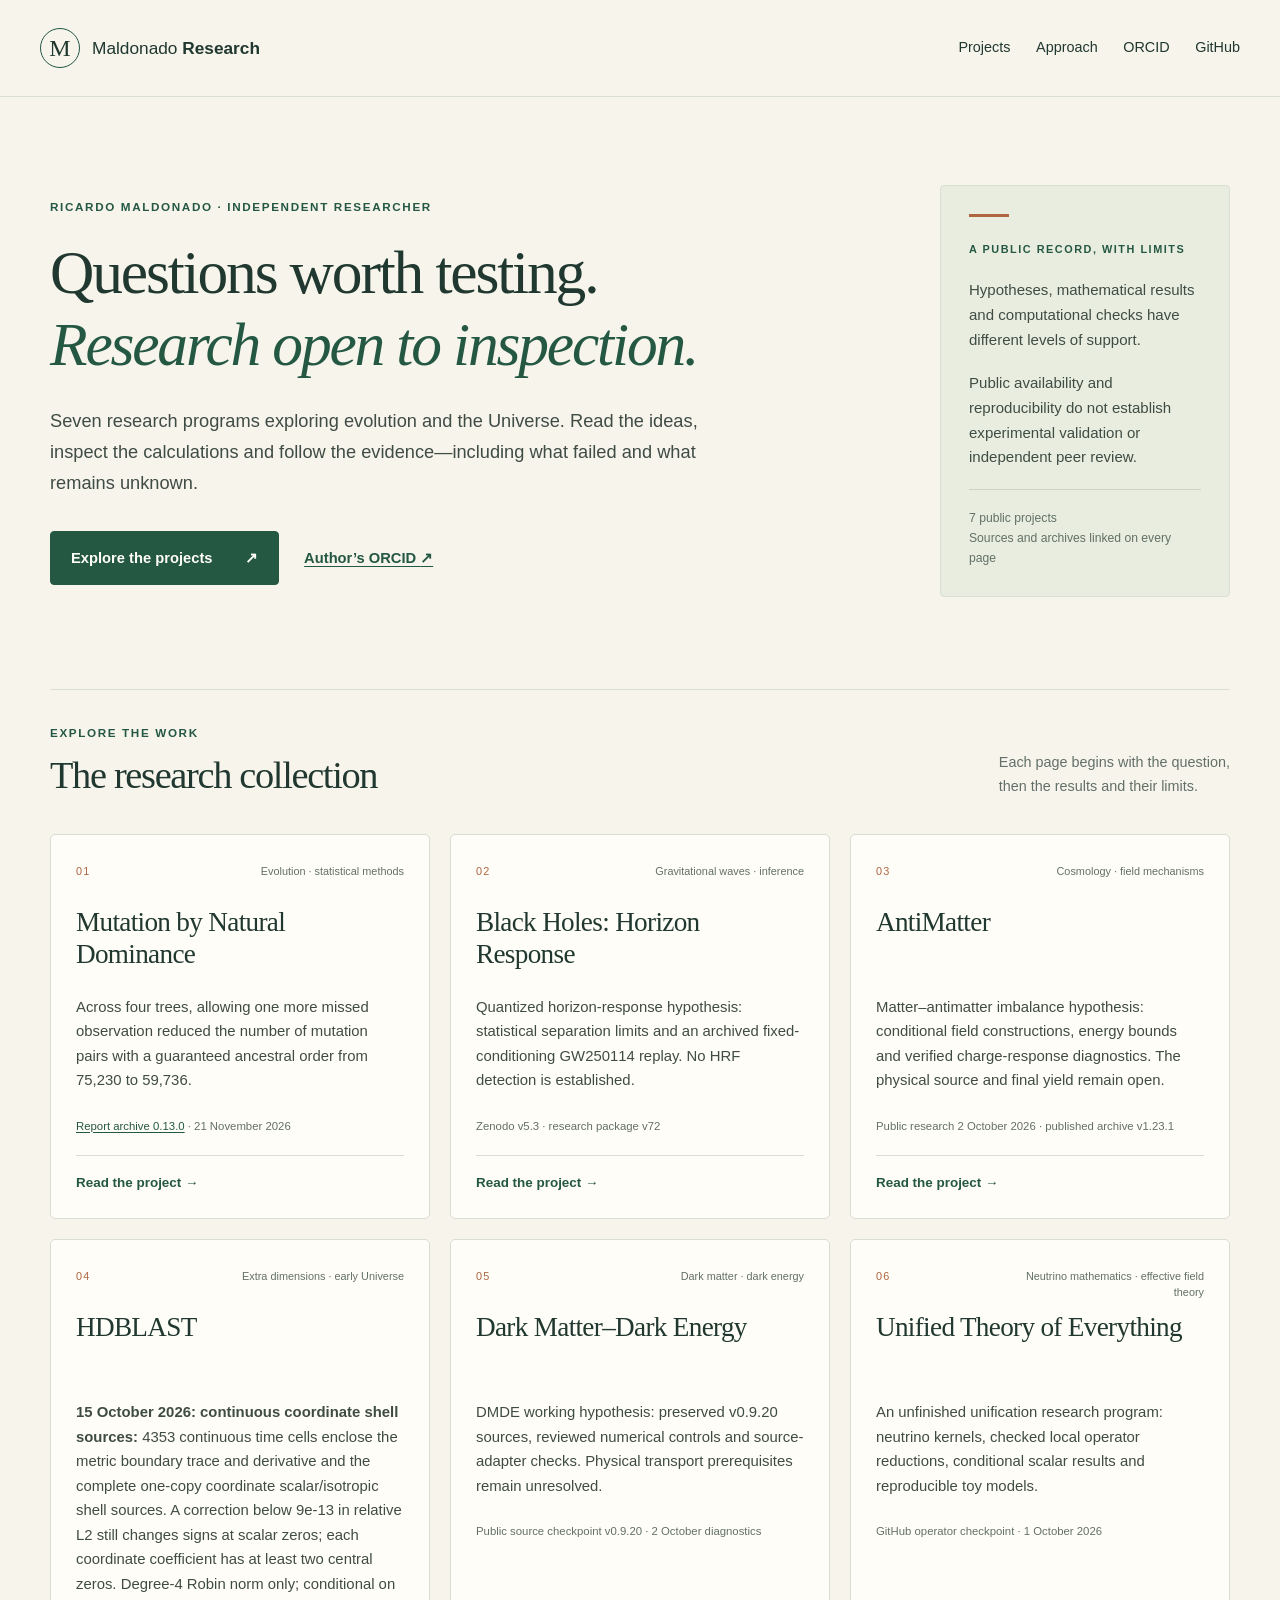
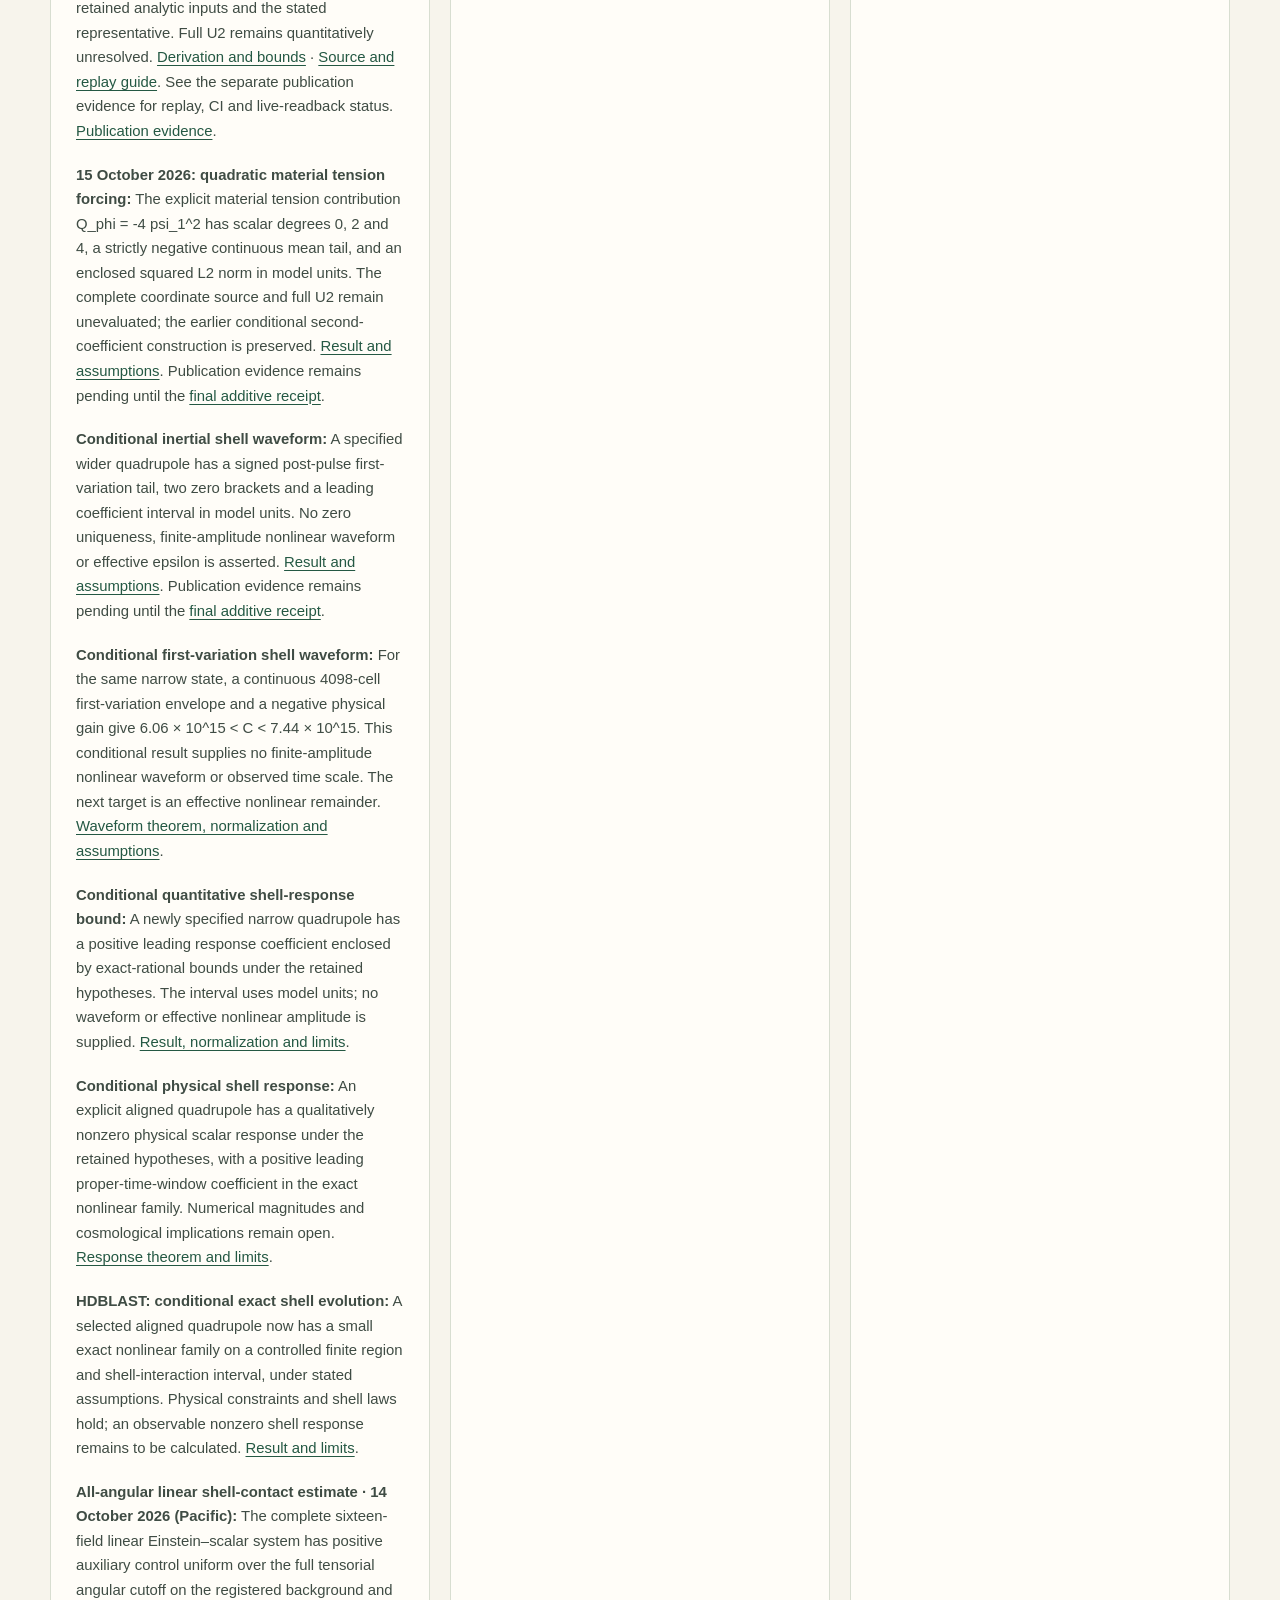
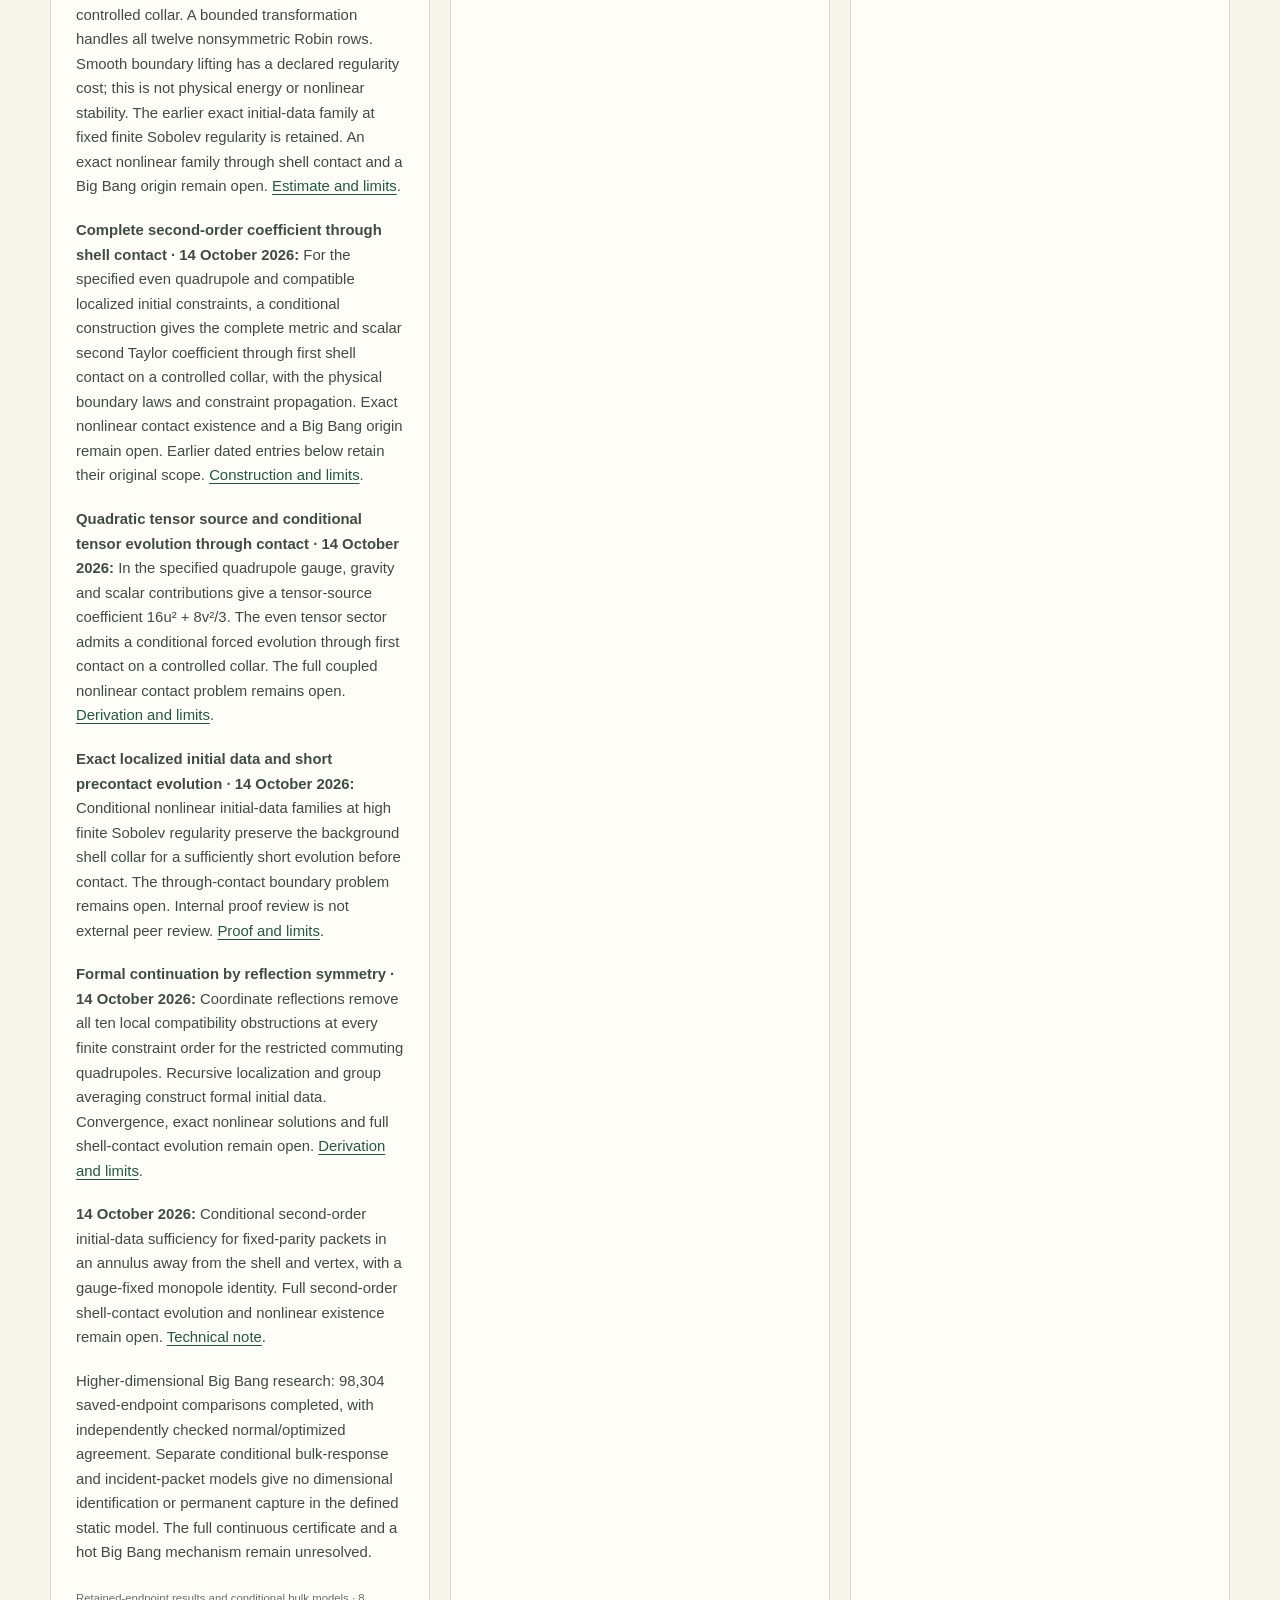
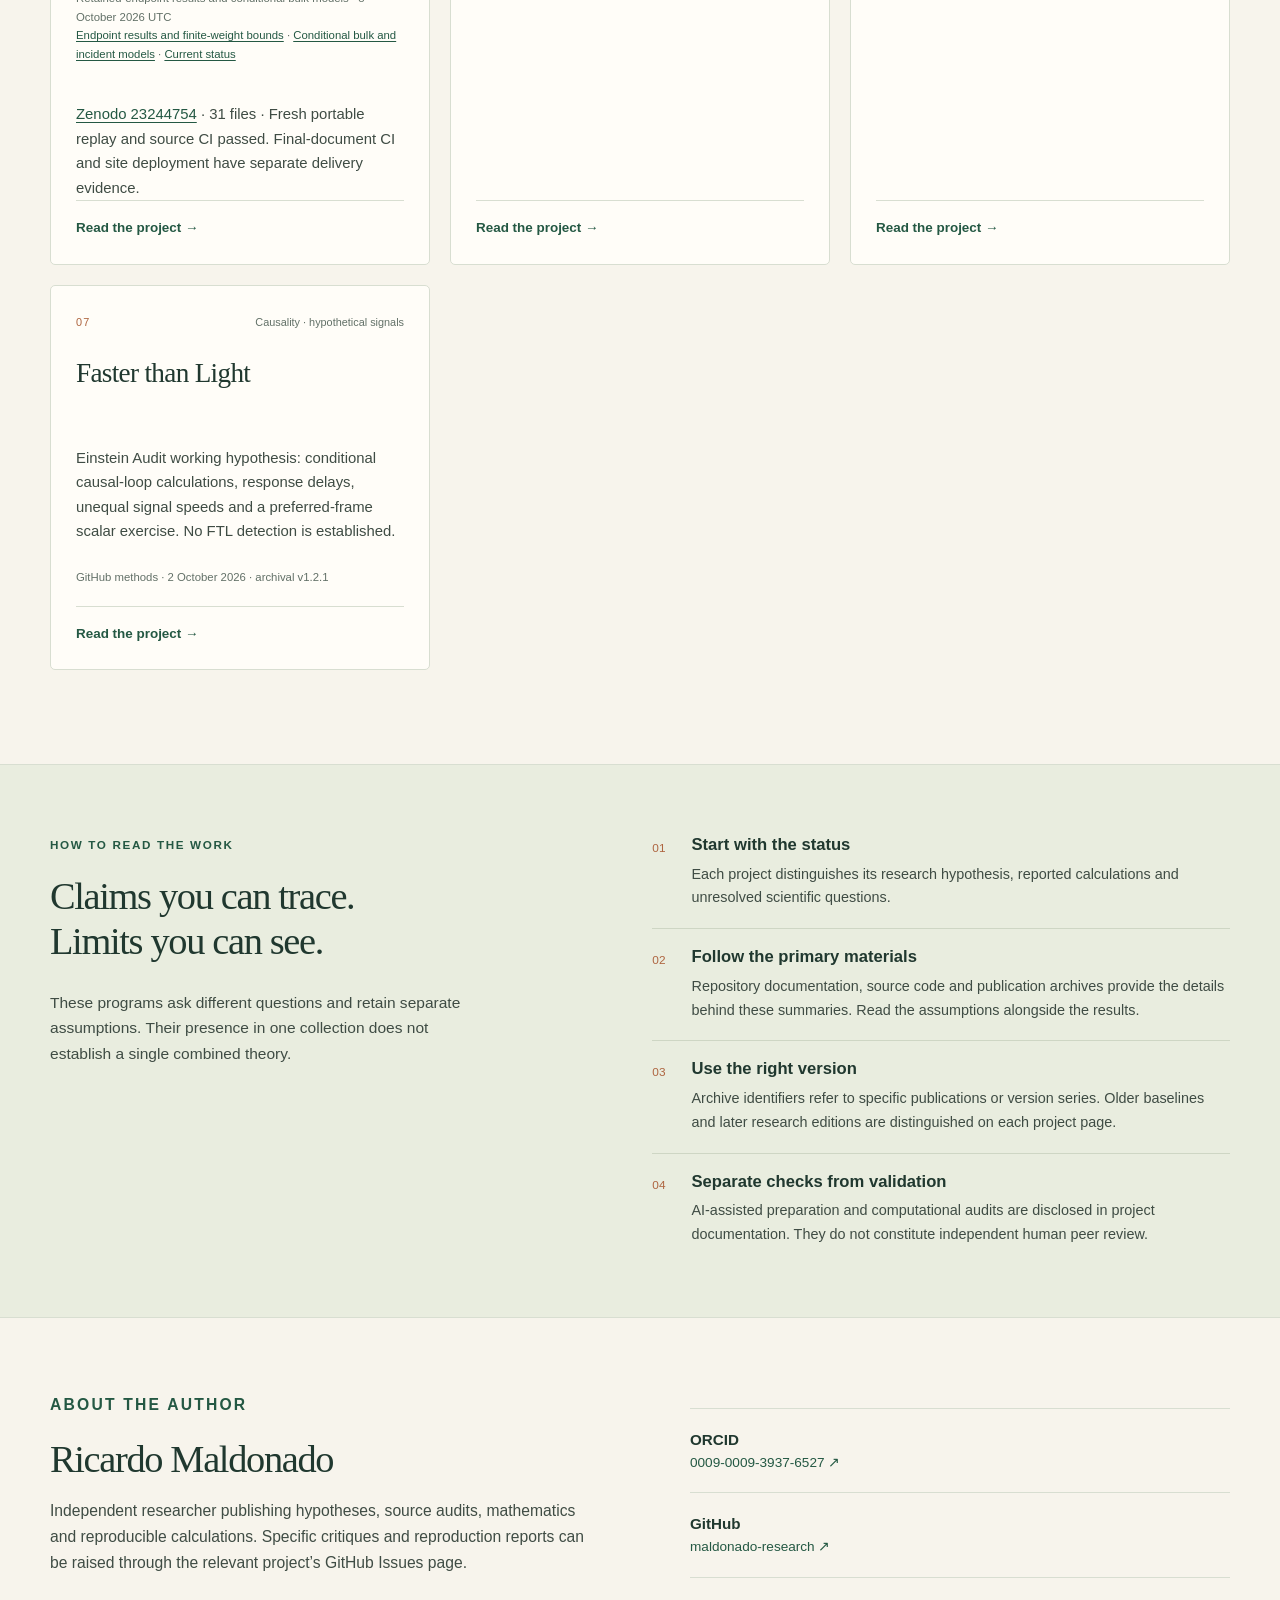
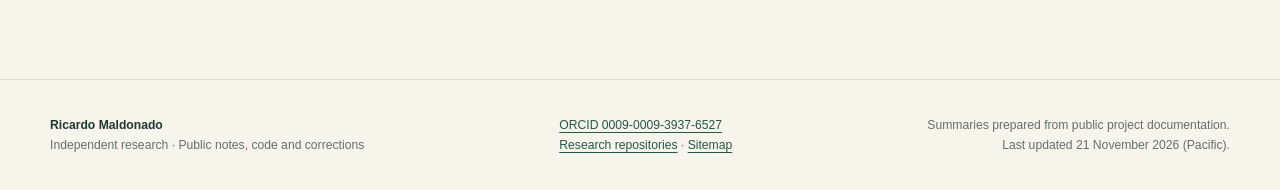
==== commit a869e6d4: "Publish the pedigree timing findings on the TMD project page" ====
--- a/index.html
+++ b/index.html
@@ -20,7 +20,7 @@
   <meta name="twitter:title" content="Maldonado Research | Ricardo Maldonado’s public research">
   <meta name="twitter:description" content="Explore Ricardo Maldonado’s seven public research projects: evolutionary tests, black holes, antimatter, extra dimensions, dark matter–dark energy, unification and faster-than-light hypotheses.">
   <link rel="stylesheet" href="./styles.css">
-  <script type="application/ld+json">{"@context": "https://schema.org", "@graph": [{"@type": "Person", "@id": "https://maldonado-research.github.io/#author", "name": "Ricardo Maldonado", "identifier": "https://orcid.org/0009-0009-3937-6527", "sameAs": ["https://orcid.org/0009-0009-3937-6527", "https://github.com/maldonado-research/"]}, {"@type": "WebSite", "@id": "https://maldonado-research.github.io/#website", "url": "https://maldonado-research.github.io/", "name": "Maldonado Research", "inLanguage": "en", "creator": {"@id": "https://maldonado-research.github.io/#author"}}, {"@type": "CollectionPage", "@id": "https://maldonado-research.github.io/#collection", "url": "https://maldonado-research.github.io/", "name": "Maldonado Research — public research projects", "description": "Seven public research programs with readable summaries, source code, archives, assumptions and limitations.", "isPartOf": {"@id": "https://maldonado-research.github.io/#website"}, "about": {"@id": "https://maldonado-research.github.io/#author"}, "hasPart": [{"@type": "CreativeWork", "@id": "https://maldonado-research.github.io/projects/tmd/#research", "name": "Mutation by Natural Dominance", "url": "https://maldonado-research.github.io/projects/tmd/", "description": "Adding a fitness measurement reduced correct predictions of the final leader from 45 to 40 across 76 yeast competitions. A second assay improved the score from 11 to 16 in a subset of 21.", "version": "0.12.0", "dateModified": "2026-11-20", "isBasedOn": "https://github.com/maldonado-research/TMD/tree/6fa3871b25eb4896edfad8cb38f6bb7d306108c4/research/founder_fitness", "subjectOf": [{"@type": "Report", "url": "https://doi.org/10.5281/zenodo.24409045", "name": "Report and methods archive 0.12.0", "version": "0.12.0", "datePublished": "2026-11-20"}, {"@type": "Report", "url": "https://doi.org/10.5281/zenodo.24356344", "name": "Mutation by Natural Dominance: retrospective route rankings and observation audits", "version": "0.8.0", "datePublished": "2026-11-18"}, {"@type": "CreativeWork", "url": "https://doi.org/10.5281/zenodo.23970140", "name": "Methods 0.7.0: conditional observation and control inference"}, {"@type": "CreativeWork", "url": "https://github.com/maldonado-research/TMD/blob/6ee37825927225fb86ce0251c04e4bf156c6a92b/research/integrated_inference/README.md", "name": "PR 49: one error budget from learned thresholds to common curvature"}, {"@type": "CreativeWork", "url": "https://github.com/maldonado-research/TMD/blob/6ee37825927225fb86ce0251c04e4bf156c6a92b/research/integrated_inference/INDEPENDENT_INTEGRATION_REVIEW.md", "name": "Independent internal review of conditional integrated inference"}, {"@type": "CreativeWork", "url": "https://github.com/maldonado-research/TMD/blob/41cbb0554dca39bc2e053b726a73e32b4fb8537c/research/CONTINUATION_HANDOFF_2026-10-16_R43.md", "name": "R43 barcode identity contract and structural preflight"}, {"@type": "CreativeWork", "url": "https://github.com/maldonado-research/TMD/blob/41cbb0554dca39bc2e053b726a73e32b4fb8537c/research/barcode_identity_audit/REPORT.md", "name": "Source-supported barcode observation and classification contract"}, {"@type": "CreativeWork", "url": "https://github.com/maldonado-research/TMD/blob/41cbb0554dca39bc2e053b726a73e32b4fb8537c/research/barcode_identity_audit/preflight.py", "name": "Original structural preflight for explicitly keyed tables"}, {"@type": "CreativeWork", "url": "https://github.com/maldonado-research/TMD/blob/41cbb0554dca39bc2e053b726a73e32b4fb8537c/research/barcode_identity_audit/VALIDATION_CONTRACT.json", "name": "Preflight input requirements, verification and biological limits"}, {"@type": "CreativeWork", "url": "https://github.com/maldonado-research/TMD/blob/4fd168b69ad73b7af2ff9a55ff3a114b7b972239/research/CONTINUATION_HANDOFF_2026-10-16_R42.md", "name": "R42 rendered outputs and binned-plot correction"}, {"@type": "CreativeWork", "url": "https://github.com/maldonado-research/TMD/blob/4fd168b69ad73b7af2ff9a55ff3a114b7b972239/research/rendered_notebook_audit/REPORT.md", "name": "Authenticated stored summary and binned Figure 7 recipe"}, {"@type": "CreativeWork", "url": "https://github.com/maldonado-research/TMD/blob/4fd168b69ad73b7af2ff9a55ff3a114b7b972239/research/rendered_notebook_audit/AUDIT.json", "name": "Stored row definitions, source anchors and execution limits"}, {"@type": "CreativeWork", "url": "https://github.com/maldonado-research/TMD/blob/4fd168b69ad73b7af2ff9a55ff3a114b7b972239/research/rendered_notebook_audit/WATCH.md", "name": "Separate 2026 BASIL fitness-inference and mutation-birth assessment"}, {"@type": "CreativeWork", "url": "https://github.com/maldonado-research/TMD/blob/a5af5789c4eda02d046009d1e87233d20b0787cf/research/CONTINUATION_HANDOFF_2026-10-15_R41.md", "name": "R41 conditional clone bounds and recent source assessment"}, {"@type": "CreativeWork", "url": "https://github.com/maldonado-research/TMD/blob/a5af5789c4eda02d046009d1e87233d20b0787cf/research/clone_weight_sensitivity/REPORT.md", "name": "Conditional sensitivity to repeated clone means"}, {"@type": "CreativeWork", "url": "https://github.com/maldonado-research/TMD/blob/a5af5789c4eda02d046009d1e87233d20b0787cf/research/clone_weight_sensitivity/BOUNDS_CONTRACT.json", "name": "Conditional bound assumptions, exact formulas and source anchors"}, {"@type": "CreativeWork", "url": "https://github.com/maldonado-research/TMD/blob/a5af5789c4eda02d046009d1e87233d20b0787cf/research/clone_weight_sensitivity/WATCH.md", "name": "Separate April 2026 yeast growth–mutation source assessment"}, {"@type": "CreativeWork", "url": "https://github.com/maldonado-research/TMD/blob/fa980e3110b76951f22238eb6ef22d62a2b2fccb/research/CONTINUATION_HANDOFF_2026-10-15_R40.md", "name": "R40 fitness pipeline and source-record audit"}, {"@type": "CreativeWork", "url": "https://github.com/maldonado-research/TMD/blob/edb338d103d0980da6e04a22a8bba3895dbfa908/research/CONTINUATION_HANDOFF_2026-10-15_R39.md", "name": "R39 fitness validation and mutation-rate inference assessment"}, {"@type": "CreativeWork", "url": "https://github.com/maldonado-research/TMD/blob/7c982e17c2f5915c730e26f2da3b42065cb02ca9/research/CONTINUATION_HANDOFF_2026-10-15_R38.md", "name": "R38 reporter validation and mutation-origin admission assessment"}, {"@type": "CreativeWork", "url": "https://github.com/maldonado-research/TMD/blob/36fe856473bf72ec77f0a100ddb02bbdce6ccf53/research/CONTINUATION_HANDOFF_2026-10-14_R36.md", "name": "Earlier R36 source-processing and native cell-state assessment"}, {"@type": "CreativeWork", "url": "https://github.com/maldonado-research/TMD/blob/36fe856473bf72ec77f0a100ddb02bbdce6ccf53/research/CONTINUATION_HANDOFF_2026-10-14_R36.md", "name": "R36 processing and native cell-state source assessment"}, {"@type": "CreativeWork", "url": "https://github.com/maldonado-research/TMD/blob/d89f49ec017905c46e0f62d0a3aaadfb3c58981c/research/calibration_sample_provenance/REPORT.md", "name": "Earlier R35 official sample-provenance assessment"}, {"@type": "CreativeWork", "url": "https://github.com/maldonado-research/TMD/blob/d89f49ec017905c46e0f62d0a3aaadfb3c58981c/research/calibration_sample_provenance/REPORT.md", "name": "R35 official run and sample provenance assessment"}, {"@type": "CreativeWork", "url": "https://github.com/maldonado-research/TMD/blob/513e75a207286edd139f0341f975b3100c7470fa/research/calibration_source_replay/REPORT.md", "name": "Earlier R34 processed-source calibration replay"}, {"@type": "CreativeWork", "url": "https://github.com/maldonado-research/TMD/blob/513e75a207286edd139f0341f975b3100c7470fa/research/calibration_source_replay/REPORT.md", "name": "R34 authenticated processed-source calibration replay"}, {"@type": "CreativeWork", "url": "https://github.com/maldonado-research/TMD/blob/900eae53c72de8da6d8892bf224fd1dafeb379a4/research/calibration_resource/REPORT.md", "name": "Earlier R33 implemented DNA-calibration resource assessment"}, {"@type": "CreativeWork", "url": "https://github.com/maldonado-research/TMD/blob/900eae53c72de8da6d8892bf224fd1dafeb379a4/research/calibration_resource/REPORT.md", "name": "R33 implemented DNA-standard calibration resources and entry stages"}, {"@type": "CreativeWork", "url": "https://github.com/maldonado-research/TMD/blob/ece37805c75b533eb85d2f754d4bf049e2ac75c7/research/barcoded_assay_methods/REPORT.md", "name": "Earlier R32 calibration and mechanism-identifiability assessment"}, {"@type": "CreativeWork", "url": "https://github.com/maldonado-research/TMD/blob/ece37805c75b533eb85d2f754d4bf049e2ac75c7/research/barcoded_assay_methods/REPORT.md", "name": "R32 HiDenSeq calibration and mechanism-identifiability assessment"}, {"@type": "CreativeWork", "url": "https://github.com/maldonado-research/TMD/blob/53332655243d24feab79eb127964f3317ea048d4/research/reporting_record_assessment/REPORT.md", "name": "Earlier R31 source reporting and applicability assessment"}, {"@type": "CreativeWork", "url": "https://github.com/maldonado-research/TMD/blob/53332655243d24feab79eb127964f3317ea048d4/research/reporting_record_assessment/REPORT.md", "name": "R31 reporting-form and author-response applicability assessment"}, {"@type": "CreativeWork", "url": "https://github.com/maldonado-research/TMD/blob/53332655243d24feab79eb127964f3317ea048d4/research/barcoded_assay_lead/REPORT.md", "name": "R31 recent HiDenSeq method lead — native transport unadmitted"}, {"@type": "CreativeWork", "url": "https://github.com/maldonado-research/TMD/blob/e361888e6f7691d1b35726347c4e8855e11c5003/research/stock_context_assessment/REPORT.md", "name": "Earlier R30 primary stock-context assessment"}, {"@type": "CreativeWork", "url": "https://github.com/maldonado-research/TMD/blob/e361888e6f7691d1b35726347c4e8855e11c5003/research/stock_context_assessment/REPORT.md", "name": "R30 primary stock-context assessment"}, {"@type": "CreativeWork", "url": "https://github.com/maldonado-research/TMD/blob/e361888e6f7691d1b35726347c4e8855e11c5003/research/calculation_record_assessment/REPORT.md", "name": "R30 source-calculation records and conditional weights-only constraint"}, {"@type": "CreativeWork", "url": "https://github.com/maldonado-research/TMD/blob/043ea8c46d7d0df2eca93cfc0dfdeed23d134a8d/research/source_join_resolution/REPORT.md", "name": "Earlier R29 reference-coordinate and source-join assessment"}, {"@type": "CreativeWork", "url": "https://github.com/maldonado-research/TMD/blob/043ea8c46d7d0df2eca93cfc0dfdeed23d134a8d/research/source_join_resolution/REPORT.md", "name": "R29 reference-coordinate and source-join assessment"}, {"@type": "CreativeWork", "url": "https://github.com/maldonado-research/TMD/blob/043ea8c46d7d0df2eca93cfc0dfdeed23d134a8d/research/summary_reconciliation/REPORT.md", "name": "R29 conditional fitness-summary reconciliation — intended aggregation unresolved"}, {"@type": "CreativeWork", "url": "https://github.com/maldonado-research/TMD/blob/570a46fd59a4dbe8d9e5104219e32f8ddf09df7f/research/matched_source_feasibility/REPORT.md", "name": "Earlier R28 source and feasibility checkpoint"}, {"@type": "CreativeWork", "url": "https://github.com/maldonado-research/TMD/blob/570a46fd59a4dbe8d9e5104219e32f8ddf09df7f/research/matched_source_feasibility/REPORT.md", "name": "R28 historical source, molecular classifier and exact-workbook assessment"}, {"@type": "CreativeWork", "url": "https://github.com/maldonado-research/TMD/blob/570a46fd59a4dbe8d9e5104219e32f8ddf09df7f/research/qualified_review_packet/REPORT.md", "name": "R28 practical qualified-review preparation — actual inputs unresolved"}, {"@type": "CreativeWork", "url": "https://github.com/maldonado-research/TMD/blob/9a325d9075a08686d61b5d2c35abd74656fb9ec8/research/strain_unit_map/REPORT.md", "name": "R27 strain and experimental-unit map — complete matched panel unavailable"}, {"@type": "CreativeWork", "url": "https://github.com/maldonado-research/TMD/blob/9a325d9075a08686d61b5d2c35abd74656fb9ec8/research/establishment_controls/REPORT.md", "name": "R27 phase-specific measurement and ecological control requirements"}, {"@type": "CreativeWork", "url": "https://github.com/maldonado-research/TMD/blob/daa7dda8273003829e7adcd7a464e1baad202307/research/benchmark_decision/README.md", "name": "R26 replay cost and independent-truth decision — PTATO benchmarking parked"}, {"@type": "CreativeWork", "url": "https://github.com/maldonado-research/TMD/blob/daa7dda8273003829e7adcd7a464e1baad202307/research/bacterial_panel_leads/REPORT.md", "name": "R26 licensed bacterial resource and source arithmetic — no matched panel admitted"}, {"@type": "CreativeWork", "url": "https://github.com/maldonado-research/TMD/blob/8bd3fe66e49025aadf8d8a67c7de6b2fafc1a20e/research/processed_input_audit/README.md", "name": "R25 scoped catalogues and exact callability-summary arithmetic — no variant recovery replay"}, {"@type": "CreativeWork", "url": "https://github.com/maldonado-research/TMD/blob/8bd3fe66e49025aadf8d8a67c7de6b2fafc1a20e/research/genotype_denominators/README.md", "name": "R25 conditional denominator audit — constructed examples, actual study effects unknown"}, {"@type": "CreativeWork", "url": "https://github.com/maldonado-research/TMD/blob/8bf7ae05158623b3731e69502d4ad7d5f8da365d/research/processed_metadata/README.md", "name": "Authenticated PTATO metadata — no numerical variant or origin benchmark"}, {"@type": "CreativeWork", "url": "https://github.com/maldonado-research/TMD/blob/8bf7ae05158623b3731e69502d4ad7d5f8da365d/research/source_watch/2026-10-08/README.md", "name": "Unreviewed mutation-bias preprint assessment — establishment, fixation and incomplete multi-route forecast"}, {"@type": "CreativeWork", "url": "https://zenodo.org/records/23219776", "name": "Methods archive 0.6.0 — 1 October snapshot"}, {"@type": "CreativeWork", "url": "https://github.com/maldonado-research/TMD/blob/1f61b434162ef0ddad086479897ab046071d2c1a/research/artifact_admission/README.md", "name": "Earlier R23 PTATO artifact review"}, {"@type": "CreativeWork", "url": "https://github.com/maldonado-research/TMD/blob/8bf7ae05158623b3731e69502d4ad7d5f8da365d/research/processed_metadata/README.md", "name": "Earlier R24 primary metadata checkpoint"}, {"@type": "CreativeWork", "url": "https://github.com/maldonado-research/TMD/blob/8bd3fe66e49025aadf8d8a67c7de6b2fafc1a20e/research/processed_input_audit/README.md", "name": "Earlier R25 scoped input checkpoint"}, {"@type": "CreativeWork", "url": "https://github.com/maldonado-research/TMD/blob/daa7dda8273003829e7adcd7a464e1baad202307/research/benchmark_decision/README.md", "name": "Earlier R26 replay and truth checkpoint"}, {"@type": "CreativeWork", "url": "https://github.com/maldonado-research/TMD/blob/9a325d9075a08686d61b5d2c35abd74656fb9ec8/research/strain_unit_map/REPORT.md", "name": "Earlier R27 strain and control checkpoint"}]}, {"@type": "CreativeWork", "@id": "https://maldonado-research.github.io/projects/black-holes-hrf/#research", "name": "Black Holes: Horizon Response", "url": "https://maldonado-research.github.io/projects/black-holes-hrf/"}, {"@type": "CreativeWork", "@id": "https://maldonado-research.github.io/projects/antimatter/#research", "name": "AntiMatter", "url": "https://maldonado-research.github.io/projects/antimatter/"}, {"@type": "CreativeWork", "@id": "https://maldonado-research.github.io/projects/hdblast/#research", "name": "HDBLAST", "url": "https://maldonado-research.github.io/projects/hdblast/", "description": "HDBLAST: a compact rotating quadrupole has a second-order obstruction to a parameter-C² exact Einstein–scalar shell family with full matching. Passing the symmetry tests does not prove nonlinear existence.", "version": "2026.10.13-shell-noether (GitHub checkpoint)", "dateModified": "2026-10-13", "isBasedOn": "https://github.com/maldonado-research/HDblast/tree/main/research/HDBLAST_SHELL_NOETHER_20261013", "subjectOf": [{"@type": "CreativeWork", "url": "https://github.com/maldonado-research/HDblast/blob/main/research/HDBLAST_SHELL_NOETHER_20261013/manuscript/SHELL_NOETHER.pdf", "name": "A rotational obstruction to nonlinear continuation of Einstein–scalar shell perturbations"}, {"@type": "CreativeWork", "url": "https://github.com/maldonado-research/HDblast/tree/main/research/HDBLAST_SHELL_NOETHER_20261013", "name": "GitHub-only shell Noether checkpoint, with no separate Zenodo edition"}, {"@type": "CreativeWork", "url": "https://github.com/maldonado-research/HDblast/blob/main/research/HDBLAST_SHELL_NOETHER_20261013/RESULTS.md", "name": "Exact-family obstruction, restricted commuting criterion, verification and limits"}, {"@type": "CreativeWork", "url": "https://github.com/maldonado-research/HDblast/blob/main/research/HDBLAST_REGULAR_SHELL_CONTACT_20261013/manuscript/SHELL_CONTACT.pdf", "name": "Smooth Einstein–scalar perturbations through timelike shell contact"}, {"@type": "CreativeWork", "url": "https://github.com/maldonado-research/HDblast/tree/main/research/HDBLAST_REGULAR_SHELL_CONTACT_20261013", "name": "GitHub-only shell-contact checkpoint, with no separate Zenodo edition"}, {"@type": "CreativeWork", "url": "https://github.com/maldonado-research/HDblast/blob/main/research/HDBLAST_REGULAR_SHELL_CONTACT_20261013/RESULTS.md", "name": "Finite-angular smooth family, complete junctions, conserved total pairing and limits"}, {"@type": "CreativeWork", "url": "https://doi.org/10.5281/zenodo.23335485", "name": "Latest archived spectral edition, 2026.10.13-regular-shell-spectra"}]}, {"@type": "CreativeWork", "@id": "https://maldonado-research.github.io/projects/dmde/#research", "name": "Dark Matter–Dark Energy", "url": "https://maldonado-research.github.io/projects/dmde/"}, {"@type": "CreativeWork", "@id": "https://maldonado-research.github.io/projects/unified-theory-of-everything/#research", "name": "Unified Theory of Everything", "url": "https://maldonado-research.github.io/projects/unified-theory-of-everything/", "version": "GitHub operator checkpoint · 1 October 2026", "dateModified": "2026-10-02"}, {"@type": "CreativeWork", "@id": "https://maldonado-research.github.io/projects/faster-than-light/#research", "name": "Faster than Light", "url": "https://maldonado-research.github.io/projects/faster-than-light/"}], "dateModified": "2026-11-20"}]}</script>
+  <script type="application/ld+json">{"@context": "https://schema.org", "@graph": [{"@type": "Person", "@id": "https://maldonado-research.github.io/#author", "name": "Ricardo Maldonado", "identifier": "https://orcid.org/0009-0009-3937-6527", "sameAs": ["https://orcid.org/0009-0009-3937-6527", "https://github.com/maldonado-research/"]}, {"@type": "WebSite", "@id": "https://maldonado-research.github.io/#website", "url": "https://maldonado-research.github.io/", "name": "Maldonado Research", "inLanguage": "en", "creator": {"@id": "https://maldonado-research.github.io/#author"}}, {"@type": "CollectionPage", "@id": "https://maldonado-research.github.io/#collection", "url": "https://maldonado-research.github.io/", "name": "Maldonado Research — public research projects", "description": "Seven public research programs with readable summaries, source code, archives, assumptions and limitations.", "isPartOf": {"@id": "https://maldonado-research.github.io/#website"}, "about": {"@id": "https://maldonado-research.github.io/#author"}, "hasPart": [{"@type": "CreativeWork", "@id": "https://maldonado-research.github.io/projects/tmd/#research", "name": "Mutation by Natural Dominance", "url": "https://maldonado-research.github.io/projects/tmd/", "description": "Across four trees, allowing one more missed observation reduced the number of mutation pairs with a guaranteed ancestral order from 75,230 to 59,736.", "version": "0.13.0", "dateModified": "2026-11-21", "isBasedOn": "https://github.com/maldonado-research/TMD/tree/04f3d21c984827298223d513850a149753fe885a/research/pedigree_timing", "subjectOf": [{"@type": "Report", "url": "https://doi.org/10.5281/zenodo.24427132", "name": "Report and methods archive 0.13.0", "version": "0.13.0", "datePublished": "2026-11-21"}, {"@type": "Report", "url": "https://doi.org/10.5281/zenodo.24409045", "name": "Report and methods archive 0.12.0", "version": "0.12.0", "datePublished": "2026-11-20"}, {"@type": "Report", "url": "https://doi.org/10.5281/zenodo.24356344", "name": "Mutation by Natural Dominance: retrospective route rankings and observation audits", "version": "0.8.0", "datePublished": "2026-11-18"}, {"@type": "CreativeWork", "url": "https://doi.org/10.5281/zenodo.23970140", "name": "Methods 0.7.0: conditional observation and control inference"}, {"@type": "CreativeWork", "url": "https://github.com/maldonado-research/TMD/blob/6ee37825927225fb86ce0251c04e4bf156c6a92b/research/integrated_inference/README.md", "name": "PR 49: one error budget from learned thresholds to common curvature"}, {"@type": "CreativeWork", "url": "https://github.com/maldonado-research/TMD/blob/6ee37825927225fb86ce0251c04e4bf156c6a92b/research/integrated_inference/INDEPENDENT_INTEGRATION_REVIEW.md", "name": "Independent internal review of conditional integrated inference"}, {"@type": "CreativeWork", "url": "https://github.com/maldonado-research/TMD/blob/41cbb0554dca39bc2e053b726a73e32b4fb8537c/research/CONTINUATION_HANDOFF_2026-10-16_R43.md", "name": "R43 barcode identity contract and structural preflight"}, {"@type": "CreativeWork", "url": "https://github.com/maldonado-research/TMD/blob/41cbb0554dca39bc2e053b726a73e32b4fb8537c/research/barcode_identity_audit/REPORT.md", "name": "Source-supported barcode observation and classification contract"}, {"@type": "CreativeWork", "url": "https://github.com/maldonado-research/TMD/blob/41cbb0554dca39bc2e053b726a73e32b4fb8537c/research/barcode_identity_audit/preflight.py", "name": "Original structural preflight for explicitly keyed tables"}, {"@type": "CreativeWork", "url": "https://github.com/maldonado-research/TMD/blob/41cbb0554dca39bc2e053b726a73e32b4fb8537c/research/barcode_identity_audit/VALIDATION_CONTRACT.json", "name": "Preflight input requirements, verification and biological limits"}, {"@type": "CreativeWork", "url": "https://github.com/maldonado-research/TMD/blob/4fd168b69ad73b7af2ff9a55ff3a114b7b972239/research/CONTINUATION_HANDOFF_2026-10-16_R42.md", "name": "R42 rendered outputs and binned-plot correction"}, {"@type": "CreativeWork", "url": "https://github.com/maldonado-research/TMD/blob/4fd168b69ad73b7af2ff9a55ff3a114b7b972239/research/rendered_notebook_audit/REPORT.md", "name": "Authenticated stored summary and binned Figure 7 recipe"}, {"@type": "CreativeWork", "url": "https://github.com/maldonado-research/TMD/blob/4fd168b69ad73b7af2ff9a55ff3a114b7b972239/research/rendered_notebook_audit/AUDIT.json", "name": "Stored row definitions, source anchors and execution limits"}, {"@type": "CreativeWork", "url": "https://github.com/maldonado-research/TMD/blob/4fd168b69ad73b7af2ff9a55ff3a114b7b972239/research/rendered_notebook_audit/WATCH.md", "name": "Separate 2026 BASIL fitness-inference and mutation-birth assessment"}, {"@type": "CreativeWork", "url": "https://github.com/maldonado-research/TMD/blob/a5af5789c4eda02d046009d1e87233d20b0787cf/research/CONTINUATION_HANDOFF_2026-10-15_R41.md", "name": "R41 conditional clone bounds and recent source assessment"}, {"@type": "CreativeWork", "url": "https://github.com/maldonado-research/TMD/blob/a5af5789c4eda02d046009d1e87233d20b0787cf/research/clone_weight_sensitivity/REPORT.md", "name": "Conditional sensitivity to repeated clone means"}, {"@type": "CreativeWork", "url": "https://github.com/maldonado-research/TMD/blob/a5af5789c4eda02d046009d1e87233d20b0787cf/research/clone_weight_sensitivity/BOUNDS_CONTRACT.json", "name": "Conditional bound assumptions, exact formulas and source anchors"}, {"@type": "CreativeWork", "url": "https://github.com/maldonado-research/TMD/blob/a5af5789c4eda02d046009d1e87233d20b0787cf/research/clone_weight_sensitivity/WATCH.md", "name": "Separate April 2026 yeast growth–mutation source assessment"}, {"@type": "CreativeWork", "url": "https://github.com/maldonado-research/TMD/blob/fa980e3110b76951f22238eb6ef22d62a2b2fccb/research/CONTINUATION_HANDOFF_2026-10-15_R40.md", "name": "R40 fitness pipeline and source-record audit"}, {"@type": "CreativeWork", "url": "https://github.com/maldonado-research/TMD/blob/edb338d103d0980da6e04a22a8bba3895dbfa908/research/CONTINUATION_HANDOFF_2026-10-15_R39.md", "name": "R39 fitness validation and mutation-rate inference assessment"}, {"@type": "CreativeWork", "url": "https://github.com/maldonado-research/TMD/blob/7c982e17c2f5915c730e26f2da3b42065cb02ca9/research/CONTINUATION_HANDOFF_2026-10-15_R38.md", "name": "R38 reporter validation and mutation-origin admission assessment"}, {"@type": "CreativeWork", "url": "https://github.com/maldonado-research/TMD/blob/36fe856473bf72ec77f0a100ddb02bbdce6ccf53/research/CONTINUATION_HANDOFF_2026-10-14_R36.md", "name": "Earlier R36 source-processing and native cell-state assessment"}, {"@type": "CreativeWork", "url": "https://github.com/maldonado-research/TMD/blob/36fe856473bf72ec77f0a100ddb02bbdce6ccf53/research/CONTINUATION_HANDOFF_2026-10-14_R36.md", "name": "R36 processing and native cell-state source assessment"}, {"@type": "CreativeWork", "url": "https://github.com/maldonado-research/TMD/blob/d89f49ec017905c46e0f62d0a3aaadfb3c58981c/research/calibration_sample_provenance/REPORT.md", "name": "Earlier R35 official sample-provenance assessment"}, {"@type": "CreativeWork", "url": "https://github.com/maldonado-research/TMD/blob/d89f49ec017905c46e0f62d0a3aaadfb3c58981c/research/calibration_sample_provenance/REPORT.md", "name": "R35 official run and sample provenance assessment"}, {"@type": "CreativeWork", "url": "https://github.com/maldonado-research/TMD/blob/513e75a207286edd139f0341f975b3100c7470fa/research/calibration_source_replay/REPORT.md", "name": "Earlier R34 processed-source calibration replay"}, {"@type": "CreativeWork", "url": "https://github.com/maldonado-research/TMD/blob/513e75a207286edd139f0341f975b3100c7470fa/research/calibration_source_replay/REPORT.md", "name": "R34 authenticated processed-source calibration replay"}, {"@type": "CreativeWork", "url": "https://github.com/maldonado-research/TMD/blob/900eae53c72de8da6d8892bf224fd1dafeb379a4/research/calibration_resource/REPORT.md", "name": "Earlier R33 implemented DNA-calibration resource assessment"}, {"@type": "CreativeWork", "url": "https://github.com/maldonado-research/TMD/blob/900eae53c72de8da6d8892bf224fd1dafeb379a4/research/calibration_resource/REPORT.md", "name": "R33 implemented DNA-standard calibration resources and entry stages"}, {"@type": "CreativeWork", "url": "https://github.com/maldonado-research/TMD/blob/ece37805c75b533eb85d2f754d4bf049e2ac75c7/research/barcoded_assay_methods/REPORT.md", "name": "Earlier R32 calibration and mechanism-identifiability assessment"}, {"@type": "CreativeWork", "url": "https://github.com/maldonado-research/TMD/blob/ece37805c75b533eb85d2f754d4bf049e2ac75c7/research/barcoded_assay_methods/REPORT.md", "name": "R32 HiDenSeq calibration and mechanism-identifiability assessment"}, {"@type": "CreativeWork", "url": "https://github.com/maldonado-research/TMD/blob/53332655243d24feab79eb127964f3317ea048d4/research/reporting_record_assessment/REPORT.md", "name": "Earlier R31 source reporting and applicability assessment"}, {"@type": "CreativeWork", "url": "https://github.com/maldonado-research/TMD/blob/53332655243d24feab79eb127964f3317ea048d4/research/reporting_record_assessment/REPORT.md", "name": "R31 reporting-form and author-response applicability assessment"}, {"@type": "CreativeWork", "url": "https://github.com/maldonado-research/TMD/blob/53332655243d24feab79eb127964f3317ea048d4/research/barcoded_assay_lead/REPORT.md", "name": "R31 recent HiDenSeq method lead — native transport unadmitted"}, {"@type": "CreativeWork", "url": "https://github.com/maldonado-research/TMD/blob/e361888e6f7691d1b35726347c4e8855e11c5003/research/stock_context_assessment/REPORT.md", "name": "Earlier R30 primary stock-context assessment"}, {"@type": "CreativeWork", "url": "https://github.com/maldonado-research/TMD/blob/e361888e6f7691d1b35726347c4e8855e11c5003/research/stock_context_assessment/REPORT.md", "name": "R30 primary stock-context assessment"}, {"@type": "CreativeWork", "url": "https://github.com/maldonado-research/TMD/blob/e361888e6f7691d1b35726347c4e8855e11c5003/research/calculation_record_assessment/REPORT.md", "name": "R30 source-calculation records and conditional weights-only constraint"}, {"@type": "CreativeWork", "url": "https://github.com/maldonado-research/TMD/blob/043ea8c46d7d0df2eca93cfc0dfdeed23d134a8d/research/source_join_resolution/REPORT.md", "name": "Earlier R29 reference-coordinate and source-join assessment"}, {"@type": "CreativeWork", "url": "https://github.com/maldonado-research/TMD/blob/043ea8c46d7d0df2eca93cfc0dfdeed23d134a8d/research/source_join_resolution/REPORT.md", "name": "R29 reference-coordinate and source-join assessment"}, {"@type": "CreativeWork", "url": "https://github.com/maldonado-research/TMD/blob/043ea8c46d7d0df2eca93cfc0dfdeed23d134a8d/research/summary_reconciliation/REPORT.md", "name": "R29 conditional fitness-summary reconciliation — intended aggregation unresolved"}, {"@type": "CreativeWork", "url": "https://github.com/maldonado-research/TMD/blob/570a46fd59a4dbe8d9e5104219e32f8ddf09df7f/research/matched_source_feasibility/REPORT.md", "name": "Earlier R28 source and feasibility checkpoint"}, {"@type": "CreativeWork", "url": "https://github.com/maldonado-research/TMD/blob/570a46fd59a4dbe8d9e5104219e32f8ddf09df7f/research/matched_source_feasibility/REPORT.md", "name": "R28 historical source, molecular classifier and exact-workbook assessment"}, {"@type": "CreativeWork", "url": "https://github.com/maldonado-research/TMD/blob/570a46fd59a4dbe8d9e5104219e32f8ddf09df7f/research/qualified_review_packet/REPORT.md", "name": "R28 practical qualified-review preparation — actual inputs unresolved"}, {"@type": "CreativeWork", "url": "https://github.com/maldonado-research/TMD/blob/9a325d9075a08686d61b5d2c35abd74656fb9ec8/research/strain_unit_map/REPORT.md", "name": "R27 strain and experimental-unit map — complete matched panel unavailable"}, {"@type": "CreativeWork", "url": "https://github.com/maldonado-research/TMD/blob/9a325d9075a08686d61b5d2c35abd74656fb9ec8/research/establishment_controls/REPORT.md", "name": "R27 phase-specific measurement and ecological control requirements"}, {"@type": "CreativeWork", "url": "https://github.com/maldonado-research/TMD/blob/daa7dda8273003829e7adcd7a464e1baad202307/research/benchmark_decision/README.md", "name": "R26 replay cost and independent-truth decision — PTATO benchmarking parked"}, {"@type": "CreativeWork", "url": "https://github.com/maldonado-research/TMD/blob/daa7dda8273003829e7adcd7a464e1baad202307/research/bacterial_panel_leads/REPORT.md", "name": "R26 licensed bacterial resource and source arithmetic — no matched panel admitted"}, {"@type": "CreativeWork", "url": "https://github.com/maldonado-research/TMD/blob/8bd3fe66e49025aadf8d8a67c7de6b2fafc1a20e/research/processed_input_audit/README.md", "name": "R25 scoped catalogues and exact callability-summary arithmetic — no variant recovery replay"}, {"@type": "CreativeWork", "url": "https://github.com/maldonado-research/TMD/blob/8bd3fe66e49025aadf8d8a67c7de6b2fafc1a20e/research/genotype_denominators/README.md", "name": "R25 conditional denominator audit — constructed examples, actual study effects unknown"}, {"@type": "CreativeWork", "url": "https://github.com/maldonado-research/TMD/blob/8bf7ae05158623b3731e69502d4ad7d5f8da365d/research/processed_metadata/README.md", "name": "Authenticated PTATO metadata — no numerical variant or origin benchmark"}, {"@type": "CreativeWork", "url": "https://github.com/maldonado-research/TMD/blob/8bf7ae05158623b3731e69502d4ad7d5f8da365d/research/source_watch/2026-10-08/README.md", "name": "Unreviewed mutation-bias preprint assessment — establishment, fixation and incomplete multi-route forecast"}, {"@type": "CreativeWork", "url": "https://zenodo.org/records/23219776", "name": "Methods archive 0.6.0 — 1 October snapshot"}, {"@type": "CreativeWork", "url": "https://github.com/maldonado-research/TMD/blob/1f61b434162ef0ddad086479897ab046071d2c1a/research/artifact_admission/README.md", "name": "Earlier R23 PTATO artifact review"}, {"@type": "CreativeWork", "url": "https://github.com/maldonado-research/TMD/blob/8bf7ae05158623b3731e69502d4ad7d5f8da365d/research/processed_metadata/README.md", "name": "Earlier R24 primary metadata checkpoint"}, {"@type": "CreativeWork", "url": "https://github.com/maldonado-research/TMD/blob/8bd3fe66e49025aadf8d8a67c7de6b2fafc1a20e/research/processed_input_audit/README.md", "name": "Earlier R25 scoped input checkpoint"}, {"@type": "CreativeWork", "url": "https://github.com/maldonado-research/TMD/blob/daa7dda8273003829e7adcd7a464e1baad202307/research/benchmark_decision/README.md", "name": "Earlier R26 replay and truth checkpoint"}, {"@type": "CreativeWork", "url": "https://github.com/maldonado-research/TMD/blob/9a325d9075a08686d61b5d2c35abd74656fb9ec8/research/strain_unit_map/REPORT.md", "name": "Earlier R27 strain and control checkpoint"}]}, {"@type": "CreativeWork", "@id": "https://maldonado-research.github.io/projects/black-holes-hrf/#research", "name": "Black Holes: Horizon Response", "url": "https://maldonado-research.github.io/projects/black-holes-hrf/"}, {"@type": "CreativeWork", "@id": "https://maldonado-research.github.io/projects/antimatter/#research", "name": "AntiMatter", "url": "https://maldonado-research.github.io/projects/antimatter/"}, {"@type": "CreativeWork", "@id": "https://maldonado-research.github.io/projects/hdblast/#research", "name": "HDBLAST", "url": "https://maldonado-research.github.io/projects/hdblast/", "description": "HDBLAST: a compact rotating quadrupole has a second-order obstruction to a parameter-C² exact Einstein–scalar shell family with full matching. Passing the symmetry tests does not prove nonlinear existence.", "version": "2026.10.13-shell-noether (GitHub checkpoint)", "dateModified": "2026-10-13", "isBasedOn": "https://github.com/maldonado-research/HDblast/tree/main/research/HDBLAST_SHELL_NOETHER_20261013", "subjectOf": [{"@type": "CreativeWork", "url": "https://github.com/maldonado-research/HDblast/blob/main/research/HDBLAST_SHELL_NOETHER_20261013/manuscript/SHELL_NOETHER.pdf", "name": "A rotational obstruction to nonlinear continuation of Einstein–scalar shell perturbations"}, {"@type": "CreativeWork", "url": "https://github.com/maldonado-research/HDblast/tree/main/research/HDBLAST_SHELL_NOETHER_20261013", "name": "GitHub-only shell Noether checkpoint, with no separate Zenodo edition"}, {"@type": "CreativeWork", "url": "https://github.com/maldonado-research/HDblast/blob/main/research/HDBLAST_SHELL_NOETHER_20261013/RESULTS.md", "name": "Exact-family obstruction, restricted commuting criterion, verification and limits"}, {"@type": "CreativeWork", "url": "https://github.com/maldonado-research/HDblast/blob/main/research/HDBLAST_REGULAR_SHELL_CONTACT_20261013/manuscript/SHELL_CONTACT.pdf", "name": "Smooth Einstein–scalar perturbations through timelike shell contact"}, {"@type": "CreativeWork", "url": "https://github.com/maldonado-research/HDblast/tree/main/research/HDBLAST_REGULAR_SHELL_CONTACT_20261013", "name": "GitHub-only shell-contact checkpoint, with no separate Zenodo edition"}, {"@type": "CreativeWork", "url": "https://github.com/maldonado-research/HDblast/blob/main/research/HDBLAST_REGULAR_SHELL_CONTACT_20261013/RESULTS.md", "name": "Finite-angular smooth family, complete junctions, conserved total pairing and limits"}, {"@type": "CreativeWork", "url": "https://doi.org/10.5281/zenodo.23335485", "name": "Latest archived spectral edition, 2026.10.13-regular-shell-spectra"}]}, {"@type": "CreativeWork", "@id": "https://maldonado-research.github.io/projects/dmde/#research", "name": "Dark Matter–Dark Energy", "url": "https://maldonado-research.github.io/projects/dmde/"}, {"@type": "CreativeWork", "@id": "https://maldonado-research.github.io/projects/unified-theory-of-everything/#research", "name": "Unified Theory of Everything", "url": "https://maldonado-research.github.io/projects/unified-theory-of-everything/", "version": "GitHub operator checkpoint · 1 October 2026", "dateModified": "2026-10-02"}, {"@type": "CreativeWork", "@id": "https://maldonado-research.github.io/projects/faster-than-light/#research", "name": "Faster than Light", "url": "https://maldonado-research.github.io/projects/faster-than-light/"}], "dateModified": "2026-11-21"}]}</script>
 </head>
 <body>
 <a class="skip-link" href="#main">Skip to content</a>
@@ -45,9 +45,9 @@
 </section>
 <section id="projects" class="project-section wrap" aria-labelledby="projects-title">
   <div class="section-heading"><div><p class="eyebrow">Explore the work</p><h2 id="projects-title">The research collection</h2></div><p>Each page begins with the question,<br>then the results and their limits.</p></div>
-  <div class="project-grid"><article class="project-card"><div class="card-top"><span class="card-number">01</span><span class="card-field">Evolution · statistical methods</span></div><h3><a href="./projects/tmd/">Mutation by Natural Dominance</a></h3><p>Adding a fitness measurement reduced correct predictions of the final leader from 45 to 40 across 76 yeast competitions. A second assay improved the score from 11 to 16 in a subset of 21.</p><p class="card-version"><a href="https://doi.org/10.5281/zenodo.24409045">Report archive 0.12.0</a> · 20 November 2026</p><a href="./projects/tmd/" class="card-link">Read the project →</a></article><article class="project-card"><div class="card-top"><span class="card-number">02</span><span class="card-field">Gravitational waves · inference</span></div><h3><a href="./projects/black-holes-hrf/">Black Holes: Horizon Response</a></h3><p>Quantized horizon-response hypothesis: statistical separation limits and an archived fixed-conditioning GW250114 replay. No HRF detection is established.</p><p class="card-version">Zenodo v5.3 · research package v72</p><a href="./projects/black-holes-hrf/" class="card-link">Read the project →</a></article><article class="project-card"><div class="card-top"><span class="card-number">03</span><span class="card-field">Cosmology · field mechanisms</span></div><h3><a href="./projects/antimatter/">AntiMatter</a></h3><p>Matter–antimatter imbalance hypothesis: conditional field constructions, energy bounds and verified charge-response diagnostics. The physical source and final yield remain open.</p><p class="card-version">Public research 2 October 2026 · published archive v1.23.1</p><a href="./projects/antimatter/" class="card-link">Read the project →</a></article><article class="project-card"><div class="card-top"><span class="card-number">04</span><span class="card-field">Extra dimensions · early Universe</span></div><h3><a href="./projects/hdblast/">HDBLAST</a></h3><p data-hdb-coordinate-sources="coordinate-shell-sources-20261015"><strong>15 October 2026: continuous coordinate shell sources:</strong> 4353 continuous time cells enclose the metric boundary trace and derivative and the complete one-copy coordinate scalar/isotropic shell sources. A correction below 9e-13 in relative L2 still changes signs at scalar zeros; each coordinate coefficient has at least two central zeros. Degree-4 Robin norm only; conditional on retained analytic inputs and the stated representative. Full U2 remains quantitatively unresolved. <a href="https://github.com/maldonado-research/HDblast/blob/main/research/HDBLAST_COORDINATE_SHELL_SOURCES_20261015/COORDINATE_SHELL_SOURCES.md">Derivation and bounds</a> · <a href="https://github.com/maldonado-research/HDblast/blob/main/research/HDBLAST_COORDINATE_SHELL_SOURCES_20261015/README.md">Source and replay guide</a>. See the separate publication evidence for replay, CI and live-readback status. <a href="https://github.com/maldonado-research/HDblast/blob/main/hdblast/continuation/2026.10.15-coordinate-shell-sources/PUBLICATION_RECEIPT.json">Publication evidence</a>.</p><p data-hdb-quadratic-forcing="quadratic-shell-forcing-20261015"><strong>15 October 2026: quadratic material tension forcing:</strong> The explicit material tension contribution Q_phi = -4 psi_1^2 has scalar degrees 0, 2 and 4, a strictly negative continuous mean tail, and an enclosed squared L2 norm in model units. The complete coordinate source and full U2 remain unevaluated; the earlier conditional second-coefficient construction is preserved. <a href="https://github.com/maldonado-research/HDblast/blob/main/research/HDBLAST_QUADRATIC_SHELL_FORCING_20261015/QUADRATIC_MATERIAL_TENSION_FORCING.md">Result and assumptions</a>. Publication evidence remains pending until the <a href="https://github.com/maldonado-research/HDblast/blob/main/hdblast/continuation/2026.10.15-quadratic-shell-forcing/PUBLICATION_RECEIPT.json">final additive receipt</a>.</p><p data-hdb-inertial-waveform="inertial-shell-waveform-20261015"><strong>Conditional inertial shell waveform:</strong> A specified wider quadrupole has a signed post-pulse first-variation tail, two zero brackets and a leading coefficient interval in model units. No zero uniqueness, finite-amplitude nonlinear waveform or effective epsilon is asserted. <a href="https://github.com/maldonado-research/HDblast/blob/main/research/HDBLAST_INERTIAL_SHELL_WAVEFORM_20261015/INERTIAL_SHELL_WAVEFORM.md">Result and assumptions</a>. Publication evidence remains pending until the <a href="https://github.com/maldonado-research/HDblast/blob/main/hdblast/continuation/2026.10.15-inertial-shell-waveform/PUBLICATION_RECEIPT.json">final additive receipt</a>.</p><p data-hdb-first-variation-waveform="uniform-first-variation-waveform-20261015"><strong>Conditional first-variation shell waveform:</strong> For the same narrow state, a continuous 4098-cell first-variation envelope and a negative physical gain give 6.06 × 10^15 &lt; C &lt; 7.44 × 10^15. This conditional result supplies no finite-amplitude nonlinear waveform or observed time scale. The next target is an effective nonlinear remainder. <a href="https://github.com/maldonado-research/HDblast/blob/main/research/HDBLAST_UNIFORM_FIRST_VARIATION_WAVEFORM_20261015/UNIFORM_FIRST_VARIATION_WAVEFORM.md">Waveform theorem, normalization and assumptions</a>.</p><p data-hdb-response-certificate="shell-response-error-certificate-20261015"><strong>Conditional quantitative shell-response bound:</strong> A newly specified narrow quadrupole has a positive leading response coefficient enclosed by exact-rational bounds under the retained hypotheses. The interval uses model units; no waveform or effective nonlinear amplitude is supplied. <a href="https://github.com/maldonado-research/HDblast/blob/main/research/HDBLAST_SHELL_RESPONSE_ERROR_CERTIFICATE_20261015/README.md">Result, normalization and limits</a>.</p><p data-hdb-shell-response="physical-shell-response-20261015"><strong>Conditional physical shell response:</strong> An explicit aligned quadrupole has a qualitatively nonzero physical scalar response under the retained hypotheses, with a positive leading proper-time-window coefficient in the exact nonlinear family. Numerical magnitudes and cosmological implications remain open. <a href="https://github.com/maldonado-research/HDblast/blob/main/research/HDBLAST_PHYSICAL_SHELL_RESPONSE_20261015/README.md">Response theorem and limits</a>.</p><p data-hdb-quasilinear="quasilinear-shell-evolution-20261015"><strong>HDBLAST: conditional exact shell evolution:</strong> A selected aligned quadrupole now has a small exact nonlinear family on a controlled finite region and shell-interaction interval, under stated assumptions. Physical constraints and shell laws hold; an observable nonzero shell response remains to be calculated. <a href="https://github.com/maldonado-research/HDblast/blob/main/research/HDBLAST_QUASILINEAR_SHELL_EVOLUTION_20261015/README.md">Result and limits</a>.</p><p data-hdb-angular-uniform="angular-uniform-contact-20261015"><strong>All-angular linear shell-contact estimate · 14 October 2026 (Pacific):</strong> The complete sixteen-field linear Einstein–scalar system has positive auxiliary control uniform over the full tensorial angular cutoff on the registered background and controlled collar. A bounded transformation handles all twelve nonsymmetric Robin rows. Smooth boundary lifting has a declared regularity cost; this is not physical energy or nonlinear stability. The earlier exact initial-data family at fixed finite Sobolev regularity is retained. An exact nonlinear family through shell contact and a Big Bang origin remain open. <a href="https://github.com/maldonado-research/HDblast/blob/main/research/HDBLAST_ANGULAR_UNIFORM_CONTACT_20261015/README.md">Estimate and limits</a>.</p><p data-hdb-full-contact="full-second-order-contact-20261014"><strong>Complete second-order coefficient through shell contact · 14 October 2026:</strong> For the specified even quadrupole and compatible localized initial constraints, a conditional construction gives the complete metric and scalar second Taylor coefficient through first shell contact on a controlled collar, with the physical boundary laws and constraint propagation. Exact nonlinear contact existence and a Big Bang origin remain open. Earlier dated entries below retain their original scope. <a href="https://github.com/maldonado-research/HDblast/blob/main/research/HDBLAST_FULL_SECOND_ORDER_CONTACT_20261014/README.md">Construction and limits</a>.</p><p data-hdb-tensor="quadratic-tensor-contact-20261014"><strong>Quadratic tensor source and conditional tensor evolution through contact · 14 October 2026:</strong> In the specified quadrupole gauge, gravity and scalar contributions give a tensor-source coefficient 16u² + 8v²/3. The even tensor sector admits a conditional forced evolution through first contact on a controlled collar. The full coupled nonlinear contact problem remains open. <a href="https://github.com/maldonado-research/HDblast/blob/main/research/HDBLAST_QUADRATIC_TENSOR_CONTACT_20261014/README.md">Derivation and limits</a>.</p><p data-hdb-exact="exact-localized-precontact-20261014"><strong>Exact localized initial data and short precontact evolution · 14 October 2026:</strong> Conditional nonlinear initial-data families at high finite Sobolev regularity preserve the background shell collar for a sufficiently short evolution before contact. The through-contact boundary problem remains open. Internal proof review is not external peer review. <a href="https://github.com/maldonado-research/HDblast/blob/main/research/HDBLAST_EXACT_LOCALIZED_PRECONTACT_20261014/README.md">Proof and limits</a>.</p><p data-hdb-reflection="reflection-formal-initial-data-20261014"><strong>Formal continuation by reflection symmetry · 14 October 2026:</strong> Coordinate reflections remove all ten local compatibility obstructions at every finite constraint order for the restricted commuting quadrupoles. Recursive localization and group averaging construct formal initial data. Convergence, exact nonlinear solutions and full shell-contact evolution remain open. <a href="https://github.com/maldonado-research/HDblast/blob/main/research/HDBLAST_SECOND_ORDER_LOCALIZED_20261014/continuation/REFLECTION_FORMAL_INITIAL_DATA.md">Derivation and limits</a>.</p><p data-hdb-second-order="second-order-localized-20261014"><strong>14 October 2026:</strong> Conditional second-order initial-data sufficiency for fixed-parity packets in an annulus away from the shell and vertex, with a gauge-fixed monopole identity. Full second-order shell-contact evolution and nonlinear existence remain open. <a href="https://github.com/maldonado-research/HDblast/blob/main/research/HDBLAST_SECOND_ORDER_LOCALIZED_20261014/manuscript/SECOND_ORDER_LOCALIZED.md">Technical note</a>.</p><p>Higher-dimensional Big Bang research: 98,304 saved-endpoint comparisons completed, with independently checked normal/optimized agreement. Separate conditional bulk-response and incident-packet models give no dimensional identification or permanent capture in the defined static model. The full continuous certificate and a hot Big Bang mechanism remain unresolved.</p><p class="card-version">Retained-endpoint results and conditional bulk models · 8 October 2026 UTC<br><a href="https://github.com/maldonado-research/HDblast/blob/main/research/HDBLAST_CHECKPOINT_20261008_RETAINED_ENDPOINT_FLOW/RESULTS.md">Endpoint results and finite-weight bounds</a> · <a href="https://github.com/maldonado-research/HDblast/blob/main/research/HDBLAST_CHECKPOINT_20261008_CAUSAL_BULK_RESPONSE/README.md">Conditional bulk and incident models</a> · <a href="https://github.com/maldonado-research/HDblast/blob/main/hdblast/CURRENT_STATUS.md">Current status</a></p><p data-hdb-endpoint-edition="verified"><a href="https://doi.org/10.5281/zenodo.23244754">Zenodo 23244754</a> · 31 files · Fresh portable replay and source CI passed. Final-document CI and site deployment have separate delivery evidence.</p><a href="./projects/hdblast/" class="card-link">Read the project →</a></article><article class="project-card"><div class="card-top"><span class="card-number">05</span><span class="card-field">Dark matter · dark energy</span></div><h3><a href="./projects/dmde/">Dark Matter–Dark Energy</a></h3><p>DMDE working hypothesis: preserved v0.9.20 sources, reviewed numerical controls and source-adapter checks. Physical transport prerequisites remain unresolved.</p><p class="card-version">Public source checkpoint v0.9.20 · 2 October diagnostics</p><a href="./projects/dmde/" class="card-link">Read the project →</a></article><article class="project-card"><div class="card-top"><span class="card-number">06</span><span class="card-field">Neutrino mathematics · effective field theory</span></div><h3><a href="./projects/unified-theory-of-everything/">Unified Theory of Everything</a></h3><p>An unfinished unification research program: neutrino kernels, checked local operator reductions, conditional scalar results and reproducible toy models.</p><p class="card-version">GitHub operator checkpoint · 1 October 2026</p><a href="./projects/unified-theory-of-everything/" class="card-link">Read the project →</a></article><article class="project-card"><div class="card-top"><span class="card-number">07</span><span class="card-field">Causality · hypothetical signals</span></div><h3><a href="./projects/faster-than-light/">Faster than Light</a></h3><p>Einstein Audit working hypothesis: conditional causal-loop calculations, response delays, unequal signal speeds and a preferred-frame scalar exercise. No FTL detection is established.</p><p class="card-version">GitHub methods · 2 October 2026 · archival v1.2.1</p><a href="./projects/faster-than-light/" class="card-link">Read the project →</a></article></div></section>
+  <div class="project-grid"><article class="project-card"><div class="card-top"><span class="card-number">01</span><span class="card-field">Evolution · statistical methods</span></div><h3><a href="./projects/tmd/">Mutation by Natural Dominance</a></h3><p>Across four trees, allowing one more missed observation reduced the number of mutation pairs with a guaranteed ancestral order from 75,230 to 59,736.</p><p class="card-version"><a href="https://doi.org/10.5281/zenodo.24427132">Report archive 0.13.0</a> · 21 November 2026</p><a href="./projects/tmd/" class="card-link">Read the project →</a></article><article class="project-card"><div class="card-top"><span class="card-number">02</span><span class="card-field">Gravitational waves · inference</span></div><h3><a href="./projects/black-holes-hrf/">Black Holes: Horizon Response</a></h3><p>Quantized horizon-response hypothesis: statistical separation limits and an archived fixed-conditioning GW250114 replay. No HRF detection is established.</p><p class="card-version">Zenodo v5.3 · research package v72</p><a href="./projects/black-holes-hrf/" class="card-link">Read the project →</a></article><article class="project-card"><div class="card-top"><span class="card-number">03</span><span class="card-field">Cosmology · field mechanisms</span></div><h3><a href="./projects/antimatter/">AntiMatter</a></h3><p>Matter–antimatter imbalance hypothesis: conditional field constructions, energy bounds and verified charge-response diagnostics. The physical source and final yield remain open.</p><p class="card-version">Public research 2 October 2026 · published archive v1.23.1</p><a href="./projects/antimatter/" class="card-link">Read the project →</a></article><article class="project-card"><div class="card-top"><span class="card-number">04</span><span class="card-field">Extra dimensions · early Universe</span></div><h3><a href="./projects/hdblast/">HDBLAST</a></h3><p data-hdb-coordinate-sources="coordinate-shell-sources-20261015"><strong>15 October 2026: continuous coordinate shell sources:</strong> 4353 continuous time cells enclose the metric boundary trace and derivative and the complete one-copy coordinate scalar/isotropic shell sources. A correction below 9e-13 in relative L2 still changes signs at scalar zeros; each coordinate coefficient has at least two central zeros. Degree-4 Robin norm only; conditional on retained analytic inputs and the stated representative. Full U2 remains quantitatively unresolved. <a href="https://github.com/maldonado-research/HDblast/blob/main/research/HDBLAST_COORDINATE_SHELL_SOURCES_20261015/COORDINATE_SHELL_SOURCES.md">Derivation and bounds</a> · <a href="https://github.com/maldonado-research/HDblast/blob/main/research/HDBLAST_COORDINATE_SHELL_SOURCES_20261015/README.md">Source and replay guide</a>. See the separate publication evidence for replay, CI and live-readback status. <a href="https://github.com/maldonado-research/HDblast/blob/main/hdblast/continuation/2026.10.15-coordinate-shell-sources/PUBLICATION_RECEIPT.json">Publication evidence</a>.</p><p data-hdb-quadratic-forcing="quadratic-shell-forcing-20261015"><strong>15 October 2026: quadratic material tension forcing:</strong> The explicit material tension contribution Q_phi = -4 psi_1^2 has scalar degrees 0, 2 and 4, a strictly negative continuous mean tail, and an enclosed squared L2 norm in model units. The complete coordinate source and full U2 remain unevaluated; the earlier conditional second-coefficient construction is preserved. <a href="https://github.com/maldonado-research/HDblast/blob/main/research/HDBLAST_QUADRATIC_SHELL_FORCING_20261015/QUADRATIC_MATERIAL_TENSION_FORCING.md">Result and assumptions</a>. Publication evidence remains pending until the <a href="https://github.com/maldonado-research/HDblast/blob/main/hdblast/continuation/2026.10.15-quadratic-shell-forcing/PUBLICATION_RECEIPT.json">final additive receipt</a>.</p><p data-hdb-inertial-waveform="inertial-shell-waveform-20261015"><strong>Conditional inertial shell waveform:</strong> A specified wider quadrupole has a signed post-pulse first-variation tail, two zero brackets and a leading coefficient interval in model units. No zero uniqueness, finite-amplitude nonlinear waveform or effective epsilon is asserted. <a href="https://github.com/maldonado-research/HDblast/blob/main/research/HDBLAST_INERTIAL_SHELL_WAVEFORM_20261015/INERTIAL_SHELL_WAVEFORM.md">Result and assumptions</a>. Publication evidence remains pending until the <a href="https://github.com/maldonado-research/HDblast/blob/main/hdblast/continuation/2026.10.15-inertial-shell-waveform/PUBLICATION_RECEIPT.json">final additive receipt</a>.</p><p data-hdb-first-variation-waveform="uniform-first-variation-waveform-20261015"><strong>Conditional first-variation shell waveform:</strong> For the same narrow state, a continuous 4098-cell first-variation envelope and a negative physical gain give 6.06 × 10^15 &lt; C &lt; 7.44 × 10^15. This conditional result supplies no finite-amplitude nonlinear waveform or observed time scale. The next target is an effective nonlinear remainder. <a href="https://github.com/maldonado-research/HDblast/blob/main/research/HDBLAST_UNIFORM_FIRST_VARIATION_WAVEFORM_20261015/UNIFORM_FIRST_VARIATION_WAVEFORM.md">Waveform theorem, normalization and assumptions</a>.</p><p data-hdb-response-certificate="shell-response-error-certificate-20261015"><strong>Conditional quantitative shell-response bound:</strong> A newly specified narrow quadrupole has a positive leading response coefficient enclosed by exact-rational bounds under the retained hypotheses. The interval uses model units; no waveform or effective nonlinear amplitude is supplied. <a href="https://github.com/maldonado-research/HDblast/blob/main/research/HDBLAST_SHELL_RESPONSE_ERROR_CERTIFICATE_20261015/README.md">Result, normalization and limits</a>.</p><p data-hdb-shell-response="physical-shell-response-20261015"><strong>Conditional physical shell response:</strong> An explicit aligned quadrupole has a qualitatively nonzero physical scalar response under the retained hypotheses, with a positive leading proper-time-window coefficient in the exact nonlinear family. Numerical magnitudes and cosmological implications remain open. <a href="https://github.com/maldonado-research/HDblast/blob/main/research/HDBLAST_PHYSICAL_SHELL_RESPONSE_20261015/README.md">Response theorem and limits</a>.</p><p data-hdb-quasilinear="quasilinear-shell-evolution-20261015"><strong>HDBLAST: conditional exact shell evolution:</strong> A selected aligned quadrupole now has a small exact nonlinear family on a controlled finite region and shell-interaction interval, under stated assumptions. Physical constraints and shell laws hold; an observable nonzero shell response remains to be calculated. <a href="https://github.com/maldonado-research/HDblast/blob/main/research/HDBLAST_QUASILINEAR_SHELL_EVOLUTION_20261015/README.md">Result and limits</a>.</p><p data-hdb-angular-uniform="angular-uniform-contact-20261015"><strong>All-angular linear shell-contact estimate · 14 October 2026 (Pacific):</strong> The complete sixteen-field linear Einstein–scalar system has positive auxiliary control uniform over the full tensorial angular cutoff on the registered background and controlled collar. A bounded transformation handles all twelve nonsymmetric Robin rows. Smooth boundary lifting has a declared regularity cost; this is not physical energy or nonlinear stability. The earlier exact initial-data family at fixed finite Sobolev regularity is retained. An exact nonlinear family through shell contact and a Big Bang origin remain open. <a href="https://github.com/maldonado-research/HDblast/blob/main/research/HDBLAST_ANGULAR_UNIFORM_CONTACT_20261015/README.md">Estimate and limits</a>.</p><p data-hdb-full-contact="full-second-order-contact-20261014"><strong>Complete second-order coefficient through shell contact · 14 October 2026:</strong> For the specified even quadrupole and compatible localized initial constraints, a conditional construction gives the complete metric and scalar second Taylor coefficient through first shell contact on a controlled collar, with the physical boundary laws and constraint propagation. Exact nonlinear contact existence and a Big Bang origin remain open. Earlier dated entries below retain their original scope. <a href="https://github.com/maldonado-research/HDblast/blob/main/research/HDBLAST_FULL_SECOND_ORDER_CONTACT_20261014/README.md">Construction and limits</a>.</p><p data-hdb-tensor="quadratic-tensor-contact-20261014"><strong>Quadratic tensor source and conditional tensor evolution through contact · 14 October 2026:</strong> In the specified quadrupole gauge, gravity and scalar contributions give a tensor-source coefficient 16u² + 8v²/3. The even tensor sector admits a conditional forced evolution through first contact on a controlled collar. The full coupled nonlinear contact problem remains open. <a href="https://github.com/maldonado-research/HDblast/blob/main/research/HDBLAST_QUADRATIC_TENSOR_CONTACT_20261014/README.md">Derivation and limits</a>.</p><p data-hdb-exact="exact-localized-precontact-20261014"><strong>Exact localized initial data and short precontact evolution · 14 October 2026:</strong> Conditional nonlinear initial-data families at high finite Sobolev regularity preserve the background shell collar for a sufficiently short evolution before contact. The through-contact boundary problem remains open. Internal proof review is not external peer review. <a href="https://github.com/maldonado-research/HDblast/blob/main/research/HDBLAST_EXACT_LOCALIZED_PRECONTACT_20261014/README.md">Proof and limits</a>.</p><p data-hdb-reflection="reflection-formal-initial-data-20261014"><strong>Formal continuation by reflection symmetry · 14 October 2026:</strong> Coordinate reflections remove all ten local compatibility obstructions at every finite constraint order for the restricted commuting quadrupoles. Recursive localization and group averaging construct formal initial data. Convergence, exact nonlinear solutions and full shell-contact evolution remain open. <a href="https://github.com/maldonado-research/HDblast/blob/main/research/HDBLAST_SECOND_ORDER_LOCALIZED_20261014/continuation/REFLECTION_FORMAL_INITIAL_DATA.md">Derivation and limits</a>.</p><p data-hdb-second-order="second-order-localized-20261014"><strong>14 October 2026:</strong> Conditional second-order initial-data sufficiency for fixed-parity packets in an annulus away from the shell and vertex, with a gauge-fixed monopole identity. Full second-order shell-contact evolution and nonlinear existence remain open. <a href="https://github.com/maldonado-research/HDblast/blob/main/research/HDBLAST_SECOND_ORDER_LOCALIZED_20261014/manuscript/SECOND_ORDER_LOCALIZED.md">Technical note</a>.</p><p>Higher-dimensional Big Bang research: 98,304 saved-endpoint comparisons completed, with independently checked normal/optimized agreement. Separate conditional bulk-response and incident-packet models give no dimensional identification or permanent capture in the defined static model. The full continuous certificate and a hot Big Bang mechanism remain unresolved.</p><p class="card-version">Retained-endpoint results and conditional bulk models · 8 October 2026 UTC<br><a href="https://github.com/maldonado-research/HDblast/blob/main/research/HDBLAST_CHECKPOINT_20261008_RETAINED_ENDPOINT_FLOW/RESULTS.md">Endpoint results and finite-weight bounds</a> · <a href="https://github.com/maldonado-research/HDblast/blob/main/research/HDBLAST_CHECKPOINT_20261008_CAUSAL_BULK_RESPONSE/README.md">Conditional bulk and incident models</a> · <a href="https://github.com/maldonado-research/HDblast/blob/main/hdblast/CURRENT_STATUS.md">Current status</a></p><p data-hdb-endpoint-edition="verified"><a href="https://doi.org/10.5281/zenodo.23244754">Zenodo 23244754</a> · 31 files · Fresh portable replay and source CI passed. Final-document CI and site deployment have separate delivery evidence.</p><a href="./projects/hdblast/" class="card-link">Read the project →</a></article><article class="project-card"><div class="card-top"><span class="card-number">05</span><span class="card-field">Dark matter · dark energy</span></div><h3><a href="./projects/dmde/">Dark Matter–Dark Energy</a></h3><p>DMDE working hypothesis: preserved v0.9.20 sources, reviewed numerical controls and source-adapter checks. Physical transport prerequisites remain unresolved.</p><p class="card-version">Public source checkpoint v0.9.20 · 2 October diagnostics</p><a href="./projects/dmde/" class="card-link">Read the project →</a></article><article class="project-card"><div class="card-top"><span class="card-number">06</span><span class="card-field">Neutrino mathematics · effective field theory</span></div><h3><a href="./projects/unified-theory-of-everything/">Unified Theory of Everything</a></h3><p>An unfinished unification research program: neutrino kernels, checked local operator reductions, conditional scalar results and reproducible toy models.</p><p class="card-version">GitHub operator checkpoint · 1 October 2026</p><a href="./projects/unified-theory-of-everything/" class="card-link">Read the project →</a></article><article class="project-card"><div class="card-top"><span class="card-number">07</span><span class="card-field">Causality · hypothetical signals</span></div><h3><a href="./projects/faster-than-light/">Faster than Light</a></h3><p>Einstein Audit working hypothesis: conditional causal-loop calculations, response delays, unequal signal speeds and a preferred-frame scalar exercise. No FTL detection is established.</p><p class="card-version">GitHub methods · 2 October 2026 · archival v1.2.1</p><a href="./projects/faster-than-light/" class="card-link">Read the project →</a></article></div></section>
 <section id="approach" class="approach-section" aria-labelledby="approach-title"><div class="wrap approach-grid"><div><p class="eyebrow">How to read the work</p><h2 id="approach-title">Claims you can trace.<br>Limits you can see.</h2><p>These programs ask different questions and retain separate assumptions. Their presence in one collection does not establish a single combined theory.</p></div><div class="principles"><article><span>01</span><div><h3>Start with the status</h3><p>Each project distinguishes its research hypothesis, reported calculations and unresolved scientific questions.</p></div></article><article><span>02</span><div><h3>Follow the primary materials</h3><p>Repository documentation, source code and publication archives provide the details behind these summaries. Read the assumptions alongside the results.</p></div></article><article><span>03</span><div><h3>Use the right version</h3><p>Archive identifiers refer to specific publications or version series. Older baselines and later research editions are distinguished on each project page.</p></div></article><article><span>04</span><div><h3>Separate checks from validation</h3><p>AI-assisted preparation and computational audits are disclosed in project documentation. They do not constitute independent human peer review.</p></div></article></div></div></section>
 <section class="author-section wrap" aria-labelledby="author-title"><div><p class="eyebrow">About the author</p><h2 id="author-title">Ricardo Maldonado</h2><p>Independent researcher publishing hypotheses, source audits, mathematics and reproducible calculations. Specific critiques and reproduction reports can be raised through the relevant project’s GitHub Issues page.</p></div><div class="author-links"><a href="https://orcid.org/0009-0009-3937-6527">ORCID <span>0009-0009-3937-6527 ↗</span></a><a href="https://github.com/maldonado-research/">GitHub <span>maldonado-research ↗</span></a></div></section>
-</main><footer class="site-footer"><div class="footer-inner"><p><strong>Ricardo Maldonado</strong><br>Independent research · Public notes, code and corrections</p><p><a href="https://orcid.org/0009-0009-3937-6527">ORCID 0009-0009-3937-6527</a><br><a href="https://github.com/maldonado-research/">Research repositories</a> · <a href="./sitemap.xml">Sitemap</a></p><p class="footer-note">Summaries prepared from public project documentation.<br>Last updated 20 November 2026 (Pacific).</p></div></footer>
+</main><footer class="site-footer"><div class="footer-inner"><p><strong>Ricardo Maldonado</strong><br>Independent research · Public notes, code and corrections</p><p><a href="https://orcid.org/0009-0009-3937-6527">ORCID 0009-0009-3937-6527</a><br><a href="https://github.com/maldonado-research/">Research repositories</a> · <a href="./sitemap.xml">Sitemap</a></p><p class="footer-note">Summaries prepared from public project documentation.<br>Last updated 21 November 2026 (Pacific).</p></div></footer>
 </body>
 </html>
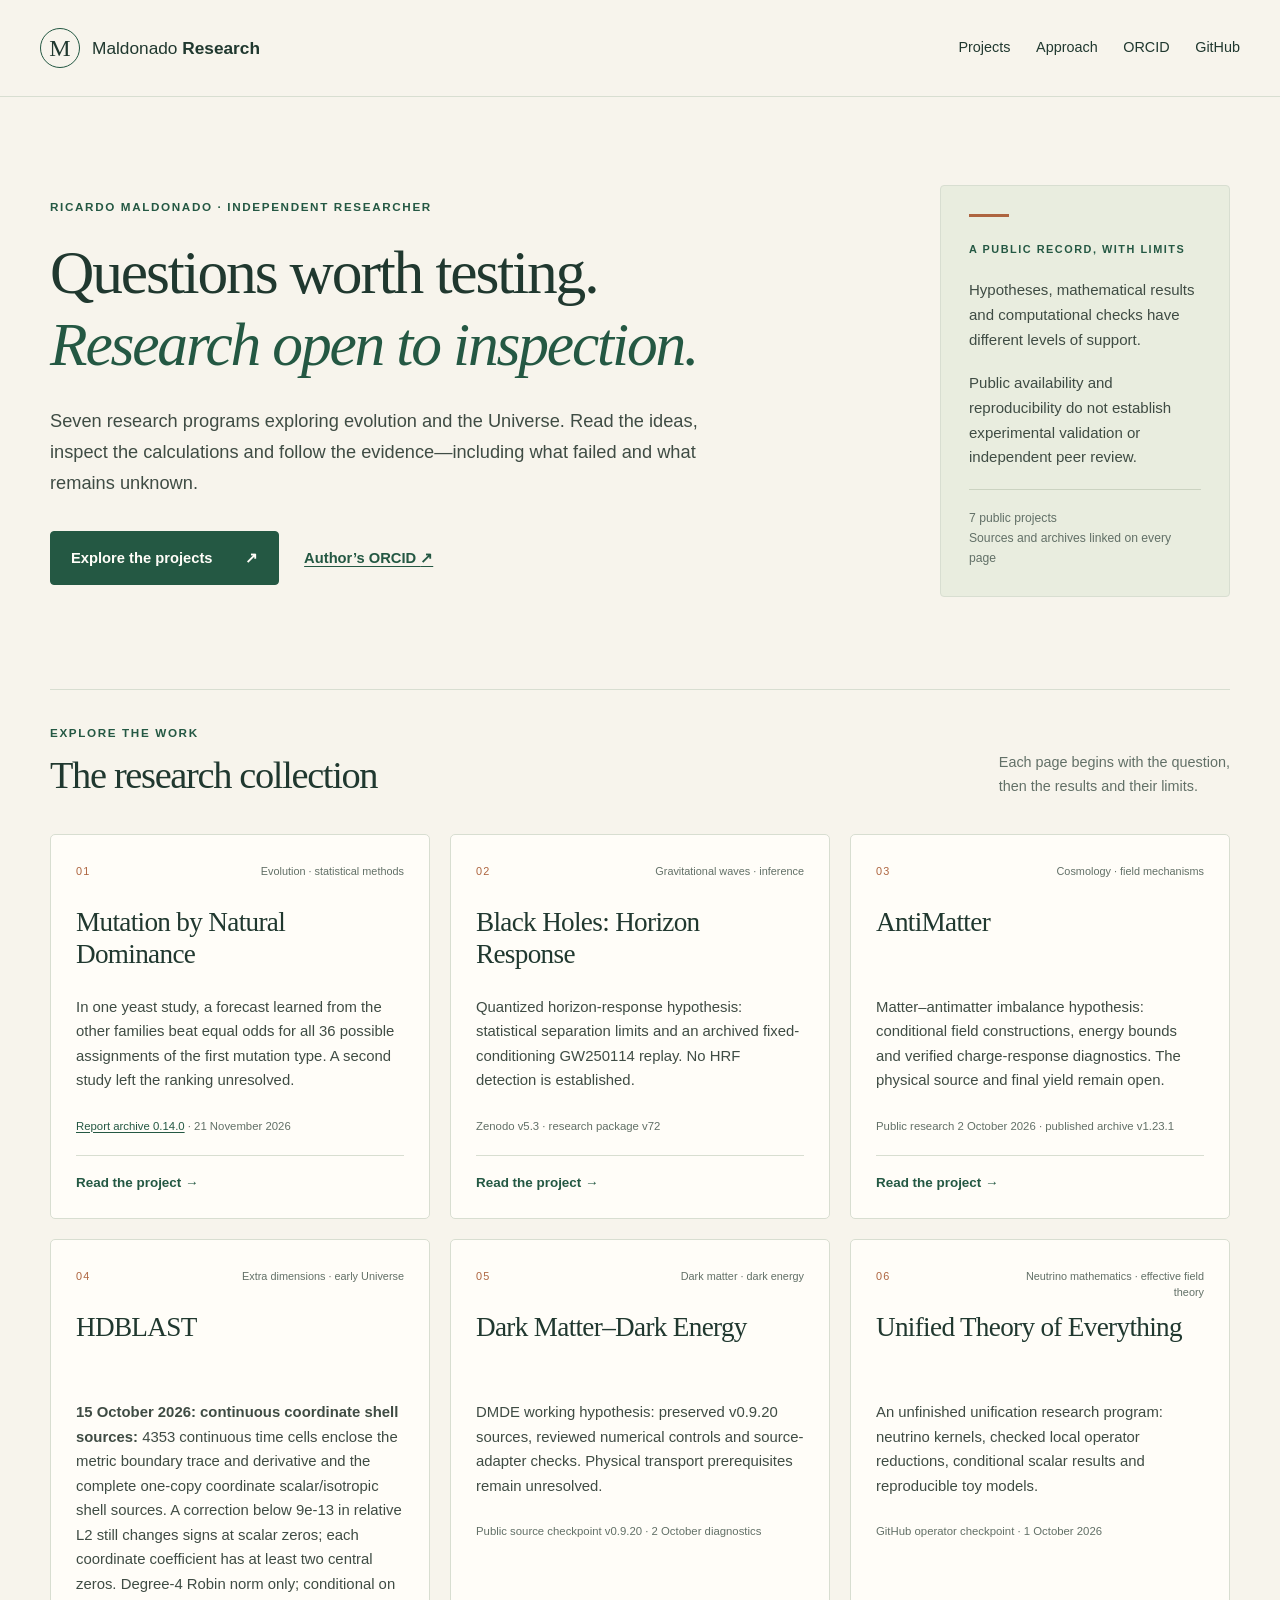
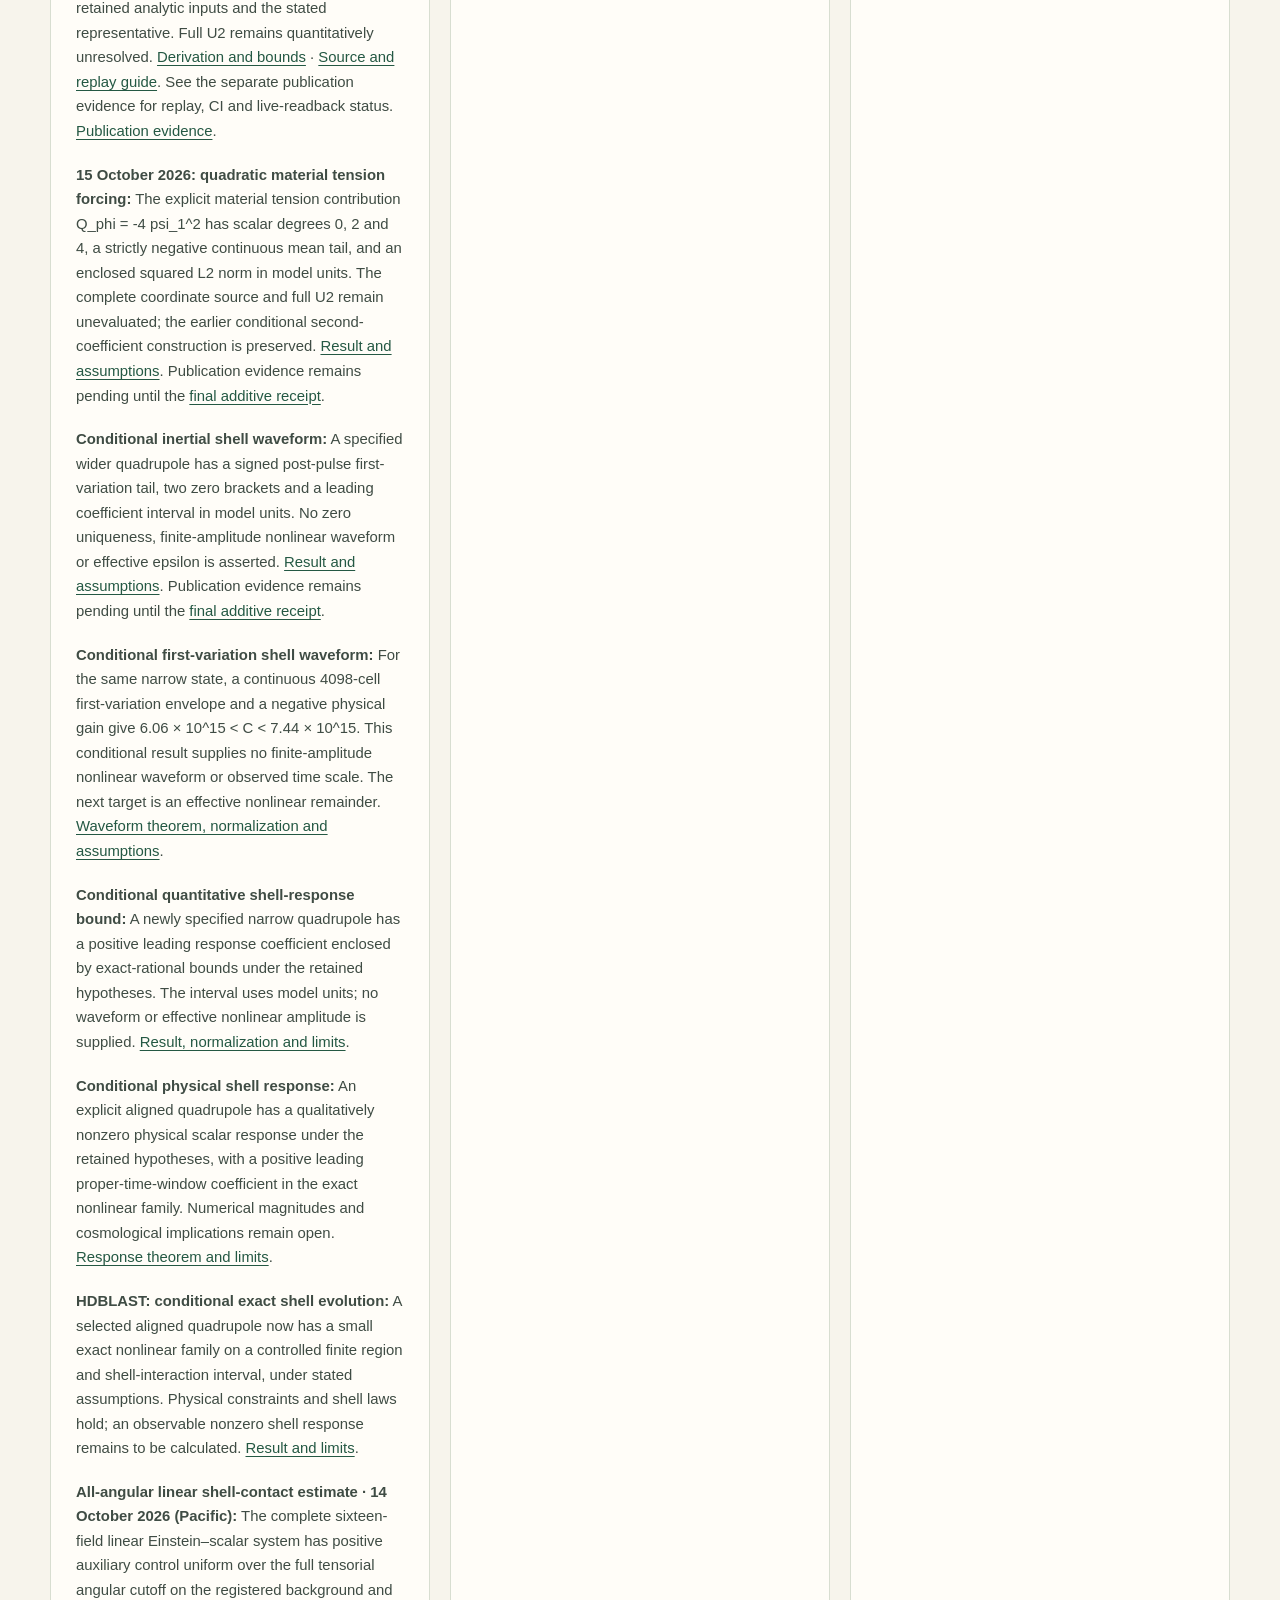
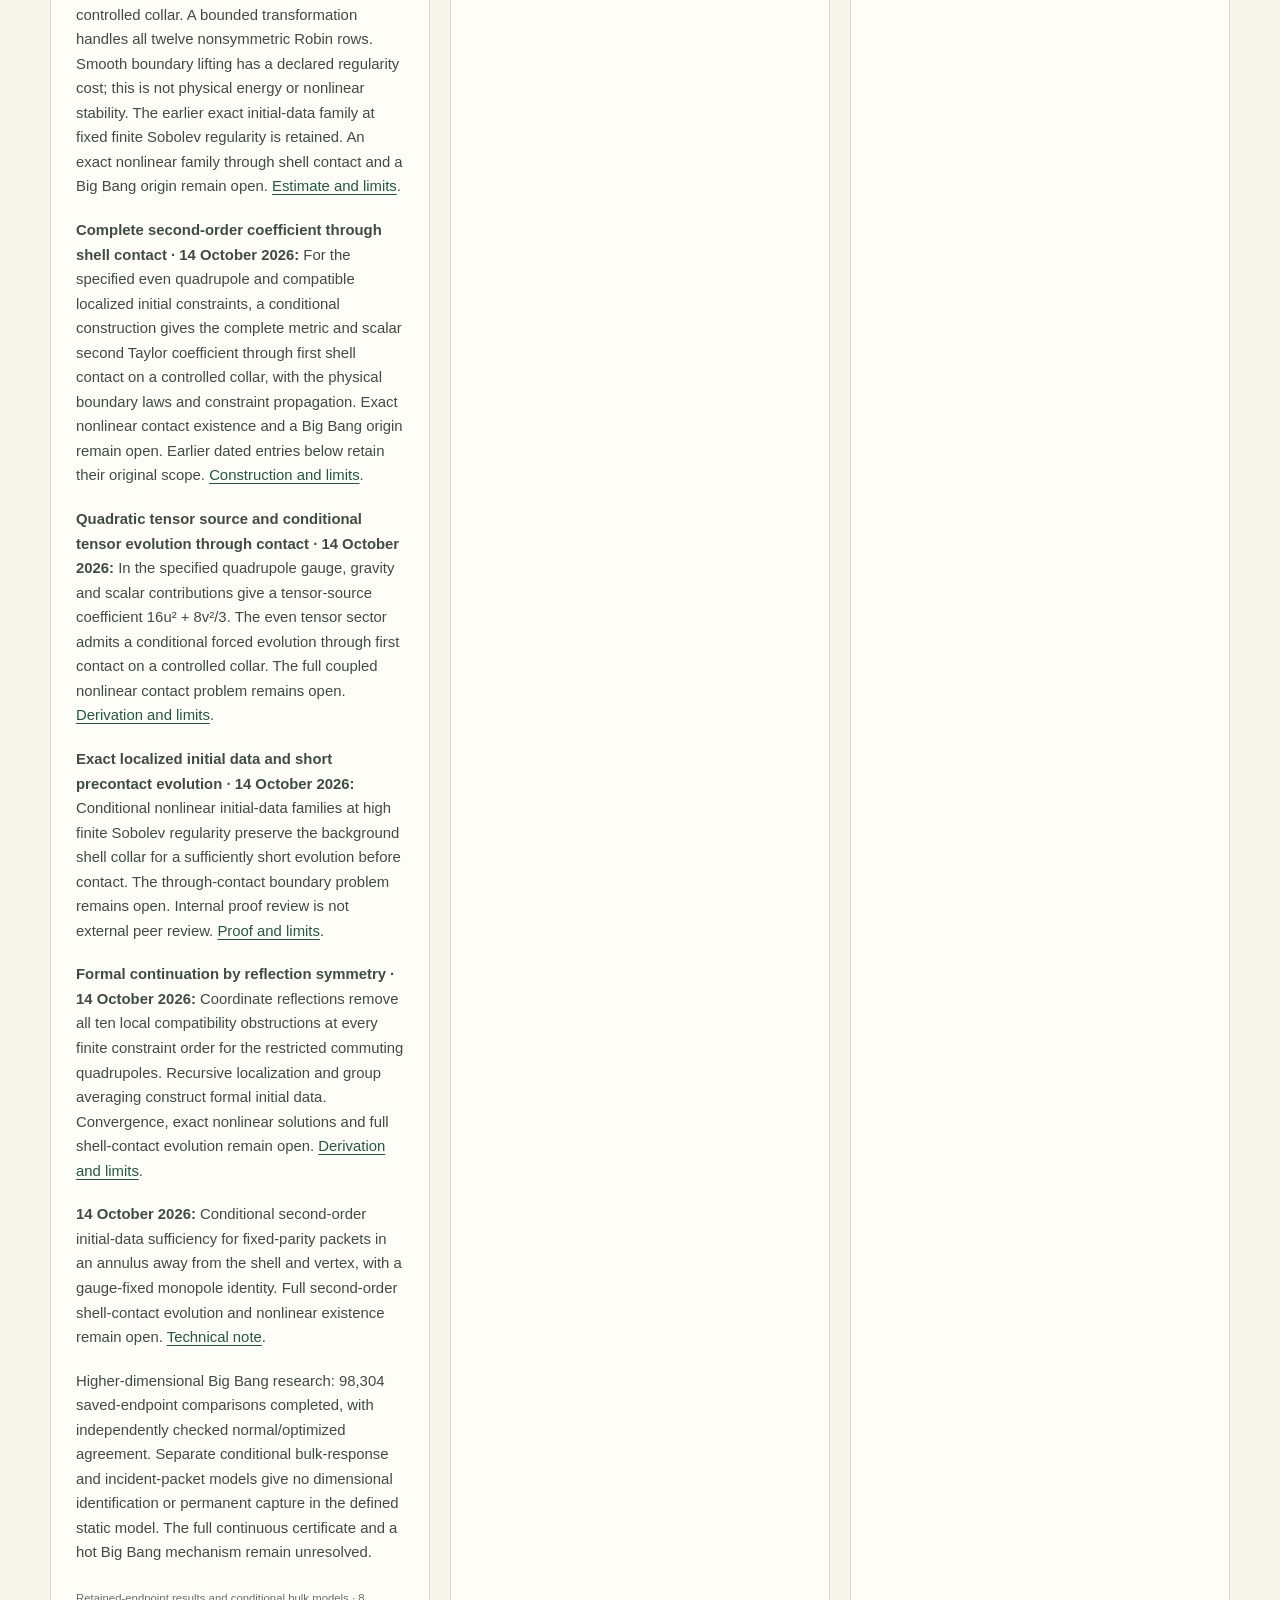
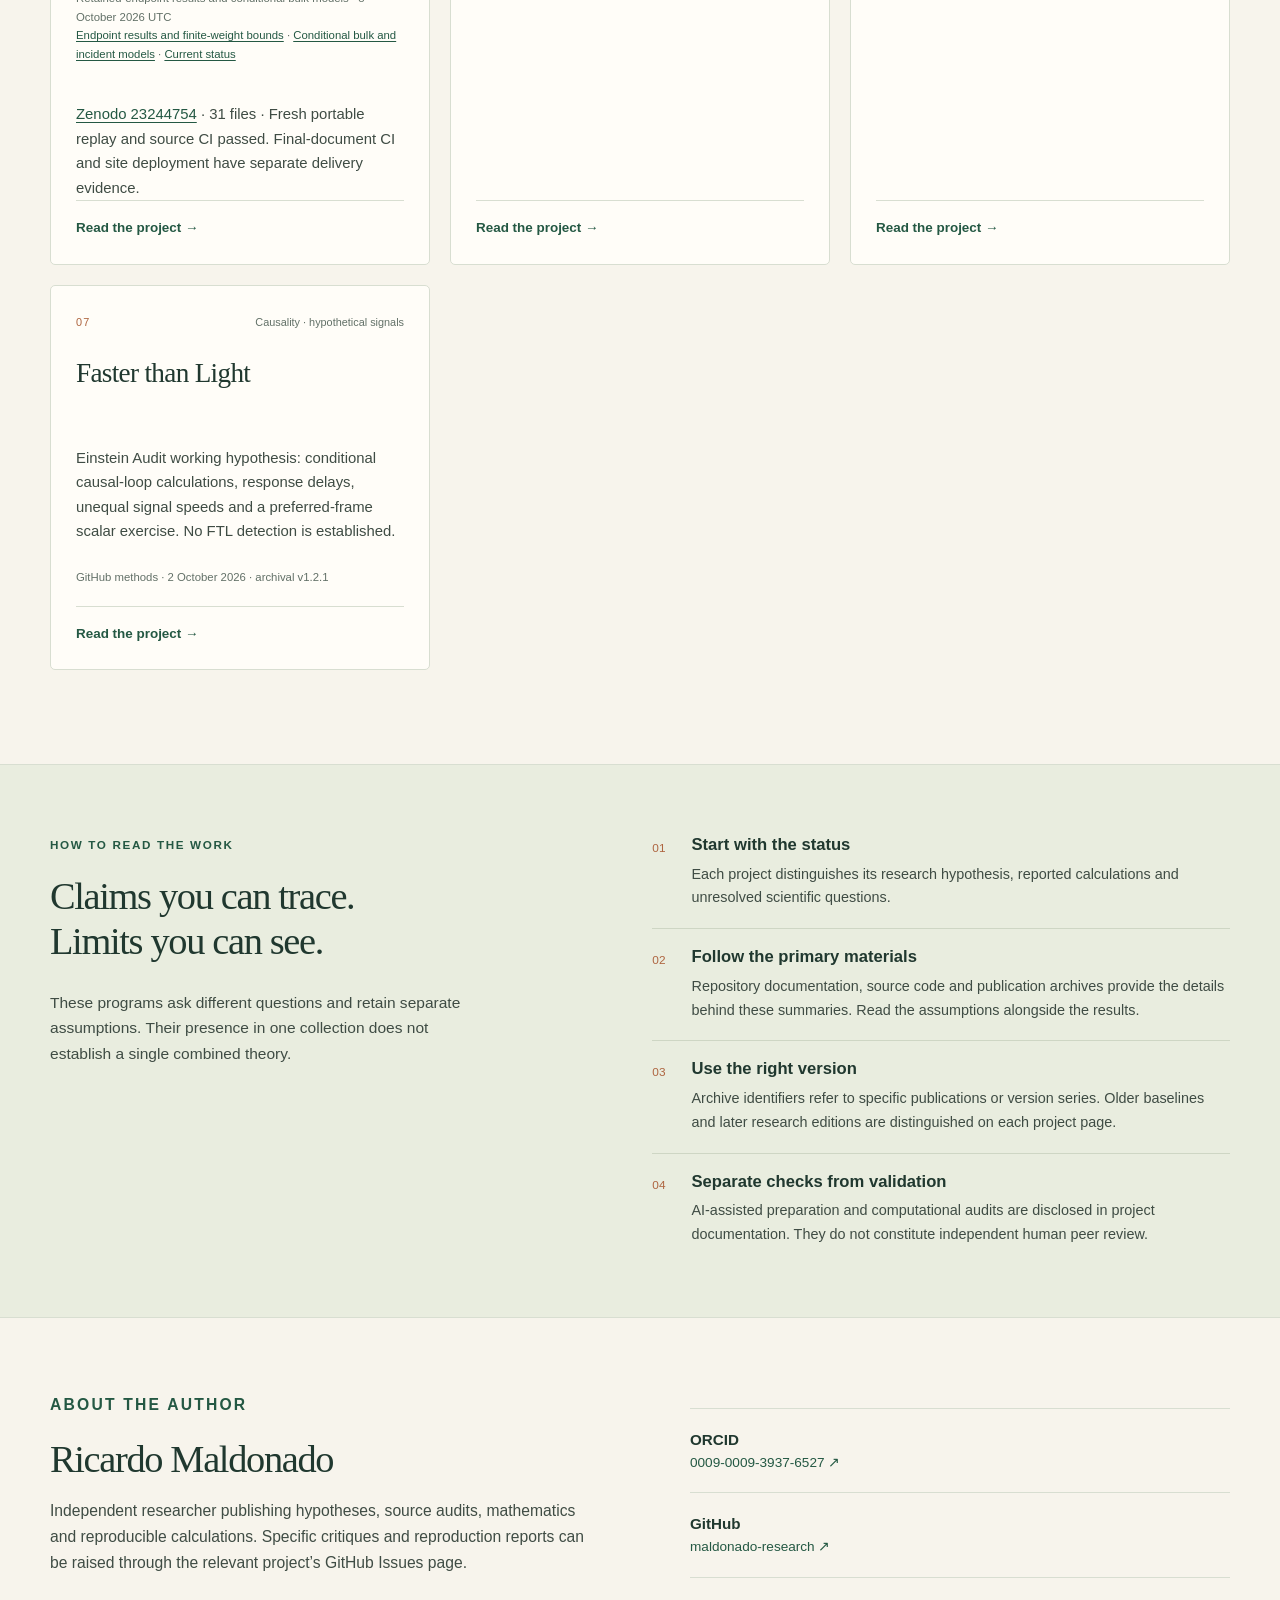
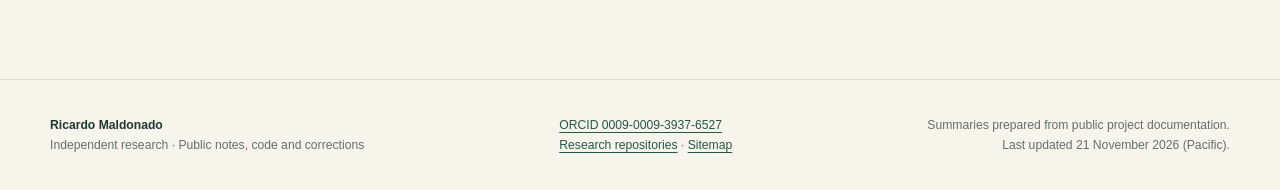
==== commit 505e9c37: "Publish the first-window mutation forecast comparison" ====
--- a/index.html
+++ b/index.html
@@ -20,7 +20,7 @@
   <meta name="twitter:title" content="Maldonado Research | Ricardo Maldonado’s public research">
   <meta name="twitter:description" content="Explore Ricardo Maldonado’s seven public research projects: evolutionary tests, black holes, antimatter, extra dimensions, dark matter–dark energy, unification and faster-than-light hypotheses.">
   <link rel="stylesheet" href="./styles.css">
-  <script type="application/ld+json">{"@context": "https://schema.org", "@graph": [{"@type": "Person", "@id": "https://maldonado-research.github.io/#author", "name": "Ricardo Maldonado", "identifier": "https://orcid.org/0009-0009-3937-6527", "sameAs": ["https://orcid.org/0009-0009-3937-6527", "https://github.com/maldonado-research/"]}, {"@type": "WebSite", "@id": "https://maldonado-research.github.io/#website", "url": "https://maldonado-research.github.io/", "name": "Maldonado Research", "inLanguage": "en", "creator": {"@id": "https://maldonado-research.github.io/#author"}}, {"@type": "CollectionPage", "@id": "https://maldonado-research.github.io/#collection", "url": "https://maldonado-research.github.io/", "name": "Maldonado Research — public research projects", "description": "Seven public research programs with readable summaries, source code, archives, assumptions and limitations.", "isPartOf": {"@id": "https://maldonado-research.github.io/#website"}, "about": {"@id": "https://maldonado-research.github.io/#author"}, "hasPart": [{"@type": "CreativeWork", "@id": "https://maldonado-research.github.io/projects/tmd/#research", "name": "Mutation by Natural Dominance", "url": "https://maldonado-research.github.io/projects/tmd/", "description": "Across four trees, allowing one more missed observation reduced the number of mutation pairs with a guaranteed ancestral order from 75,230 to 59,736.", "version": "0.13.0", "dateModified": "2026-11-21", "isBasedOn": "https://github.com/maldonado-research/TMD/tree/04f3d21c984827298223d513850a149753fe885a/research/pedigree_timing", "subjectOf": [{"@type": "Report", "url": "https://doi.org/10.5281/zenodo.24427132", "name": "Report and methods archive 0.13.0", "version": "0.13.0", "datePublished": "2026-11-21"}, {"@type": "Report", "url": "https://doi.org/10.5281/zenodo.24409045", "name": "Report and methods archive 0.12.0", "version": "0.12.0", "datePublished": "2026-11-20"}, {"@type": "Report", "url": "https://doi.org/10.5281/zenodo.24356344", "name": "Mutation by Natural Dominance: retrospective route rankings and observation audits", "version": "0.8.0", "datePublished": "2026-11-18"}, {"@type": "CreativeWork", "url": "https://doi.org/10.5281/zenodo.23970140", "name": "Methods 0.7.0: conditional observation and control inference"}, {"@type": "CreativeWork", "url": "https://github.com/maldonado-research/TMD/blob/6ee37825927225fb86ce0251c04e4bf156c6a92b/research/integrated_inference/README.md", "name": "PR 49: one error budget from learned thresholds to common curvature"}, {"@type": "CreativeWork", "url": "https://github.com/maldonado-research/TMD/blob/6ee37825927225fb86ce0251c04e4bf156c6a92b/research/integrated_inference/INDEPENDENT_INTEGRATION_REVIEW.md", "name": "Independent internal review of conditional integrated inference"}, {"@type": "CreativeWork", "url": "https://github.com/maldonado-research/TMD/blob/41cbb0554dca39bc2e053b726a73e32b4fb8537c/research/CONTINUATION_HANDOFF_2026-10-16_R43.md", "name": "R43 barcode identity contract and structural preflight"}, {"@type": "CreativeWork", "url": "https://github.com/maldonado-research/TMD/blob/41cbb0554dca39bc2e053b726a73e32b4fb8537c/research/barcode_identity_audit/REPORT.md", "name": "Source-supported barcode observation and classification contract"}, {"@type": "CreativeWork", "url": "https://github.com/maldonado-research/TMD/blob/41cbb0554dca39bc2e053b726a73e32b4fb8537c/research/barcode_identity_audit/preflight.py", "name": "Original structural preflight for explicitly keyed tables"}, {"@type": "CreativeWork", "url": "https://github.com/maldonado-research/TMD/blob/41cbb0554dca39bc2e053b726a73e32b4fb8537c/research/barcode_identity_audit/VALIDATION_CONTRACT.json", "name": "Preflight input requirements, verification and biological limits"}, {"@type": "CreativeWork", "url": "https://github.com/maldonado-research/TMD/blob/4fd168b69ad73b7af2ff9a55ff3a114b7b972239/research/CONTINUATION_HANDOFF_2026-10-16_R42.md", "name": "R42 rendered outputs and binned-plot correction"}, {"@type": "CreativeWork", "url": "https://github.com/maldonado-research/TMD/blob/4fd168b69ad73b7af2ff9a55ff3a114b7b972239/research/rendered_notebook_audit/REPORT.md", "name": "Authenticated stored summary and binned Figure 7 recipe"}, {"@type": "CreativeWork", "url": "https://github.com/maldonado-research/TMD/blob/4fd168b69ad73b7af2ff9a55ff3a114b7b972239/research/rendered_notebook_audit/AUDIT.json", "name": "Stored row definitions, source anchors and execution limits"}, {"@type": "CreativeWork", "url": "https://github.com/maldonado-research/TMD/blob/4fd168b69ad73b7af2ff9a55ff3a114b7b972239/research/rendered_notebook_audit/WATCH.md", "name": "Separate 2026 BASIL fitness-inference and mutation-birth assessment"}, {"@type": "CreativeWork", "url": "https://github.com/maldonado-research/TMD/blob/a5af5789c4eda02d046009d1e87233d20b0787cf/research/CONTINUATION_HANDOFF_2026-10-15_R41.md", "name": "R41 conditional clone bounds and recent source assessment"}, {"@type": "CreativeWork", "url": "https://github.com/maldonado-research/TMD/blob/a5af5789c4eda02d046009d1e87233d20b0787cf/research/clone_weight_sensitivity/REPORT.md", "name": "Conditional sensitivity to repeated clone means"}, {"@type": "CreativeWork", "url": "https://github.com/maldonado-research/TMD/blob/a5af5789c4eda02d046009d1e87233d20b0787cf/research/clone_weight_sensitivity/BOUNDS_CONTRACT.json", "name": "Conditional bound assumptions, exact formulas and source anchors"}, {"@type": "CreativeWork", "url": "https://github.com/maldonado-research/TMD/blob/a5af5789c4eda02d046009d1e87233d20b0787cf/research/clone_weight_sensitivity/WATCH.md", "name": "Separate April 2026 yeast growth–mutation source assessment"}, {"@type": "CreativeWork", "url": "https://github.com/maldonado-research/TMD/blob/fa980e3110b76951f22238eb6ef22d62a2b2fccb/research/CONTINUATION_HANDOFF_2026-10-15_R40.md", "name": "R40 fitness pipeline and source-record audit"}, {"@type": "CreativeWork", "url": "https://github.com/maldonado-research/TMD/blob/edb338d103d0980da6e04a22a8bba3895dbfa908/research/CONTINUATION_HANDOFF_2026-10-15_R39.md", "name": "R39 fitness validation and mutation-rate inference assessment"}, {"@type": "CreativeWork", "url": "https://github.com/maldonado-research/TMD/blob/7c982e17c2f5915c730e26f2da3b42065cb02ca9/research/CONTINUATION_HANDOFF_2026-10-15_R38.md", "name": "R38 reporter validation and mutation-origin admission assessment"}, {"@type": "CreativeWork", "url": "https://github.com/maldonado-research/TMD/blob/36fe856473bf72ec77f0a100ddb02bbdce6ccf53/research/CONTINUATION_HANDOFF_2026-10-14_R36.md", "name": "Earlier R36 source-processing and native cell-state assessment"}, {"@type": "CreativeWork", "url": "https://github.com/maldonado-research/TMD/blob/36fe856473bf72ec77f0a100ddb02bbdce6ccf53/research/CONTINUATION_HANDOFF_2026-10-14_R36.md", "name": "R36 processing and native cell-state source assessment"}, {"@type": "CreativeWork", "url": "https://github.com/maldonado-research/TMD/blob/d89f49ec017905c46e0f62d0a3aaadfb3c58981c/research/calibration_sample_provenance/REPORT.md", "name": "Earlier R35 official sample-provenance assessment"}, {"@type": "CreativeWork", "url": "https://github.com/maldonado-research/TMD/blob/d89f49ec017905c46e0f62d0a3aaadfb3c58981c/research/calibration_sample_provenance/REPORT.md", "name": "R35 official run and sample provenance assessment"}, {"@type": "CreativeWork", "url": "https://github.com/maldonado-research/TMD/blob/513e75a207286edd139f0341f975b3100c7470fa/research/calibration_source_replay/REPORT.md", "name": "Earlier R34 processed-source calibration replay"}, {"@type": "CreativeWork", "url": "https://github.com/maldonado-research/TMD/blob/513e75a207286edd139f0341f975b3100c7470fa/research/calibration_source_replay/REPORT.md", "name": "R34 authenticated processed-source calibration replay"}, {"@type": "CreativeWork", "url": "https://github.com/maldonado-research/TMD/blob/900eae53c72de8da6d8892bf224fd1dafeb379a4/research/calibration_resource/REPORT.md", "name": "Earlier R33 implemented DNA-calibration resource assessment"}, {"@type": "CreativeWork", "url": "https://github.com/maldonado-research/TMD/blob/900eae53c72de8da6d8892bf224fd1dafeb379a4/research/calibration_resource/REPORT.md", "name": "R33 implemented DNA-standard calibration resources and entry stages"}, {"@type": "CreativeWork", "url": "https://github.com/maldonado-research/TMD/blob/ece37805c75b533eb85d2f754d4bf049e2ac75c7/research/barcoded_assay_methods/REPORT.md", "name": "Earlier R32 calibration and mechanism-identifiability assessment"}, {"@type": "CreativeWork", "url": "https://github.com/maldonado-research/TMD/blob/ece37805c75b533eb85d2f754d4bf049e2ac75c7/research/barcoded_assay_methods/REPORT.md", "name": "R32 HiDenSeq calibration and mechanism-identifiability assessment"}, {"@type": "CreativeWork", "url": "https://github.com/maldonado-research/TMD/blob/53332655243d24feab79eb127964f3317ea048d4/research/reporting_record_assessment/REPORT.md", "name": "Earlier R31 source reporting and applicability assessment"}, {"@type": "CreativeWork", "url": "https://github.com/maldonado-research/TMD/blob/53332655243d24feab79eb127964f3317ea048d4/research/reporting_record_assessment/REPORT.md", "name": "R31 reporting-form and author-response applicability assessment"}, {"@type": "CreativeWork", "url": "https://github.com/maldonado-research/TMD/blob/53332655243d24feab79eb127964f3317ea048d4/research/barcoded_assay_lead/REPORT.md", "name": "R31 recent HiDenSeq method lead — native transport unadmitted"}, {"@type": "CreativeWork", "url": "https://github.com/maldonado-research/TMD/blob/e361888e6f7691d1b35726347c4e8855e11c5003/research/stock_context_assessment/REPORT.md", "name": "Earlier R30 primary stock-context assessment"}, {"@type": "CreativeWork", "url": "https://github.com/maldonado-research/TMD/blob/e361888e6f7691d1b35726347c4e8855e11c5003/research/stock_context_assessment/REPORT.md", "name": "R30 primary stock-context assessment"}, {"@type": "CreativeWork", "url": "https://github.com/maldonado-research/TMD/blob/e361888e6f7691d1b35726347c4e8855e11c5003/research/calculation_record_assessment/REPORT.md", "name": "R30 source-calculation records and conditional weights-only constraint"}, {"@type": "CreativeWork", "url": "https://github.com/maldonado-research/TMD/blob/043ea8c46d7d0df2eca93cfc0dfdeed23d134a8d/research/source_join_resolution/REPORT.md", "name": "Earlier R29 reference-coordinate and source-join assessment"}, {"@type": "CreativeWork", "url": "https://github.com/maldonado-research/TMD/blob/043ea8c46d7d0df2eca93cfc0dfdeed23d134a8d/research/source_join_resolution/REPORT.md", "name": "R29 reference-coordinate and source-join assessment"}, {"@type": "CreativeWork", "url": "https://github.com/maldonado-research/TMD/blob/043ea8c46d7d0df2eca93cfc0dfdeed23d134a8d/research/summary_reconciliation/REPORT.md", "name": "R29 conditional fitness-summary reconciliation — intended aggregation unresolved"}, {"@type": "CreativeWork", "url": "https://github.com/maldonado-research/TMD/blob/570a46fd59a4dbe8d9e5104219e32f8ddf09df7f/research/matched_source_feasibility/REPORT.md", "name": "Earlier R28 source and feasibility checkpoint"}, {"@type": "CreativeWork", "url": "https://github.com/maldonado-research/TMD/blob/570a46fd59a4dbe8d9e5104219e32f8ddf09df7f/research/matched_source_feasibility/REPORT.md", "name": "R28 historical source, molecular classifier and exact-workbook assessment"}, {"@type": "CreativeWork", "url": "https://github.com/maldonado-research/TMD/blob/570a46fd59a4dbe8d9e5104219e32f8ddf09df7f/research/qualified_review_packet/REPORT.md", "name": "R28 practical qualified-review preparation — actual inputs unresolved"}, {"@type": "CreativeWork", "url": "https://github.com/maldonado-research/TMD/blob/9a325d9075a08686d61b5d2c35abd74656fb9ec8/research/strain_unit_map/REPORT.md", "name": "R27 strain and experimental-unit map — complete matched panel unavailable"}, {"@type": "CreativeWork", "url": "https://github.com/maldonado-research/TMD/blob/9a325d9075a08686d61b5d2c35abd74656fb9ec8/research/establishment_controls/REPORT.md", "name": "R27 phase-specific measurement and ecological control requirements"}, {"@type": "CreativeWork", "url": "https://github.com/maldonado-research/TMD/blob/daa7dda8273003829e7adcd7a464e1baad202307/research/benchmark_decision/README.md", "name": "R26 replay cost and independent-truth decision — PTATO benchmarking parked"}, {"@type": "CreativeWork", "url": "https://github.com/maldonado-research/TMD/blob/daa7dda8273003829e7adcd7a464e1baad202307/research/bacterial_panel_leads/REPORT.md", "name": "R26 licensed bacterial resource and source arithmetic — no matched panel admitted"}, {"@type": "CreativeWork", "url": "https://github.com/maldonado-research/TMD/blob/8bd3fe66e49025aadf8d8a67c7de6b2fafc1a20e/research/processed_input_audit/README.md", "name": "R25 scoped catalogues and exact callability-summary arithmetic — no variant recovery replay"}, {"@type": "CreativeWork", "url": "https://github.com/maldonado-research/TMD/blob/8bd3fe66e49025aadf8d8a67c7de6b2fafc1a20e/research/genotype_denominators/README.md", "name": "R25 conditional denominator audit — constructed examples, actual study effects unknown"}, {"@type": "CreativeWork", "url": "https://github.com/maldonado-research/TMD/blob/8bf7ae05158623b3731e69502d4ad7d5f8da365d/research/processed_metadata/README.md", "name": "Authenticated PTATO metadata — no numerical variant or origin benchmark"}, {"@type": "CreativeWork", "url": "https://github.com/maldonado-research/TMD/blob/8bf7ae05158623b3731e69502d4ad7d5f8da365d/research/source_watch/2026-10-08/README.md", "name": "Unreviewed mutation-bias preprint assessment — establishment, fixation and incomplete multi-route forecast"}, {"@type": "CreativeWork", "url": "https://zenodo.org/records/23219776", "name": "Methods archive 0.6.0 — 1 October snapshot"}, {"@type": "CreativeWork", "url": "https://github.com/maldonado-research/TMD/blob/1f61b434162ef0ddad086479897ab046071d2c1a/research/artifact_admission/README.md", "name": "Earlier R23 PTATO artifact review"}, {"@type": "CreativeWork", "url": "https://github.com/maldonado-research/TMD/blob/8bf7ae05158623b3731e69502d4ad7d5f8da365d/research/processed_metadata/README.md", "name": "Earlier R24 primary metadata checkpoint"}, {"@type": "CreativeWork", "url": "https://github.com/maldonado-research/TMD/blob/8bd3fe66e49025aadf8d8a67c7de6b2fafc1a20e/research/processed_input_audit/README.md", "name": "Earlier R25 scoped input checkpoint"}, {"@type": "CreativeWork", "url": "https://github.com/maldonado-research/TMD/blob/daa7dda8273003829e7adcd7a464e1baad202307/research/benchmark_decision/README.md", "name": "Earlier R26 replay and truth checkpoint"}, {"@type": "CreativeWork", "url": "https://github.com/maldonado-research/TMD/blob/9a325d9075a08686d61b5d2c35abd74656fb9ec8/research/strain_unit_map/REPORT.md", "name": "Earlier R27 strain and control checkpoint"}]}, {"@type": "CreativeWork", "@id": "https://maldonado-research.github.io/projects/black-holes-hrf/#research", "name": "Black Holes: Horizon Response", "url": "https://maldonado-research.github.io/projects/black-holes-hrf/"}, {"@type": "CreativeWork", "@id": "https://maldonado-research.github.io/projects/antimatter/#research", "name": "AntiMatter", "url": "https://maldonado-research.github.io/projects/antimatter/"}, {"@type": "CreativeWork", "@id": "https://maldonado-research.github.io/projects/hdblast/#research", "name": "HDBLAST", "url": "https://maldonado-research.github.io/projects/hdblast/", "description": "HDBLAST: a compact rotating quadrupole has a second-order obstruction to a parameter-C² exact Einstein–scalar shell family with full matching. Passing the symmetry tests does not prove nonlinear existence.", "version": "2026.10.13-shell-noether (GitHub checkpoint)", "dateModified": "2026-10-13", "isBasedOn": "https://github.com/maldonado-research/HDblast/tree/main/research/HDBLAST_SHELL_NOETHER_20261013", "subjectOf": [{"@type": "CreativeWork", "url": "https://github.com/maldonado-research/HDblast/blob/main/research/HDBLAST_SHELL_NOETHER_20261013/manuscript/SHELL_NOETHER.pdf", "name": "A rotational obstruction to nonlinear continuation of Einstein–scalar shell perturbations"}, {"@type": "CreativeWork", "url": "https://github.com/maldonado-research/HDblast/tree/main/research/HDBLAST_SHELL_NOETHER_20261013", "name": "GitHub-only shell Noether checkpoint, with no separate Zenodo edition"}, {"@type": "CreativeWork", "url": "https://github.com/maldonado-research/HDblast/blob/main/research/HDBLAST_SHELL_NOETHER_20261013/RESULTS.md", "name": "Exact-family obstruction, restricted commuting criterion, verification and limits"}, {"@type": "CreativeWork", "url": "https://github.com/maldonado-research/HDblast/blob/main/research/HDBLAST_REGULAR_SHELL_CONTACT_20261013/manuscript/SHELL_CONTACT.pdf", "name": "Smooth Einstein–scalar perturbations through timelike shell contact"}, {"@type": "CreativeWork", "url": "https://github.com/maldonado-research/HDblast/tree/main/research/HDBLAST_REGULAR_SHELL_CONTACT_20261013", "name": "GitHub-only shell-contact checkpoint, with no separate Zenodo edition"}, {"@type": "CreativeWork", "url": "https://github.com/maldonado-research/HDblast/blob/main/research/HDBLAST_REGULAR_SHELL_CONTACT_20261013/RESULTS.md", "name": "Finite-angular smooth family, complete junctions, conserved total pairing and limits"}, {"@type": "CreativeWork", "url": "https://doi.org/10.5281/zenodo.23335485", "name": "Latest archived spectral edition, 2026.10.13-regular-shell-spectra"}]}, {"@type": "CreativeWork", "@id": "https://maldonado-research.github.io/projects/dmde/#research", "name": "Dark Matter–Dark Energy", "url": "https://maldonado-research.github.io/projects/dmde/"}, {"@type": "CreativeWork", "@id": "https://maldonado-research.github.io/projects/unified-theory-of-everything/#research", "name": "Unified Theory of Everything", "url": "https://maldonado-research.github.io/projects/unified-theory-of-everything/", "version": "GitHub operator checkpoint · 1 October 2026", "dateModified": "2026-10-02"}, {"@type": "CreativeWork", "@id": "https://maldonado-research.github.io/projects/faster-than-light/#research", "name": "Faster than Light", "url": "https://maldonado-research.github.io/projects/faster-than-light/"}], "dateModified": "2026-11-21"}]}</script>
+  <script type="application/ld+json">{"@context": "https://schema.org", "@graph": [{"@type": "Person", "@id": "https://maldonado-research.github.io/#author", "name": "Ricardo Maldonado", "identifier": "https://orcid.org/0009-0009-3937-6527", "sameAs": ["https://orcid.org/0009-0009-3937-6527", "https://github.com/maldonado-research/"]}, {"@type": "WebSite", "@id": "https://maldonado-research.github.io/#website", "url": "https://maldonado-research.github.io/", "name": "Maldonado Research", "inLanguage": "en", "creator": {"@id": "https://maldonado-research.github.io/#author"}}, {"@type": "CollectionPage", "@id": "https://maldonado-research.github.io/#collection", "url": "https://maldonado-research.github.io/", "name": "Maldonado Research — public research projects", "description": "Seven public research programs with readable summaries, source code, archives, assumptions and limitations.", "isPartOf": {"@id": "https://maldonado-research.github.io/#website"}, "about": {"@id": "https://maldonado-research.github.io/#author"}, "hasPart": [{"@type": "CreativeWork", "@id": "https://maldonado-research.github.io/projects/tmd/#research", "name": "Mutation by Natural Dominance", "url": "https://maldonado-research.github.io/projects/tmd/", "description": "In one yeast study, a forecast learned from the other families beat equal odds for all 36 possible assignments of the first mutation type. A second study left the ranking unresolved.", "version": "0.14.0", "dateModified": "2026-11-21", "isBasedOn": "https://github.com/maldonado-research/TMD/tree/7777309b1d84f374b82a879886f8b5559f572946/research/first_window", "subjectOf": [{"@type": "Report", "url": "https://doi.org/10.5281/zenodo.24427842", "name": "Report and methods archive 0.14.0", "version": "0.14.0", "datePublished": "2026-11-21"}, {"@type": "Report", "url": "https://doi.org/10.5281/zenodo.24427132", "name": "Report and methods archive 0.13.0", "version": "0.13.0", "datePublished": "2026-11-21"}, {"@type": "Report", "url": "https://doi.org/10.5281/zenodo.24409045", "name": "Report and methods archive 0.12.0", "version": "0.12.0", "datePublished": "2026-11-20"}, {"@type": "Report", "url": "https://doi.org/10.5281/zenodo.24356344", "name": "Mutation by Natural Dominance: retrospective route rankings and observation audits", "version": "0.8.0", "datePublished": "2026-11-18"}, {"@type": "CreativeWork", "url": "https://doi.org/10.5281/zenodo.23970140", "name": "Methods 0.7.0: conditional observation and control inference"}, {"@type": "CreativeWork", "url": "https://github.com/maldonado-research/TMD/blob/6ee37825927225fb86ce0251c04e4bf156c6a92b/research/integrated_inference/README.md", "name": "PR 49: one error budget from learned thresholds to common curvature"}, {"@type": "CreativeWork", "url": "https://github.com/maldonado-research/TMD/blob/6ee37825927225fb86ce0251c04e4bf156c6a92b/research/integrated_inference/INDEPENDENT_INTEGRATION_REVIEW.md", "name": "Independent internal review of conditional integrated inference"}, {"@type": "CreativeWork", "url": "https://github.com/maldonado-research/TMD/blob/41cbb0554dca39bc2e053b726a73e32b4fb8537c/research/CONTINUATION_HANDOFF_2026-10-16_R43.md", "name": "R43 barcode identity contract and structural preflight"}, {"@type": "CreativeWork", "url": "https://github.com/maldonado-research/TMD/blob/41cbb0554dca39bc2e053b726a73e32b4fb8537c/research/barcode_identity_audit/REPORT.md", "name": "Source-supported barcode observation and classification contract"}, {"@type": "CreativeWork", "url": "https://github.com/maldonado-research/TMD/blob/41cbb0554dca39bc2e053b726a73e32b4fb8537c/research/barcode_identity_audit/preflight.py", "name": "Original structural preflight for explicitly keyed tables"}, {"@type": "CreativeWork", "url": "https://github.com/maldonado-research/TMD/blob/41cbb0554dca39bc2e053b726a73e32b4fb8537c/research/barcode_identity_audit/VALIDATION_CONTRACT.json", "name": "Preflight input requirements, verification and biological limits"}, {"@type": "CreativeWork", "url": "https://github.com/maldonado-research/TMD/blob/4fd168b69ad73b7af2ff9a55ff3a114b7b972239/research/CONTINUATION_HANDOFF_2026-10-16_R42.md", "name": "R42 rendered outputs and binned-plot correction"}, {"@type": "CreativeWork", "url": "https://github.com/maldonado-research/TMD/blob/4fd168b69ad73b7af2ff9a55ff3a114b7b972239/research/rendered_notebook_audit/REPORT.md", "name": "Authenticated stored summary and binned Figure 7 recipe"}, {"@type": "CreativeWork", "url": "https://github.com/maldonado-research/TMD/blob/4fd168b69ad73b7af2ff9a55ff3a114b7b972239/research/rendered_notebook_audit/AUDIT.json", "name": "Stored row definitions, source anchors and execution limits"}, {"@type": "CreativeWork", "url": "https://github.com/maldonado-research/TMD/blob/4fd168b69ad73b7af2ff9a55ff3a114b7b972239/research/rendered_notebook_audit/WATCH.md", "name": "Separate 2026 BASIL fitness-inference and mutation-birth assessment"}, {"@type": "CreativeWork", "url": "https://github.com/maldonado-research/TMD/blob/a5af5789c4eda02d046009d1e87233d20b0787cf/research/CONTINUATION_HANDOFF_2026-10-15_R41.md", "name": "R41 conditional clone bounds and recent source assessment"}, {"@type": "CreativeWork", "url": "https://github.com/maldonado-research/TMD/blob/a5af5789c4eda02d046009d1e87233d20b0787cf/research/clone_weight_sensitivity/REPORT.md", "name": "Conditional sensitivity to repeated clone means"}, {"@type": "CreativeWork", "url": "https://github.com/maldonado-research/TMD/blob/a5af5789c4eda02d046009d1e87233d20b0787cf/research/clone_weight_sensitivity/BOUNDS_CONTRACT.json", "name": "Conditional bound assumptions, exact formulas and source anchors"}, {"@type": "CreativeWork", "url": "https://github.com/maldonado-research/TMD/blob/a5af5789c4eda02d046009d1e87233d20b0787cf/research/clone_weight_sensitivity/WATCH.md", "name": "Separate April 2026 yeast growth–mutation source assessment"}, {"@type": "CreativeWork", "url": "https://github.com/maldonado-research/TMD/blob/fa980e3110b76951f22238eb6ef22d62a2b2fccb/research/CONTINUATION_HANDOFF_2026-10-15_R40.md", "name": "R40 fitness pipeline and source-record audit"}, {"@type": "CreativeWork", "url": "https://github.com/maldonado-research/TMD/blob/edb338d103d0980da6e04a22a8bba3895dbfa908/research/CONTINUATION_HANDOFF_2026-10-15_R39.md", "name": "R39 fitness validation and mutation-rate inference assessment"}, {"@type": "CreativeWork", "url": "https://github.com/maldonado-research/TMD/blob/7c982e17c2f5915c730e26f2da3b42065cb02ca9/research/CONTINUATION_HANDOFF_2026-10-15_R38.md", "name": "R38 reporter validation and mutation-origin admission assessment"}, {"@type": "CreativeWork", "url": "https://github.com/maldonado-research/TMD/blob/36fe856473bf72ec77f0a100ddb02bbdce6ccf53/research/CONTINUATION_HANDOFF_2026-10-14_R36.md", "name": "Earlier R36 source-processing and native cell-state assessment"}, {"@type": "CreativeWork", "url": "https://github.com/maldonado-research/TMD/blob/36fe856473bf72ec77f0a100ddb02bbdce6ccf53/research/CONTINUATION_HANDOFF_2026-10-14_R36.md", "name": "R36 processing and native cell-state source assessment"}, {"@type": "CreativeWork", "url": "https://github.com/maldonado-research/TMD/blob/d89f49ec017905c46e0f62d0a3aaadfb3c58981c/research/calibration_sample_provenance/REPORT.md", "name": "Earlier R35 official sample-provenance assessment"}, {"@type": "CreativeWork", "url": "https://github.com/maldonado-research/TMD/blob/d89f49ec017905c46e0f62d0a3aaadfb3c58981c/research/calibration_sample_provenance/REPORT.md", "name": "R35 official run and sample provenance assessment"}, {"@type": "CreativeWork", "url": "https://github.com/maldonado-research/TMD/blob/513e75a207286edd139f0341f975b3100c7470fa/research/calibration_source_replay/REPORT.md", "name": "Earlier R34 processed-source calibration replay"}, {"@type": "CreativeWork", "url": "https://github.com/maldonado-research/TMD/blob/513e75a207286edd139f0341f975b3100c7470fa/research/calibration_source_replay/REPORT.md", "name": "R34 authenticated processed-source calibration replay"}, {"@type": "CreativeWork", "url": "https://github.com/maldonado-research/TMD/blob/900eae53c72de8da6d8892bf224fd1dafeb379a4/research/calibration_resource/REPORT.md", "name": "Earlier R33 implemented DNA-calibration resource assessment"}, {"@type": "CreativeWork", "url": "https://github.com/maldonado-research/TMD/blob/900eae53c72de8da6d8892bf224fd1dafeb379a4/research/calibration_resource/REPORT.md", "name": "R33 implemented DNA-standard calibration resources and entry stages"}, {"@type": "CreativeWork", "url": "https://github.com/maldonado-research/TMD/blob/ece37805c75b533eb85d2f754d4bf049e2ac75c7/research/barcoded_assay_methods/REPORT.md", "name": "Earlier R32 calibration and mechanism-identifiability assessment"}, {"@type": "CreativeWork", "url": "https://github.com/maldonado-research/TMD/blob/ece37805c75b533eb85d2f754d4bf049e2ac75c7/research/barcoded_assay_methods/REPORT.md", "name": "R32 HiDenSeq calibration and mechanism-identifiability assessment"}, {"@type": "CreativeWork", "url": "https://github.com/maldonado-research/TMD/blob/53332655243d24feab79eb127964f3317ea048d4/research/reporting_record_assessment/REPORT.md", "name": "Earlier R31 source reporting and applicability assessment"}, {"@type": "CreativeWork", "url": "https://github.com/maldonado-research/TMD/blob/53332655243d24feab79eb127964f3317ea048d4/research/reporting_record_assessment/REPORT.md", "name": "R31 reporting-form and author-response applicability assessment"}, {"@type": "CreativeWork", "url": "https://github.com/maldonado-research/TMD/blob/53332655243d24feab79eb127964f3317ea048d4/research/barcoded_assay_lead/REPORT.md", "name": "R31 recent HiDenSeq method lead — native transport unadmitted"}, {"@type": "CreativeWork", "url": "https://github.com/maldonado-research/TMD/blob/e361888e6f7691d1b35726347c4e8855e11c5003/research/stock_context_assessment/REPORT.md", "name": "Earlier R30 primary stock-context assessment"}, {"@type": "CreativeWork", "url": "https://github.com/maldonado-research/TMD/blob/e361888e6f7691d1b35726347c4e8855e11c5003/research/stock_context_assessment/REPORT.md", "name": "R30 primary stock-context assessment"}, {"@type": "CreativeWork", "url": "https://github.com/maldonado-research/TMD/blob/e361888e6f7691d1b35726347c4e8855e11c5003/research/calculation_record_assessment/REPORT.md", "name": "R30 source-calculation records and conditional weights-only constraint"}, {"@type": "CreativeWork", "url": "https://github.com/maldonado-research/TMD/blob/043ea8c46d7d0df2eca93cfc0dfdeed23d134a8d/research/source_join_resolution/REPORT.md", "name": "Earlier R29 reference-coordinate and source-join assessment"}, {"@type": "CreativeWork", "url": "https://github.com/maldonado-research/TMD/blob/043ea8c46d7d0df2eca93cfc0dfdeed23d134a8d/research/source_join_resolution/REPORT.md", "name": "R29 reference-coordinate and source-join assessment"}, {"@type": "CreativeWork", "url": "https://github.com/maldonado-research/TMD/blob/043ea8c46d7d0df2eca93cfc0dfdeed23d134a8d/research/summary_reconciliation/REPORT.md", "name": "R29 conditional fitness-summary reconciliation — intended aggregation unresolved"}, {"@type": "CreativeWork", "url": "https://github.com/maldonado-research/TMD/blob/570a46fd59a4dbe8d9e5104219e32f8ddf09df7f/research/matched_source_feasibility/REPORT.md", "name": "Earlier R28 source and feasibility checkpoint"}, {"@type": "CreativeWork", "url": "https://github.com/maldonado-research/TMD/blob/570a46fd59a4dbe8d9e5104219e32f8ddf09df7f/research/matched_source_feasibility/REPORT.md", "name": "R28 historical source, molecular classifier and exact-workbook assessment"}, {"@type": "CreativeWork", "url": "https://github.com/maldonado-research/TMD/blob/570a46fd59a4dbe8d9e5104219e32f8ddf09df7f/research/qualified_review_packet/REPORT.md", "name": "R28 practical qualified-review preparation — actual inputs unresolved"}, {"@type": "CreativeWork", "url": "https://github.com/maldonado-research/TMD/blob/9a325d9075a08686d61b5d2c35abd74656fb9ec8/research/strain_unit_map/REPORT.md", "name": "R27 strain and experimental-unit map — complete matched panel unavailable"}, {"@type": "CreativeWork", "url": "https://github.com/maldonado-research/TMD/blob/9a325d9075a08686d61b5d2c35abd74656fb9ec8/research/establishment_controls/REPORT.md", "name": "R27 phase-specific measurement and ecological control requirements"}, {"@type": "CreativeWork", "url": "https://github.com/maldonado-research/TMD/blob/daa7dda8273003829e7adcd7a464e1baad202307/research/benchmark_decision/README.md", "name": "R26 replay cost and independent-truth decision — PTATO benchmarking parked"}, {"@type": "CreativeWork", "url": "https://github.com/maldonado-research/TMD/blob/daa7dda8273003829e7adcd7a464e1baad202307/research/bacterial_panel_leads/REPORT.md", "name": "R26 licensed bacterial resource and source arithmetic — no matched panel admitted"}, {"@type": "CreativeWork", "url": "https://github.com/maldonado-research/TMD/blob/8bd3fe66e49025aadf8d8a67c7de6b2fafc1a20e/research/processed_input_audit/README.md", "name": "R25 scoped catalogues and exact callability-summary arithmetic — no variant recovery replay"}, {"@type": "CreativeWork", "url": "https://github.com/maldonado-research/TMD/blob/8bd3fe66e49025aadf8d8a67c7de6b2fafc1a20e/research/genotype_denominators/README.md", "name": "R25 conditional denominator audit — constructed examples, actual study effects unknown"}, {"@type": "CreativeWork", "url": "https://github.com/maldonado-research/TMD/blob/8bf7ae05158623b3731e69502d4ad7d5f8da365d/research/processed_metadata/README.md", "name": "Authenticated PTATO metadata — no numerical variant or origin benchmark"}, {"@type": "CreativeWork", "url": "https://github.com/maldonado-research/TMD/blob/8bf7ae05158623b3731e69502d4ad7d5f8da365d/research/source_watch/2026-10-08/README.md", "name": "Unreviewed mutation-bias preprint assessment — establishment, fixation and incomplete multi-route forecast"}, {"@type": "CreativeWork", "url": "https://zenodo.org/records/23219776", "name": "Methods archive 0.6.0 — 1 October snapshot"}, {"@type": "CreativeWork", "url": "https://github.com/maldonado-research/TMD/blob/1f61b434162ef0ddad086479897ab046071d2c1a/research/artifact_admission/README.md", "name": "Earlier R23 PTATO artifact review"}, {"@type": "CreativeWork", "url": "https://github.com/maldonado-research/TMD/blob/8bf7ae05158623b3731e69502d4ad7d5f8da365d/research/processed_metadata/README.md", "name": "Earlier R24 primary metadata checkpoint"}, {"@type": "CreativeWork", "url": "https://github.com/maldonado-research/TMD/blob/8bd3fe66e49025aadf8d8a67c7de6b2fafc1a20e/research/processed_input_audit/README.md", "name": "Earlier R25 scoped input checkpoint"}, {"@type": "CreativeWork", "url": "https://github.com/maldonado-research/TMD/blob/daa7dda8273003829e7adcd7a464e1baad202307/research/benchmark_decision/README.md", "name": "Earlier R26 replay and truth checkpoint"}, {"@type": "CreativeWork", "url": "https://github.com/maldonado-research/TMD/blob/9a325d9075a08686d61b5d2c35abd74656fb9ec8/research/strain_unit_map/REPORT.md", "name": "Earlier R27 strain and control checkpoint"}]}, {"@type": "CreativeWork", "@id": "https://maldonado-research.github.io/projects/black-holes-hrf/#research", "name": "Black Holes: Horizon Response", "url": "https://maldonado-research.github.io/projects/black-holes-hrf/"}, {"@type": "CreativeWork", "@id": "https://maldonado-research.github.io/projects/antimatter/#research", "name": "AntiMatter", "url": "https://maldonado-research.github.io/projects/antimatter/"}, {"@type": "CreativeWork", "@id": "https://maldonado-research.github.io/projects/hdblast/#research", "name": "HDBLAST", "url": "https://maldonado-research.github.io/projects/hdblast/", "description": "HDBLAST: a compact rotating quadrupole has a second-order obstruction to a parameter-C² exact Einstein–scalar shell family with full matching. Passing the symmetry tests does not prove nonlinear existence.", "version": "2026.10.13-shell-noether (GitHub checkpoint)", "dateModified": "2026-10-13", "isBasedOn": "https://github.com/maldonado-research/HDblast/tree/main/research/HDBLAST_SHELL_NOETHER_20261013", "subjectOf": [{"@type": "CreativeWork", "url": "https://github.com/maldonado-research/HDblast/blob/main/research/HDBLAST_SHELL_NOETHER_20261013/manuscript/SHELL_NOETHER.pdf", "name": "A rotational obstruction to nonlinear continuation of Einstein–scalar shell perturbations"}, {"@type": "CreativeWork", "url": "https://github.com/maldonado-research/HDblast/tree/main/research/HDBLAST_SHELL_NOETHER_20261013", "name": "GitHub-only shell Noether checkpoint, with no separate Zenodo edition"}, {"@type": "CreativeWork", "url": "https://github.com/maldonado-research/HDblast/blob/main/research/HDBLAST_SHELL_NOETHER_20261013/RESULTS.md", "name": "Exact-family obstruction, restricted commuting criterion, verification and limits"}, {"@type": "CreativeWork", "url": "https://github.com/maldonado-research/HDblast/blob/main/research/HDBLAST_REGULAR_SHELL_CONTACT_20261013/manuscript/SHELL_CONTACT.pdf", "name": "Smooth Einstein–scalar perturbations through timelike shell contact"}, {"@type": "CreativeWork", "url": "https://github.com/maldonado-research/HDblast/tree/main/research/HDBLAST_REGULAR_SHELL_CONTACT_20261013", "name": "GitHub-only shell-contact checkpoint, with no separate Zenodo edition"}, {"@type": "CreativeWork", "url": "https://github.com/maldonado-research/HDblast/blob/main/research/HDBLAST_REGULAR_SHELL_CONTACT_20261013/RESULTS.md", "name": "Finite-angular smooth family, complete junctions, conserved total pairing and limits"}, {"@type": "CreativeWork", "url": "https://doi.org/10.5281/zenodo.23335485", "name": "Latest archived spectral edition, 2026.10.13-regular-shell-spectra"}]}, {"@type": "CreativeWork", "@id": "https://maldonado-research.github.io/projects/dmde/#research", "name": "Dark Matter–Dark Energy", "url": "https://maldonado-research.github.io/projects/dmde/"}, {"@type": "CreativeWork", "@id": "https://maldonado-research.github.io/projects/unified-theory-of-everything/#research", "name": "Unified Theory of Everything", "url": "https://maldonado-research.github.io/projects/unified-theory-of-everything/", "version": "GitHub operator checkpoint · 1 October 2026", "dateModified": "2026-10-02"}, {"@type": "CreativeWork", "@id": "https://maldonado-research.github.io/projects/faster-than-light/#research", "name": "Faster than Light", "url": "https://maldonado-research.github.io/projects/faster-than-light/"}], "dateModified": "2026-11-21"}]}</script>
 </head>
 <body>
 <a class="skip-link" href="#main">Skip to content</a>
@@ -45,7 +45,7 @@
 </section>
 <section id="projects" class="project-section wrap" aria-labelledby="projects-title">
   <div class="section-heading"><div><p class="eyebrow">Explore the work</p><h2 id="projects-title">The research collection</h2></div><p>Each page begins with the question,<br>then the results and their limits.</p></div>
-  <div class="project-grid"><article class="project-card"><div class="card-top"><span class="card-number">01</span><span class="card-field">Evolution · statistical methods</span></div><h3><a href="./projects/tmd/">Mutation by Natural Dominance</a></h3><p>Across four trees, allowing one more missed observation reduced the number of mutation pairs with a guaranteed ancestral order from 75,230 to 59,736.</p><p class="card-version"><a href="https://doi.org/10.5281/zenodo.24427132">Report archive 0.13.0</a> · 21 November 2026</p><a href="./projects/tmd/" class="card-link">Read the project →</a></article><article class="project-card"><div class="card-top"><span class="card-number">02</span><span class="card-field">Gravitational waves · inference</span></div><h3><a href="./projects/black-holes-hrf/">Black Holes: Horizon Response</a></h3><p>Quantized horizon-response hypothesis: statistical separation limits and an archived fixed-conditioning GW250114 replay. No HRF detection is established.</p><p class="card-version">Zenodo v5.3 · research package v72</p><a href="./projects/black-holes-hrf/" class="card-link">Read the project →</a></article><article class="project-card"><div class="card-top"><span class="card-number">03</span><span class="card-field">Cosmology · field mechanisms</span></div><h3><a href="./projects/antimatter/">AntiMatter</a></h3><p>Matter–antimatter imbalance hypothesis: conditional field constructions, energy bounds and verified charge-response diagnostics. The physical source and final yield remain open.</p><p class="card-version">Public research 2 October 2026 · published archive v1.23.1</p><a href="./projects/antimatter/" class="card-link">Read the project →</a></article><article class="project-card"><div class="card-top"><span class="card-number">04</span><span class="card-field">Extra dimensions · early Universe</span></div><h3><a href="./projects/hdblast/">HDBLAST</a></h3><p data-hdb-coordinate-sources="coordinate-shell-sources-20261015"><strong>15 October 2026: continuous coordinate shell sources:</strong> 4353 continuous time cells enclose the metric boundary trace and derivative and the complete one-copy coordinate scalar/isotropic shell sources. A correction below 9e-13 in relative L2 still changes signs at scalar zeros; each coordinate coefficient has at least two central zeros. Degree-4 Robin norm only; conditional on retained analytic inputs and the stated representative. Full U2 remains quantitatively unresolved. <a href="https://github.com/maldonado-research/HDblast/blob/main/research/HDBLAST_COORDINATE_SHELL_SOURCES_20261015/COORDINATE_SHELL_SOURCES.md">Derivation and bounds</a> · <a href="https://github.com/maldonado-research/HDblast/blob/main/research/HDBLAST_COORDINATE_SHELL_SOURCES_20261015/README.md">Source and replay guide</a>. See the separate publication evidence for replay, CI and live-readback status. <a href="https://github.com/maldonado-research/HDblast/blob/main/hdblast/continuation/2026.10.15-coordinate-shell-sources/PUBLICATION_RECEIPT.json">Publication evidence</a>.</p><p data-hdb-quadratic-forcing="quadratic-shell-forcing-20261015"><strong>15 October 2026: quadratic material tension forcing:</strong> The explicit material tension contribution Q_phi = -4 psi_1^2 has scalar degrees 0, 2 and 4, a strictly negative continuous mean tail, and an enclosed squared L2 norm in model units. The complete coordinate source and full U2 remain unevaluated; the earlier conditional second-coefficient construction is preserved. <a href="https://github.com/maldonado-research/HDblast/blob/main/research/HDBLAST_QUADRATIC_SHELL_FORCING_20261015/QUADRATIC_MATERIAL_TENSION_FORCING.md">Result and assumptions</a>. Publication evidence remains pending until the <a href="https://github.com/maldonado-research/HDblast/blob/main/hdblast/continuation/2026.10.15-quadratic-shell-forcing/PUBLICATION_RECEIPT.json">final additive receipt</a>.</p><p data-hdb-inertial-waveform="inertial-shell-waveform-20261015"><strong>Conditional inertial shell waveform:</strong> A specified wider quadrupole has a signed post-pulse first-variation tail, two zero brackets and a leading coefficient interval in model units. No zero uniqueness, finite-amplitude nonlinear waveform or effective epsilon is asserted. <a href="https://github.com/maldonado-research/HDblast/blob/main/research/HDBLAST_INERTIAL_SHELL_WAVEFORM_20261015/INERTIAL_SHELL_WAVEFORM.md">Result and assumptions</a>. Publication evidence remains pending until the <a href="https://github.com/maldonado-research/HDblast/blob/main/hdblast/continuation/2026.10.15-inertial-shell-waveform/PUBLICATION_RECEIPT.json">final additive receipt</a>.</p><p data-hdb-first-variation-waveform="uniform-first-variation-waveform-20261015"><strong>Conditional first-variation shell waveform:</strong> For the same narrow state, a continuous 4098-cell first-variation envelope and a negative physical gain give 6.06 × 10^15 &lt; C &lt; 7.44 × 10^15. This conditional result supplies no finite-amplitude nonlinear waveform or observed time scale. The next target is an effective nonlinear remainder. <a href="https://github.com/maldonado-research/HDblast/blob/main/research/HDBLAST_UNIFORM_FIRST_VARIATION_WAVEFORM_20261015/UNIFORM_FIRST_VARIATION_WAVEFORM.md">Waveform theorem, normalization and assumptions</a>.</p><p data-hdb-response-certificate="shell-response-error-certificate-20261015"><strong>Conditional quantitative shell-response bound:</strong> A newly specified narrow quadrupole has a positive leading response coefficient enclosed by exact-rational bounds under the retained hypotheses. The interval uses model units; no waveform or effective nonlinear amplitude is supplied. <a href="https://github.com/maldonado-research/HDblast/blob/main/research/HDBLAST_SHELL_RESPONSE_ERROR_CERTIFICATE_20261015/README.md">Result, normalization and limits</a>.</p><p data-hdb-shell-response="physical-shell-response-20261015"><strong>Conditional physical shell response:</strong> An explicit aligned quadrupole has a qualitatively nonzero physical scalar response under the retained hypotheses, with a positive leading proper-time-window coefficient in the exact nonlinear family. Numerical magnitudes and cosmological implications remain open. <a href="https://github.com/maldonado-research/HDblast/blob/main/research/HDBLAST_PHYSICAL_SHELL_RESPONSE_20261015/README.md">Response theorem and limits</a>.</p><p data-hdb-quasilinear="quasilinear-shell-evolution-20261015"><strong>HDBLAST: conditional exact shell evolution:</strong> A selected aligned quadrupole now has a small exact nonlinear family on a controlled finite region and shell-interaction interval, under stated assumptions. Physical constraints and shell laws hold; an observable nonzero shell response remains to be calculated. <a href="https://github.com/maldonado-research/HDblast/blob/main/research/HDBLAST_QUASILINEAR_SHELL_EVOLUTION_20261015/README.md">Result and limits</a>.</p><p data-hdb-angular-uniform="angular-uniform-contact-20261015"><strong>All-angular linear shell-contact estimate · 14 October 2026 (Pacific):</strong> The complete sixteen-field linear Einstein–scalar system has positive auxiliary control uniform over the full tensorial angular cutoff on the registered background and controlled collar. A bounded transformation handles all twelve nonsymmetric Robin rows. Smooth boundary lifting has a declared regularity cost; this is not physical energy or nonlinear stability. The earlier exact initial-data family at fixed finite Sobolev regularity is retained. An exact nonlinear family through shell contact and a Big Bang origin remain open. <a href="https://github.com/maldonado-research/HDblast/blob/main/research/HDBLAST_ANGULAR_UNIFORM_CONTACT_20261015/README.md">Estimate and limits</a>.</p><p data-hdb-full-contact="full-second-order-contact-20261014"><strong>Complete second-order coefficient through shell contact · 14 October 2026:</strong> For the specified even quadrupole and compatible localized initial constraints, a conditional construction gives the complete metric and scalar second Taylor coefficient through first shell contact on a controlled collar, with the physical boundary laws and constraint propagation. Exact nonlinear contact existence and a Big Bang origin remain open. Earlier dated entries below retain their original scope. <a href="https://github.com/maldonado-research/HDblast/blob/main/research/HDBLAST_FULL_SECOND_ORDER_CONTACT_20261014/README.md">Construction and limits</a>.</p><p data-hdb-tensor="quadratic-tensor-contact-20261014"><strong>Quadratic tensor source and conditional tensor evolution through contact · 14 October 2026:</strong> In the specified quadrupole gauge, gravity and scalar contributions give a tensor-source coefficient 16u² + 8v²/3. The even tensor sector admits a conditional forced evolution through first contact on a controlled collar. The full coupled nonlinear contact problem remains open. <a href="https://github.com/maldonado-research/HDblast/blob/main/research/HDBLAST_QUADRATIC_TENSOR_CONTACT_20261014/README.md">Derivation and limits</a>.</p><p data-hdb-exact="exact-localized-precontact-20261014"><strong>Exact localized initial data and short precontact evolution · 14 October 2026:</strong> Conditional nonlinear initial-data families at high finite Sobolev regularity preserve the background shell collar for a sufficiently short evolution before contact. The through-contact boundary problem remains open. Internal proof review is not external peer review. <a href="https://github.com/maldonado-research/HDblast/blob/main/research/HDBLAST_EXACT_LOCALIZED_PRECONTACT_20261014/README.md">Proof and limits</a>.</p><p data-hdb-reflection="reflection-formal-initial-data-20261014"><strong>Formal continuation by reflection symmetry · 14 October 2026:</strong> Coordinate reflections remove all ten local compatibility obstructions at every finite constraint order for the restricted commuting quadrupoles. Recursive localization and group averaging construct formal initial data. Convergence, exact nonlinear solutions and full shell-contact evolution remain open. <a href="https://github.com/maldonado-research/HDblast/blob/main/research/HDBLAST_SECOND_ORDER_LOCALIZED_20261014/continuation/REFLECTION_FORMAL_INITIAL_DATA.md">Derivation and limits</a>.</p><p data-hdb-second-order="second-order-localized-20261014"><strong>14 October 2026:</strong> Conditional second-order initial-data sufficiency for fixed-parity packets in an annulus away from the shell and vertex, with a gauge-fixed monopole identity. Full second-order shell-contact evolution and nonlinear existence remain open. <a href="https://github.com/maldonado-research/HDblast/blob/main/research/HDBLAST_SECOND_ORDER_LOCALIZED_20261014/manuscript/SECOND_ORDER_LOCALIZED.md">Technical note</a>.</p><p>Higher-dimensional Big Bang research: 98,304 saved-endpoint comparisons completed, with independently checked normal/optimized agreement. Separate conditional bulk-response and incident-packet models give no dimensional identification or permanent capture in the defined static model. The full continuous certificate and a hot Big Bang mechanism remain unresolved.</p><p class="card-version">Retained-endpoint results and conditional bulk models · 8 October 2026 UTC<br><a href="https://github.com/maldonado-research/HDblast/blob/main/research/HDBLAST_CHECKPOINT_20261008_RETAINED_ENDPOINT_FLOW/RESULTS.md">Endpoint results and finite-weight bounds</a> · <a href="https://github.com/maldonado-research/HDblast/blob/main/research/HDBLAST_CHECKPOINT_20261008_CAUSAL_BULK_RESPONSE/README.md">Conditional bulk and incident models</a> · <a href="https://github.com/maldonado-research/HDblast/blob/main/hdblast/CURRENT_STATUS.md">Current status</a></p><p data-hdb-endpoint-edition="verified"><a href="https://doi.org/10.5281/zenodo.23244754">Zenodo 23244754</a> · 31 files · Fresh portable replay and source CI passed. Final-document CI and site deployment have separate delivery evidence.</p><a href="./projects/hdblast/" class="card-link">Read the project →</a></article><article class="project-card"><div class="card-top"><span class="card-number">05</span><span class="card-field">Dark matter · dark energy</span></div><h3><a href="./projects/dmde/">Dark Matter–Dark Energy</a></h3><p>DMDE working hypothesis: preserved v0.9.20 sources, reviewed numerical controls and source-adapter checks. Physical transport prerequisites remain unresolved.</p><p class="card-version">Public source checkpoint v0.9.20 · 2 October diagnostics</p><a href="./projects/dmde/" class="card-link">Read the project →</a></article><article class="project-card"><div class="card-top"><span class="card-number">06</span><span class="card-field">Neutrino mathematics · effective field theory</span></div><h3><a href="./projects/unified-theory-of-everything/">Unified Theory of Everything</a></h3><p>An unfinished unification research program: neutrino kernels, checked local operator reductions, conditional scalar results and reproducible toy models.</p><p class="card-version">GitHub operator checkpoint · 1 October 2026</p><a href="./projects/unified-theory-of-everything/" class="card-link">Read the project →</a></article><article class="project-card"><div class="card-top"><span class="card-number">07</span><span class="card-field">Causality · hypothetical signals</span></div><h3><a href="./projects/faster-than-light/">Faster than Light</a></h3><p>Einstein Audit working hypothesis: conditional causal-loop calculations, response delays, unequal signal speeds and a preferred-frame scalar exercise. No FTL detection is established.</p><p class="card-version">GitHub methods · 2 October 2026 · archival v1.2.1</p><a href="./projects/faster-than-light/" class="card-link">Read the project →</a></article></div></section>
+  <div class="project-grid"><article class="project-card"><div class="card-top"><span class="card-number">01</span><span class="card-field">Evolution · statistical methods</span></div><h3><a href="./projects/tmd/">Mutation by Natural Dominance</a></h3><p>In one yeast study, a forecast learned from the other families beat equal odds for all 36 possible assignments of the first mutation type. A second study left the ranking unresolved.</p><p class="card-version"><a href="https://doi.org/10.5281/zenodo.24427842">Report archive 0.14.0</a> · 21 November 2026</p><a href="./projects/tmd/" class="card-link">Read the project →</a></article><article class="project-card"><div class="card-top"><span class="card-number">02</span><span class="card-field">Gravitational waves · inference</span></div><h3><a href="./projects/black-holes-hrf/">Black Holes: Horizon Response</a></h3><p>Quantized horizon-response hypothesis: statistical separation limits and an archived fixed-conditioning GW250114 replay. No HRF detection is established.</p><p class="card-version">Zenodo v5.3 · research package v72</p><a href="./projects/black-holes-hrf/" class="card-link">Read the project →</a></article><article class="project-card"><div class="card-top"><span class="card-number">03</span><span class="card-field">Cosmology · field mechanisms</span></div><h3><a href="./projects/antimatter/">AntiMatter</a></h3><p>Matter–antimatter imbalance hypothesis: conditional field constructions, energy bounds and verified charge-response diagnostics. The physical source and final yield remain open.</p><p class="card-version">Public research 2 October 2026 · published archive v1.23.1</p><a href="./projects/antimatter/" class="card-link">Read the project →</a></article><article class="project-card"><div class="card-top"><span class="card-number">04</span><span class="card-field">Extra dimensions · early Universe</span></div><h3><a href="./projects/hdblast/">HDBLAST</a></h3><p data-hdb-coordinate-sources="coordinate-shell-sources-20261015"><strong>15 October 2026: continuous coordinate shell sources:</strong> 4353 continuous time cells enclose the metric boundary trace and derivative and the complete one-copy coordinate scalar/isotropic shell sources. A correction below 9e-13 in relative L2 still changes signs at scalar zeros; each coordinate coefficient has at least two central zeros. Degree-4 Robin norm only; conditional on retained analytic inputs and the stated representative. Full U2 remains quantitatively unresolved. <a href="https://github.com/maldonado-research/HDblast/blob/main/research/HDBLAST_COORDINATE_SHELL_SOURCES_20261015/COORDINATE_SHELL_SOURCES.md">Derivation and bounds</a> · <a href="https://github.com/maldonado-research/HDblast/blob/main/research/HDBLAST_COORDINATE_SHELL_SOURCES_20261015/README.md">Source and replay guide</a>. See the separate publication evidence for replay, CI and live-readback status. <a href="https://github.com/maldonado-research/HDblast/blob/main/hdblast/continuation/2026.10.15-coordinate-shell-sources/PUBLICATION_RECEIPT.json">Publication evidence</a>.</p><p data-hdb-quadratic-forcing="quadratic-shell-forcing-20261015"><strong>15 October 2026: quadratic material tension forcing:</strong> The explicit material tension contribution Q_phi = -4 psi_1^2 has scalar degrees 0, 2 and 4, a strictly negative continuous mean tail, and an enclosed squared L2 norm in model units. The complete coordinate source and full U2 remain unevaluated; the earlier conditional second-coefficient construction is preserved. <a href="https://github.com/maldonado-research/HDblast/blob/main/research/HDBLAST_QUADRATIC_SHELL_FORCING_20261015/QUADRATIC_MATERIAL_TENSION_FORCING.md">Result and assumptions</a>. Publication evidence remains pending until the <a href="https://github.com/maldonado-research/HDblast/blob/main/hdblast/continuation/2026.10.15-quadratic-shell-forcing/PUBLICATION_RECEIPT.json">final additive receipt</a>.</p><p data-hdb-inertial-waveform="inertial-shell-waveform-20261015"><strong>Conditional inertial shell waveform:</strong> A specified wider quadrupole has a signed post-pulse first-variation tail, two zero brackets and a leading coefficient interval in model units. No zero uniqueness, finite-amplitude nonlinear waveform or effective epsilon is asserted. <a href="https://github.com/maldonado-research/HDblast/blob/main/research/HDBLAST_INERTIAL_SHELL_WAVEFORM_20261015/INERTIAL_SHELL_WAVEFORM.md">Result and assumptions</a>. Publication evidence remains pending until the <a href="https://github.com/maldonado-research/HDblast/blob/main/hdblast/continuation/2026.10.15-inertial-shell-waveform/PUBLICATION_RECEIPT.json">final additive receipt</a>.</p><p data-hdb-first-variation-waveform="uniform-first-variation-waveform-20261015"><strong>Conditional first-variation shell waveform:</strong> For the same narrow state, a continuous 4098-cell first-variation envelope and a negative physical gain give 6.06 × 10^15 &lt; C &lt; 7.44 × 10^15. This conditional result supplies no finite-amplitude nonlinear waveform or observed time scale. The next target is an effective nonlinear remainder. <a href="https://github.com/maldonado-research/HDblast/blob/main/research/HDBLAST_UNIFORM_FIRST_VARIATION_WAVEFORM_20261015/UNIFORM_FIRST_VARIATION_WAVEFORM.md">Waveform theorem, normalization and assumptions</a>.</p><p data-hdb-response-certificate="shell-response-error-certificate-20261015"><strong>Conditional quantitative shell-response bound:</strong> A newly specified narrow quadrupole has a positive leading response coefficient enclosed by exact-rational bounds under the retained hypotheses. The interval uses model units; no waveform or effective nonlinear amplitude is supplied. <a href="https://github.com/maldonado-research/HDblast/blob/main/research/HDBLAST_SHELL_RESPONSE_ERROR_CERTIFICATE_20261015/README.md">Result, normalization and limits</a>.</p><p data-hdb-shell-response="physical-shell-response-20261015"><strong>Conditional physical shell response:</strong> An explicit aligned quadrupole has a qualitatively nonzero physical scalar response under the retained hypotheses, with a positive leading proper-time-window coefficient in the exact nonlinear family. Numerical magnitudes and cosmological implications remain open. <a href="https://github.com/maldonado-research/HDblast/blob/main/research/HDBLAST_PHYSICAL_SHELL_RESPONSE_20261015/README.md">Response theorem and limits</a>.</p><p data-hdb-quasilinear="quasilinear-shell-evolution-20261015"><strong>HDBLAST: conditional exact shell evolution:</strong> A selected aligned quadrupole now has a small exact nonlinear family on a controlled finite region and shell-interaction interval, under stated assumptions. Physical constraints and shell laws hold; an observable nonzero shell response remains to be calculated. <a href="https://github.com/maldonado-research/HDblast/blob/main/research/HDBLAST_QUASILINEAR_SHELL_EVOLUTION_20261015/README.md">Result and limits</a>.</p><p data-hdb-angular-uniform="angular-uniform-contact-20261015"><strong>All-angular linear shell-contact estimate · 14 October 2026 (Pacific):</strong> The complete sixteen-field linear Einstein–scalar system has positive auxiliary control uniform over the full tensorial angular cutoff on the registered background and controlled collar. A bounded transformation handles all twelve nonsymmetric Robin rows. Smooth boundary lifting has a declared regularity cost; this is not physical energy or nonlinear stability. The earlier exact initial-data family at fixed finite Sobolev regularity is retained. An exact nonlinear family through shell contact and a Big Bang origin remain open. <a href="https://github.com/maldonado-research/HDblast/blob/main/research/HDBLAST_ANGULAR_UNIFORM_CONTACT_20261015/README.md">Estimate and limits</a>.</p><p data-hdb-full-contact="full-second-order-contact-20261014"><strong>Complete second-order coefficient through shell contact · 14 October 2026:</strong> For the specified even quadrupole and compatible localized initial constraints, a conditional construction gives the complete metric and scalar second Taylor coefficient through first shell contact on a controlled collar, with the physical boundary laws and constraint propagation. Exact nonlinear contact existence and a Big Bang origin remain open. Earlier dated entries below retain their original scope. <a href="https://github.com/maldonado-research/HDblast/blob/main/research/HDBLAST_FULL_SECOND_ORDER_CONTACT_20261014/README.md">Construction and limits</a>.</p><p data-hdb-tensor="quadratic-tensor-contact-20261014"><strong>Quadratic tensor source and conditional tensor evolution through contact · 14 October 2026:</strong> In the specified quadrupole gauge, gravity and scalar contributions give a tensor-source coefficient 16u² + 8v²/3. The even tensor sector admits a conditional forced evolution through first contact on a controlled collar. The full coupled nonlinear contact problem remains open. <a href="https://github.com/maldonado-research/HDblast/blob/main/research/HDBLAST_QUADRATIC_TENSOR_CONTACT_20261014/README.md">Derivation and limits</a>.</p><p data-hdb-exact="exact-localized-precontact-20261014"><strong>Exact localized initial data and short precontact evolution · 14 October 2026:</strong> Conditional nonlinear initial-data families at high finite Sobolev regularity preserve the background shell collar for a sufficiently short evolution before contact. The through-contact boundary problem remains open. Internal proof review is not external peer review. <a href="https://github.com/maldonado-research/HDblast/blob/main/research/HDBLAST_EXACT_LOCALIZED_PRECONTACT_20261014/README.md">Proof and limits</a>.</p><p data-hdb-reflection="reflection-formal-initial-data-20261014"><strong>Formal continuation by reflection symmetry · 14 October 2026:</strong> Coordinate reflections remove all ten local compatibility obstructions at every finite constraint order for the restricted commuting quadrupoles. Recursive localization and group averaging construct formal initial data. Convergence, exact nonlinear solutions and full shell-contact evolution remain open. <a href="https://github.com/maldonado-research/HDblast/blob/main/research/HDBLAST_SECOND_ORDER_LOCALIZED_20261014/continuation/REFLECTION_FORMAL_INITIAL_DATA.md">Derivation and limits</a>.</p><p data-hdb-second-order="second-order-localized-20261014"><strong>14 October 2026:</strong> Conditional second-order initial-data sufficiency for fixed-parity packets in an annulus away from the shell and vertex, with a gauge-fixed monopole identity. Full second-order shell-contact evolution and nonlinear existence remain open. <a href="https://github.com/maldonado-research/HDblast/blob/main/research/HDBLAST_SECOND_ORDER_LOCALIZED_20261014/manuscript/SECOND_ORDER_LOCALIZED.md">Technical note</a>.</p><p>Higher-dimensional Big Bang research: 98,304 saved-endpoint comparisons completed, with independently checked normal/optimized agreement. Separate conditional bulk-response and incident-packet models give no dimensional identification or permanent capture in the defined static model. The full continuous certificate and a hot Big Bang mechanism remain unresolved.</p><p class="card-version">Retained-endpoint results and conditional bulk models · 8 October 2026 UTC<br><a href="https://github.com/maldonado-research/HDblast/blob/main/research/HDBLAST_CHECKPOINT_20261008_RETAINED_ENDPOINT_FLOW/RESULTS.md">Endpoint results and finite-weight bounds</a> · <a href="https://github.com/maldonado-research/HDblast/blob/main/research/HDBLAST_CHECKPOINT_20261008_CAUSAL_BULK_RESPONSE/README.md">Conditional bulk and incident models</a> · <a href="https://github.com/maldonado-research/HDblast/blob/main/hdblast/CURRENT_STATUS.md">Current status</a></p><p data-hdb-endpoint-edition="verified"><a href="https://doi.org/10.5281/zenodo.23244754">Zenodo 23244754</a> · 31 files · Fresh portable replay and source CI passed. Final-document CI and site deployment have separate delivery evidence.</p><a href="./projects/hdblast/" class="card-link">Read the project →</a></article><article class="project-card"><div class="card-top"><span class="card-number">05</span><span class="card-field">Dark matter · dark energy</span></div><h3><a href="./projects/dmde/">Dark Matter–Dark Energy</a></h3><p>DMDE working hypothesis: preserved v0.9.20 sources, reviewed numerical controls and source-adapter checks. Physical transport prerequisites remain unresolved.</p><p class="card-version">Public source checkpoint v0.9.20 · 2 October diagnostics</p><a href="./projects/dmde/" class="card-link">Read the project →</a></article><article class="project-card"><div class="card-top"><span class="card-number">06</span><span class="card-field">Neutrino mathematics · effective field theory</span></div><h3><a href="./projects/unified-theory-of-everything/">Unified Theory of Everything</a></h3><p>An unfinished unification research program: neutrino kernels, checked local operator reductions, conditional scalar results and reproducible toy models.</p><p class="card-version">GitHub operator checkpoint · 1 October 2026</p><a href="./projects/unified-theory-of-everything/" class="card-link">Read the project →</a></article><article class="project-card"><div class="card-top"><span class="card-number">07</span><span class="card-field">Causality · hypothetical signals</span></div><h3><a href="./projects/faster-than-light/">Faster than Light</a></h3><p>Einstein Audit working hypothesis: conditional causal-loop calculations, response delays, unequal signal speeds and a preferred-frame scalar exercise. No FTL detection is established.</p><p class="card-version">GitHub methods · 2 October 2026 · archival v1.2.1</p><a href="./projects/faster-than-light/" class="card-link">Read the project →</a></article></div></section>
 <section id="approach" class="approach-section" aria-labelledby="approach-title"><div class="wrap approach-grid"><div><p class="eyebrow">How to read the work</p><h2 id="approach-title">Claims you can trace.<br>Limits you can see.</h2><p>These programs ask different questions and retain separate assumptions. Their presence in one collection does not establish a single combined theory.</p></div><div class="principles"><article><span>01</span><div><h3>Start with the status</h3><p>Each project distinguishes its research hypothesis, reported calculations and unresolved scientific questions.</p></div></article><article><span>02</span><div><h3>Follow the primary materials</h3><p>Repository documentation, source code and publication archives provide the details behind these summaries. Read the assumptions alongside the results.</p></div></article><article><span>03</span><div><h3>Use the right version</h3><p>Archive identifiers refer to specific publications or version series. Older baselines and later research editions are distinguished on each project page.</p></div></article><article><span>04</span><div><h3>Separate checks from validation</h3><p>AI-assisted preparation and computational audits are disclosed in project documentation. They do not constitute independent human peer review.</p></div></article></div></div></section>
 <section class="author-section wrap" aria-labelledby="author-title"><div><p class="eyebrow">About the author</p><h2 id="author-title">Ricardo Maldonado</h2><p>Independent researcher publishing hypotheses, source audits, mathematics and reproducible calculations. Specific critiques and reproduction reports can be raised through the relevant project’s GitHub Issues page.</p></div><div class="author-links"><a href="https://orcid.org/0009-0009-3937-6527">ORCID <span>0009-0009-3937-6527 ↗</span></a><a href="https://github.com/maldonado-research/">GitHub <span>maldonado-research ↗</span></a></div></section>
 </main><footer class="site-footer"><div class="footer-inner"><p><strong>Ricardo Maldonado</strong><br>Independent research · Public notes, code and corrections</p><p><a href="https://orcid.org/0009-0009-3937-6527">ORCID 0009-0009-3937-6527</a><br><a href="https://github.com/maldonado-research/">Research repositories</a> · <a href="./sitemap.xml">Sitemap</a></p><p class="footer-note">Summaries prepared from public project documentation.<br>Last updated 21 November 2026 (Pacific).</p></div></footer>
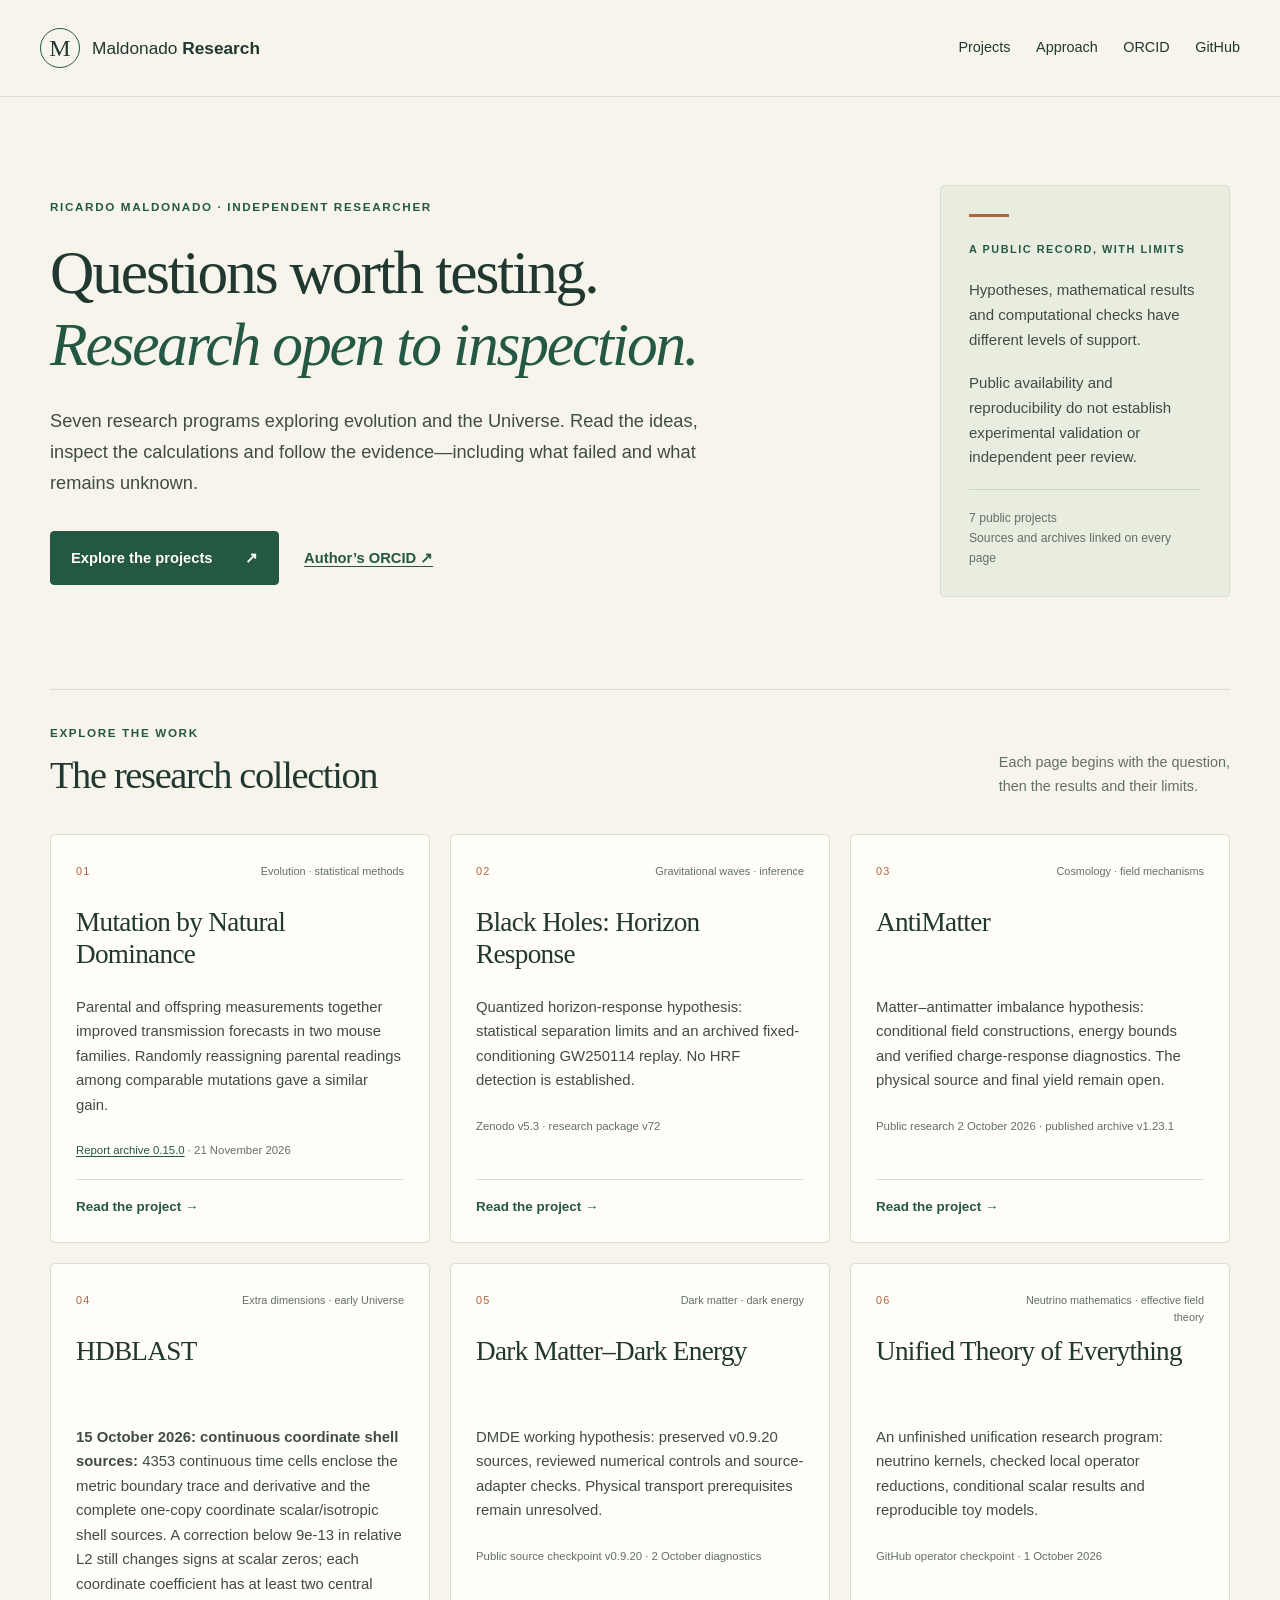
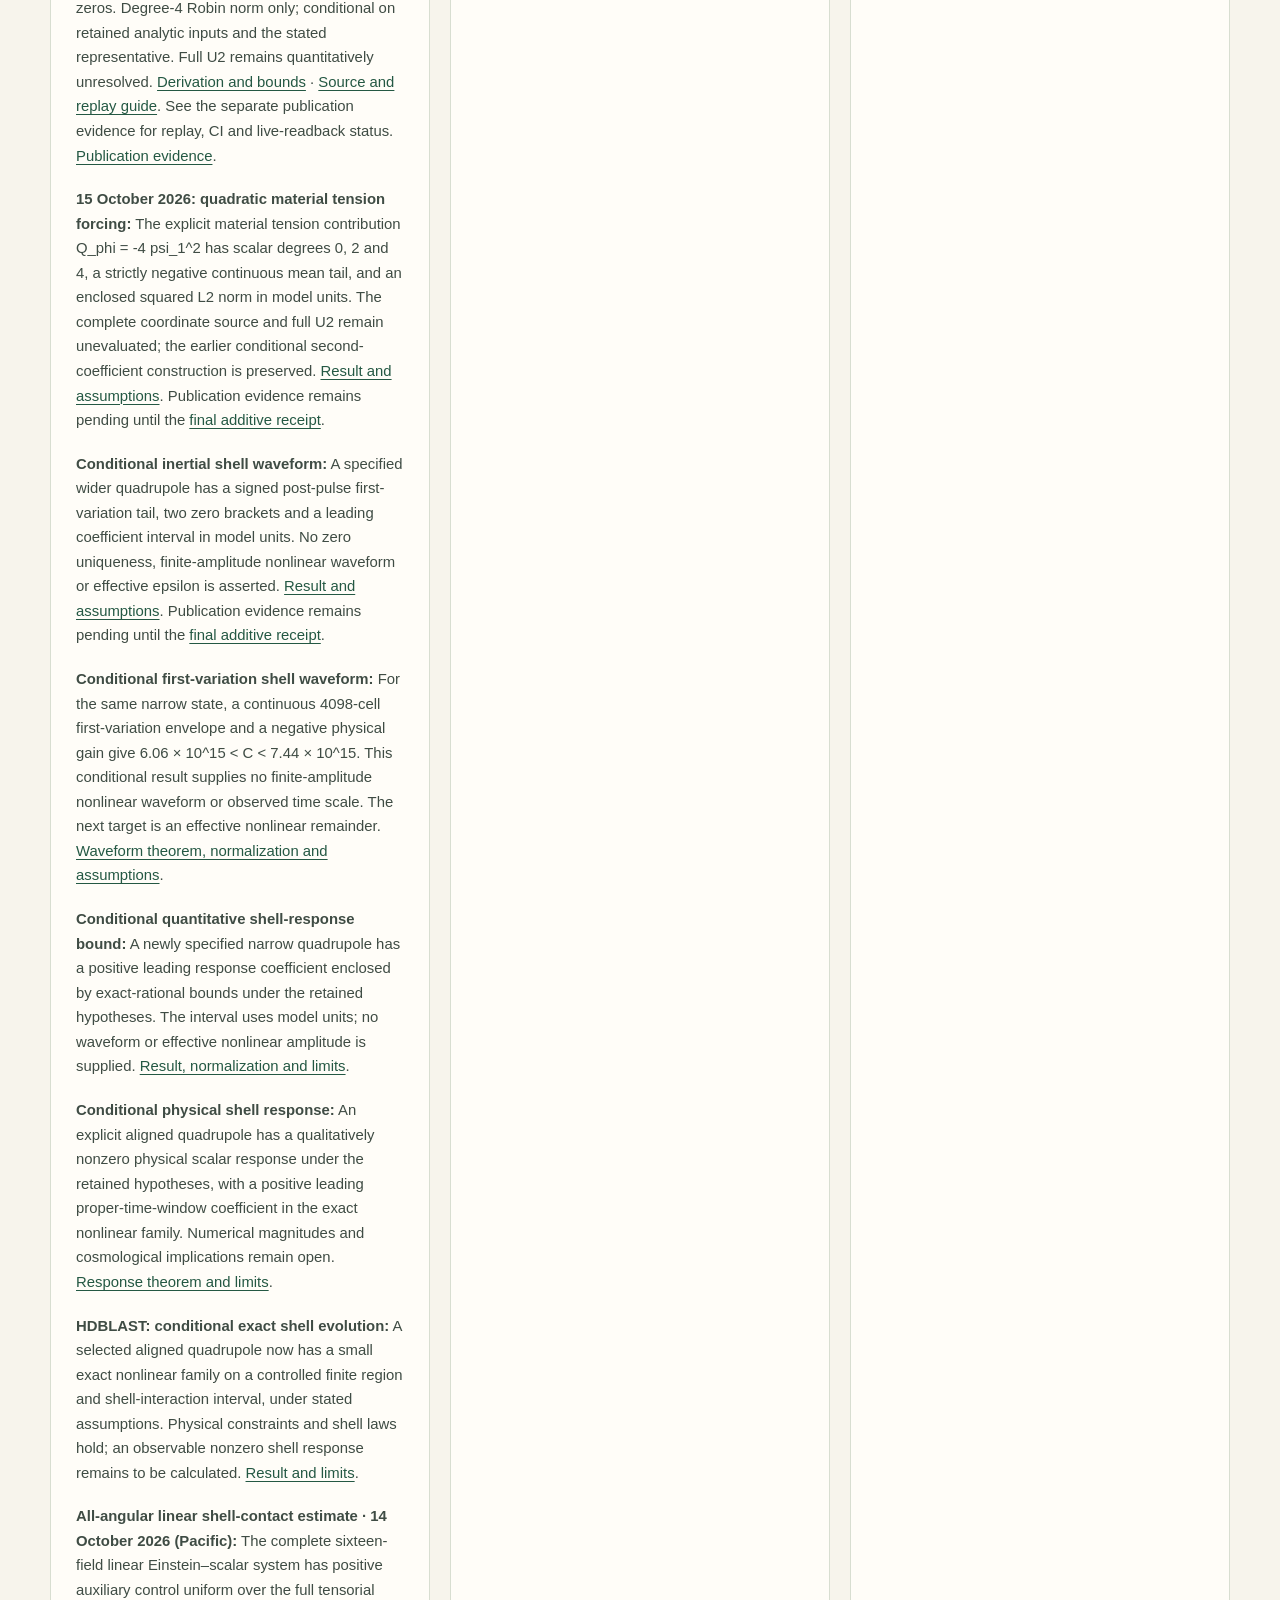
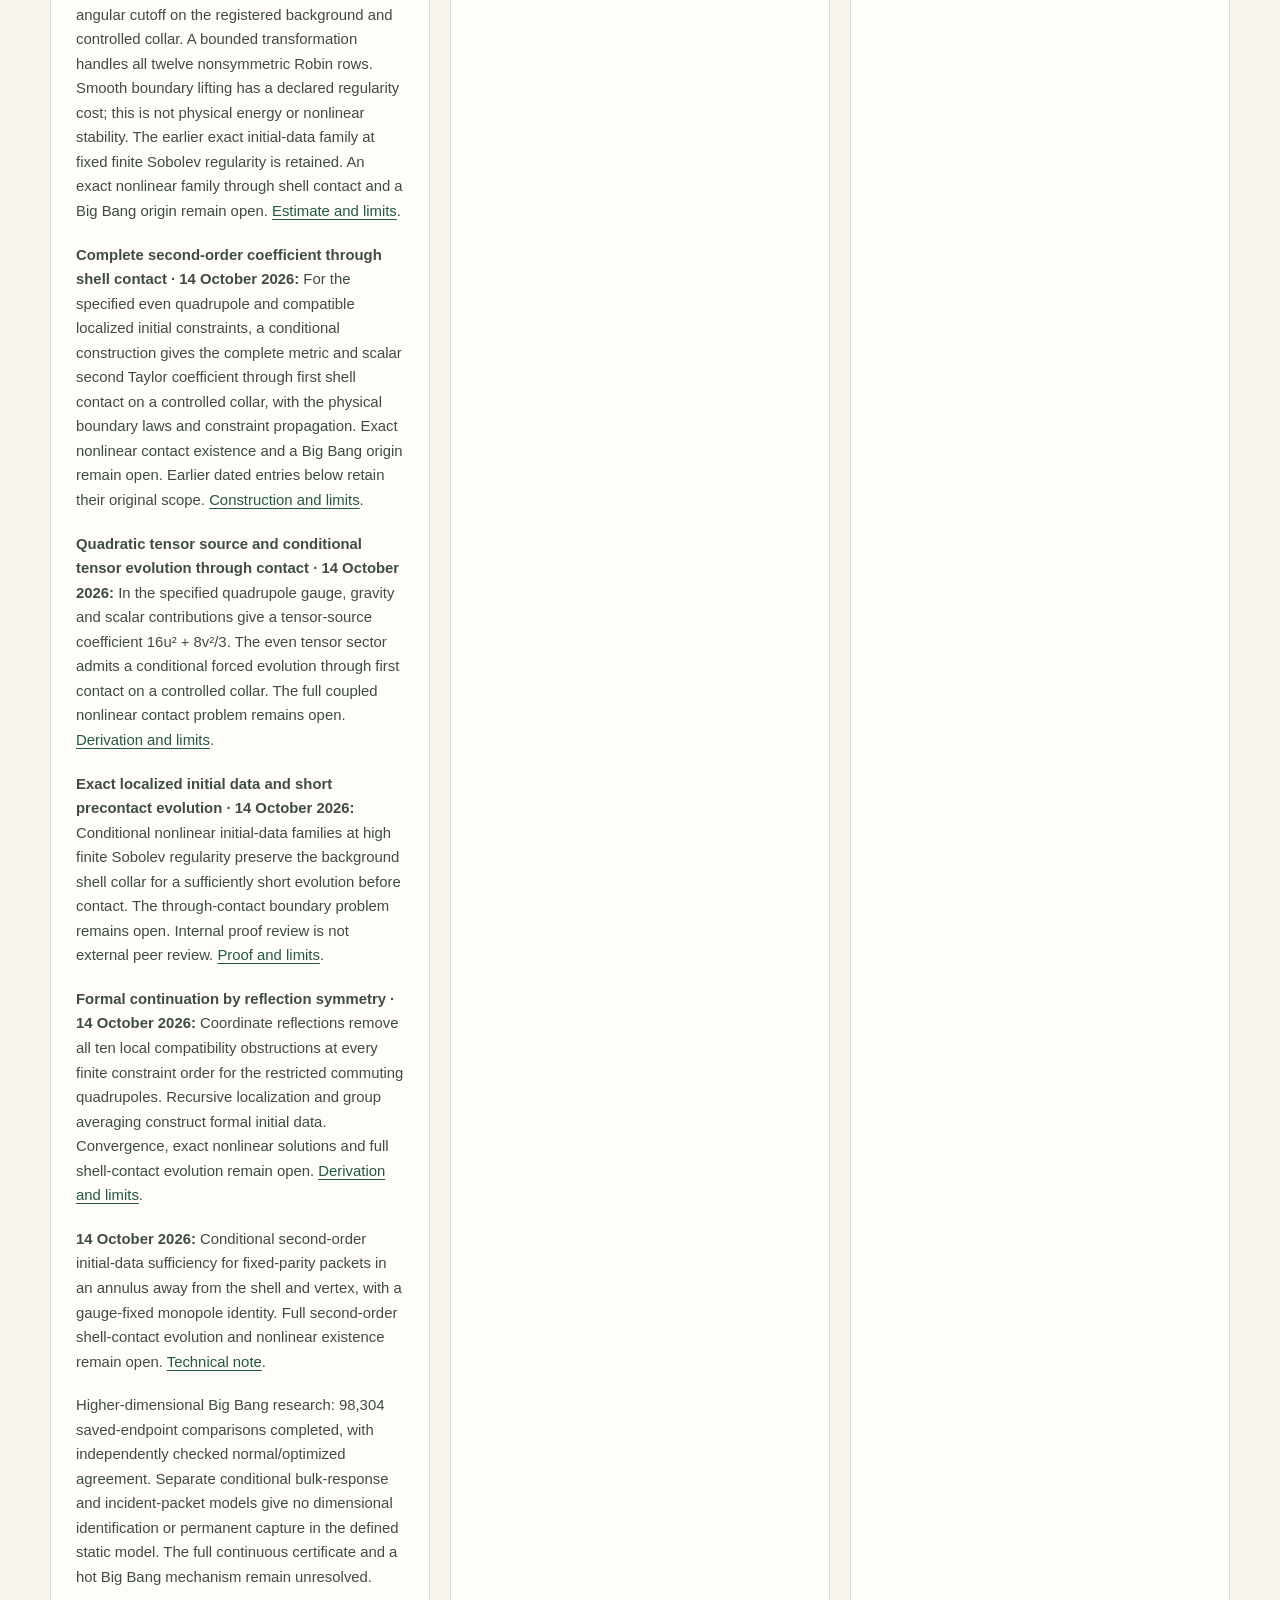
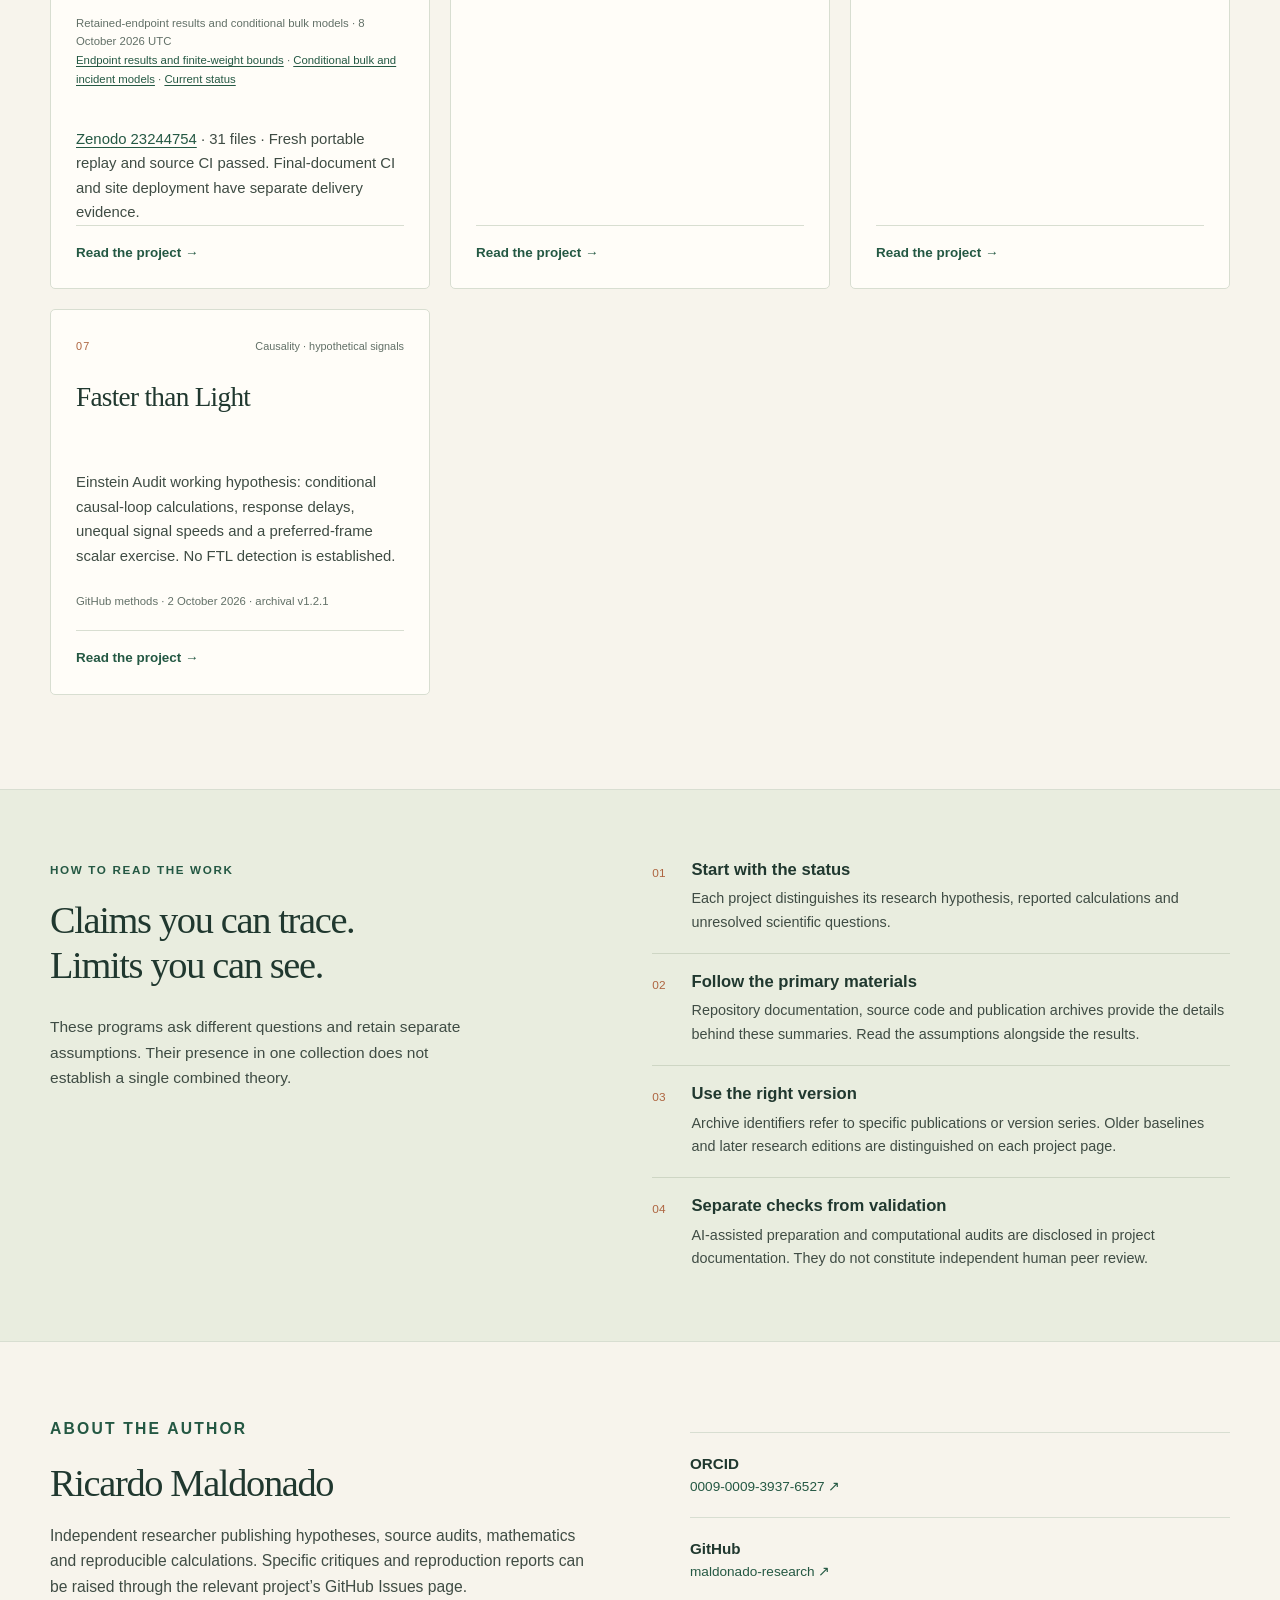
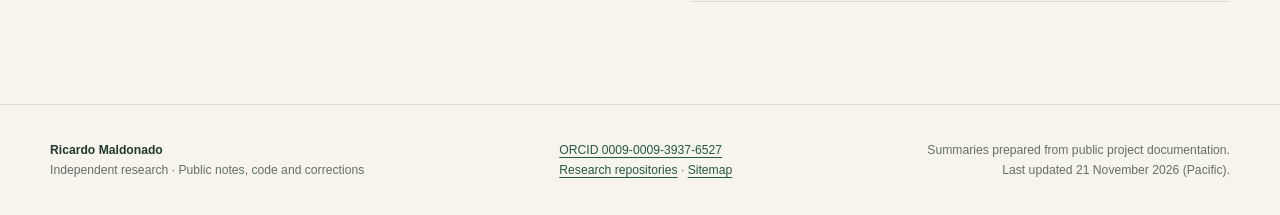
==== commit 304d1b21: "Report measured parent and offspring transmission comparisons" ====
--- a/index.html
+++ b/index.html
@@ -20,7 +20,7 @@
   <meta name="twitter:title" content="Maldonado Research | Ricardo Maldonado’s public research">
   <meta name="twitter:description" content="Explore Ricardo Maldonado’s seven public research projects: evolutionary tests, black holes, antimatter, extra dimensions, dark matter–dark energy, unification and faster-than-light hypotheses.">
   <link rel="stylesheet" href="./styles.css">
-  <script type="application/ld+json">{"@context": "https://schema.org", "@graph": [{"@type": "Person", "@id": "https://maldonado-research.github.io/#author", "name": "Ricardo Maldonado", "identifier": "https://orcid.org/0009-0009-3937-6527", "sameAs": ["https://orcid.org/0009-0009-3937-6527", "https://github.com/maldonado-research/"]}, {"@type": "WebSite", "@id": "https://maldonado-research.github.io/#website", "url": "https://maldonado-research.github.io/", "name": "Maldonado Research", "inLanguage": "en", "creator": {"@id": "https://maldonado-research.github.io/#author"}}, {"@type": "CollectionPage", "@id": "https://maldonado-research.github.io/#collection", "url": "https://maldonado-research.github.io/", "name": "Maldonado Research — public research projects", "description": "Seven public research programs with readable summaries, source code, archives, assumptions and limitations.", "isPartOf": {"@id": "https://maldonado-research.github.io/#website"}, "about": {"@id": "https://maldonado-research.github.io/#author"}, "hasPart": [{"@type": "CreativeWork", "@id": "https://maldonado-research.github.io/projects/tmd/#research", "name": "Mutation by Natural Dominance", "url": "https://maldonado-research.github.io/projects/tmd/", "description": "In one yeast study, a forecast learned from the other families beat equal odds for all 36 possible assignments of the first mutation type. A second study left the ranking unresolved.", "version": "0.14.0", "dateModified": "2026-11-21", "isBasedOn": "https://github.com/maldonado-research/TMD/tree/7777309b1d84f374b82a879886f8b5559f572946/research/first_window", "subjectOf": [{"@type": "Report", "url": "https://doi.org/10.5281/zenodo.24427842", "name": "Report and methods archive 0.14.0", "version": "0.14.0", "datePublished": "2026-11-21"}, {"@type": "Report", "url": "https://doi.org/10.5281/zenodo.24427132", "name": "Report and methods archive 0.13.0", "version": "0.13.0", "datePublished": "2026-11-21"}, {"@type": "Report", "url": "https://doi.org/10.5281/zenodo.24409045", "name": "Report and methods archive 0.12.0", "version": "0.12.0", "datePublished": "2026-11-20"}, {"@type": "Report", "url": "https://doi.org/10.5281/zenodo.24356344", "name": "Mutation by Natural Dominance: retrospective route rankings and observation audits", "version": "0.8.0", "datePublished": "2026-11-18"}, {"@type": "CreativeWork", "url": "https://doi.org/10.5281/zenodo.23970140", "name": "Methods 0.7.0: conditional observation and control inference"}, {"@type": "CreativeWork", "url": "https://github.com/maldonado-research/TMD/blob/6ee37825927225fb86ce0251c04e4bf156c6a92b/research/integrated_inference/README.md", "name": "PR 49: one error budget from learned thresholds to common curvature"}, {"@type": "CreativeWork", "url": "https://github.com/maldonado-research/TMD/blob/6ee37825927225fb86ce0251c04e4bf156c6a92b/research/integrated_inference/INDEPENDENT_INTEGRATION_REVIEW.md", "name": "Independent internal review of conditional integrated inference"}, {"@type": "CreativeWork", "url": "https://github.com/maldonado-research/TMD/blob/41cbb0554dca39bc2e053b726a73e32b4fb8537c/research/CONTINUATION_HANDOFF_2026-10-16_R43.md", "name": "R43 barcode identity contract and structural preflight"}, {"@type": "CreativeWork", "url": "https://github.com/maldonado-research/TMD/blob/41cbb0554dca39bc2e053b726a73e32b4fb8537c/research/barcode_identity_audit/REPORT.md", "name": "Source-supported barcode observation and classification contract"}, {"@type": "CreativeWork", "url": "https://github.com/maldonado-research/TMD/blob/41cbb0554dca39bc2e053b726a73e32b4fb8537c/research/barcode_identity_audit/preflight.py", "name": "Original structural preflight for explicitly keyed tables"}, {"@type": "CreativeWork", "url": "https://github.com/maldonado-research/TMD/blob/41cbb0554dca39bc2e053b726a73e32b4fb8537c/research/barcode_identity_audit/VALIDATION_CONTRACT.json", "name": "Preflight input requirements, verification and biological limits"}, {"@type": "CreativeWork", "url": "https://github.com/maldonado-research/TMD/blob/4fd168b69ad73b7af2ff9a55ff3a114b7b972239/research/CONTINUATION_HANDOFF_2026-10-16_R42.md", "name": "R42 rendered outputs and binned-plot correction"}, {"@type": "CreativeWork", "url": "https://github.com/maldonado-research/TMD/blob/4fd168b69ad73b7af2ff9a55ff3a114b7b972239/research/rendered_notebook_audit/REPORT.md", "name": "Authenticated stored summary and binned Figure 7 recipe"}, {"@type": "CreativeWork", "url": "https://github.com/maldonado-research/TMD/blob/4fd168b69ad73b7af2ff9a55ff3a114b7b972239/research/rendered_notebook_audit/AUDIT.json", "name": "Stored row definitions, source anchors and execution limits"}, {"@type": "CreativeWork", "url": "https://github.com/maldonado-research/TMD/blob/4fd168b69ad73b7af2ff9a55ff3a114b7b972239/research/rendered_notebook_audit/WATCH.md", "name": "Separate 2026 BASIL fitness-inference and mutation-birth assessment"}, {"@type": "CreativeWork", "url": "https://github.com/maldonado-research/TMD/blob/a5af5789c4eda02d046009d1e87233d20b0787cf/research/CONTINUATION_HANDOFF_2026-10-15_R41.md", "name": "R41 conditional clone bounds and recent source assessment"}, {"@type": "CreativeWork", "url": "https://github.com/maldonado-research/TMD/blob/a5af5789c4eda02d046009d1e87233d20b0787cf/research/clone_weight_sensitivity/REPORT.md", "name": "Conditional sensitivity to repeated clone means"}, {"@type": "CreativeWork", "url": "https://github.com/maldonado-research/TMD/blob/a5af5789c4eda02d046009d1e87233d20b0787cf/research/clone_weight_sensitivity/BOUNDS_CONTRACT.json", "name": "Conditional bound assumptions, exact formulas and source anchors"}, {"@type": "CreativeWork", "url": "https://github.com/maldonado-research/TMD/blob/a5af5789c4eda02d046009d1e87233d20b0787cf/research/clone_weight_sensitivity/WATCH.md", "name": "Separate April 2026 yeast growth–mutation source assessment"}, {"@type": "CreativeWork", "url": "https://github.com/maldonado-research/TMD/blob/fa980e3110b76951f22238eb6ef22d62a2b2fccb/research/CONTINUATION_HANDOFF_2026-10-15_R40.md", "name": "R40 fitness pipeline and source-record audit"}, {"@type": "CreativeWork", "url": "https://github.com/maldonado-research/TMD/blob/edb338d103d0980da6e04a22a8bba3895dbfa908/research/CONTINUATION_HANDOFF_2026-10-15_R39.md", "name": "R39 fitness validation and mutation-rate inference assessment"}, {"@type": "CreativeWork", "url": "https://github.com/maldonado-research/TMD/blob/7c982e17c2f5915c730e26f2da3b42065cb02ca9/research/CONTINUATION_HANDOFF_2026-10-15_R38.md", "name": "R38 reporter validation and mutation-origin admission assessment"}, {"@type": "CreativeWork", "url": "https://github.com/maldonado-research/TMD/blob/36fe856473bf72ec77f0a100ddb02bbdce6ccf53/research/CONTINUATION_HANDOFF_2026-10-14_R36.md", "name": "Earlier R36 source-processing and native cell-state assessment"}, {"@type": "CreativeWork", "url": "https://github.com/maldonado-research/TMD/blob/36fe856473bf72ec77f0a100ddb02bbdce6ccf53/research/CONTINUATION_HANDOFF_2026-10-14_R36.md", "name": "R36 processing and native cell-state source assessment"}, {"@type": "CreativeWork", "url": "https://github.com/maldonado-research/TMD/blob/d89f49ec017905c46e0f62d0a3aaadfb3c58981c/research/calibration_sample_provenance/REPORT.md", "name": "Earlier R35 official sample-provenance assessment"}, {"@type": "CreativeWork", "url": "https://github.com/maldonado-research/TMD/blob/d89f49ec017905c46e0f62d0a3aaadfb3c58981c/research/calibration_sample_provenance/REPORT.md", "name": "R35 official run and sample provenance assessment"}, {"@type": "CreativeWork", "url": "https://github.com/maldonado-research/TMD/blob/513e75a207286edd139f0341f975b3100c7470fa/research/calibration_source_replay/REPORT.md", "name": "Earlier R34 processed-source calibration replay"}, {"@type": "CreativeWork", "url": "https://github.com/maldonado-research/TMD/blob/513e75a207286edd139f0341f975b3100c7470fa/research/calibration_source_replay/REPORT.md", "name": "R34 authenticated processed-source calibration replay"}, {"@type": "CreativeWork", "url": "https://github.com/maldonado-research/TMD/blob/900eae53c72de8da6d8892bf224fd1dafeb379a4/research/calibration_resource/REPORT.md", "name": "Earlier R33 implemented DNA-calibration resource assessment"}, {"@type": "CreativeWork", "url": "https://github.com/maldonado-research/TMD/blob/900eae53c72de8da6d8892bf224fd1dafeb379a4/research/calibration_resource/REPORT.md", "name": "R33 implemented DNA-standard calibration resources and entry stages"}, {"@type": "CreativeWork", "url": "https://github.com/maldonado-research/TMD/blob/ece37805c75b533eb85d2f754d4bf049e2ac75c7/research/barcoded_assay_methods/REPORT.md", "name": "Earlier R32 calibration and mechanism-identifiability assessment"}, {"@type": "CreativeWork", "url": "https://github.com/maldonado-research/TMD/blob/ece37805c75b533eb85d2f754d4bf049e2ac75c7/research/barcoded_assay_methods/REPORT.md", "name": "R32 HiDenSeq calibration and mechanism-identifiability assessment"}, {"@type": "CreativeWork", "url": "https://github.com/maldonado-research/TMD/blob/53332655243d24feab79eb127964f3317ea048d4/research/reporting_record_assessment/REPORT.md", "name": "Earlier R31 source reporting and applicability assessment"}, {"@type": "CreativeWork", "url": "https://github.com/maldonado-research/TMD/blob/53332655243d24feab79eb127964f3317ea048d4/research/reporting_record_assessment/REPORT.md", "name": "R31 reporting-form and author-response applicability assessment"}, {"@type": "CreativeWork", "url": "https://github.com/maldonado-research/TMD/blob/53332655243d24feab79eb127964f3317ea048d4/research/barcoded_assay_lead/REPORT.md", "name": "R31 recent HiDenSeq method lead — native transport unadmitted"}, {"@type": "CreativeWork", "url": "https://github.com/maldonado-research/TMD/blob/e361888e6f7691d1b35726347c4e8855e11c5003/research/stock_context_assessment/REPORT.md", "name": "Earlier R30 primary stock-context assessment"}, {"@type": "CreativeWork", "url": "https://github.com/maldonado-research/TMD/blob/e361888e6f7691d1b35726347c4e8855e11c5003/research/stock_context_assessment/REPORT.md", "name": "R30 primary stock-context assessment"}, {"@type": "CreativeWork", "url": "https://github.com/maldonado-research/TMD/blob/e361888e6f7691d1b35726347c4e8855e11c5003/research/calculation_record_assessment/REPORT.md", "name": "R30 source-calculation records and conditional weights-only constraint"}, {"@type": "CreativeWork", "url": "https://github.com/maldonado-research/TMD/blob/043ea8c46d7d0df2eca93cfc0dfdeed23d134a8d/research/source_join_resolution/REPORT.md", "name": "Earlier R29 reference-coordinate and source-join assessment"}, {"@type": "CreativeWork", "url": "https://github.com/maldonado-research/TMD/blob/043ea8c46d7d0df2eca93cfc0dfdeed23d134a8d/research/source_join_resolution/REPORT.md", "name": "R29 reference-coordinate and source-join assessment"}, {"@type": "CreativeWork", "url": "https://github.com/maldonado-research/TMD/blob/043ea8c46d7d0df2eca93cfc0dfdeed23d134a8d/research/summary_reconciliation/REPORT.md", "name": "R29 conditional fitness-summary reconciliation — intended aggregation unresolved"}, {"@type": "CreativeWork", "url": "https://github.com/maldonado-research/TMD/blob/570a46fd59a4dbe8d9e5104219e32f8ddf09df7f/research/matched_source_feasibility/REPORT.md", "name": "Earlier R28 source and feasibility checkpoint"}, {"@type": "CreativeWork", "url": "https://github.com/maldonado-research/TMD/blob/570a46fd59a4dbe8d9e5104219e32f8ddf09df7f/research/matched_source_feasibility/REPORT.md", "name": "R28 historical source, molecular classifier and exact-workbook assessment"}, {"@type": "CreativeWork", "url": "https://github.com/maldonado-research/TMD/blob/570a46fd59a4dbe8d9e5104219e32f8ddf09df7f/research/qualified_review_packet/REPORT.md", "name": "R28 practical qualified-review preparation — actual inputs unresolved"}, {"@type": "CreativeWork", "url": "https://github.com/maldonado-research/TMD/blob/9a325d9075a08686d61b5d2c35abd74656fb9ec8/research/strain_unit_map/REPORT.md", "name": "R27 strain and experimental-unit map — complete matched panel unavailable"}, {"@type": "CreativeWork", "url": "https://github.com/maldonado-research/TMD/blob/9a325d9075a08686d61b5d2c35abd74656fb9ec8/research/establishment_controls/REPORT.md", "name": "R27 phase-specific measurement and ecological control requirements"}, {"@type": "CreativeWork", "url": "https://github.com/maldonado-research/TMD/blob/daa7dda8273003829e7adcd7a464e1baad202307/research/benchmark_decision/README.md", "name": "R26 replay cost and independent-truth decision — PTATO benchmarking parked"}, {"@type": "CreativeWork", "url": "https://github.com/maldonado-research/TMD/blob/daa7dda8273003829e7adcd7a464e1baad202307/research/bacterial_panel_leads/REPORT.md", "name": "R26 licensed bacterial resource and source arithmetic — no matched panel admitted"}, {"@type": "CreativeWork", "url": "https://github.com/maldonado-research/TMD/blob/8bd3fe66e49025aadf8d8a67c7de6b2fafc1a20e/research/processed_input_audit/README.md", "name": "R25 scoped catalogues and exact callability-summary arithmetic — no variant recovery replay"}, {"@type": "CreativeWork", "url": "https://github.com/maldonado-research/TMD/blob/8bd3fe66e49025aadf8d8a67c7de6b2fafc1a20e/research/genotype_denominators/README.md", "name": "R25 conditional denominator audit — constructed examples, actual study effects unknown"}, {"@type": "CreativeWork", "url": "https://github.com/maldonado-research/TMD/blob/8bf7ae05158623b3731e69502d4ad7d5f8da365d/research/processed_metadata/README.md", "name": "Authenticated PTATO metadata — no numerical variant or origin benchmark"}, {"@type": "CreativeWork", "url": "https://github.com/maldonado-research/TMD/blob/8bf7ae05158623b3731e69502d4ad7d5f8da365d/research/source_watch/2026-10-08/README.md", "name": "Unreviewed mutation-bias preprint assessment — establishment, fixation and incomplete multi-route forecast"}, {"@type": "CreativeWork", "url": "https://zenodo.org/records/23219776", "name": "Methods archive 0.6.0 — 1 October snapshot"}, {"@type": "CreativeWork", "url": "https://github.com/maldonado-research/TMD/blob/1f61b434162ef0ddad086479897ab046071d2c1a/research/artifact_admission/README.md", "name": "Earlier R23 PTATO artifact review"}, {"@type": "CreativeWork", "url": "https://github.com/maldonado-research/TMD/blob/8bf7ae05158623b3731e69502d4ad7d5f8da365d/research/processed_metadata/README.md", "name": "Earlier R24 primary metadata checkpoint"}, {"@type": "CreativeWork", "url": "https://github.com/maldonado-research/TMD/blob/8bd3fe66e49025aadf8d8a67c7de6b2fafc1a20e/research/processed_input_audit/README.md", "name": "Earlier R25 scoped input checkpoint"}, {"@type": "CreativeWork", "url": "https://github.com/maldonado-research/TMD/blob/daa7dda8273003829e7adcd7a464e1baad202307/research/benchmark_decision/README.md", "name": "Earlier R26 replay and truth checkpoint"}, {"@type": "CreativeWork", "url": "https://github.com/maldonado-research/TMD/blob/9a325d9075a08686d61b5d2c35abd74656fb9ec8/research/strain_unit_map/REPORT.md", "name": "Earlier R27 strain and control checkpoint"}]}, {"@type": "CreativeWork", "@id": "https://maldonado-research.github.io/projects/black-holes-hrf/#research", "name": "Black Holes: Horizon Response", "url": "https://maldonado-research.github.io/projects/black-holes-hrf/"}, {"@type": "CreativeWork", "@id": "https://maldonado-research.github.io/projects/antimatter/#research", "name": "AntiMatter", "url": "https://maldonado-research.github.io/projects/antimatter/"}, {"@type": "CreativeWork", "@id": "https://maldonado-research.github.io/projects/hdblast/#research", "name": "HDBLAST", "url": "https://maldonado-research.github.io/projects/hdblast/", "description": "HDBLAST: a compact rotating quadrupole has a second-order obstruction to a parameter-C² exact Einstein–scalar shell family with full matching. Passing the symmetry tests does not prove nonlinear existence.", "version": "2026.10.13-shell-noether (GitHub checkpoint)", "dateModified": "2026-10-13", "isBasedOn": "https://github.com/maldonado-research/HDblast/tree/main/research/HDBLAST_SHELL_NOETHER_20261013", "subjectOf": [{"@type": "CreativeWork", "url": "https://github.com/maldonado-research/HDblast/blob/main/research/HDBLAST_SHELL_NOETHER_20261013/manuscript/SHELL_NOETHER.pdf", "name": "A rotational obstruction to nonlinear continuation of Einstein–scalar shell perturbations"}, {"@type": "CreativeWork", "url": "https://github.com/maldonado-research/HDblast/tree/main/research/HDBLAST_SHELL_NOETHER_20261013", "name": "GitHub-only shell Noether checkpoint, with no separate Zenodo edition"}, {"@type": "CreativeWork", "url": "https://github.com/maldonado-research/HDblast/blob/main/research/HDBLAST_SHELL_NOETHER_20261013/RESULTS.md", "name": "Exact-family obstruction, restricted commuting criterion, verification and limits"}, {"@type": "CreativeWork", "url": "https://github.com/maldonado-research/HDblast/blob/main/research/HDBLAST_REGULAR_SHELL_CONTACT_20261013/manuscript/SHELL_CONTACT.pdf", "name": "Smooth Einstein–scalar perturbations through timelike shell contact"}, {"@type": "CreativeWork", "url": "https://github.com/maldonado-research/HDblast/tree/main/research/HDBLAST_REGULAR_SHELL_CONTACT_20261013", "name": "GitHub-only shell-contact checkpoint, with no separate Zenodo edition"}, {"@type": "CreativeWork", "url": "https://github.com/maldonado-research/HDblast/blob/main/research/HDBLAST_REGULAR_SHELL_CONTACT_20261013/RESULTS.md", "name": "Finite-angular smooth family, complete junctions, conserved total pairing and limits"}, {"@type": "CreativeWork", "url": "https://doi.org/10.5281/zenodo.23335485", "name": "Latest archived spectral edition, 2026.10.13-regular-shell-spectra"}]}, {"@type": "CreativeWork", "@id": "https://maldonado-research.github.io/projects/dmde/#research", "name": "Dark Matter–Dark Energy", "url": "https://maldonado-research.github.io/projects/dmde/"}, {"@type": "CreativeWork", "@id": "https://maldonado-research.github.io/projects/unified-theory-of-everything/#research", "name": "Unified Theory of Everything", "url": "https://maldonado-research.github.io/projects/unified-theory-of-everything/", "version": "GitHub operator checkpoint · 1 October 2026", "dateModified": "2026-10-02"}, {"@type": "CreativeWork", "@id": "https://maldonado-research.github.io/projects/faster-than-light/#research", "name": "Faster than Light", "url": "https://maldonado-research.github.io/projects/faster-than-light/"}], "dateModified": "2026-11-21"}]}</script>
+  <script type="application/ld+json">{"@context": "https://schema.org", "@graph": [{"@type": "Person", "@id": "https://maldonado-research.github.io/#author", "name": "Ricardo Maldonado", "identifier": "https://orcid.org/0009-0009-3937-6527", "sameAs": ["https://orcid.org/0009-0009-3937-6527", "https://github.com/maldonado-research/"]}, {"@type": "WebSite", "@id": "https://maldonado-research.github.io/#website", "url": "https://maldonado-research.github.io/", "name": "Maldonado Research", "inLanguage": "en", "creator": {"@id": "https://maldonado-research.github.io/#author"}}, {"@type": "CollectionPage", "@id": "https://maldonado-research.github.io/#collection", "url": "https://maldonado-research.github.io/", "name": "Maldonado Research — public research projects", "description": "Seven public research programs with readable summaries, source code, archives, assumptions and limitations.", "isPartOf": {"@id": "https://maldonado-research.github.io/#website"}, "about": {"@id": "https://maldonado-research.github.io/#author"}, "hasPart": [{"@type": "CreativeWork", "@id": "https://maldonado-research.github.io/projects/tmd/#research", "name": "Mutation by Natural Dominance", "url": "https://maldonado-research.github.io/projects/tmd/", "description": "Parental and offspring measurements together improved transmission forecasts in two mouse families. Randomly reassigning parental readings among comparable mutations gave a similar gain.", "version": "0.15.0", "dateModified": "2026-11-21", "isBasedOn": "https://github.com/maldonado-research/TMD/tree/c2361b853604bf1b6595a2ed8f629ae57e9ad641/research/transmission_fate", "subjectOf": [{"@type": "Report", "url": "https://doi.org/10.5281/zenodo.24429958", "name": "Report and methods archive 0.15.0", "version": "0.15.0", "datePublished": "2026-11-21"}, {"@type": "Report", "url": "https://doi.org/10.5281/zenodo.24427842", "name": "Report and methods archive 0.14.0", "version": "0.14.0", "datePublished": "2026-11-21"}, {"@type": "Report", "url": "https://doi.org/10.5281/zenodo.24427132", "name": "Report and methods archive 0.13.0", "version": "0.13.0", "datePublished": "2026-11-21"}, {"@type": "Report", "url": "https://doi.org/10.5281/zenodo.24409045", "name": "Report and methods archive 0.12.0", "version": "0.12.0", "datePublished": "2026-11-20"}, {"@type": "Report", "url": "https://doi.org/10.5281/zenodo.24356344", "name": "Mutation by Natural Dominance: retrospective route rankings and observation audits", "version": "0.8.0", "datePublished": "2026-11-18"}, {"@type": "CreativeWork", "url": "https://doi.org/10.5281/zenodo.23970140", "name": "Methods 0.7.0: conditional observation and control inference"}, {"@type": "CreativeWork", "url": "https://github.com/maldonado-research/TMD/blob/6ee37825927225fb86ce0251c04e4bf156c6a92b/research/integrated_inference/README.md", "name": "PR 49: one error budget from learned thresholds to common curvature"}, {"@type": "CreativeWork", "url": "https://github.com/maldonado-research/TMD/blob/6ee37825927225fb86ce0251c04e4bf156c6a92b/research/integrated_inference/INDEPENDENT_INTEGRATION_REVIEW.md", "name": "Independent internal review of conditional integrated inference"}, {"@type": "CreativeWork", "url": "https://github.com/maldonado-research/TMD/blob/41cbb0554dca39bc2e053b726a73e32b4fb8537c/research/CONTINUATION_HANDOFF_2026-10-16_R43.md", "name": "R43 barcode identity contract and structural preflight"}, {"@type": "CreativeWork", "url": "https://github.com/maldonado-research/TMD/blob/41cbb0554dca39bc2e053b726a73e32b4fb8537c/research/barcode_identity_audit/REPORT.md", "name": "Source-supported barcode observation and classification contract"}, {"@type": "CreativeWork", "url": "https://github.com/maldonado-research/TMD/blob/41cbb0554dca39bc2e053b726a73e32b4fb8537c/research/barcode_identity_audit/preflight.py", "name": "Original structural preflight for explicitly keyed tables"}, {"@type": "CreativeWork", "url": "https://github.com/maldonado-research/TMD/blob/41cbb0554dca39bc2e053b726a73e32b4fb8537c/research/barcode_identity_audit/VALIDATION_CONTRACT.json", "name": "Preflight input requirements, verification and biological limits"}, {"@type": "CreativeWork", "url": "https://github.com/maldonado-research/TMD/blob/4fd168b69ad73b7af2ff9a55ff3a114b7b972239/research/CONTINUATION_HANDOFF_2026-10-16_R42.md", "name": "R42 rendered outputs and binned-plot correction"}, {"@type": "CreativeWork", "url": "https://github.com/maldonado-research/TMD/blob/4fd168b69ad73b7af2ff9a55ff3a114b7b972239/research/rendered_notebook_audit/REPORT.md", "name": "Authenticated stored summary and binned Figure 7 recipe"}, {"@type": "CreativeWork", "url": "https://github.com/maldonado-research/TMD/blob/4fd168b69ad73b7af2ff9a55ff3a114b7b972239/research/rendered_notebook_audit/AUDIT.json", "name": "Stored row definitions, source anchors and execution limits"}, {"@type": "CreativeWork", "url": "https://github.com/maldonado-research/TMD/blob/4fd168b69ad73b7af2ff9a55ff3a114b7b972239/research/rendered_notebook_audit/WATCH.md", "name": "Separate 2026 BASIL fitness-inference and mutation-birth assessment"}, {"@type": "CreativeWork", "url": "https://github.com/maldonado-research/TMD/blob/a5af5789c4eda02d046009d1e87233d20b0787cf/research/CONTINUATION_HANDOFF_2026-10-15_R41.md", "name": "R41 conditional clone bounds and recent source assessment"}, {"@type": "CreativeWork", "url": "https://github.com/maldonado-research/TMD/blob/a5af5789c4eda02d046009d1e87233d20b0787cf/research/clone_weight_sensitivity/REPORT.md", "name": "Conditional sensitivity to repeated clone means"}, {"@type": "CreativeWork", "url": "https://github.com/maldonado-research/TMD/blob/a5af5789c4eda02d046009d1e87233d20b0787cf/research/clone_weight_sensitivity/BOUNDS_CONTRACT.json", "name": "Conditional bound assumptions, exact formulas and source anchors"}, {"@type": "CreativeWork", "url": "https://github.com/maldonado-research/TMD/blob/a5af5789c4eda02d046009d1e87233d20b0787cf/research/clone_weight_sensitivity/WATCH.md", "name": "Separate April 2026 yeast growth–mutation source assessment"}, {"@type": "CreativeWork", "url": "https://github.com/maldonado-research/TMD/blob/fa980e3110b76951f22238eb6ef22d62a2b2fccb/research/CONTINUATION_HANDOFF_2026-10-15_R40.md", "name": "R40 fitness pipeline and source-record audit"}, {"@type": "CreativeWork", "url": "https://github.com/maldonado-research/TMD/blob/edb338d103d0980da6e04a22a8bba3895dbfa908/research/CONTINUATION_HANDOFF_2026-10-15_R39.md", "name": "R39 fitness validation and mutation-rate inference assessment"}, {"@type": "CreativeWork", "url": "https://github.com/maldonado-research/TMD/blob/7c982e17c2f5915c730e26f2da3b42065cb02ca9/research/CONTINUATION_HANDOFF_2026-10-15_R38.md", "name": "R38 reporter validation and mutation-origin admission assessment"}, {"@type": "CreativeWork", "url": "https://github.com/maldonado-research/TMD/blob/36fe856473bf72ec77f0a100ddb02bbdce6ccf53/research/CONTINUATION_HANDOFF_2026-10-14_R36.md", "name": "Earlier R36 source-processing and native cell-state assessment"}, {"@type": "CreativeWork", "url": "https://github.com/maldonado-research/TMD/blob/36fe856473bf72ec77f0a100ddb02bbdce6ccf53/research/CONTINUATION_HANDOFF_2026-10-14_R36.md", "name": "R36 processing and native cell-state source assessment"}, {"@type": "CreativeWork", "url": "https://github.com/maldonado-research/TMD/blob/d89f49ec017905c46e0f62d0a3aaadfb3c58981c/research/calibration_sample_provenance/REPORT.md", "name": "Earlier R35 official sample-provenance assessment"}, {"@type": "CreativeWork", "url": "https://github.com/maldonado-research/TMD/blob/d89f49ec017905c46e0f62d0a3aaadfb3c58981c/research/calibration_sample_provenance/REPORT.md", "name": "R35 official run and sample provenance assessment"}, {"@type": "CreativeWork", "url": "https://github.com/maldonado-research/TMD/blob/513e75a207286edd139f0341f975b3100c7470fa/research/calibration_source_replay/REPORT.md", "name": "Earlier R34 processed-source calibration replay"}, {"@type": "CreativeWork", "url": "https://github.com/maldonado-research/TMD/blob/513e75a207286edd139f0341f975b3100c7470fa/research/calibration_source_replay/REPORT.md", "name": "R34 authenticated processed-source calibration replay"}, {"@type": "CreativeWork", "url": "https://github.com/maldonado-research/TMD/blob/900eae53c72de8da6d8892bf224fd1dafeb379a4/research/calibration_resource/REPORT.md", "name": "Earlier R33 implemented DNA-calibration resource assessment"}, {"@type": "CreativeWork", "url": "https://github.com/maldonado-research/TMD/blob/900eae53c72de8da6d8892bf224fd1dafeb379a4/research/calibration_resource/REPORT.md", "name": "R33 implemented DNA-standard calibration resources and entry stages"}, {"@type": "CreativeWork", "url": "https://github.com/maldonado-research/TMD/blob/ece37805c75b533eb85d2f754d4bf049e2ac75c7/research/barcoded_assay_methods/REPORT.md", "name": "Earlier R32 calibration and mechanism-identifiability assessment"}, {"@type": "CreativeWork", "url": "https://github.com/maldonado-research/TMD/blob/ece37805c75b533eb85d2f754d4bf049e2ac75c7/research/barcoded_assay_methods/REPORT.md", "name": "R32 HiDenSeq calibration and mechanism-identifiability assessment"}, {"@type": "CreativeWork", "url": "https://github.com/maldonado-research/TMD/blob/53332655243d24feab79eb127964f3317ea048d4/research/reporting_record_assessment/REPORT.md", "name": "Earlier R31 source reporting and applicability assessment"}, {"@type": "CreativeWork", "url": "https://github.com/maldonado-research/TMD/blob/53332655243d24feab79eb127964f3317ea048d4/research/reporting_record_assessment/REPORT.md", "name": "R31 reporting-form and author-response applicability assessment"}, {"@type": "CreativeWork", "url": "https://github.com/maldonado-research/TMD/blob/53332655243d24feab79eb127964f3317ea048d4/research/barcoded_assay_lead/REPORT.md", "name": "R31 recent HiDenSeq method lead — native transport unadmitted"}, {"@type": "CreativeWork", "url": "https://github.com/maldonado-research/TMD/blob/e361888e6f7691d1b35726347c4e8855e11c5003/research/stock_context_assessment/REPORT.md", "name": "Earlier R30 primary stock-context assessment"}, {"@type": "CreativeWork", "url": "https://github.com/maldonado-research/TMD/blob/e361888e6f7691d1b35726347c4e8855e11c5003/research/stock_context_assessment/REPORT.md", "name": "R30 primary stock-context assessment"}, {"@type": "CreativeWork", "url": "https://github.com/maldonado-research/TMD/blob/e361888e6f7691d1b35726347c4e8855e11c5003/research/calculation_record_assessment/REPORT.md", "name": "R30 source-calculation records and conditional weights-only constraint"}, {"@type": "CreativeWork", "url": "https://github.com/maldonado-research/TMD/blob/043ea8c46d7d0df2eca93cfc0dfdeed23d134a8d/research/source_join_resolution/REPORT.md", "name": "Earlier R29 reference-coordinate and source-join assessment"}, {"@type": "CreativeWork", "url": "https://github.com/maldonado-research/TMD/blob/043ea8c46d7d0df2eca93cfc0dfdeed23d134a8d/research/source_join_resolution/REPORT.md", "name": "R29 reference-coordinate and source-join assessment"}, {"@type": "CreativeWork", "url": "https://github.com/maldonado-research/TMD/blob/043ea8c46d7d0df2eca93cfc0dfdeed23d134a8d/research/summary_reconciliation/REPORT.md", "name": "R29 conditional fitness-summary reconciliation — intended aggregation unresolved"}, {"@type": "CreativeWork", "url": "https://github.com/maldonado-research/TMD/blob/570a46fd59a4dbe8d9e5104219e32f8ddf09df7f/research/matched_source_feasibility/REPORT.md", "name": "Earlier R28 source and feasibility checkpoint"}, {"@type": "CreativeWork", "url": "https://github.com/maldonado-research/TMD/blob/570a46fd59a4dbe8d9e5104219e32f8ddf09df7f/research/matched_source_feasibility/REPORT.md", "name": "R28 historical source, molecular classifier and exact-workbook assessment"}, {"@type": "CreativeWork", "url": "https://github.com/maldonado-research/TMD/blob/570a46fd59a4dbe8d9e5104219e32f8ddf09df7f/research/qualified_review_packet/REPORT.md", "name": "R28 practical qualified-review preparation — actual inputs unresolved"}, {"@type": "CreativeWork", "url": "https://github.com/maldonado-research/TMD/blob/9a325d9075a08686d61b5d2c35abd74656fb9ec8/research/strain_unit_map/REPORT.md", "name": "R27 strain and experimental-unit map — complete matched panel unavailable"}, {"@type": "CreativeWork", "url": "https://github.com/maldonado-research/TMD/blob/9a325d9075a08686d61b5d2c35abd74656fb9ec8/research/establishment_controls/REPORT.md", "name": "R27 phase-specific measurement and ecological control requirements"}, {"@type": "CreativeWork", "url": "https://github.com/maldonado-research/TMD/blob/daa7dda8273003829e7adcd7a464e1baad202307/research/benchmark_decision/README.md", "name": "R26 replay cost and independent-truth decision — PTATO benchmarking parked"}, {"@type": "CreativeWork", "url": "https://github.com/maldonado-research/TMD/blob/daa7dda8273003829e7adcd7a464e1baad202307/research/bacterial_panel_leads/REPORT.md", "name": "R26 licensed bacterial resource and source arithmetic — no matched panel admitted"}, {"@type": "CreativeWork", "url": "https://github.com/maldonado-research/TMD/blob/8bd3fe66e49025aadf8d8a67c7de6b2fafc1a20e/research/processed_input_audit/README.md", "name": "R25 scoped catalogues and exact callability-summary arithmetic — no variant recovery replay"}, {"@type": "CreativeWork", "url": "https://github.com/maldonado-research/TMD/blob/8bd3fe66e49025aadf8d8a67c7de6b2fafc1a20e/research/genotype_denominators/README.md", "name": "R25 conditional denominator audit — constructed examples, actual study effects unknown"}, {"@type": "CreativeWork", "url": "https://github.com/maldonado-research/TMD/blob/8bf7ae05158623b3731e69502d4ad7d5f8da365d/research/processed_metadata/README.md", "name": "Authenticated PTATO metadata — no numerical variant or origin benchmark"}, {"@type": "CreativeWork", "url": "https://github.com/maldonado-research/TMD/blob/8bf7ae05158623b3731e69502d4ad7d5f8da365d/research/source_watch/2026-10-08/README.md", "name": "Unreviewed mutation-bias preprint assessment — establishment, fixation and incomplete multi-route forecast"}, {"@type": "CreativeWork", "url": "https://zenodo.org/records/23219776", "name": "Methods archive 0.6.0 — 1 October snapshot"}, {"@type": "CreativeWork", "url": "https://github.com/maldonado-research/TMD/blob/1f61b434162ef0ddad086479897ab046071d2c1a/research/artifact_admission/README.md", "name": "Earlier R23 PTATO artifact review"}, {"@type": "CreativeWork", "url": "https://github.com/maldonado-research/TMD/blob/8bf7ae05158623b3731e69502d4ad7d5f8da365d/research/processed_metadata/README.md", "name": "Earlier R24 primary metadata checkpoint"}, {"@type": "CreativeWork", "url": "https://github.com/maldonado-research/TMD/blob/8bd3fe66e49025aadf8d8a67c7de6b2fafc1a20e/research/processed_input_audit/README.md", "name": "Earlier R25 scoped input checkpoint"}, {"@type": "CreativeWork", "url": "https://github.com/maldonado-research/TMD/blob/daa7dda8273003829e7adcd7a464e1baad202307/research/benchmark_decision/README.md", "name": "Earlier R26 replay and truth checkpoint"}, {"@type": "CreativeWork", "url": "https://github.com/maldonado-research/TMD/blob/9a325d9075a08686d61b5d2c35abd74656fb9ec8/research/strain_unit_map/REPORT.md", "name": "Earlier R27 strain and control checkpoint"}]}, {"@type": "CreativeWork", "@id": "https://maldonado-research.github.io/projects/black-holes-hrf/#research", "name": "Black Holes: Horizon Response", "url": "https://maldonado-research.github.io/projects/black-holes-hrf/"}, {"@type": "CreativeWork", "@id": "https://maldonado-research.github.io/projects/antimatter/#research", "name": "AntiMatter", "url": "https://maldonado-research.github.io/projects/antimatter/"}, {"@type": "CreativeWork", "@id": "https://maldonado-research.github.io/projects/hdblast/#research", "name": "HDBLAST", "url": "https://maldonado-research.github.io/projects/hdblast/", "description": "HDBLAST: a compact rotating quadrupole has a second-order obstruction to a parameter-C² exact Einstein–scalar shell family with full matching. Passing the symmetry tests does not prove nonlinear existence.", "version": "2026.10.13-shell-noether (GitHub checkpoint)", "dateModified": "2026-10-13", "isBasedOn": "https://github.com/maldonado-research/HDblast/tree/main/research/HDBLAST_SHELL_NOETHER_20261013", "subjectOf": [{"@type": "CreativeWork", "url": "https://github.com/maldonado-research/HDblast/blob/main/research/HDBLAST_SHELL_NOETHER_20261013/manuscript/SHELL_NOETHER.pdf", "name": "A rotational obstruction to nonlinear continuation of Einstein–scalar shell perturbations"}, {"@type": "CreativeWork", "url": "https://github.com/maldonado-research/HDblast/tree/main/research/HDBLAST_SHELL_NOETHER_20261013", "name": "GitHub-only shell Noether checkpoint, with no separate Zenodo edition"}, {"@type": "CreativeWork", "url": "https://github.com/maldonado-research/HDblast/blob/main/research/HDBLAST_SHELL_NOETHER_20261013/RESULTS.md", "name": "Exact-family obstruction, restricted commuting criterion, verification and limits"}, {"@type": "CreativeWork", "url": "https://github.com/maldonado-research/HDblast/blob/main/research/HDBLAST_REGULAR_SHELL_CONTACT_20261013/manuscript/SHELL_CONTACT.pdf", "name": "Smooth Einstein–scalar perturbations through timelike shell contact"}, {"@type": "CreativeWork", "url": "https://github.com/maldonado-research/HDblast/tree/main/research/HDBLAST_REGULAR_SHELL_CONTACT_20261013", "name": "GitHub-only shell-contact checkpoint, with no separate Zenodo edition"}, {"@type": "CreativeWork", "url": "https://github.com/maldonado-research/HDblast/blob/main/research/HDBLAST_REGULAR_SHELL_CONTACT_20261013/RESULTS.md", "name": "Finite-angular smooth family, complete junctions, conserved total pairing and limits"}, {"@type": "CreativeWork", "url": "https://doi.org/10.5281/zenodo.23335485", "name": "Latest archived spectral edition, 2026.10.13-regular-shell-spectra"}]}, {"@type": "CreativeWork", "@id": "https://maldonado-research.github.io/projects/dmde/#research", "name": "Dark Matter–Dark Energy", "url": "https://maldonado-research.github.io/projects/dmde/"}, {"@type": "CreativeWork", "@id": "https://maldonado-research.github.io/projects/unified-theory-of-everything/#research", "name": "Unified Theory of Everything", "url": "https://maldonado-research.github.io/projects/unified-theory-of-everything/", "version": "GitHub operator checkpoint · 1 October 2026", "dateModified": "2026-10-02"}, {"@type": "CreativeWork", "@id": "https://maldonado-research.github.io/projects/faster-than-light/#research", "name": "Faster than Light", "url": "https://maldonado-research.github.io/projects/faster-than-light/"}], "dateModified": "2026-11-21"}]}</script>
 </head>
 <body>
 <a class="skip-link" href="#main">Skip to content</a>
@@ -45,7 +45,7 @@
 </section>
 <section id="projects" class="project-section wrap" aria-labelledby="projects-title">
   <div class="section-heading"><div><p class="eyebrow">Explore the work</p><h2 id="projects-title">The research collection</h2></div><p>Each page begins with the question,<br>then the results and their limits.</p></div>
-  <div class="project-grid"><article class="project-card"><div class="card-top"><span class="card-number">01</span><span class="card-field">Evolution · statistical methods</span></div><h3><a href="./projects/tmd/">Mutation by Natural Dominance</a></h3><p>In one yeast study, a forecast learned from the other families beat equal odds for all 36 possible assignments of the first mutation type. A second study left the ranking unresolved.</p><p class="card-version"><a href="https://doi.org/10.5281/zenodo.24427842">Report archive 0.14.0</a> · 21 November 2026</p><a href="./projects/tmd/" class="card-link">Read the project →</a></article><article class="project-card"><div class="card-top"><span class="card-number">02</span><span class="card-field">Gravitational waves · inference</span></div><h3><a href="./projects/black-holes-hrf/">Black Holes: Horizon Response</a></h3><p>Quantized horizon-response hypothesis: statistical separation limits and an archived fixed-conditioning GW250114 replay. No HRF detection is established.</p><p class="card-version">Zenodo v5.3 · research package v72</p><a href="./projects/black-holes-hrf/" class="card-link">Read the project →</a></article><article class="project-card"><div class="card-top"><span class="card-number">03</span><span class="card-field">Cosmology · field mechanisms</span></div><h3><a href="./projects/antimatter/">AntiMatter</a></h3><p>Matter–antimatter imbalance hypothesis: conditional field constructions, energy bounds and verified charge-response diagnostics. The physical source and final yield remain open.</p><p class="card-version">Public research 2 October 2026 · published archive v1.23.1</p><a href="./projects/antimatter/" class="card-link">Read the project →</a></article><article class="project-card"><div class="card-top"><span class="card-number">04</span><span class="card-field">Extra dimensions · early Universe</span></div><h3><a href="./projects/hdblast/">HDBLAST</a></h3><p data-hdb-coordinate-sources="coordinate-shell-sources-20261015"><strong>15 October 2026: continuous coordinate shell sources:</strong> 4353 continuous time cells enclose the metric boundary trace and derivative and the complete one-copy coordinate scalar/isotropic shell sources. A correction below 9e-13 in relative L2 still changes signs at scalar zeros; each coordinate coefficient has at least two central zeros. Degree-4 Robin norm only; conditional on retained analytic inputs and the stated representative. Full U2 remains quantitatively unresolved. <a href="https://github.com/maldonado-research/HDblast/blob/main/research/HDBLAST_COORDINATE_SHELL_SOURCES_20261015/COORDINATE_SHELL_SOURCES.md">Derivation and bounds</a> · <a href="https://github.com/maldonado-research/HDblast/blob/main/research/HDBLAST_COORDINATE_SHELL_SOURCES_20261015/README.md">Source and replay guide</a>. See the separate publication evidence for replay, CI and live-readback status. <a href="https://github.com/maldonado-research/HDblast/blob/main/hdblast/continuation/2026.10.15-coordinate-shell-sources/PUBLICATION_RECEIPT.json">Publication evidence</a>.</p><p data-hdb-quadratic-forcing="quadratic-shell-forcing-20261015"><strong>15 October 2026: quadratic material tension forcing:</strong> The explicit material tension contribution Q_phi = -4 psi_1^2 has scalar degrees 0, 2 and 4, a strictly negative continuous mean tail, and an enclosed squared L2 norm in model units. The complete coordinate source and full U2 remain unevaluated; the earlier conditional second-coefficient construction is preserved. <a href="https://github.com/maldonado-research/HDblast/blob/main/research/HDBLAST_QUADRATIC_SHELL_FORCING_20261015/QUADRATIC_MATERIAL_TENSION_FORCING.md">Result and assumptions</a>. Publication evidence remains pending until the <a href="https://github.com/maldonado-research/HDblast/blob/main/hdblast/continuation/2026.10.15-quadratic-shell-forcing/PUBLICATION_RECEIPT.json">final additive receipt</a>.</p><p data-hdb-inertial-waveform="inertial-shell-waveform-20261015"><strong>Conditional inertial shell waveform:</strong> A specified wider quadrupole has a signed post-pulse first-variation tail, two zero brackets and a leading coefficient interval in model units. No zero uniqueness, finite-amplitude nonlinear waveform or effective epsilon is asserted. <a href="https://github.com/maldonado-research/HDblast/blob/main/research/HDBLAST_INERTIAL_SHELL_WAVEFORM_20261015/INERTIAL_SHELL_WAVEFORM.md">Result and assumptions</a>. Publication evidence remains pending until the <a href="https://github.com/maldonado-research/HDblast/blob/main/hdblast/continuation/2026.10.15-inertial-shell-waveform/PUBLICATION_RECEIPT.json">final additive receipt</a>.</p><p data-hdb-first-variation-waveform="uniform-first-variation-waveform-20261015"><strong>Conditional first-variation shell waveform:</strong> For the same narrow state, a continuous 4098-cell first-variation envelope and a negative physical gain give 6.06 × 10^15 &lt; C &lt; 7.44 × 10^15. This conditional result supplies no finite-amplitude nonlinear waveform or observed time scale. The next target is an effective nonlinear remainder. <a href="https://github.com/maldonado-research/HDblast/blob/main/research/HDBLAST_UNIFORM_FIRST_VARIATION_WAVEFORM_20261015/UNIFORM_FIRST_VARIATION_WAVEFORM.md">Waveform theorem, normalization and assumptions</a>.</p><p data-hdb-response-certificate="shell-response-error-certificate-20261015"><strong>Conditional quantitative shell-response bound:</strong> A newly specified narrow quadrupole has a positive leading response coefficient enclosed by exact-rational bounds under the retained hypotheses. The interval uses model units; no waveform or effective nonlinear amplitude is supplied. <a href="https://github.com/maldonado-research/HDblast/blob/main/research/HDBLAST_SHELL_RESPONSE_ERROR_CERTIFICATE_20261015/README.md">Result, normalization and limits</a>.</p><p data-hdb-shell-response="physical-shell-response-20261015"><strong>Conditional physical shell response:</strong> An explicit aligned quadrupole has a qualitatively nonzero physical scalar response under the retained hypotheses, with a positive leading proper-time-window coefficient in the exact nonlinear family. Numerical magnitudes and cosmological implications remain open. <a href="https://github.com/maldonado-research/HDblast/blob/main/research/HDBLAST_PHYSICAL_SHELL_RESPONSE_20261015/README.md">Response theorem and limits</a>.</p><p data-hdb-quasilinear="quasilinear-shell-evolution-20261015"><strong>HDBLAST: conditional exact shell evolution:</strong> A selected aligned quadrupole now has a small exact nonlinear family on a controlled finite region and shell-interaction interval, under stated assumptions. Physical constraints and shell laws hold; an observable nonzero shell response remains to be calculated. <a href="https://github.com/maldonado-research/HDblast/blob/main/research/HDBLAST_QUASILINEAR_SHELL_EVOLUTION_20261015/README.md">Result and limits</a>.</p><p data-hdb-angular-uniform="angular-uniform-contact-20261015"><strong>All-angular linear shell-contact estimate · 14 October 2026 (Pacific):</strong> The complete sixteen-field linear Einstein–scalar system has positive auxiliary control uniform over the full tensorial angular cutoff on the registered background and controlled collar. A bounded transformation handles all twelve nonsymmetric Robin rows. Smooth boundary lifting has a declared regularity cost; this is not physical energy or nonlinear stability. The earlier exact initial-data family at fixed finite Sobolev regularity is retained. An exact nonlinear family through shell contact and a Big Bang origin remain open. <a href="https://github.com/maldonado-research/HDblast/blob/main/research/HDBLAST_ANGULAR_UNIFORM_CONTACT_20261015/README.md">Estimate and limits</a>.</p><p data-hdb-full-contact="full-second-order-contact-20261014"><strong>Complete second-order coefficient through shell contact · 14 October 2026:</strong> For the specified even quadrupole and compatible localized initial constraints, a conditional construction gives the complete metric and scalar second Taylor coefficient through first shell contact on a controlled collar, with the physical boundary laws and constraint propagation. Exact nonlinear contact existence and a Big Bang origin remain open. Earlier dated entries below retain their original scope. <a href="https://github.com/maldonado-research/HDblast/blob/main/research/HDBLAST_FULL_SECOND_ORDER_CONTACT_20261014/README.md">Construction and limits</a>.</p><p data-hdb-tensor="quadratic-tensor-contact-20261014"><strong>Quadratic tensor source and conditional tensor evolution through contact · 14 October 2026:</strong> In the specified quadrupole gauge, gravity and scalar contributions give a tensor-source coefficient 16u² + 8v²/3. The even tensor sector admits a conditional forced evolution through first contact on a controlled collar. The full coupled nonlinear contact problem remains open. <a href="https://github.com/maldonado-research/HDblast/blob/main/research/HDBLAST_QUADRATIC_TENSOR_CONTACT_20261014/README.md">Derivation and limits</a>.</p><p data-hdb-exact="exact-localized-precontact-20261014"><strong>Exact localized initial data and short precontact evolution · 14 October 2026:</strong> Conditional nonlinear initial-data families at high finite Sobolev regularity preserve the background shell collar for a sufficiently short evolution before contact. The through-contact boundary problem remains open. Internal proof review is not external peer review. <a href="https://github.com/maldonado-research/HDblast/blob/main/research/HDBLAST_EXACT_LOCALIZED_PRECONTACT_20261014/README.md">Proof and limits</a>.</p><p data-hdb-reflection="reflection-formal-initial-data-20261014"><strong>Formal continuation by reflection symmetry · 14 October 2026:</strong> Coordinate reflections remove all ten local compatibility obstructions at every finite constraint order for the restricted commuting quadrupoles. Recursive localization and group averaging construct formal initial data. Convergence, exact nonlinear solutions and full shell-contact evolution remain open. <a href="https://github.com/maldonado-research/HDblast/blob/main/research/HDBLAST_SECOND_ORDER_LOCALIZED_20261014/continuation/REFLECTION_FORMAL_INITIAL_DATA.md">Derivation and limits</a>.</p><p data-hdb-second-order="second-order-localized-20261014"><strong>14 October 2026:</strong> Conditional second-order initial-data sufficiency for fixed-parity packets in an annulus away from the shell and vertex, with a gauge-fixed monopole identity. Full second-order shell-contact evolution and nonlinear existence remain open. <a href="https://github.com/maldonado-research/HDblast/blob/main/research/HDBLAST_SECOND_ORDER_LOCALIZED_20261014/manuscript/SECOND_ORDER_LOCALIZED.md">Technical note</a>.</p><p>Higher-dimensional Big Bang research: 98,304 saved-endpoint comparisons completed, with independently checked normal/optimized agreement. Separate conditional bulk-response and incident-packet models give no dimensional identification or permanent capture in the defined static model. The full continuous certificate and a hot Big Bang mechanism remain unresolved.</p><p class="card-version">Retained-endpoint results and conditional bulk models · 8 October 2026 UTC<br><a href="https://github.com/maldonado-research/HDblast/blob/main/research/HDBLAST_CHECKPOINT_20261008_RETAINED_ENDPOINT_FLOW/RESULTS.md">Endpoint results and finite-weight bounds</a> · <a href="https://github.com/maldonado-research/HDblast/blob/main/research/HDBLAST_CHECKPOINT_20261008_CAUSAL_BULK_RESPONSE/README.md">Conditional bulk and incident models</a> · <a href="https://github.com/maldonado-research/HDblast/blob/main/hdblast/CURRENT_STATUS.md">Current status</a></p><p data-hdb-endpoint-edition="verified"><a href="https://doi.org/10.5281/zenodo.23244754">Zenodo 23244754</a> · 31 files · Fresh portable replay and source CI passed. Final-document CI and site deployment have separate delivery evidence.</p><a href="./projects/hdblast/" class="card-link">Read the project →</a></article><article class="project-card"><div class="card-top"><span class="card-number">05</span><span class="card-field">Dark matter · dark energy</span></div><h3><a href="./projects/dmde/">Dark Matter–Dark Energy</a></h3><p>DMDE working hypothesis: preserved v0.9.20 sources, reviewed numerical controls and source-adapter checks. Physical transport prerequisites remain unresolved.</p><p class="card-version">Public source checkpoint v0.9.20 · 2 October diagnostics</p><a href="./projects/dmde/" class="card-link">Read the project →</a></article><article class="project-card"><div class="card-top"><span class="card-number">06</span><span class="card-field">Neutrino mathematics · effective field theory</span></div><h3><a href="./projects/unified-theory-of-everything/">Unified Theory of Everything</a></h3><p>An unfinished unification research program: neutrino kernels, checked local operator reductions, conditional scalar results and reproducible toy models.</p><p class="card-version">GitHub operator checkpoint · 1 October 2026</p><a href="./projects/unified-theory-of-everything/" class="card-link">Read the project →</a></article><article class="project-card"><div class="card-top"><span class="card-number">07</span><span class="card-field">Causality · hypothetical signals</span></div><h3><a href="./projects/faster-than-light/">Faster than Light</a></h3><p>Einstein Audit working hypothesis: conditional causal-loop calculations, response delays, unequal signal speeds and a preferred-frame scalar exercise. No FTL detection is established.</p><p class="card-version">GitHub methods · 2 October 2026 · archival v1.2.1</p><a href="./projects/faster-than-light/" class="card-link">Read the project →</a></article></div></section>
+  <div class="project-grid"><article class="project-card"><div class="card-top"><span class="card-number">01</span><span class="card-field">Evolution · statistical methods</span></div><h3><a href="./projects/tmd/">Mutation by Natural Dominance</a></h3><p>Parental and offspring measurements together improved transmission forecasts in two mouse families. Randomly reassigning parental readings among comparable mutations gave a similar gain.</p><p class="card-version"><a href="https://doi.org/10.5281/zenodo.24429958">Report archive 0.15.0</a> · 21 November 2026</p><a href="./projects/tmd/" class="card-link">Read the project →</a></article><article class="project-card"><div class="card-top"><span class="card-number">02</span><span class="card-field">Gravitational waves · inference</span></div><h3><a href="./projects/black-holes-hrf/">Black Holes: Horizon Response</a></h3><p>Quantized horizon-response hypothesis: statistical separation limits and an archived fixed-conditioning GW250114 replay. No HRF detection is established.</p><p class="card-version">Zenodo v5.3 · research package v72</p><a href="./projects/black-holes-hrf/" class="card-link">Read the project →</a></article><article class="project-card"><div class="card-top"><span class="card-number">03</span><span class="card-field">Cosmology · field mechanisms</span></div><h3><a href="./projects/antimatter/">AntiMatter</a></h3><p>Matter–antimatter imbalance hypothesis: conditional field constructions, energy bounds and verified charge-response diagnostics. The physical source and final yield remain open.</p><p class="card-version">Public research 2 October 2026 · published archive v1.23.1</p><a href="./projects/antimatter/" class="card-link">Read the project →</a></article><article class="project-card"><div class="card-top"><span class="card-number">04</span><span class="card-field">Extra dimensions · early Universe</span></div><h3><a href="./projects/hdblast/">HDBLAST</a></h3><p data-hdb-coordinate-sources="coordinate-shell-sources-20261015"><strong>15 October 2026: continuous coordinate shell sources:</strong> 4353 continuous time cells enclose the metric boundary trace and derivative and the complete one-copy coordinate scalar/isotropic shell sources. A correction below 9e-13 in relative L2 still changes signs at scalar zeros; each coordinate coefficient has at least two central zeros. Degree-4 Robin norm only; conditional on retained analytic inputs and the stated representative. Full U2 remains quantitatively unresolved. <a href="https://github.com/maldonado-research/HDblast/blob/main/research/HDBLAST_COORDINATE_SHELL_SOURCES_20261015/COORDINATE_SHELL_SOURCES.md">Derivation and bounds</a> · <a href="https://github.com/maldonado-research/HDblast/blob/main/research/HDBLAST_COORDINATE_SHELL_SOURCES_20261015/README.md">Source and replay guide</a>. See the separate publication evidence for replay, CI and live-readback status. <a href="https://github.com/maldonado-research/HDblast/blob/main/hdblast/continuation/2026.10.15-coordinate-shell-sources/PUBLICATION_RECEIPT.json">Publication evidence</a>.</p><p data-hdb-quadratic-forcing="quadratic-shell-forcing-20261015"><strong>15 October 2026: quadratic material tension forcing:</strong> The explicit material tension contribution Q_phi = -4 psi_1^2 has scalar degrees 0, 2 and 4, a strictly negative continuous mean tail, and an enclosed squared L2 norm in model units. The complete coordinate source and full U2 remain unevaluated; the earlier conditional second-coefficient construction is preserved. <a href="https://github.com/maldonado-research/HDblast/blob/main/research/HDBLAST_QUADRATIC_SHELL_FORCING_20261015/QUADRATIC_MATERIAL_TENSION_FORCING.md">Result and assumptions</a>. Publication evidence remains pending until the <a href="https://github.com/maldonado-research/HDblast/blob/main/hdblast/continuation/2026.10.15-quadratic-shell-forcing/PUBLICATION_RECEIPT.json">final additive receipt</a>.</p><p data-hdb-inertial-waveform="inertial-shell-waveform-20261015"><strong>Conditional inertial shell waveform:</strong> A specified wider quadrupole has a signed post-pulse first-variation tail, two zero brackets and a leading coefficient interval in model units. No zero uniqueness, finite-amplitude nonlinear waveform or effective epsilon is asserted. <a href="https://github.com/maldonado-research/HDblast/blob/main/research/HDBLAST_INERTIAL_SHELL_WAVEFORM_20261015/INERTIAL_SHELL_WAVEFORM.md">Result and assumptions</a>. Publication evidence remains pending until the <a href="https://github.com/maldonado-research/HDblast/blob/main/hdblast/continuation/2026.10.15-inertial-shell-waveform/PUBLICATION_RECEIPT.json">final additive receipt</a>.</p><p data-hdb-first-variation-waveform="uniform-first-variation-waveform-20261015"><strong>Conditional first-variation shell waveform:</strong> For the same narrow state, a continuous 4098-cell first-variation envelope and a negative physical gain give 6.06 × 10^15 &lt; C &lt; 7.44 × 10^15. This conditional result supplies no finite-amplitude nonlinear waveform or observed time scale. The next target is an effective nonlinear remainder. <a href="https://github.com/maldonado-research/HDblast/blob/main/research/HDBLAST_UNIFORM_FIRST_VARIATION_WAVEFORM_20261015/UNIFORM_FIRST_VARIATION_WAVEFORM.md">Waveform theorem, normalization and assumptions</a>.</p><p data-hdb-response-certificate="shell-response-error-certificate-20261015"><strong>Conditional quantitative shell-response bound:</strong> A newly specified narrow quadrupole has a positive leading response coefficient enclosed by exact-rational bounds under the retained hypotheses. The interval uses model units; no waveform or effective nonlinear amplitude is supplied. <a href="https://github.com/maldonado-research/HDblast/blob/main/research/HDBLAST_SHELL_RESPONSE_ERROR_CERTIFICATE_20261015/README.md">Result, normalization and limits</a>.</p><p data-hdb-shell-response="physical-shell-response-20261015"><strong>Conditional physical shell response:</strong> An explicit aligned quadrupole has a qualitatively nonzero physical scalar response under the retained hypotheses, with a positive leading proper-time-window coefficient in the exact nonlinear family. Numerical magnitudes and cosmological implications remain open. <a href="https://github.com/maldonado-research/HDblast/blob/main/research/HDBLAST_PHYSICAL_SHELL_RESPONSE_20261015/README.md">Response theorem and limits</a>.</p><p data-hdb-quasilinear="quasilinear-shell-evolution-20261015"><strong>HDBLAST: conditional exact shell evolution:</strong> A selected aligned quadrupole now has a small exact nonlinear family on a controlled finite region and shell-interaction interval, under stated assumptions. Physical constraints and shell laws hold; an observable nonzero shell response remains to be calculated. <a href="https://github.com/maldonado-research/HDblast/blob/main/research/HDBLAST_QUASILINEAR_SHELL_EVOLUTION_20261015/README.md">Result and limits</a>.</p><p data-hdb-angular-uniform="angular-uniform-contact-20261015"><strong>All-angular linear shell-contact estimate · 14 October 2026 (Pacific):</strong> The complete sixteen-field linear Einstein–scalar system has positive auxiliary control uniform over the full tensorial angular cutoff on the registered background and controlled collar. A bounded transformation handles all twelve nonsymmetric Robin rows. Smooth boundary lifting has a declared regularity cost; this is not physical energy or nonlinear stability. The earlier exact initial-data family at fixed finite Sobolev regularity is retained. An exact nonlinear family through shell contact and a Big Bang origin remain open. <a href="https://github.com/maldonado-research/HDblast/blob/main/research/HDBLAST_ANGULAR_UNIFORM_CONTACT_20261015/README.md">Estimate and limits</a>.</p><p data-hdb-full-contact="full-second-order-contact-20261014"><strong>Complete second-order coefficient through shell contact · 14 October 2026:</strong> For the specified even quadrupole and compatible localized initial constraints, a conditional construction gives the complete metric and scalar second Taylor coefficient through first shell contact on a controlled collar, with the physical boundary laws and constraint propagation. Exact nonlinear contact existence and a Big Bang origin remain open. Earlier dated entries below retain their original scope. <a href="https://github.com/maldonado-research/HDblast/blob/main/research/HDBLAST_FULL_SECOND_ORDER_CONTACT_20261014/README.md">Construction and limits</a>.</p><p data-hdb-tensor="quadratic-tensor-contact-20261014"><strong>Quadratic tensor source and conditional tensor evolution through contact · 14 October 2026:</strong> In the specified quadrupole gauge, gravity and scalar contributions give a tensor-source coefficient 16u² + 8v²/3. The even tensor sector admits a conditional forced evolution through first contact on a controlled collar. The full coupled nonlinear contact problem remains open. <a href="https://github.com/maldonado-research/HDblast/blob/main/research/HDBLAST_QUADRATIC_TENSOR_CONTACT_20261014/README.md">Derivation and limits</a>.</p><p data-hdb-exact="exact-localized-precontact-20261014"><strong>Exact localized initial data and short precontact evolution · 14 October 2026:</strong> Conditional nonlinear initial-data families at high finite Sobolev regularity preserve the background shell collar for a sufficiently short evolution before contact. The through-contact boundary problem remains open. Internal proof review is not external peer review. <a href="https://github.com/maldonado-research/HDblast/blob/main/research/HDBLAST_EXACT_LOCALIZED_PRECONTACT_20261014/README.md">Proof and limits</a>.</p><p data-hdb-reflection="reflection-formal-initial-data-20261014"><strong>Formal continuation by reflection symmetry · 14 October 2026:</strong> Coordinate reflections remove all ten local compatibility obstructions at every finite constraint order for the restricted commuting quadrupoles. Recursive localization and group averaging construct formal initial data. Convergence, exact nonlinear solutions and full shell-contact evolution remain open. <a href="https://github.com/maldonado-research/HDblast/blob/main/research/HDBLAST_SECOND_ORDER_LOCALIZED_20261014/continuation/REFLECTION_FORMAL_INITIAL_DATA.md">Derivation and limits</a>.</p><p data-hdb-second-order="second-order-localized-20261014"><strong>14 October 2026:</strong> Conditional second-order initial-data sufficiency for fixed-parity packets in an annulus away from the shell and vertex, with a gauge-fixed monopole identity. Full second-order shell-contact evolution and nonlinear existence remain open. <a href="https://github.com/maldonado-research/HDblast/blob/main/research/HDBLAST_SECOND_ORDER_LOCALIZED_20261014/manuscript/SECOND_ORDER_LOCALIZED.md">Technical note</a>.</p><p>Higher-dimensional Big Bang research: 98,304 saved-endpoint comparisons completed, with independently checked normal/optimized agreement. Separate conditional bulk-response and incident-packet models give no dimensional identification or permanent capture in the defined static model. The full continuous certificate and a hot Big Bang mechanism remain unresolved.</p><p class="card-version">Retained-endpoint results and conditional bulk models · 8 October 2026 UTC<br><a href="https://github.com/maldonado-research/HDblast/blob/main/research/HDBLAST_CHECKPOINT_20261008_RETAINED_ENDPOINT_FLOW/RESULTS.md">Endpoint results and finite-weight bounds</a> · <a href="https://github.com/maldonado-research/HDblast/blob/main/research/HDBLAST_CHECKPOINT_20261008_CAUSAL_BULK_RESPONSE/README.md">Conditional bulk and incident models</a> · <a href="https://github.com/maldonado-research/HDblast/blob/main/hdblast/CURRENT_STATUS.md">Current status</a></p><p data-hdb-endpoint-edition="verified"><a href="https://doi.org/10.5281/zenodo.23244754">Zenodo 23244754</a> · 31 files · Fresh portable replay and source CI passed. Final-document CI and site deployment have separate delivery evidence.</p><a href="./projects/hdblast/" class="card-link">Read the project →</a></article><article class="project-card"><div class="card-top"><span class="card-number">05</span><span class="card-field">Dark matter · dark energy</span></div><h3><a href="./projects/dmde/">Dark Matter–Dark Energy</a></h3><p>DMDE working hypothesis: preserved v0.9.20 sources, reviewed numerical controls and source-adapter checks. Physical transport prerequisites remain unresolved.</p><p class="card-version">Public source checkpoint v0.9.20 · 2 October diagnostics</p><a href="./projects/dmde/" class="card-link">Read the project →</a></article><article class="project-card"><div class="card-top"><span class="card-number">06</span><span class="card-field">Neutrino mathematics · effective field theory</span></div><h3><a href="./projects/unified-theory-of-everything/">Unified Theory of Everything</a></h3><p>An unfinished unification research program: neutrino kernels, checked local operator reductions, conditional scalar results and reproducible toy models.</p><p class="card-version">GitHub operator checkpoint · 1 October 2026</p><a href="./projects/unified-theory-of-everything/" class="card-link">Read the project →</a></article><article class="project-card"><div class="card-top"><span class="card-number">07</span><span class="card-field">Causality · hypothetical signals</span></div><h3><a href="./projects/faster-than-light/">Faster than Light</a></h3><p>Einstein Audit working hypothesis: conditional causal-loop calculations, response delays, unequal signal speeds and a preferred-frame scalar exercise. No FTL detection is established.</p><p class="card-version">GitHub methods · 2 October 2026 · archival v1.2.1</p><a href="./projects/faster-than-light/" class="card-link">Read the project →</a></article></div></section>
 <section id="approach" class="approach-section" aria-labelledby="approach-title"><div class="wrap approach-grid"><div><p class="eyebrow">How to read the work</p><h2 id="approach-title">Claims you can trace.<br>Limits you can see.</h2><p>These programs ask different questions and retain separate assumptions. Their presence in one collection does not establish a single combined theory.</p></div><div class="principles"><article><span>01</span><div><h3>Start with the status</h3><p>Each project distinguishes its research hypothesis, reported calculations and unresolved scientific questions.</p></div></article><article><span>02</span><div><h3>Follow the primary materials</h3><p>Repository documentation, source code and publication archives provide the details behind these summaries. Read the assumptions alongside the results.</p></div></article><article><span>03</span><div><h3>Use the right version</h3><p>Archive identifiers refer to specific publications or version series. Older baselines and later research editions are distinguished on each project page.</p></div></article><article><span>04</span><div><h3>Separate checks from validation</h3><p>AI-assisted preparation and computational audits are disclosed in project documentation. They do not constitute independent human peer review.</p></div></article></div></div></section>
 <section class="author-section wrap" aria-labelledby="author-title"><div><p class="eyebrow">About the author</p><h2 id="author-title">Ricardo Maldonado</h2><p>Independent researcher publishing hypotheses, source audits, mathematics and reproducible calculations. Specific critiques and reproduction reports can be raised through the relevant project’s GitHub Issues page.</p></div><div class="author-links"><a href="https://orcid.org/0009-0009-3937-6527">ORCID <span>0009-0009-3937-6527 ↗</span></a><a href="https://github.com/maldonado-research/">GitHub <span>maldonado-research ↗</span></a></div></section>
 </main><footer class="site-footer"><div class="footer-inner"><p><strong>Ricardo Maldonado</strong><br>Independent research · Public notes, code and corrections</p><p><a href="https://orcid.org/0009-0009-3937-6527">ORCID 0009-0009-3937-6527</a><br><a href="https://github.com/maldonado-research/">Research repositories</a> · <a href="./sitemap.xml">Sitemap</a></p><p class="footer-note">Summaries prepared from public project documentation.<br>Last updated 21 November 2026 (Pacific).</p></div></footer>
